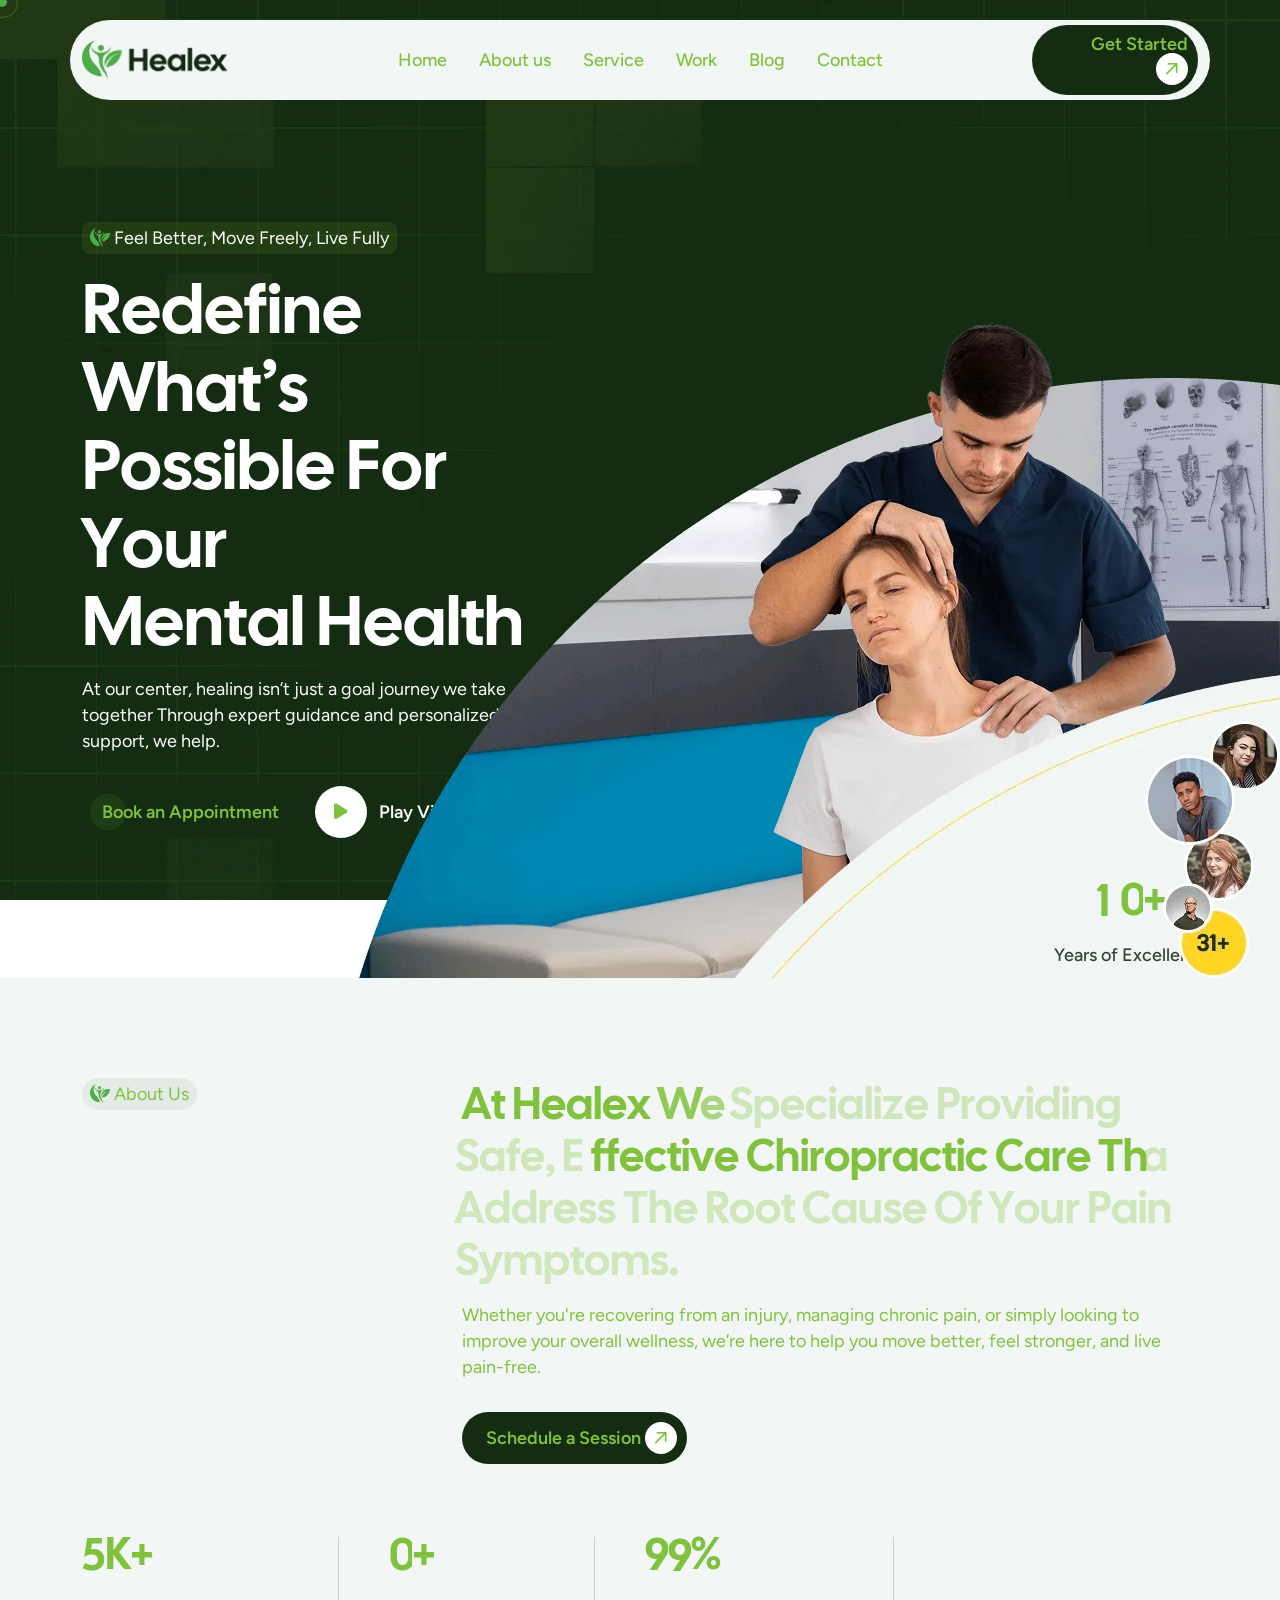
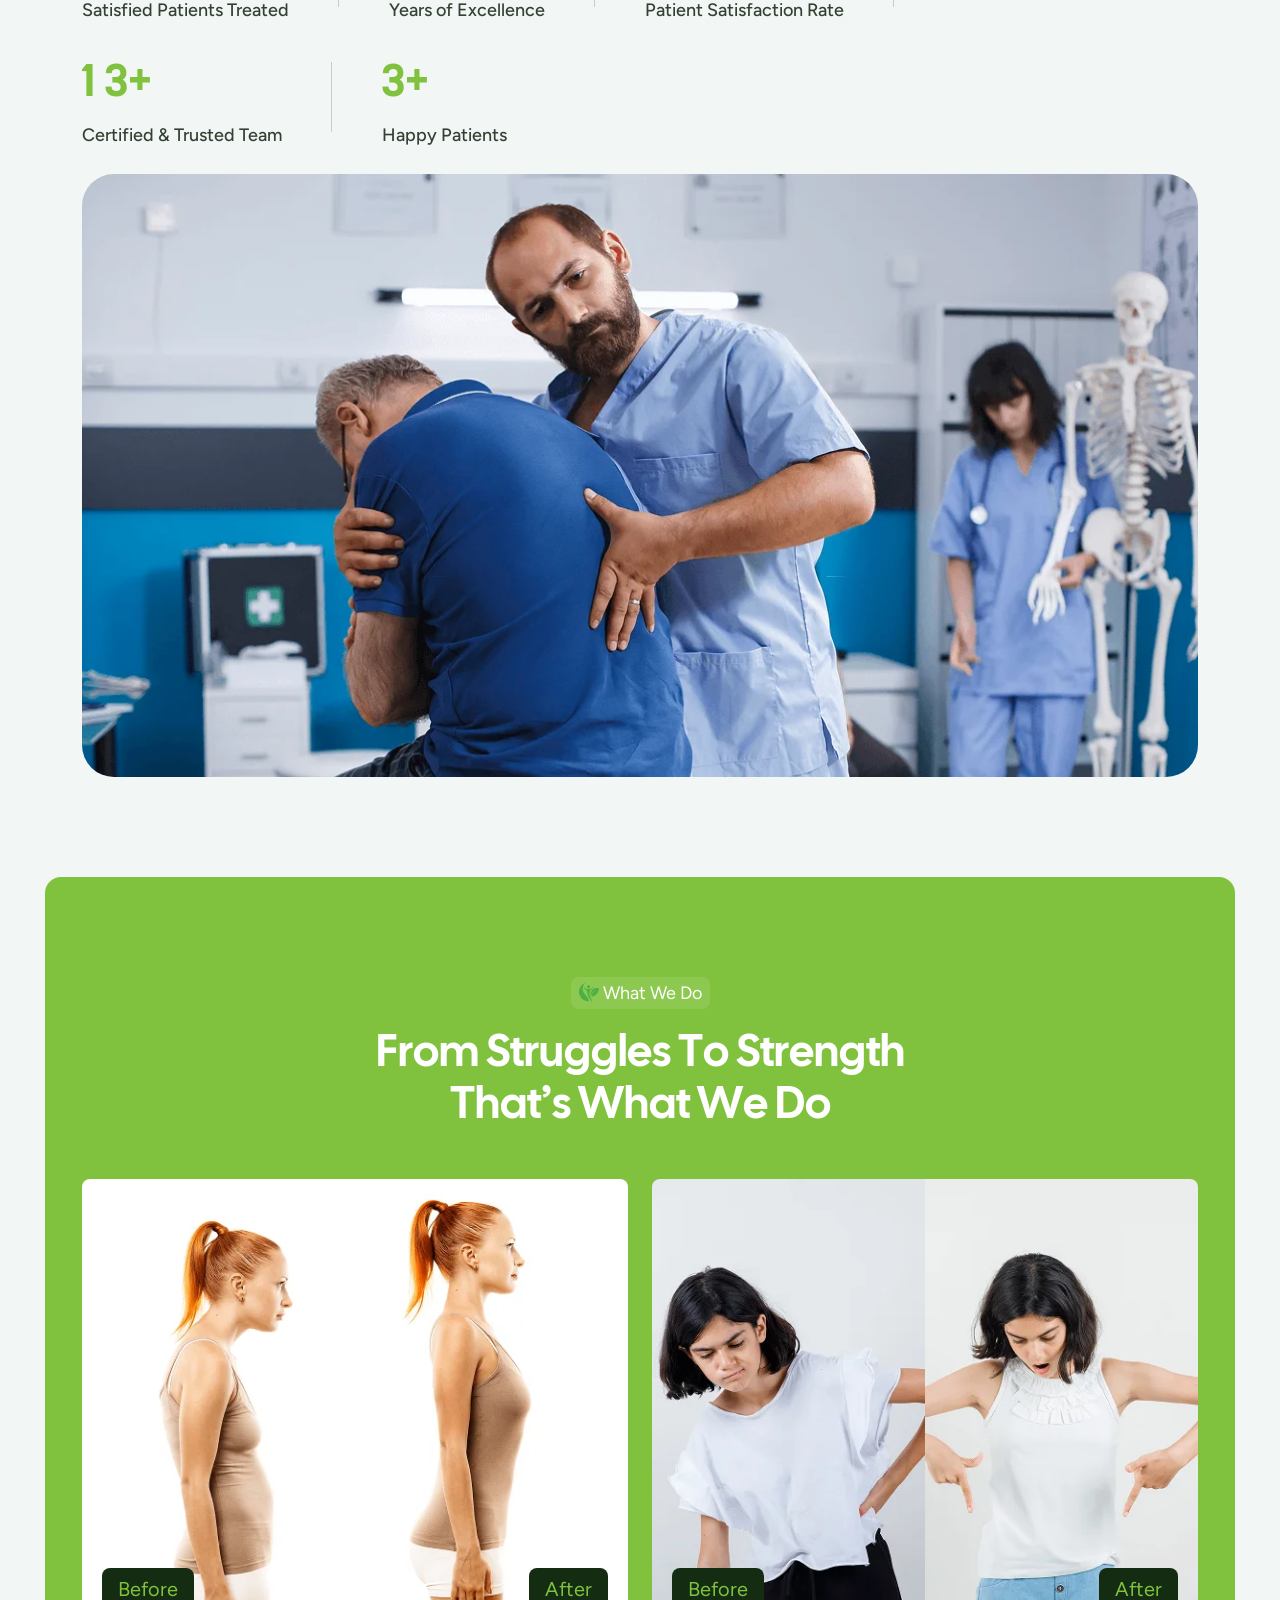
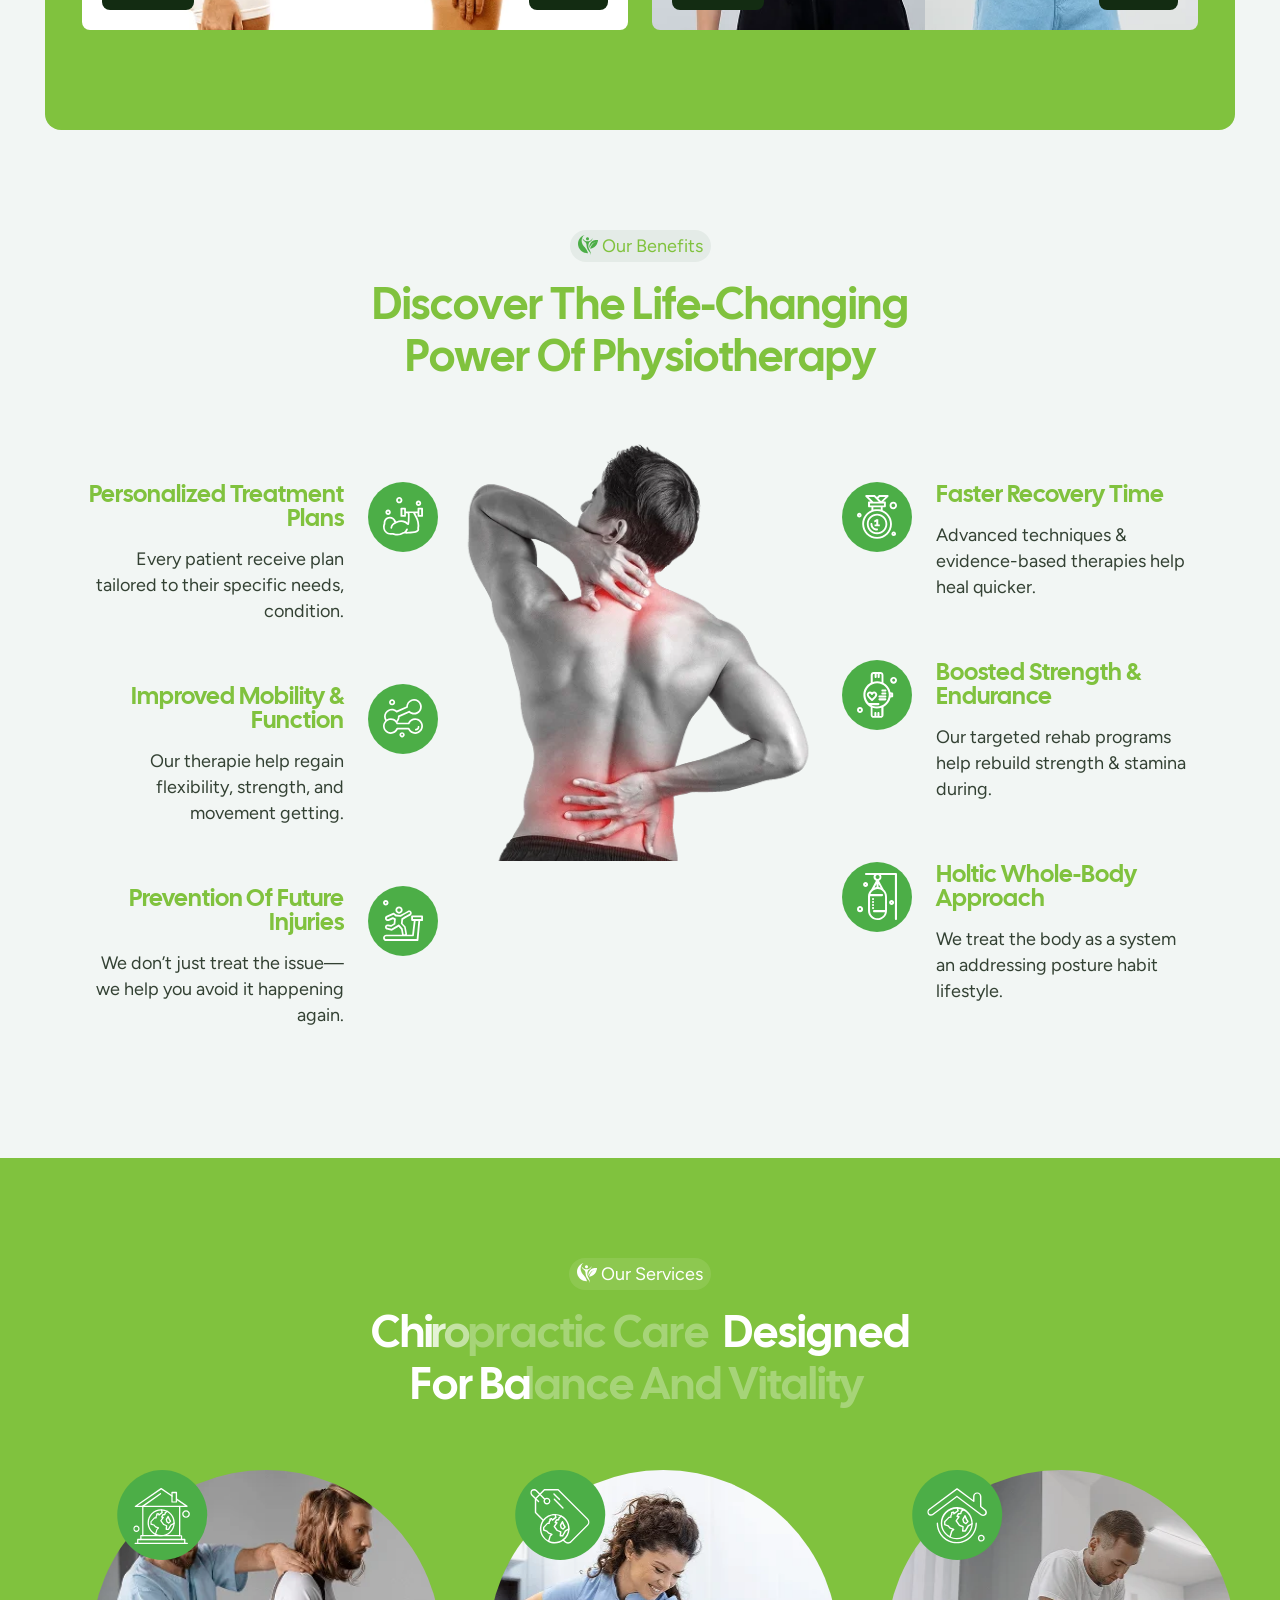
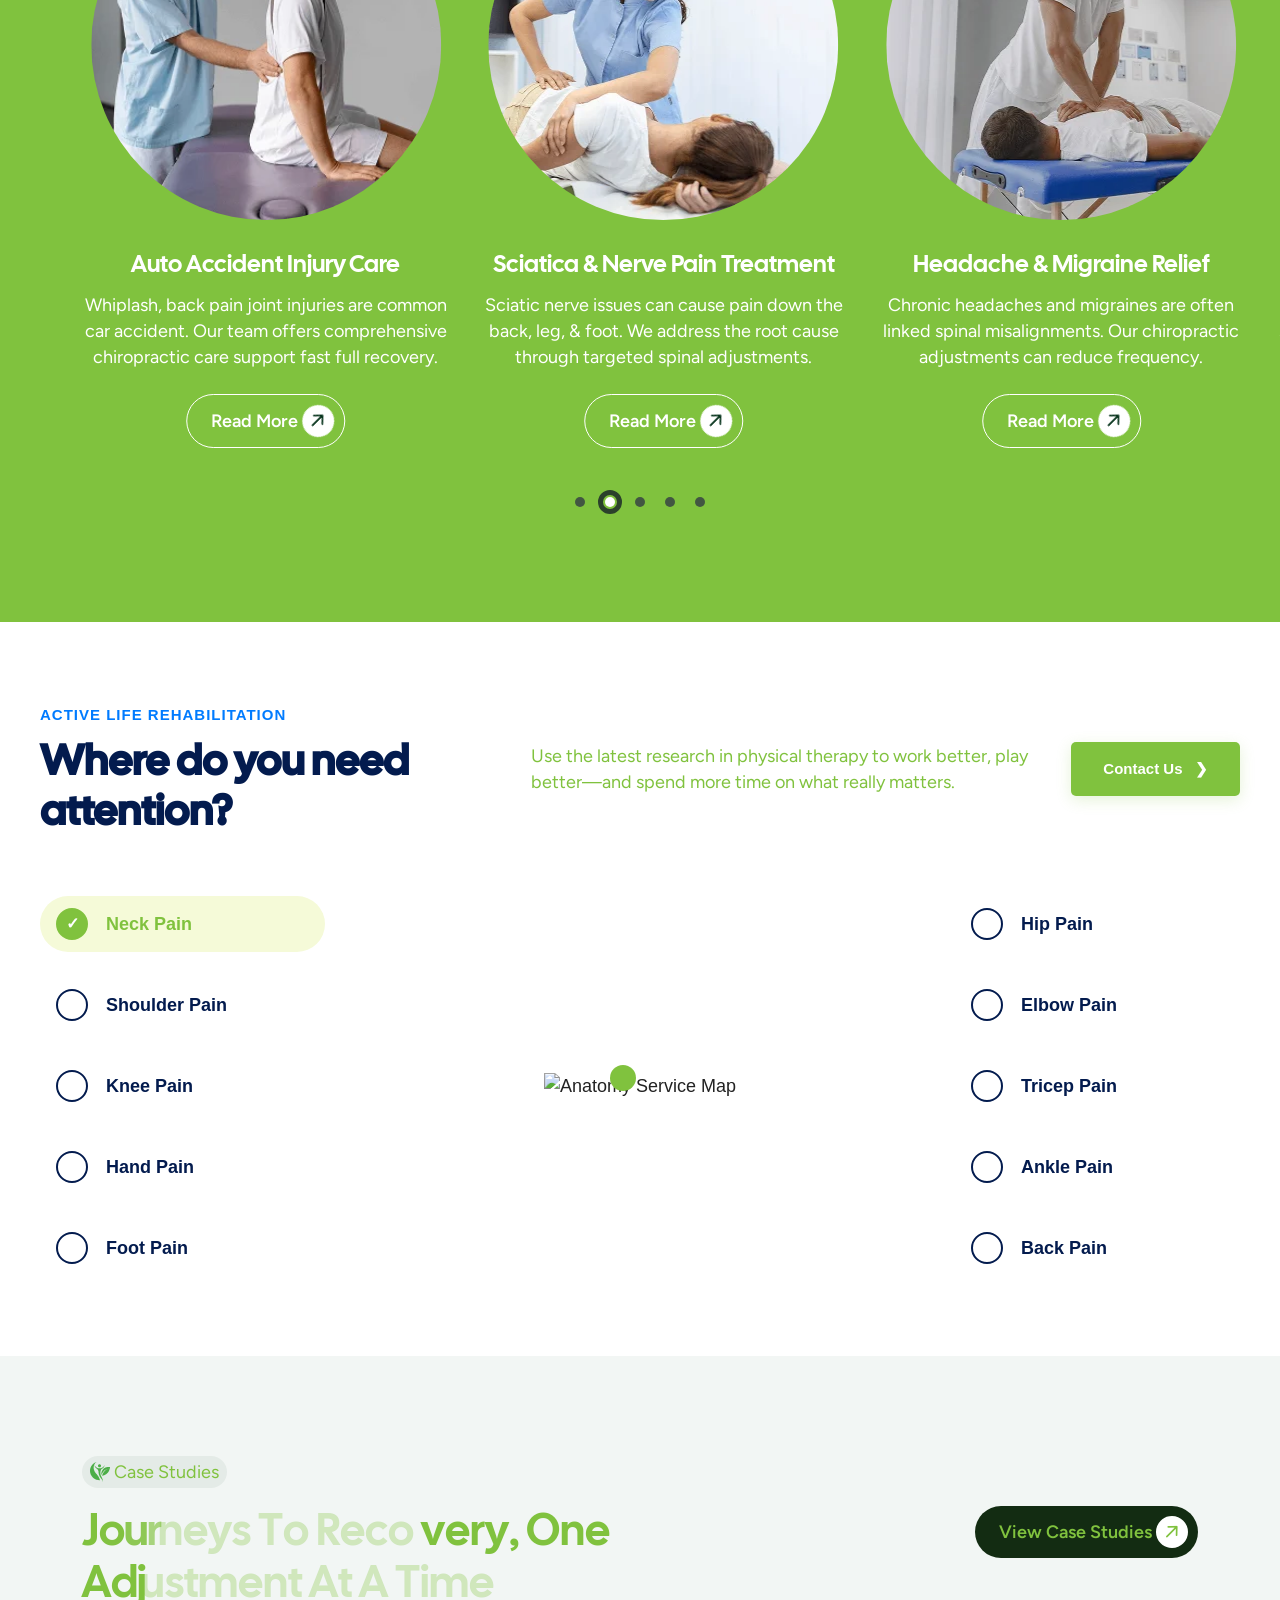
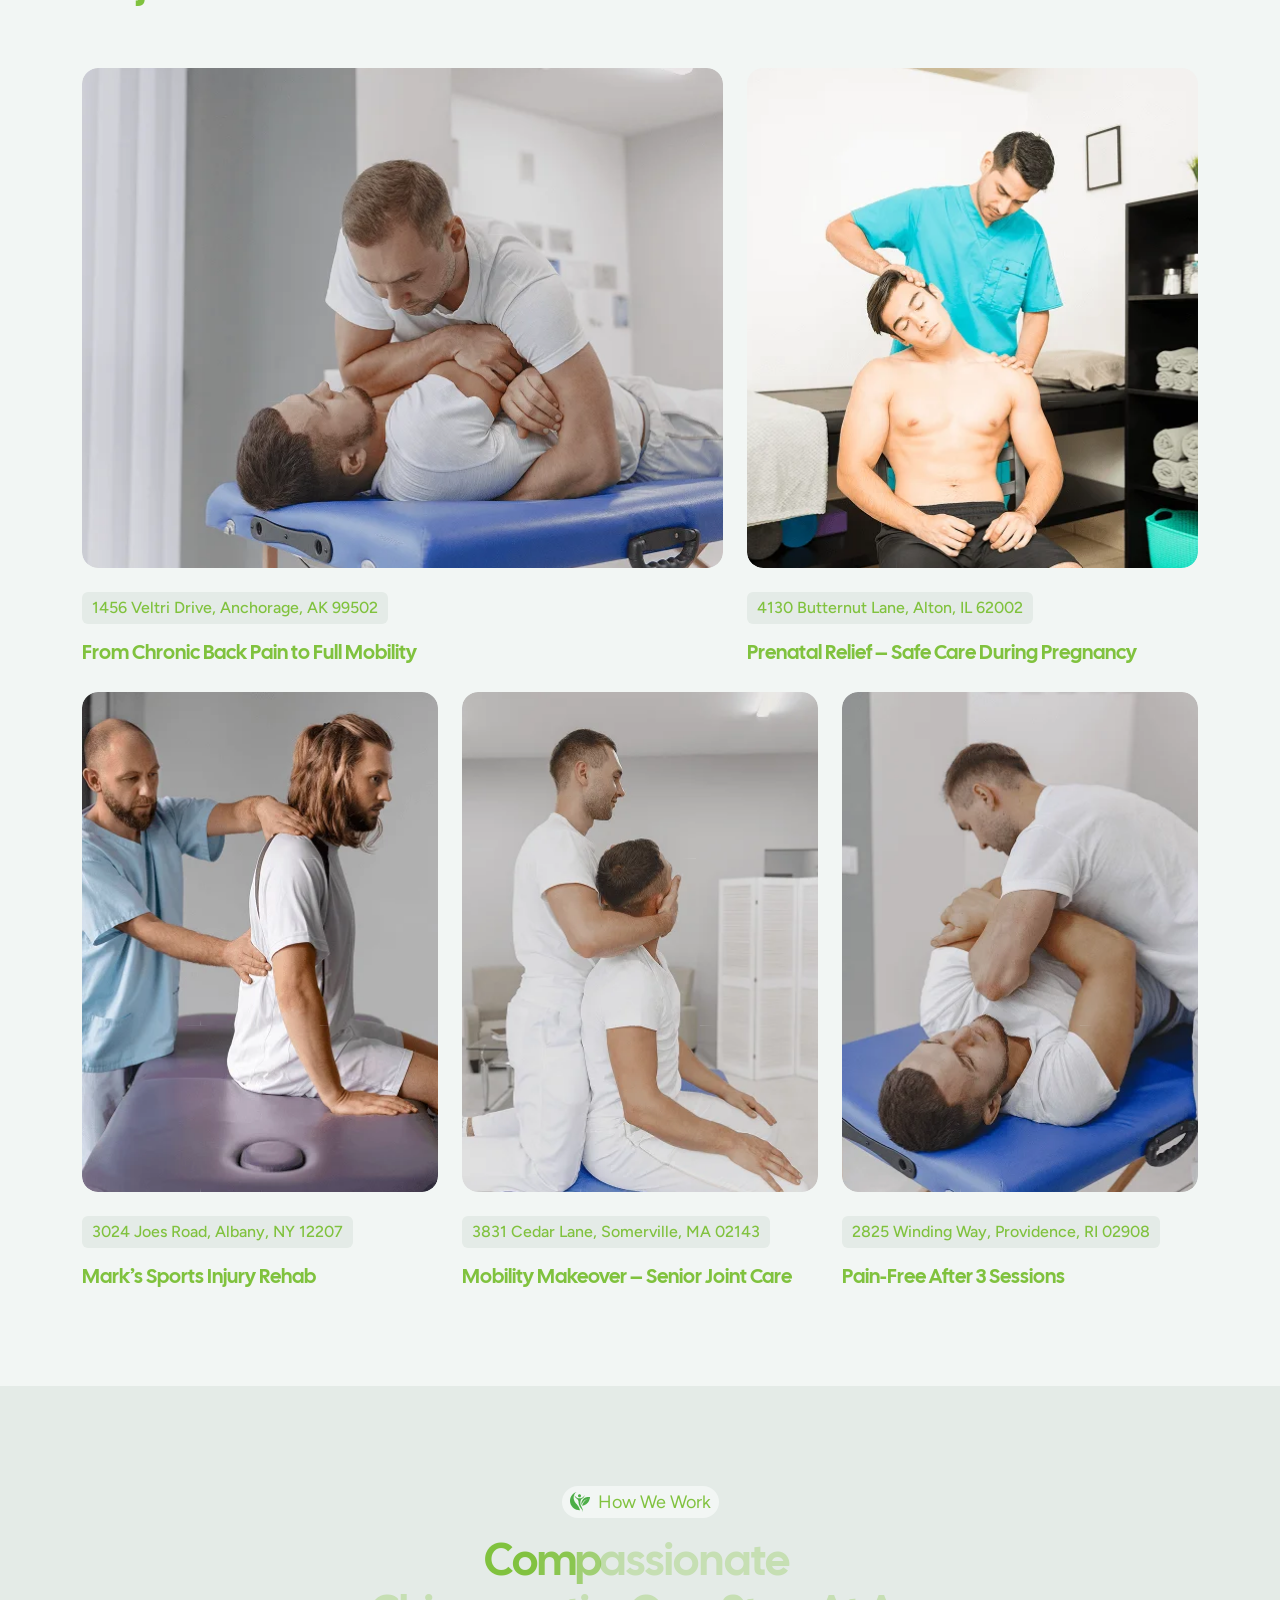
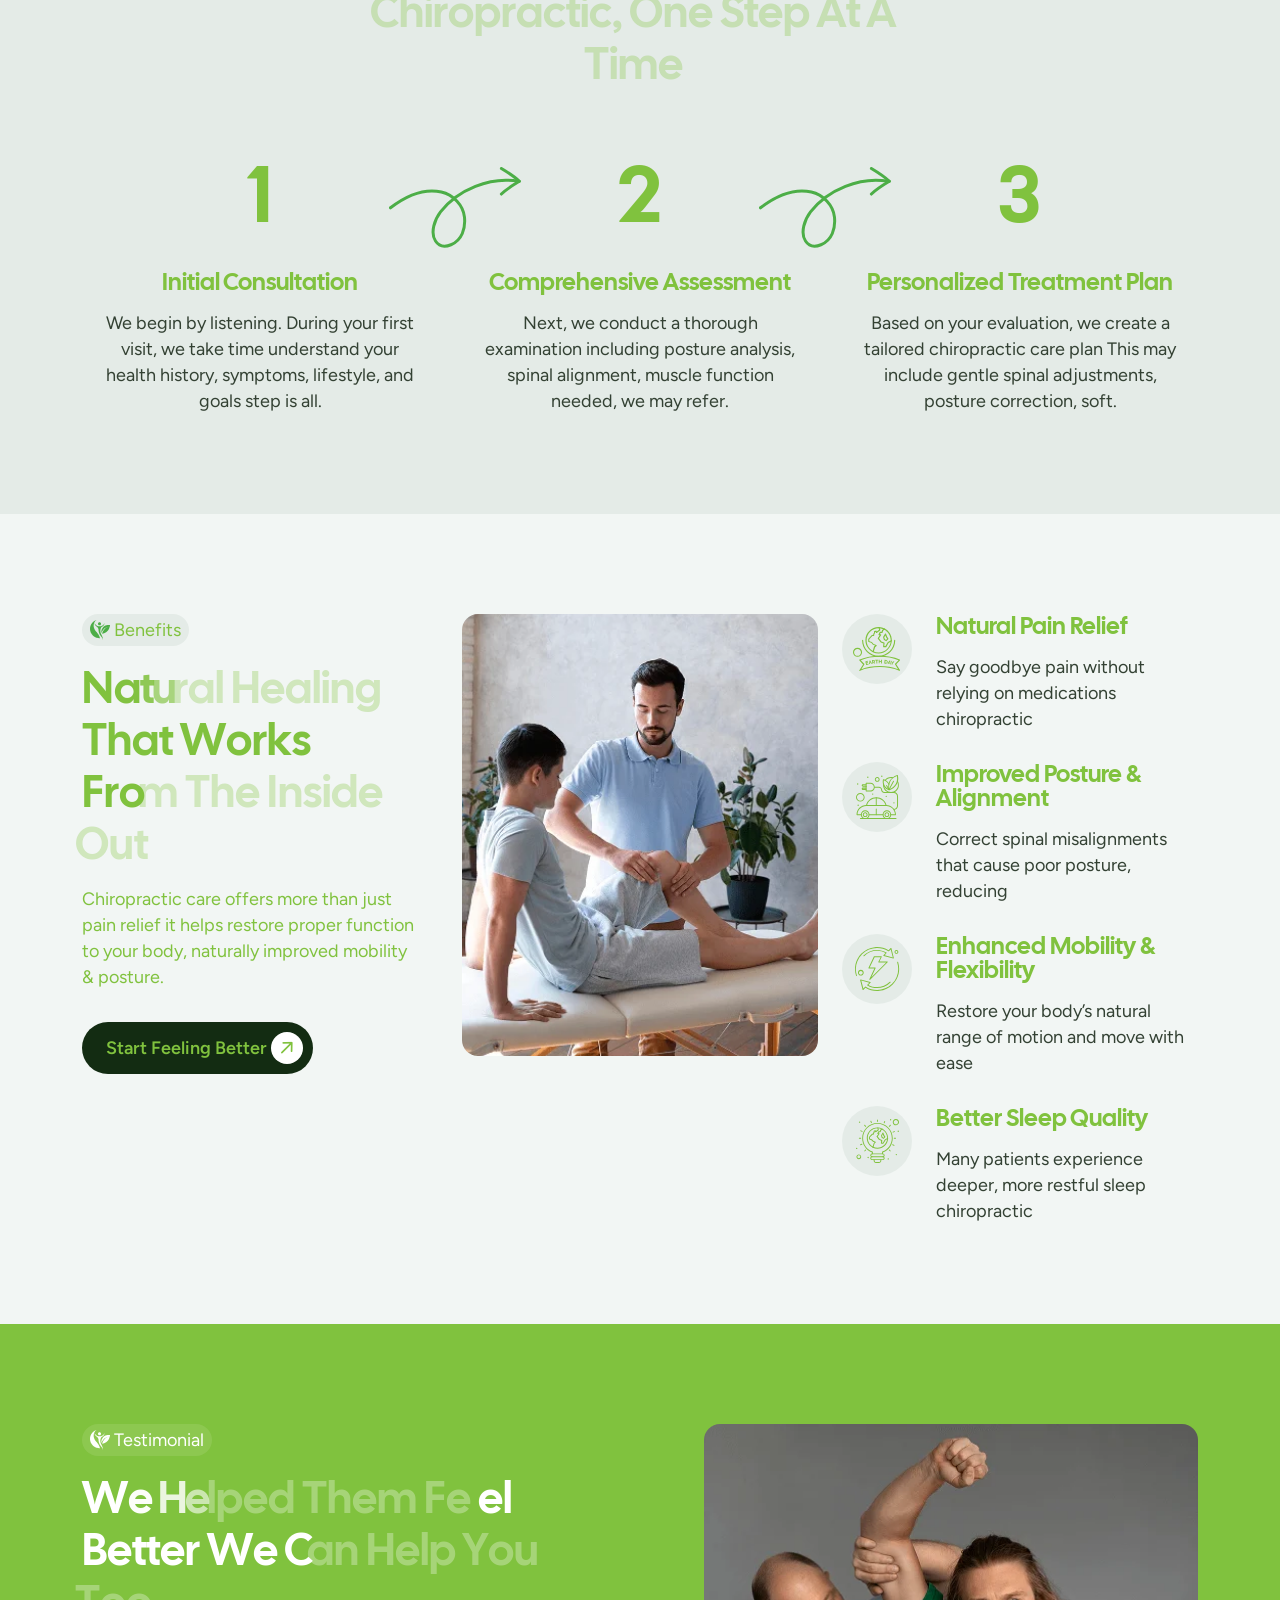
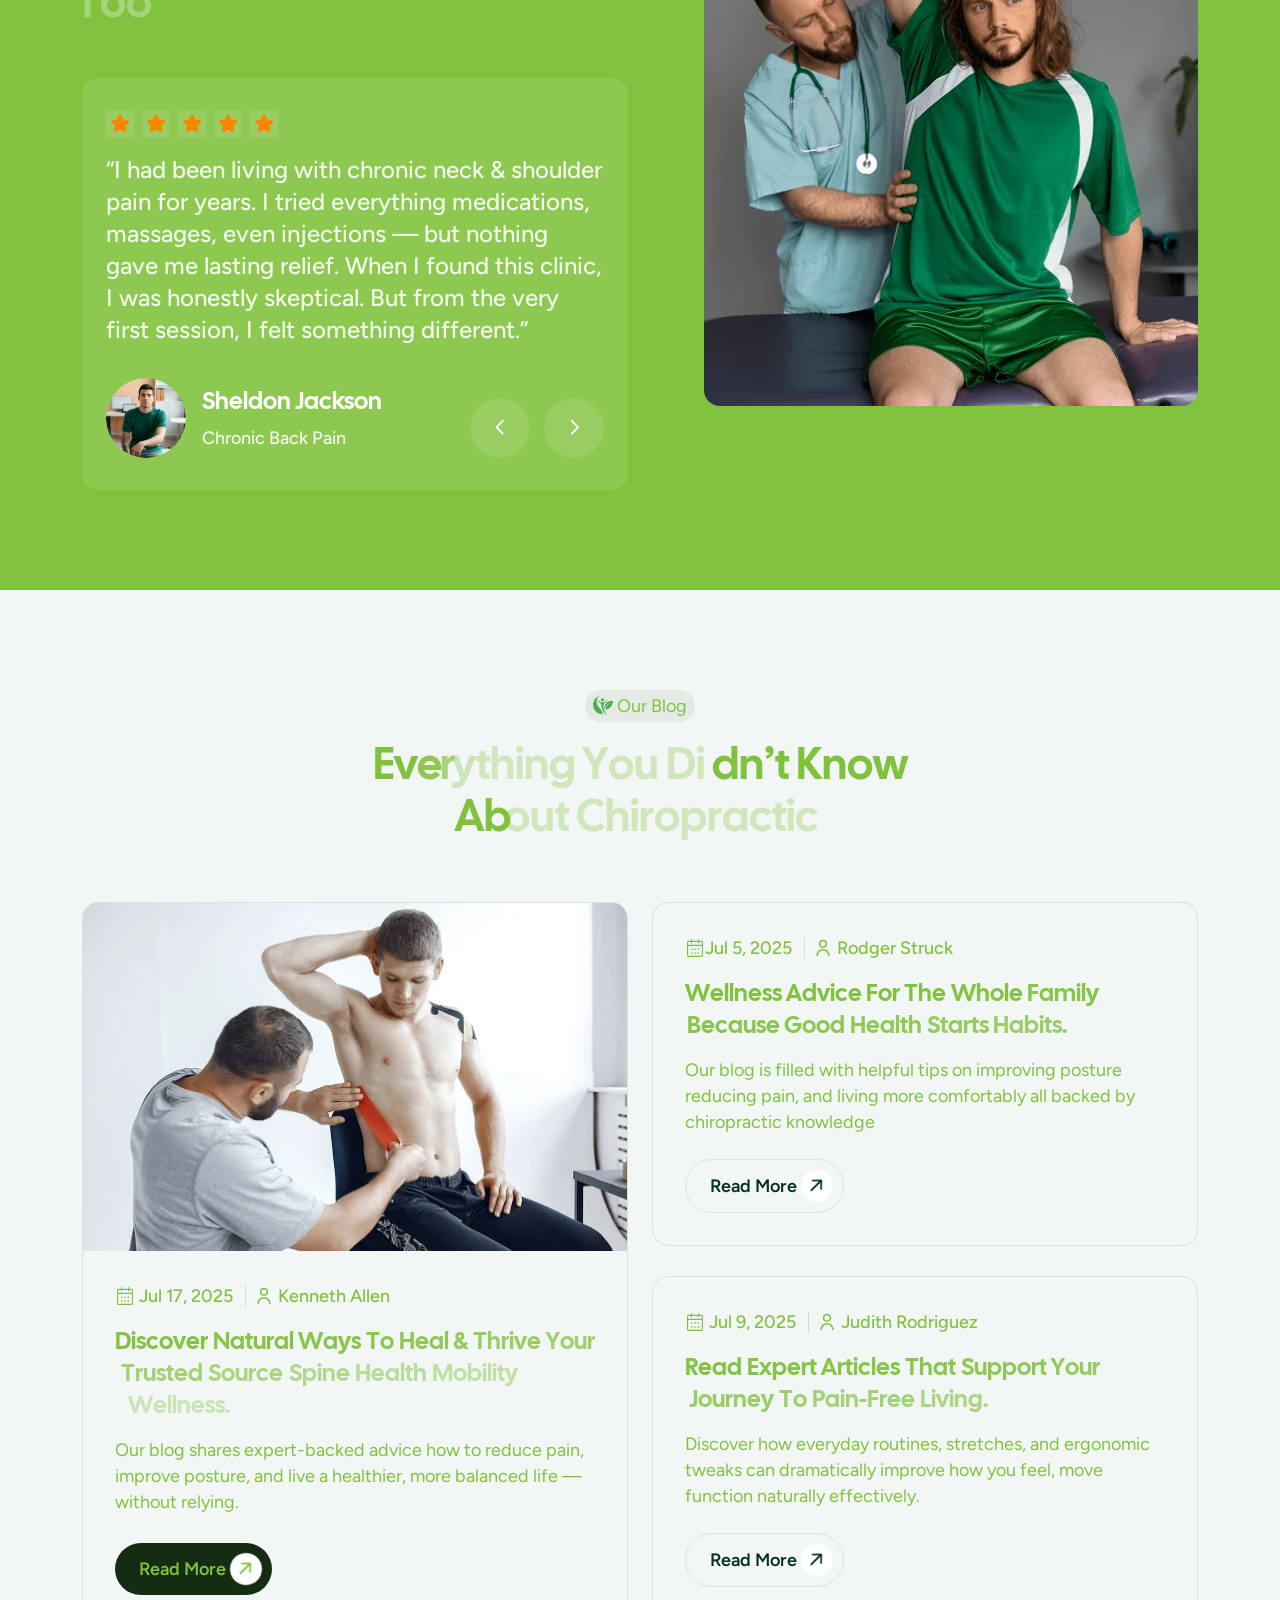
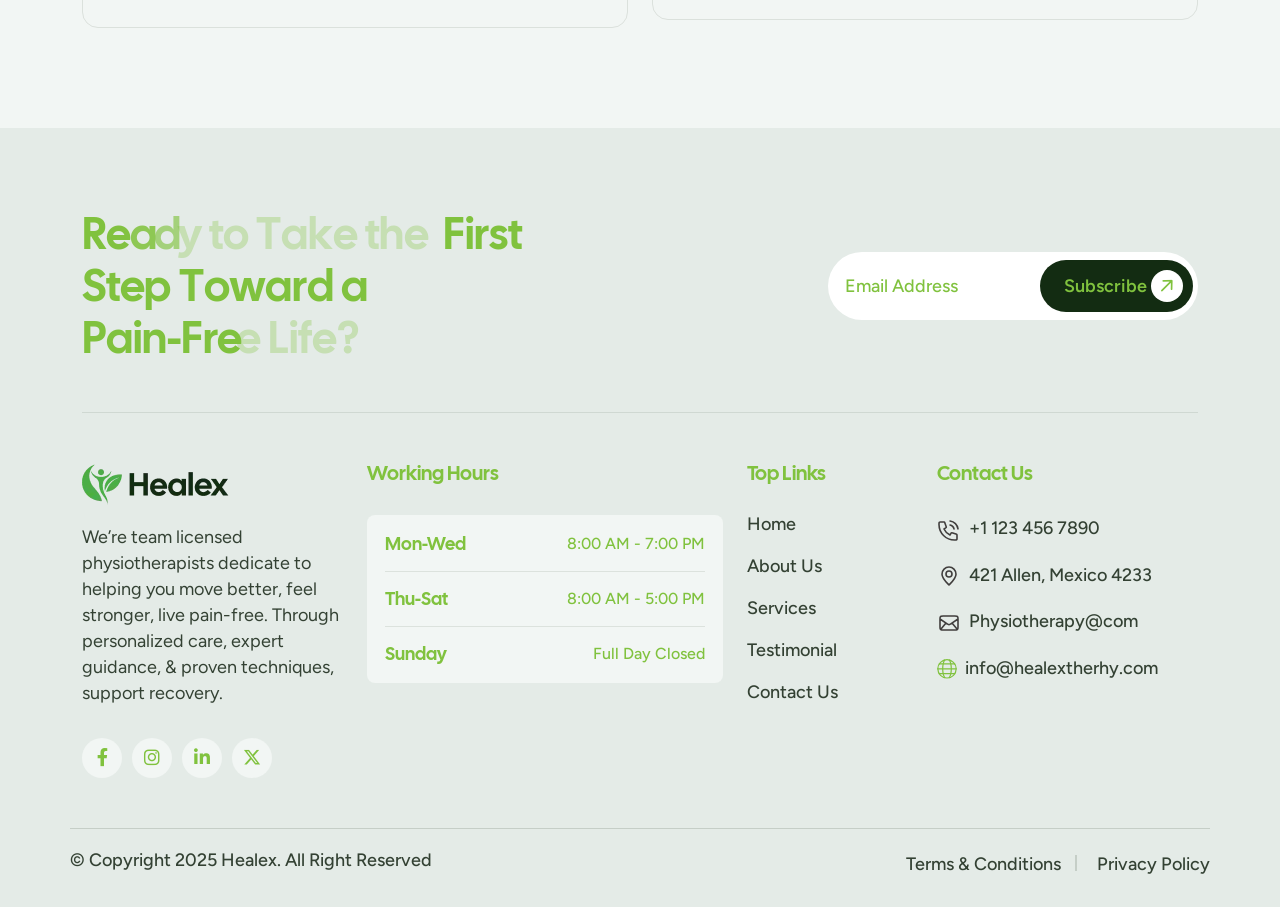
==== index.html @ 0b71abec "New" ====
<!DOCTYPE html>
<html lang="en">

<head>
    <meta charset="UTF-8">
    <meta name="viewport" content="width=device-width, initial-scale=1.0">
    <title>Chiropractor</title>

    <!-- fav logo -->
    <link rel="shortcut icon" href="assets/img/logo/fav-icon.png" type="image/x-icon">

    <!-- css files -->
    <!-- bootstrap css -->
    <link rel="stylesheet" href="assets/css/plugins/bootstrap.min.css">
    <!-- swiper css -->
    <link rel="stylesheet" href="assets/css/plugins/swiper-bundle.min.css">
    <!-- nice-select css -->
    <link rel="stylesheet" href="assets/css/plugins/nice-select.css">
    <!-- fontawesome css -->
    <link rel="stylesheet" href="assets/css/plugins/all.css">
    <!-- magnific-popup css -->
    <link rel="stylesheet" href="assets/css/plugins/magnific-popup.css">
    <!-- aos css -->
    <link rel="stylesheet" href="assets/css/plugins/aos.css">
    <!-- odometer css -->
    <link rel="stylesheet" href="assets/css/plugins/odometer-theme-default.min.css">
    <!-- custom css -->
    <link rel="stylesheet" href="assets/css/style.css">
</head>

<body>

    <!-- preloader -->
    <div class="preloader">
        <div class="loading-container">
            <div class="loading"></div>
            <div id="loading-icon"><img src="assets/img/preloader/vl-preloader-1.1.png" alt=""></div>
        </div>
    </div>

    <!--================= vkl header section start =================-->
    <header>
        <div id="vl-header-sticky" class="vl-header-area vl-header-area-2 vl-transparent-header">
            <div class="container vkl-header-padding vkl-bg-2 br-99">
                <div class="row align-items-center">
                    <div class="col-xl-2 col-md-6 col-6">
                        <div class="vl-logo">
                             <a href="index.html"><img class="w-100" src="assets/img/logo/logo-black.png"
                                    alt=""></a>
                                  
                        </div>
                    </div>
                    <div class="col-xl-8 d-none d-xl-block">
                        <div class="vl-main-menu vl-main-menu-black text-center">
                            <nav class="vl-mobile-menu-active">
                                <ul>
                                    <li><a href="index.html">Home</a></li>
                                    <li><a href="about.html">About us</a></li>
                                    <li><a href="service.html">Service</a></li>
                                    <li><a href="work.html">Work</a></li>
                                    <li><a href="blog.html">Blog</a></li>
                                    <li><a href="contact.html">Contact</a></li>
                                </ul>
                            </nav>
                        </div>
                    </div>
                    <div class="col-xl-2 col-md-6 col-6">
                        <!-- header btn -->
                        <div class="vl-header-btn d-none d-xl-block">
                            <!-- btn -->
                            <a href="contact.html" class="vkl-btn-primary-2">Get Started <span class="arrow-icon"><i
                                        class="fa-regular fa-arrow-right"></i></span></a>
                        </div>
                        <!-- action btn -->
                        <div class="vl-header-action-item vl-header-action-item-2 d-block d-xl-none">
                            <button type="button" class="vl-offcanvas-toggle">
                                <svg xmlns="http://www.w3.org/2000/svg" width="30" height="16" viewBox="0 0 30 16">
                                    <rect x="10" width="20" height="2" fill="currentColor"></rect>
                                    <rect x="5" y="7" width="25" height="2" fill="currentColor"></rect>
                                    <rect x="10" y="14" width="20" height="2" fill="currentColor"></rect>
                                </svg>
                            </button>
                        </div>
                    </div>
                </div>
            </div>
        </div>
    </header>

    <!-- MouseCursor Start -->
    <div class="mouseCursor cursor-outer"></div>
    <div class="mouseCursor cursor-inner"></div>


    <!-- offcanvas menu start -->
    <div class="vl-offcanvas">
        <div class="vl-offcanvas-wrapper">
            <div class="vl-offcanvas-header d-flex justify-content-between align-items-center mb-50">
                <div class="vl-offcanvas-logo">
                    <a href="index.html"><img src="assets/img/logo/logo-black.png" alt=""></a>
                </div>
                <div class="vl-offcanvas-close">
                    <button class="vl-offcanvas-close-toggle"><i class="fal fa-times"></i></button>
                </div>
            </div>

            <div class="vl-offcanvas-menu d-lg-block mb-40">
                <nav></nav>
            </div>


            <div class="vl-offcanvas-info mb-30">
                <h3 class="vl-offcanvas-sm-title mb-20">Contact Us</h3>
                <a href="#"><span><img src="assets/img/icon/footer-ph-1.1.svg" alt=""></span> +57 9954 6476</a>
                <a href="#"><span><img src="assets/img/icon/footer-mail-1.1.svg" alt=""></span> hello@healex.com</a>
                <a href="#"><span><img src="assets/img/icon/vl-location-1.1.svg" alt=""></span>Los Angles,California</a>
            </div>

            <div class="vkl-offcanvas-btn mb-30">
                <!-- btn -->
                <a href="contact.html" class="vkl-btn-primary-2 text-center w-100">Get Started <span
                        class="arrow-icon"><i class="fa-regular fa-arrow-right"></i></span></a>

            </div>

            <div class="vl-offcanvas-social mb-30">
                <h3 class="vl-offcanvas-sm-title mb-20">Follow Us</h3>
                <a href="#"><i class="fab fa-facebook-f"></i></a>
                <a href="#"><i class="fab fa-twitter"></i></a>
                <a href="#"><i class="fab fa-linkedin-in"></i></a>
                <a href="#"><i class="fab fa-instagram"></i></a>
            </div>
        </div>
    </div>
    <div class="vl-offcanvas-overlay"></div>

    <!-- offcanvas menu end -->

    <!--================= vkl header section End =================-->
    <main>
        <!--================= vkl banner section start =================-->
       <section class="vkl-banner-area vkl-banner-area-10 vkl-cmn-bg fix p-relative parallaxie" style="background-image: url(&quot;./assets/img/physiotherapy/banner/vkl-hero-bg5.webp&quot;); background-size: cover; background-repeat: no-repeat; background-attachment: fixed; background-position: center 0px;">
            <div class="container">
                <div class="row">
                    <div class="col-xl-6">
                        <div class="vkl-hero-content vkl-hero-content-6">
                            <!-- vkl section title start -->
                            <div class="vkl-section-title">
                                <p class="sub-title vkl-bg-1 br-8 aos-init aos-animate" data-aos="fade-up"> <span><img src="assets/img/icon/sub-title-icon-1.1.svg" alt=""></span>Feel
                                    Better, Move Freely, Live Fully</p>
                                <h1 class="title text-anime-style-3 pt-16" style="perspective: 400px;"><div class="split-line" style="display: block; text-align: start; position: relative;"><div style="position:relative;display:inline-block;"><div style="position: relative; display: inline-block; translate: none; rotate: none; scale: none; transform: translate(0px, 0px); opacity: 1;">R</div><div style="position: relative; display: inline-block; translate: none; rotate: none; scale: none; transform: translate(0px, 0px); opacity: 1;">e</div><div style="position: relative; display: inline-block; translate: none; rotate: none; scale: none; transform: translate(0px, 0px); opacity: 1;">d</div><div style="position: relative; display: inline-block; translate: none; rotate: none; scale: none; transform: translate(0px, 0px); opacity: 1;">e</div><div style="position: relative; display: inline-block; translate: none; rotate: none; scale: none; transform: translate(0px, 0px); opacity: 1;">f</div><div style="position: relative; display: inline-block; translate: none; rotate: none; scale: none; transform: translate(0px, 0px); opacity: 1;">i</div><div style="position: relative; display: inline-block; translate: none; rotate: none; scale: none; transform: translate(0px, 0px); opacity: 1;">n</div><div style="position: relative; display: inline-block; translate: none; rotate: none; scale: none; transform: translate(0px, 0px); opacity: 1;">e</div></div> <div style="position:relative;display:inline-block;"><div style="position: relative; display: inline-block; translate: none; rotate: none; scale: none; transform: translate(0px, 0px); opacity: 1;">W</div><div style="position: relative; display: inline-block; translate: none; rotate: none; scale: none; transform: translate(0px, 0px); opacity: 1;">h</div><div style="position: relative; display: inline-block; translate: none; rotate: none; scale: none; transform: translate(0px, 0px); opacity: 1;">a</div><div style="position: relative; display: inline-block; translate: none; rotate: none; scale: none; transform: translate(0px, 0px); opacity: 1;">t</div><div style="position: relative; display: inline-block; translate: none; rotate: none; scale: none; transform: translate(0px, 0px); opacity: 1;">’</div><div style="position: relative; display: inline-block; translate: none; rotate: none; scale: none; transform: translate(0px, 0px); opacity: 1;">s</div></div> </div><div class="split-line" style="display: block; text-align: start; position: relative;"><div style="position:relative;display:inline-block;"><div style="position: relative; display: inline-block; translate: none; rotate: none; scale: none; transform: translate(0px, 0px); opacity: 1;">P</div><div style="position: relative; display: inline-block; translate: none; rotate: none; scale: none; transform: translate(0px, 0px); opacity: 1;">o</div><div style="position: relative; display: inline-block; translate: none; rotate: none; scale: none; transform: translate(0px, 0px); opacity: 1;">s</div><div style="position: relative; display: inline-block; translate: none; rotate: none; scale: none; transform: translate(0px, 0px); opacity: 1;">s</div><div style="position: relative; display: inline-block; translate: none; rotate: none; scale: none; transform: translate(0px, 0px); opacity: 1;">i</div><div style="position: relative; display: inline-block; translate: none; rotate: none; scale: none; transform: translate(0px, 0px); opacity: 1;">b</div><div style="position: relative; display: inline-block; translate: none; rotate: none; scale: none; transform: translate(0px, 0px); opacity: 1;">l</div><div style="position: relative; display: inline-block; translate: none; rotate: none; scale: none; transform: translate(0px, 0px); opacity: 1;">e</div></div> <div style="position:relative;display:inline-block;"><div style="position: relative; display: inline-block; translate: none; rotate: none; scale: none; transform: translate(0px, 0px); opacity: 1;">F</div><div style="position: relative; display: inline-block; translate: none; rotate: none; scale: none; transform: translate(0px, 0px); opacity: 1;">o</div><div style="position: relative; display: inline-block; translate: none; rotate: none; scale: none; transform: translate(0px, 0px); opacity: 1;">r</div></div> <div style="position:relative;display:inline-block;"><div style="position: relative; display: inline-block; translate: none; rotate: none; scale: none; transform: translate(0px, 0px); opacity: 1;">Y</div><div style="position: relative; display: inline-block; translate: none; rotate: none; scale: none; transform: translate(0px, 0px); opacity: 1;">o</div><div style="position: relative; display: inline-block; translate: none; rotate: none; scale: none; transform: translate(0px, 0px); opacity: 1;">u</div><div style="position: relative; display: inline-block; translate: none; rotate: none; scale: none; transform: translate(0px, 0px); opacity: 1;">r</div></div> </div><div class="split-line" style="display: block; text-align: start; position: relative;"><div style="position:relative;display:inline-block;"><div style="position: relative; display: inline-block; translate: none; rotate: none; scale: none; transform: translate(0px, 0px); opacity: 1;">M</div><div style="position: relative; display: inline-block; translate: none; rotate: none; scale: none; transform: translate(0px, 0px); opacity: 1;">e</div><div style="position: relative; display: inline-block; translate: none; rotate: none; scale: none; transform: translate(0px, 0px); opacity: 1;">n</div><div style="position: relative; display: inline-block; translate: none; rotate: none; scale: none; transform: translate(0px, 0px); opacity: 1;">t</div><div style="position: relative; display: inline-block; translate: none; rotate: none; scale: none; transform: translate(0px, 0px); opacity: 1;">a</div><div style="position: relative; display: inline-block; translate: none; rotate: none; scale: none; transform: translate(0px, 0px); opacity: 1;">l</div></div> <div style="position:relative;display:inline-block;"><div style="position: relative; display: inline-block; translate: none; rotate: none; scale: none; transform: translate(0px, 0px); opacity: 1;">H</div><div style="position: relative; display: inline-block; translate: none; rotate: none; scale: none; transform: translate(0px, 0px); opacity: 1;">e</div><div style="position: relative; display: inline-block; translate: none; rotate: none; scale: none; transform: translate(0px, 0px); opacity: 1;">a</div><div style="position: relative; display: inline-block; translate: none; rotate: none; scale: none; transform: translate(0px, 0px); opacity: 1;">l</div><div style="position: relative; display: inline-block; translate: none; rotate: none; scale: none; transform: translate(0px, 0px); opacity: 1;">t</div><div style="position: relative; display: inline-block; translate: none; rotate: none; scale: none; transform: translate(0px, 0px); opacity: 1;">h</div></div></div></h1>
                                <p class="desc pt-16 vkl-wh-text aos-init aos-animate" data-aos="fade-up">At our center, healing isn’t just a
                                    goal
                                    journey we take together Through expert guidance and personalized support,
                                    we help.</p>
                            </div> <!-- vkl section title end -->
                            <div class="vkl-hero-wrap vkl-hero-wrap-5 mt-32 aos-init" data-aos="fade-up">
                                <a href="contact.html" class="vkl-primary-btn-6 mr-16">Book an Appointment</a>

                                <div class="vkl-ply-btn-flex">
                                    <div class="vkl-pay-icon">
                                        <a class="popup-video" href="https://www.youtube.com/watch?v=HkYGxh1XUGQ"><i class="fa-solid fa-play"></i></a>
                                    </div>
                                    <p class="play-content">Play Video</p>
                                </div>
                            </div>
                        </div>
                    </div>
                    <div class="col-xl-1"></div>
                    <div class="col-xl-5 d-none p-relative d-xl-block">
                        <div class="vkl-banner-main-thumb10">
                            <img src="assets/img/physiotherapy/banner/vkl-bannr-man10.1.webp" alt="">
                        </div>

                        <div class="vkl-banner-counterr10">
                            <!-- single counter -->
                            <div class="vkl-counter mb-30">
                                <h4 class="vkl-counter-title odometer odometer-auto-theme" id="myOdometer1"><div class="odometer-inside"><span class="odometer-digit"><span class="odometer-digit-spacer">8</span><span class="odometer-digit-inner"><span class="odometer-ribbon"><span class="odometer-ribbon-inner"><span class="odometer-value">1</span></span></span></span></span><span class="odometer-digit"><span class="odometer-digit-spacer">8</span><span class="odometer-digit-inner"><span class="odometer-ribbon"><span class="odometer-ribbon-inner"><span class="odometer-value">0</span></span></span></span></span></div></h4><span class="symbol">+</span>
                                <p class="vkl-counter-desc">Years of Excellence</p>
                            </div>
                        </div>
                    </div>
                </div>
            </div>
            <!-- banner thumb -->
            <div class="vkl-banner-thumb-10 d-none d-xl-block">
                <img src="assets/img/physiotherapy/banner/vkl-bg-thmb10.webp" alt="">
            </div>

            <div class="vkl-banner-shape-right-bottom d-none d-xl-block">
                <img src="assets/img/physiotherapy/banner/vkl-bannr-bottom-shape10.1.webp" alt="">
            </div>

            <div class="vkl-client-grop-thumb d-none d-xl-block">
                <img src="assets/img/physiotherapy/banner/vkl-client-group10.1.webp" alt="">
            </div>
        </section>
        <!--================= vkl banner section End =================-->

        <!--================= About section start =================-->
        <section id="about" class="vkl-bg-2 fix pt-100 pb-70">
            <div class="container">
                <div class="row">
                    <div class="col-xl-4">
                        <!-- vkl section title start -->
                        <div class="vkl-section-title mb-30">
                            <p class="sub-title vkl-bg-1 br-88" data-aos="fade-up"> <span><img
                                        src="assets/img/icon/sub-title-icon-1.1.svg" alt=""></span>About Us</p>
                        </div>
                        <!-- vkl section title end -->
                    </div>
                    <div class="col-xl-8">
                        <div class="vl-about-content-wrap mb-60">
                            <!-- vkl section title start -->
                            <div class="vkl-section-title">
                                <h2 class="title text-effect">At Healex We Specialize Providing Safe, Effective Chiropractic Care Tha Address The Root Cause Of Your Pain Symptoms.</h2>
                                <p class="para pt-16 pb-32" data-aos="fade-up">Whether you're recovering from an injury, managing chronic pain, or simply looking to improve your overall wellness, we’re here to help you move better, feel stronger, and live pain-free.</p>
                            </div>
                            <!-- vkl section title end -->
                            <!-- btn -->
                            <div class="vl-about-btn" data-aos="fade-up">
                                <!-- btn -->
                                <a href="about.html" class="vkl-btn-primary-2">Schedule a Session <span
                                        class="arrow-icon"><i class="fa-regular fa-arrow-right"></i></span></a>
                            </div>
                        </div>
                    </div>
                </div>
                <div class="vkl-counter-boxmain-flex">
                    <!-- single counter -->
                    <div class="vkl-counter mb-30" data-aos="fade-up">
                        <h4 class="vkl-counter-title odometer" id="myOdometer">0</h4><span class="symbol">K+</span>
                        <p class="vkl-counter-desc">Satisfied Patients Treated</p>
                    </div>
                    <!-- single counter -->
                    <div class="vkl-counter mb-30" data-aos="fade-up">
                        <h4 class="vkl-counter-title odometer" id="myOdometer1">0</h4><span class="symbol">+</span>
                        <p class="vkl-counter-desc">Years of Excellence</p>
                    </div>
                    <!-- single counter -->
                    <div class="vkl-counter mb-30" data-aos="fade-up">
                        <h4 class="vkl-counter-title odometer" id="myOdometer2">0</h4><span class="symbol">%</span>
                        <p class="vkl-counter-desc">Patient Satisfaction Rate</p>
                    </div>
                    <!-- single counter -->
                    <div class="vkl-counter mb-30" data-aos="fade-up">
                        <h4 class="vkl-counter-title odometer" id="myOdometer3">0</h4><span class="symbol">+</span>
                        <p class="vkl-counter-desc">Certified & Trusted Team</p>
                    </div>
                    <!-- single counter -->
                    <div class="vkl-counter mb-30" data-aos="fade-up">
                        <h4 class="vkl-counter-title odometer" id="myOdometer4">0</h4><span class="symbol">+</span>
                        <p class="vkl-counter-desc">Happy Patients</p>
                    </div>
                </div>
                <div class="row">
                    <!-- single thumb -->
                    <div class="col-xl-12 mb-30" data-aos="fade-up">
                        <div class="vl-about-item-thumb vl-about-item-thumb-2">
                            <a class="vl-clip-anim br-32 image-anime" href="#">
                                <img class="vl-anim-img w-100" data-animate="true"
                                    src="assets/img/chiropractor/about/vkl-about-thmb-2.1.png" alt="">
                            </a>
                        </div>
                    </div>
                </div>
            </div>
        </section>
        <!--================= About section End =================-->
        <section id="work" class="vkl-bg-2 fix">
            <div class="vkl-contact-bg-wrap vkl-margin-wrap vkl-text-black br-16 pt-100 pb-70">
                <div class="container">
                    <div class="row">
                        <div class="col-xl-6 mx-auto text-center">
                            <!-- vkl section title start -->
                            <div class="vkl-section-title vkl-section-title-white mb-50">
                                <p class="sub-title vkl-bg-1 br-8 aos-init aos-animate" data-aos="fade-up"> <span><img src="assets/img/icon/sub-title-icon-1.1.svg" alt=""></span>What We
                                    Do</p>
                                <h2 class="title text-anime-style-2 pt-16"><div style="position:relative;display:inline-block;"><div style="position: relative; display: inline-block; translate: none; rotate: none; scale: none; opacity: 1; visibility: inherit; transform: translate(0px, 0px);">F</div><div style="position: relative; display: inline-block; translate: none; rotate: none; scale: none; opacity: 1; visibility: inherit; transform: translate(0px, 0px);">r</div><div style="position: relative; display: inline-block; translate: none; rotate: none; scale: none; opacity: 1; visibility: inherit; transform: translate(0px, 0px);">o</div><div style="position: relative; display: inline-block; translate: none; rotate: none; scale: none; opacity: 1; visibility: inherit; transform: translate(0px, 0px);">m</div></div> <div style="position:relative;display:inline-block;"><div style="position: relative; display: inline-block; translate: none; rotate: none; scale: none; opacity: 1; visibility: inherit; transform: translate(0px, 0px);">S</div><div style="position: relative; display: inline-block; translate: none; rotate: none; scale: none; opacity: 1; visibility: inherit; transform: translate(0px, 0px);">t</div><div style="position: relative; display: inline-block; translate: none; rotate: none; scale: none; opacity: 1; visibility: inherit; transform: translate(0px, 0px);">r</div><div style="position: relative; display: inline-block; translate: none; rotate: none; scale: none; opacity: 1; visibility: inherit; transform: translate(0px, 0px);">u</div><div style="position: relative; display: inline-block; translate: none; rotate: none; scale: none; opacity: 1; visibility: inherit; transform: translate(0px, 0px);">g</div><div style="position: relative; display: inline-block; translate: none; rotate: none; scale: none; opacity: 1; visibility: inherit; transform: translate(0px, 0px);">g</div><div style="position: relative; display: inline-block; translate: none; rotate: none; scale: none; opacity: 1; visibility: inherit; transform: translate(0px, 0px);">l</div><div style="position: relative; display: inline-block; translate: none; rotate: none; scale: none; opacity: 1; visibility: inherit; transform: translate(0px, 0px);">e</div><div style="position: relative; display: inline-block; translate: none; rotate: none; scale: none; opacity: 1; visibility: inherit; transform: translate(0px, 0px);">s</div></div> <div style="position:relative;display:inline-block;"><div style="position: relative; display: inline-block; translate: none; rotate: none; scale: none; opacity: 1; visibility: inherit; transform: translate(0px, 0px);">T</div><div style="position: relative; display: inline-block; translate: none; rotate: none; scale: none; opacity: 1; visibility: inherit; transform: translate(0px, 0px);">o</div></div> <div style="position:relative;display:inline-block;"><div style="position: relative; display: inline-block; translate: none; rotate: none; scale: none; opacity: 1; visibility: inherit; transform: translate(0px, 0px);">S</div><div style="position: relative; display: inline-block; translate: none; rotate: none; scale: none; opacity: 1; visibility: inherit; transform: translate(0px, 0px);">t</div><div style="position: relative; display: inline-block; translate: none; rotate: none; scale: none; opacity: 1; visibility: inherit; transform: translate(0px, 0px);">r</div><div style="position: relative; display: inline-block; translate: none; rotate: none; scale: none; opacity: 1; visibility: inherit; transform: translate(0px, 0px);">e</div><div style="position: relative; display: inline-block; translate: none; rotate: none; scale: none; opacity: 1; visibility: inherit; transform: translate(0px, 0px);">n</div><div style="position: relative; display: inline-block; translate: none; rotate: none; scale: none; opacity: 1; visibility: inherit; transform: translate(0px, 0px);">g</div><div style="position: relative; display: inline-block; translate: none; rotate: none; scale: none; opacity: 1; visibility: inherit; transform: translate(0px, 0px);">t</div><div style="position: relative; display: inline-block; translate: none; rotate: none; scale: none; opacity: 1; visibility: inherit; transform: translate(0px, 0px);">h</div></div> <div style="position:relative;display:inline-block;"><div style="position: relative; display: inline-block; translate: none; rotate: none; scale: none; opacity: 1; visibility: inherit; transform: translate(0px, 0px);">T</div><div style="position: relative; display: inline-block; translate: none; rotate: none; scale: none; opacity: 1; visibility: inherit; transform: translate(0px, 0px);">h</div><div style="position: relative; display: inline-block; translate: none; rotate: none; scale: none; opacity: 1; visibility: inherit; transform: translate(0px, 0px);">a</div><div style="position: relative; display: inline-block; translate: none; rotate: none; scale: none; opacity: 1; visibility: inherit; transform: translate(0px, 0px);">t</div><div style="position: relative; display: inline-block; translate: none; rotate: none; scale: none; opacity: 1; visibility: inherit; transform: translate(0px, 0px);">’</div><div style="position: relative; display: inline-block; translate: none; rotate: none; scale: none; opacity: 1; visibility: inherit; transform: translate(0px, 0px);">s</div></div> <div style="position:relative;display:inline-block;"><div style="position: relative; display: inline-block; translate: none; rotate: none; scale: none; opacity: 1; visibility: inherit; transform: translate(0px, 0px);">W</div><div style="position: relative; display: inline-block; translate: none; rotate: none; scale: none; opacity: 1; visibility: inherit; transform: translate(0px, 0px);">h</div><div style="position: relative; display: inline-block; translate: none; rotate: none; scale: none; opacity: 1; visibility: inherit; transform: translate(0px, 0px);">a</div><div style="position: relative; display: inline-block; translate: none; rotate: none; scale: none; opacity: 1; visibility: inherit; transform: translate(0px, 0px);">t</div></div> <div style="position:relative;display:inline-block;"><div style="position: relative; display: inline-block; translate: none; rotate: none; scale: none; opacity: 1; visibility: inherit; transform: translate(0px, 0px);">W</div><div style="position: relative; display: inline-block; translate: none; rotate: none; scale: none; opacity: 1; visibility: inherit; transform: translate(0px, 0px);">e</div></div> <div style="position:relative;display:inline-block;"><div style="position: relative; display: inline-block; translate: none; rotate: none; scale: none; opacity: 1; visibility: inherit; transform: translate(0px, 0px);">D</div><div style="position: relative; display: inline-block; translate: none; rotate: none; scale: none; opacity: 1; visibility: inherit; transform: translate(0px, 0px);">o</div></div> </h2>
                            </div> <!-- vkl section title end -->
                        </div>
                    </div>


                    <div class="row">
                        <div class="col-xl-6 col-md-6 mb-30">
                            <div class="vkl-before-thumb-flex p-relative">
                                <div class="vkl-flex-thumb-1 p-relative">
                                    <img class="w-100" src="assets/img/rehabilitation/after/vl-before-thumb4.1.webp" alt="">
                                    <p class="before-text">Before</p>
                                </div>
                                <div class="vkl-flex-thumb-2 p-relative">
                                    <img class="w-100" src="assets/img/rehabilitation/after/vl-after-thumb4.1.webp" alt="">
                                    <p class="before-text before-text-2">After</p>
                                </div>
                            </div>
                        </div>

                        <div class="col-xl-6 col-md-6 mb-30">
                            <div class="vkl-before-thumb-flex p-relative">
                                <div class="vkl-flex-thumb-1 p-relative">
                                    <img class="w-100" src="assets/img/rehabilitation/after/vl-before-thumb4.2.webp" alt="">
                                    <p class="before-text">Before</p>
                                </div>
                                <div class="vkl-flex-thumb-2 p-relative">
                                    <img class="w-100" src="assets/img/rehabilitation/after/vl-before-thumb4.11.webp" alt="">
                                    <p class="before-text before-text-2">After</p>
                                </div>
                            </div>
                        </div>
                    </div>
                </div>
            </div>
        </section>
        <section class="vkl-bg-2 fix pt-100 pb-100">
            <div class="container">
                <div class="row">
                    <div class="col-xl-6 mx-auto text-center">
                        <!-- vkl section title start -->
                        <div class="vkl-section-title mb-60">
                            <p class="sub-title vkl-bg-1 br-88 aos-init aos-animate" data-aos="fade-up"> <span><img src="assets/img/icon/sub-title-icon-1.1.svg" alt=""></span>Our Benefits
                            </p>
                            <h2 class="title text-anime-style-2 pt-16"><div style="position:relative;display:inline-block;"><div style="position: relative; display: inline-block; translate: none; rotate: none; scale: none; opacity: 1; visibility: inherit; transform: translate(0px, 0px);">D</div><div style="position: relative; display: inline-block; translate: none; rotate: none; scale: none; opacity: 1; visibility: inherit; transform: translate(0px, 0px);">i</div><div style="position: relative; display: inline-block; translate: none; rotate: none; scale: none; opacity: 1; visibility: inherit; transform: translate(0px, 0px);">s</div><div style="position: relative; display: inline-block; translate: none; rotate: none; scale: none; opacity: 1; visibility: inherit; transform: translate(0px, 0px);">c</div><div style="position: relative; display: inline-block; translate: none; rotate: none; scale: none; opacity: 1; visibility: inherit; transform: translate(0px, 0px);">o</div><div style="position: relative; display: inline-block; translate: none; rotate: none; scale: none; opacity: 1; visibility: inherit; transform: translate(0px, 0px);">v</div><div style="position: relative; display: inline-block; translate: none; rotate: none; scale: none; opacity: 1; visibility: inherit; transform: translate(0px, 0px);">e</div><div style="position: relative; display: inline-block; translate: none; rotate: none; scale: none; opacity: 1; visibility: inherit; transform: translate(0px, 0px);">r</div></div> <div style="position:relative;display:inline-block;"><div style="position: relative; display: inline-block; translate: none; rotate: none; scale: none; opacity: 1; visibility: inherit; transform: translate(0px, 0px);">T</div><div style="position: relative; display: inline-block; translate: none; rotate: none; scale: none; opacity: 1; visibility: inherit; transform: translate(0px, 0px);">h</div><div style="position: relative; display: inline-block; translate: none; rotate: none; scale: none; opacity: 1; visibility: inherit; transform: translate(0px, 0px);">e</div></div> <div style="position:relative;display:inline-block;"><div style="position: relative; display: inline-block; translate: none; rotate: none; scale: none; opacity: 1; visibility: inherit; transform: translate(0px, 0px);">L</div><div style="position: relative; display: inline-block; translate: none; rotate: none; scale: none; opacity: 1; visibility: inherit; transform: translate(0px, 0px);">i</div><div style="position: relative; display: inline-block; translate: none; rotate: none; scale: none; opacity: 1; visibility: inherit; transform: translate(0px, 0px);">f</div><div style="position: relative; display: inline-block; translate: none; rotate: none; scale: none; opacity: 1; visibility: inherit; transform: translate(0px, 0px);">e</div><div style="position: relative; display: inline-block; translate: none; rotate: none; scale: none; opacity: 1; visibility: inherit; transform: translate(0px, 0px);">-</div><div style="position: relative; display: inline-block; translate: none; rotate: none; scale: none; opacity: 1; visibility: inherit; transform: translate(0px, 0px);">C</div><div style="position: relative; display: inline-block; translate: none; rotate: none; scale: none; opacity: 1; visibility: inherit; transform: translate(0px, 0px);">h</div><div style="position: relative; display: inline-block; translate: none; rotate: none; scale: none; opacity: 1; visibility: inherit; transform: translate(0px, 0px);">a</div><div style="position: relative; display: inline-block; translate: none; rotate: none; scale: none; opacity: 1; visibility: inherit; transform: translate(0px, 0px);">n</div><div style="position: relative; display: inline-block; translate: none; rotate: none; scale: none; opacity: 1; visibility: inherit; transform: translate(0px, 0px);">g</div><div style="position: relative; display: inline-block; translate: none; rotate: none; scale: none; opacity: 1; visibility: inherit; transform: translate(0px, 0px);">i</div><div style="position: relative; display: inline-block; translate: none; rotate: none; scale: none; opacity: 1; visibility: inherit; transform: translate(0px, 0px);">n</div><div style="position: relative; display: inline-block; translate: none; rotate: none; scale: none; opacity: 1; visibility: inherit; transform: translate(0px, 0px);">g</div></div> <div style="position:relative;display:inline-block;"><div style="position: relative; display: inline-block; translate: none; rotate: none; scale: none; opacity: 1; visibility: inherit; transform: translate(0px, 0px);">P</div><div style="position: relative; display: inline-block; translate: none; rotate: none; scale: none; opacity: 1; visibility: inherit; transform: translate(0px, 0px);">o</div><div style="position: relative; display: inline-block; translate: none; rotate: none; scale: none; opacity: 1; visibility: inherit; transform: translate(0px, 0px);">w</div><div style="position: relative; display: inline-block; translate: none; rotate: none; scale: none; opacity: 1; visibility: inherit; transform: translate(0px, 0px);">e</div><div style="position: relative; display: inline-block; translate: none; rotate: none; scale: none; opacity: 1; visibility: inherit; transform: translate(0px, 0px);">r</div></div> <div style="position:relative;display:inline-block;"><div style="position: relative; display: inline-block; translate: none; rotate: none; scale: none; opacity: 1; visibility: inherit; transform: translate(0px, 0px);">O</div><div style="position: relative; display: inline-block; translate: none; rotate: none; scale: none; opacity: 1; visibility: inherit; transform: translate(0px, 0px);">f</div></div> <div style="position:relative;display:inline-block;"><div style="position: relative; display: inline-block; translate: none; rotate: none; scale: none; opacity: 1; visibility: inherit; transform: translate(0px, 0px);">P</div><div style="position: relative; display: inline-block; translate: none; rotate: none; scale: none; opacity: 1; visibility: inherit; transform: translate(0px, 0px);">h</div><div style="position: relative; display: inline-block; translate: none; rotate: none; scale: none; opacity: 1; visibility: inherit; transform: translate(0px, 0px);">y</div><div style="position: relative; display: inline-block; translate: none; rotate: none; scale: none; opacity: 1; visibility: inherit; transform: translate(0px, 0px);">s</div><div style="position: relative; display: inline-block; translate: none; rotate: none; scale: none; opacity: 1; visibility: inherit; transform: translate(0px, 0px);">i</div><div style="position: relative; display: inline-block; translate: none; rotate: none; scale: none; opacity: 1; visibility: inherit; transform: translate(0px, 0px);">o</div><div style="position: relative; display: inline-block; translate: none; rotate: none; scale: none; opacity: 1; visibility: inherit; transform: translate(0px, 0px);">t</div><div style="position: relative; display: inline-block; translate: none; rotate: none; scale: none; opacity: 1; visibility: inherit; transform: translate(0px, 0px);">h</div><div style="position: relative; display: inline-block; translate: none; rotate: none; scale: none; opacity: 1; visibility: inherit; transform: translate(0px, 0px);">e</div><div style="position: relative; display: inline-block; translate: none; rotate: none; scale: none; opacity: 1; visibility: inherit; transform: translate(0px, 0px);">r</div><div style="position: relative; display: inline-block; translate: none; rotate: none; scale: none; opacity: 1; visibility: inherit; transform: translate(0px, 0px);">a</div><div style="position: relative; display: inline-block; translate: none; rotate: none; scale: none; opacity: 1; visibility: inherit; transform: translate(0px, 0px);">p</div><div style="position: relative; display: inline-block; translate: none; rotate: none; scale: none; opacity: 1; visibility: inherit; transform: translate(0px, 0px);">y</div></div></h2>
                        </div> <!-- vkl section title end -->
                    </div>
                </div>
                <div class="row">
                    <div class="col-xl-4 col-md-6 mt-40 mb-30">
                        <!-- single work start -->
                        <div class="vkl-work-item vkl-work-item-style-4 aos-init aos-animate" data-aos="fade-right">
                            <!-- content -->
                            <div class="vkl-work-item-content">
                                <!-- title -->
                                <h4 class="vkl-work-item-title"><a href="case-single.html">Personalized
                                        Treatment Plans</a></h4>
                                <!-- desc -->
                                <p class="vkl-work-item-desc">Every patient receive plan tailored to their
                                    specific needs, condition.</p>
                            </div>
                            <!-- icon -->
                            <div class="vkl-work-item-icon">
                                <span><img src="assets/img/icon/vkl-benifate-icon-3.1.svg" alt=""></span>
                            </div>
                        </div> <!-- single work end -->

                        <!-- single work start -->
                        <div class="vkl-work-item vkl-work-item-style-4 aos-init aos-animate" data-aos="fade-right">
                            <!-- content -->
                            <div class="vkl-work-item-content">
                                <!-- title -->
                                <h4 class="vkl-work-item-title"><a href="case-single.html">Improved Mobility &amp;
                                        Function</a></h4>
                                <!-- desc -->
                                <p class="vkl-work-item-desc">Our therapie help regain flexibility, strength,
                                    and movement getting.</p>
                            </div>
                            <!-- icon -->
                            <div class="vkl-work-item-icon">
                                <span><img src="assets/img/icon/vkl-benifate-icon-3.2.svg" alt=""></span>
                            </div>
                        </div> <!-- single work end -->
                        <!-- single work start -->
                        <div class="vkl-work-item vkl-work-item-style-4 aos-init aos-animate" data-aos="fade-right">
                            <!-- content -->
                            <div class="vkl-work-item-content">
                                <!-- title -->
                                <h4 class="vkl-work-item-title"><a href="case-single.html">Prevention Of Future
                                        Injuries</a></h4>
                                <!-- desc -->
                                <p class="vkl-work-item-desc">We don’t just treat the issue—we help you avoid it
                                    happening again.</p>
                            </div>
                            <!-- icon -->
                            <div class="vkl-work-item-icon">
                                <span><img src="assets/img/icon/vkl-benifate-icon-3.3.svg" alt=""></span>
                            </div>
                        </div> <!-- single work end -->
                    </div>
                    <div class="col-xl-4 order-xl-2 order-md-3 mb-30">
                        <!-- vkl thumb -->
                        <div class="vkl-benifate-thumb4 aos-init aos-animate" data-aos="fade-up">
                            <img class="w-100" src="assets/img/physiotherapist/benifate/vkl-benifate-thumb-3.1.webp" alt="">
                        </div>
                    </div>
                    <div class="col-xl-4 col-md-6 order-xl-2 order-md-1 mt-40 mb-30">
                        <!-- single work start -->
                        <div class="vkl-work-item vkl-work-item-style-5 aos-init aos-animate" data-aos="fade-left">
                            <!-- content -->
                            <div class="vkl-work-item-content">
                                <!-- title -->
                                <h4 class="vkl-work-item-title"><a href="case-single.html">Faster Recovery
                                        Time</a></h4>
                                <!-- desc -->
                                <p class="vkl-work-item-desc">Advanced techniques &amp; evidence-based therapies
                                    help heal quicker.</p>
                            </div>
                            <!-- icon -->
                            <div class="vkl-work-item-icon">
                                <span><img src="assets/img/icon/vkl-benifate-icon-3.4.svg" alt=""></span>
                            </div>
                        </div> <!-- single work end -->

                        <!-- single work start -->
                        <div class="vkl-work-item vkl-work-item-style-5 aos-init aos-animate" data-aos="fade-left">
                            <!-- content -->
                            <div class="vkl-work-item-content">
                                <!-- title -->
                                <h4 class="vkl-work-item-title"><a href="case-single.html">Boosted Strength &amp;
                                        Endurance</a></h4>
                                <!-- desc -->
                                <p class="vkl-work-item-desc">Our targeted rehab programs help rebuild strength
                                    &amp; stamina during.</p>
                            </div>
                            <!-- icon -->
                            <div class="vkl-work-item-icon">
                                <span><img src="assets/img/icon/vkl-benifate-icon-3.5.svg" alt=""></span>
                            </div>
                        </div> <!-- single work end -->
                        <!-- single work start -->
                        <div class="vkl-work-item vkl-work-item-style-5 aos-init aos-animate" data-aos="fade-left">
                            <!-- content -->
                            <div class="vkl-work-item-content">
                                <!-- title -->
                                <h4 class="vkl-work-item-title"><a href="case-single.html">Holtic Whole-Body
                                        Approach</a></h4>
                                <!-- desc -->
                                <p class="vkl-work-item-desc">We treat the body as a system an addressing
                                    posture habit lifestyle.</p>
                            </div>
                            <!-- icon -->
                            <div class="vkl-work-item-icon">
                                <span><img src="assets/img/icon/vkl-benifate-icon-3.6.svg" alt=""></span>
                            </div>
                        </div> <!-- single work end -->
                    </div>
                </div>
            </div>
        </section>
        

        <!--================= vkl service section start =================-->
        <section id="service" class="vkl-text-black fix pt-100 pb-100">
            <div class="container">
                <div class="row">
                    <div class="col-xl-6 mx-auto mb-60">
                        <!-- vkl section title start -->
                        <div class="vkl-section-title vkl-section-title-white text-center">
                            <p class="sub-title vkl-bg-1 br-88" data-aos="fade-up"> <span><img
                                        src="assets/img/icon/sub-title-icon-wh-1.1.svg" alt=""></span>Our Services
                            </p>
                            <h2 class="title text-effect pt-16">Chiropractic Care Designed For Balance And Vitality
                            </h2>
                        </div>
                        <!-- vkl section title end -->
                    </div>
                </div>

                <div class="test-box-wrap p-relative" data-aos="fade-up">
                    <div class="swiper vlServicetActive2 vl-test-slider-space">
                        <div class="swiper-wrapper">
                            <div class="swiper-slide">
                                <!-- service item -->
                                <div class="vkl-service-item-2">
                                    <!-- service thumb -->
                                    <div class="vkl-service-item-2-thumb image-anime">
                                        <img class="w-100" src="assets/img/chiropractor/service/vl-service-thumb-2.1.png" alt="">
                                    </div>
                                    <!-- icon -->
                                    <div class="vkl-service-item-2-icon">
                                        <span><img src="assets/img/icon/vl-service-icon-2.1.svg" alt=""></span>
                                    </div>
                                    <!-- service content -->
                                    <div class="vkl-service-item-2-content">
                                        <h3 class="vkl-service-item-2-title pt-32"><a href="service-single.html">Chiropractic Wellness Plans</a></h3>
                                        <p class="vkl-service-item-2-desc pt-16">Ongoing care plans designed to keep your spine healthy and prevent future issues. Ideal for maintaining balance, performance.</p>
                                    </div>
                                    <!-- btn -->
                                    <div class="vkl-service-btn2 mt-24">
                                        <a href="service-single.html" class="vkl-btn-primary-2 vkl-btn-primary-2-3">Read
                                            More <span class="arrow-icon"><i
                                                    class="fa-regular fa-arrow-right"></i></span></a>
                                    </div>
                                </div>
                            </div>
                            <div class="swiper-slide">
                                <!-- service item -->
                                <div class="vkl-service-item-2">
                                    <!-- service thumb -->
                                    <div class="vkl-service-item-2-thumb image-anime">
                                        <img class="w-100" src="assets/img/chiropractor/service/vl-service-thumb-2.2.png" alt="">
                                    </div>
                                    <!-- icon -->
                                    <div class="vkl-service-item-2-icon">
                                        <span><img src="assets/img/icon/vl-service-icon-2.2.svg" alt=""></span>
                                    </div>
                                    <!-- service content -->
                                    <div class="vkl-service-item-2-content">
                                        <h3 class="vkl-service-item-2-title pt-32"><a href="service-single.html">Auto
                                                Accident Injury Care</a></h3>
                                        <p class="vkl-service-item-2-desc pt-16">Whiplash, back pain joint injuries are common car accident. Our team offers comprehensive chiropractic care support fast full recovery.</p>
                                    </div>
                                    <!-- btn -->
                                    <div class="vkl-service-btn2 mt-24">
                                        <a href="service-single.html" class="vkl-btn-primary-2 vkl-btn-primary-2-3">Read
                                            More <span class="arrow-icon"><i
                                                    class="fa-regular fa-arrow-right"></i></span></a>
                                    </div>
                                </div>
                            </div>
                            <div class="swiper-slide">
                                <!-- service item -->
                                <div class="vkl-service-item-2">
                                    <!-- service thumb -->
                                    <div class="vkl-service-item-2-thumb image-anime">
                                        <img class="w-100" src="assets/img/chiropractor/service/vl-service-thumb-2.3.png" alt="">
                                    </div>
                                    <!-- icon -->
                                    <div class="vkl-service-item-2-icon">
                                        <span><img src="assets/img/icon/vl-service-icon-2.3.svg" alt=""></span>
                                    </div>
                                    <!-- service content -->
                                    <div class="vkl-service-item-2-content">
                                        <h3 class="vkl-service-item-2-title pt-32"><a href="service-single.html">Sciatica & Nerve Pain Treatment</a>
                                        </h3>
                                        <p class="vkl-service-item-2-desc pt-16">Sciatic nerve issues can cause pain down the back, leg, & foot. We address the root cause through targeted spinal adjustments.</p>
                                    </div>
                                    <!-- btn -->
                                    <div class="vkl-service-btn2 mt-24">
                                        <a href="service-single.html" class="vkl-btn-primary-2 vkl-btn-primary-2-3">Read
                                            More <span class="arrow-icon"><i
                                                    class="fa-regular fa-arrow-right"></i></span></a>
                                    </div>
                                </div>
                            </div>
                            <div class="swiper-slide">
                                <!-- service item -->
                                <div class="vkl-service-item-2">
                                    <!-- service thumb -->
                                    <div class="vkl-service-item-2-thumb image-anime">
                                        <img class="w-100" src="assets/img/chiropractor/service/vl-service-thumb-2.4.png" alt="">
                                    </div>
                                    <!-- icon -->
                                    <div class="vkl-service-item-2-icon">
                                        <span><img src="assets/img/icon/vl-service-icon-2.4.svg" alt=""></span>
                                    </div>
                                    <!-- service content -->
                                    <div class="vkl-service-item-2-content">
                                        <h3 class="vkl-service-item-2-title pt-32"><a href="service-single.html">Headache &
                                                Migraine Relief</a></h3>
                                        <p class="vkl-service-item-2-desc pt-16">Chronic headaches and migraines are often linked spinal misalignments. Our chiropractic adjustments can reduce frequency.</p>
                                    </div>
                                    <!-- btn -->
                                    <div class="vkl-service-btn2 mt-24">
                                        <a href="service-single.html" class="vkl-btn-primary-2 vkl-btn-primary-2-3">Read
                                            More <span class="arrow-icon"><i
                                                    class="fa-regular fa-arrow-right"></i></span></a>
                                    </div>
                                </div>
                            </div>
                            <div class="swiper-slide">
                                <!-- service item -->
                                <div class="vkl-service-item-2">
                                    <!-- service thumb -->
                                    <div class="vkl-service-item-2-thumb image-anime">
                                        <img class="w-100" src="assets/img/chiropractor/service/vl-service-thumb-2.1.png" alt="">
                                    </div>
                                    <!-- icon -->
                                    <div class="vkl-service-item-2-icon">
                                        <span><img src="assets/img/icon/vl-service-icon-2.1.svg" alt=""></span>
                                    </div>
                                    <!-- service content -->
                                    <div class="vkl-service-item-2-content">
                                        <h3 class="vkl-service-item-2-title pt-32"><a href="service-single.html">Chiropractic
                                                Wellness Plans</a></h3>
                                        <p class="vkl-service-item-2-desc pt-16">Ongoing care plans designed to keep your spine healthy and prevent future issues. Ideal for maintaining balance, performance.</p>
                                    </div>
                                    <!-- btn -->
                                    <div class="vkl-service-btn2 mt-24">
                                        <a href="service-single.html" class="vkl-btn-primary-2 vkl-btn-primary-2-3">Read
                                            More <span class="arrow-icon"><i
                                                    class="fa-regular fa-arrow-right"></i></span></a>
                                    </div>
                                </div>
                            </div>
                        </div>
                    </div>
                    <!-- dot pagination -->
                    <div class="vkl-dot-pagination mt-48">
                        <div class="swiper-pagination"></div>
                    </div>
                </div>
            </div>
        </section>
        <!--================= vkl service section End =================-->




        
  <section class="pbm-physio-anatomy-section">
    <div class="pbm-physio-anatomy-container">
      
      <div class="pbm-physio-anatomy-header-row">
        <div class="pbm-physio-anatomy-title-block">
          <span class="pbm-physio-anatomy-subtitle">Active Life Rehabilitation</span>
          <h2 class="pbm-physio-anatomy-main-title">Where do you need attention?</h2>
        </div>
        <div class="pbm-physio-anatomy-desc-block">
          <p>Use the latest research in physical therapy to work better, play better—and spend more time on what really matters.</p>
        </div>
        <div class="pbm-physio-anatomy-btn-block">
          <a href="#" class="pbm-physio-anatomy-cta-btn">Contact Us &nbsp; ❯</a>
        </div>
      </div>

      <div class="pbm-physio-anatomy-showcase-grid">
        
        <ul class="pbm-physio-anatomy-items-list">
          <li class="pbm-physio-anatomy-interactive-item" data-x="41.2%" data-y="15.8%">
            <span class="pbm-physio-anatomy-check-circle"></span> Neck Pain
          </li>
          <li class="pbm-physio-anatomy-interactive-item" data-x="34.8%" data-y="21.5%">
            <span class="pbm-physio-anatomy-check-circle"></span> Shoulder Pain
          </li>
          <li class="pbm-physio-anatomy-interactive-item" data-x="39.6%" data-y="65.2%">
            <span class="pbm-physio-anatomy-check-circle"></span> Knee Pain
          </li>
          <li class="pbm-physio-anatomy-interactive-item" data-x="28.2%" data-y="51.8%">
            <span class="pbm-physio-anatomy-check-circle"></span> Hand Pain
          </li>
          <li class="pbm-physio-anatomy-interactive-item" data-x="38.5%" data-y="91.5%">
            <span class="pbm-physio-anatomy-check-circle"></span> Foot Pain
          </li>
        </ul>

        <div class="pbm-physio-anatomy-image-wrapper">
          <div class="pbm-physio-anatomy-image-inner-holder">
            
            <img src="https://physiofy-demo.pbminfotech.com/html-demo/images/homepage-2/service/service-neck.png" alt="Anatomy Service Map" class="pbm-physio-anatomy-img-fluid">
            
            <div class="pbm-physio-anatomy-master-tracker-dot" id="pbmAnatomyMasterDot"></div>
            
          </div>
        </div>

        <ul class="pbm-physio-anatomy-items-list">
          <li class="pbm-physio-anatomy-interactive-item" data-x="59.2%" data-y="53.5%">
            <span class="pbm-physio-anatomy-check-circle"></span> Hip Pain
          </li>
          <li class="pbm-physio-anatomy-interactive-item" data-x="68.8%" data-y="44.2%">
            <span class="pbm-physio-anatomy-check-circle"></span> Elbow Pain
          </li>
          <li class="pbm-physio-anatomy-interactive-item" data-x="67.2%" data-y="31.8%">
            <span class="pbm-physio-anatomy-check-circle"></span> Tricep Pain
          </li>
          <li class="pbm-physio-anatomy-interactive-item" data-x="63.5%" data-y="88.2%">
            <span class="pbm-physio-anatomy-check-circle"></span> Ankle Pain
          </li>
          <li class="pbm-physio-anatomy-interactive-item" data-x="62.4%" data-y="46.5%">
            <span class="pbm-physio-anatomy-check-circle"></span> Back Pain
          </li>
        </ul>

      </div>
    </div>
  </section>


        <!--================= vkl case studies section start =================-->
        <section id="case" class="vkl-bg-2 fix pt-100 pb-70">
            <div class="container">
                <div class="row align-items-center mb-30">
                    <div class="col-xl-6">
                        <!-- vkl section title start -->
                        <div class="vkl-section-title mb-30">
                            <p class="sub-title vkl-bg-1 br-88" data-aos="fade-up"> <span><img
                                        src="assets/img/icon/sub-title-icon-1.1.svg" alt=""></span>Case Studies
                            </p>
                            <h2 class="title text-effect pt-16">Journeys To Recovery, One Adjustment At A Time
                            </h2>
                        </div>
                        <!-- vkl section title end -->
                    </div>
                    <div class="col-xl-6 mb-30">
                        <div class="vkl-case-btn6 text-xl-end" data-aos="fade-up">
                            <a href="case.html" class="vkl-btn-primary-2">View Case Studies <span class="arrow-icon"><i
                                        class="fa-regular fa-arrow-right"></i></span></a>
                        </div>
                    </div>
                </div>
                <div class="row">
                    <!-- single case start -->
                    <div class="col-xl-7 col-md-6 mb-30">
                        <div class="vkl-case-item-2 p-relative">
                            <div class="vkl-case-wrap-relative p-relative fix br-16">
                                <!-- thumb -->
                                <div class="vl-about-item-thumb p-relative vl-about-item-thumb-5">
                                    <a class="vl-clip-anim br-16" href="#">
                                        <img class="vl-anim-img w-100" data-animate="true"
                                            src="assets/img/chiropractor/case/vkl-case-thumb-2.1.png" alt="">
                                    </a>
                                </div>
                                <div class="overlay-bg"></div>
                                <!-- arrow -->
                                <div class="vkl-up-arrow">
                                    <a href="case-single.html"><span><img src="assets/img/icon/ArrowUpRight.svg"
                                                alt=""></span></a>
                                </div>
                            </div>

                            <!-- content -->
                            <p class="vkl-case-item-2-desc br-6 mt-24">1456 Veltri Drive, Anchorage, AK 99502
                            </p>
                            <h4 class="vkl-case-item-2-title pt-18"><a href="case-single.html">From Chronic Back
                                    Pain to Full Mobility</a></h4>
                        </div>
                    </div>
                    <!-- single case end -->
                    <!-- single case start -->
                    <div class="col-xl-5 col-md-6 mb-30">
                        <div class="vkl-case-item-2 p-relative">
                            <div class="vkl-case-wrap-relative p-relative fix br-16">
                                <!-- thumb -->
                                <div class="vl-about-item-thumb p-relative vl-about-item-thumb-5">
                                    <a class="vl-clip-anim br-16" href="#">
                                        <img class="vl-anim-img w-100" data-animate="true"
                                            src="assets/img/chiropractor/case/vkl-case-thumb-2.2.png" alt="">
                                    </a>
                                </div>
                                <div class="overlay-bg"></div>
                                <!-- arrow -->
                                <div class="vkl-up-arrow">
                                    <a href="case-single.html"><span><img src="assets/img/icon/ArrowUpRight.svg"
                                                alt=""></span></a>
                                </div>
                            </div>

                            <!-- content -->
                            <p class="vkl-case-item-2-desc br-6 mt-24">4130 Butternut Lane, Alton, IL 62002</p>
                            <h4 class="vkl-case-item-2-title pt-18"><a href="case-single.html">Prenatal Relief –
                                    Safe Care During Pregnancy</a></h4>
                        </div>
                    </div>
                    <!-- single case end -->
                    <!-- single case start -->
                    <div class="col-xl-4 col-md-6 mb-30">
                        <div class="vkl-case-item-2 p-relative">
                            <div class="vkl-case-wrap-relative p-relative fix br-16">
                                <!-- thumb -->
                                <div class="vl-about-item-thumb p-relative vl-about-item-thumb-5">
                                    <a class="vl-clip-anim br-16" href="#">
                                        <img class="vl-anim-img w-100" data-animate="true"
                                            src="assets/img/chiropractor/case/vkl-case-thumb-2.3.png" alt="">
                                    </a>
                                </div>
                                <div class="overlay-bg"></div>
                                <!-- arrow -->
                                <div class="vkl-up-arrow">
                                    <a href="case-single.html"><span><img src="assets/img/icon/ArrowUpRight.svg"
                                                alt=""></span></a>
                                </div>
                            </div>

                            <!-- content -->
                            <p class="vkl-case-item-2-desc br-6 mt-24">3024 Joes Road, Albany, NY 12207</p>
                            <h4 class="vkl-case-item-2-title pt-18"><a href="case-single.html">Mark’s Sports
                                    Injury Rehab</a></h4>
                        </div>
                    </div>
                    <!-- single case end -->
                    <!-- single case start -->
                    <div class="col-xl-4 col-md-6 mb-30">
                        <div class="vkl-case-item-2 p-relative">
                            <div class="vkl-case-wrap-relative p-relative fix br-16">
                                <!-- thumb -->
                                <div class="vl-about-item-thumb p-relative vl-about-item-thumb-5">
                                    <a class="vl-clip-anim br-16" href="#">
                                        <img class="vl-anim-img w-100" data-animate="true"
                                            src="assets/img/chiropractor/case/vkl-case-thumb-2.4.png" alt="">
                                    </a>
                                </div>
                                <div class="overlay-bg"></div>
                                <!-- arrow -->
                                <div class="vkl-up-arrow">
                                    <a href="case-single.html"><span><img src="assets/img/icon/ArrowUpRight.svg"
                                                alt=""></span></a>
                                </div>
                            </div>

                            <!-- content -->
                            <p class="vkl-case-item-2-desc br-6 mt-24">3831 Cedar Lane, Somerville, MA 02143</p>
                            <h4 class="vkl-case-item-2-title pt-18"><a href="case-single.html">Mobility Makeover
                                    – Senior Joint Care</a></h4>
                        </div>
                    </div>
                    <!-- single case end -->
                    <!-- single case start -->
                    <div class="col-xl-4 col-md-6 mb-30">
                        <div class="vkl-case-item-2 p-relative">
                            <div class="vkl-case-wrap-relative p-relative fix br-16">
                                <!-- thumb -->
                                <div class="vl-about-item-thumb p-relative vl-about-item-thumb-5">
                                    <a class="vl-clip-anim br-16" href="#">
                                        <img class="vl-anim-img w-100" data-animate="true"
                                            src="assets/img/chiropractor/case/vkl-case-thumb-2.5.png" alt="">
                                    </a>
                                </div>
                                <div class="overlay-bg"></div>
                                <!-- arrow -->
                                <div class="vkl-up-arrow">
                                    <a href="case-single.html"><span><img src="assets/img/icon/ArrowUpRight.svg"
                                                alt=""></span></a>
                                </div>
                            </div>

                            <!-- content -->
                            <p class="vkl-case-item-2-desc br-6 mt-24">2825 Winding Way, Providence, RI 02908
                            </p>
                            <h4 class="vkl-case-item-2-title pt-18"><a href="case-single.html">Pain-Free After 3
                                    Sessions</a></h4>
                        </div>
                    </div>
                    <!-- single case end -->
                </div>
            </div>
        </section>
        <!--================= vkl case studies section End =================-->

        <!--================= vkl work section start =================-->
        <section id="work" class="vkl-bg-1 fix pt-100 pb-70">
            <div class="container">
                <div class="row">
                    <div class="col-xl-6 mx-auto text-center">
                        <!-- vkl section title start -->
                        <div class="vkl-section-title mb-60">
                            <p class="sub-title vkl-bg-2 br-88" data-aos="fade-up"> <span><img
                                        src="assets/img/icon/sub-title-icon-1.1.svg" alt=""></span> How We Work
                            </p>
                            <h2 class="title text-effect pt-16">Compassionate Chiropractic, One Step At A Time
                            </h2>
                        </div>
                        <!-- vkl section title end -->
                    </div>
                </div>
                <div class="row advance-wrap">
                    <div class="p-relative">
                        <div class="vkl-work-shape2 d-none d-xl-block"><img src="assets/img/icon/vkl-work-shape2.1.svg" alt=""></div>
                        <div class="vkl-work-shape3 d-none d-xl-block"><img src="assets/img/icon/vkl-work-shape2.1.svg" alt=""></div>
                    </div>
                    <div class="col-xl-4 col-md-6 advance-item mb-30" data-aos="fade-right">
                        <div class="vkl-work-item-2">
                            <h2 class="vkl-work-item-2-number">1</h2>
                            <h3 class="vkl-work-item-2-title">Initial Consultation</h3>
                            <p class="vkl-work-item-2-desc">We begin by listening. During your first visit, we take time understand your health history, symptoms, lifestyle, and goals step is all.
                            </p>
                        </div>
                    </div>
                    <div class="col-xl-4 col-md-6 advance-item mb-30" data-aos="fade-up">
                        <div class="vkl-work-item-2">
                            <h2 class="vkl-work-item-2-number">2</h2>
                            <h3 class="vkl-work-item-2-title">Comprehensive Assessment</h3>
                            <p class="vkl-work-item-2-desc">Next, we conduct a thorough examination including posture analysis, spinal alignment, muscle function needed, we may refer.</p>
                        </div>
                    </div>
                    <div class="col-xl-4 col-md-6 advance-item mb-30" data-aos="fade-left">
                        <div class="vkl-work-item-2">
                            <h2 class="vkl-work-item-2-number">3</h2>
                            <h3 class="vkl-work-item-2-title">Personalized Treatment Plan</h3>
                            <p class="vkl-work-item-2-desc">Based on your evaluation, we create a tailored chiropractic care plan This may include gentle spinal adjustments, posture correction, soft.</p>
                        </div>
                    </div>
                </div>
            </div>
        </section>
        <!--================= vkl work section End =================-->

        <!--================= vkl benifate section start =================-->
        <section class="vkl-bg-2 fix pt-100 pb-70">
            <div class="container">
                <div class="row">
                    <div class="col-xl-4 col-lg-6 mb-30">
                        <div class="vkl-benifate-wrap">
                            <!-- vkl section title start -->
                            <div class="vkl-section-title">
                                <p class="sub-title vkl-bg-1 br-88" data-aos="fade-up"> <span><img
                                            src="assets/img/icon/sub-title-icon-1.1.svg" alt=""></span>Benefits
                                </p>
                                <h2 class="title text-effect pt-16">Natural Healing That Works From The Inside Out
                                </h2>
                                <p class="para pt-16 pb-32" data-aos="fade-up">Chiropractic care offers more than just pain relief it helps restore proper function to your body, naturally improved mobility & posture.
                                </p>
                            </div>
                            <!-- vkl section title end -->
                            <!-- btn -->
                            <div class="vl-testimonial-btn2" data-aos="fade-up">
                                <!-- btn -->
                                <a href="case.html" class="vkl-btn-primary-2">Start Feeling Better <span class="arrow-icon"><i class="fa-regular fa-arrow-right"></i></span></a>
                            </div>
                        </div>
                    </div>
                    <div class="col-xl-4 col-lg-6 mb-30">
                        <!-- thumb -->
                        <div class="vl-about-item-thumb vl-about-item-thumb-3">
                            <a class="vl-clip-anim br-16 image-anime" href="#">
                                <img class="vl-anim-img w-100" data-animate="true"
                                    src="assets/img/chiropractor/about/vkl-benifate-thumb-2.1.png" alt="">
                            </a>
                        </div>
                    </div>
                    <div class="col-xl-4 col-lg-6">
                        <!-- single work start -->
                        <div class="vkl-work-item vkl-work-item-style-2 mb-30" data-aos="fade-left">
                            <!-- icon -->
                            <div class="vkl-work-item-icon vkl-work-item-icon-2">
                                <span><img src="assets/img/icon/vkl-work-icon2.1.svg" alt=""></span>
                            </div>
                            <!-- content -->
                            <div class="vkl-work-item-content">
                                <!-- title -->
                                <h4 class="vkl-work-item-title vkl-work-item-title-2"><a href="case-single.html">Natural
                                        Pain Relief</a></h4>
                                <!-- desc -->
                                <p class="vkl-work-item-desc vkl-work-item-desc-2">Say goodbye pain without relying on medications chiropractic</p>
                            </div>
                        </div>
                        <!-- single work end -->

                        <!-- single work start -->
                        <div class="vkl-work-item vkl-work-item-style-2 mb-30" data-aos="fade-left">
                            <!-- icon -->
                            <div class="vkl-work-item-icon vkl-work-item-icon-2">
                                <span><img src="assets/img/icon/vkl-work-icon2.2.svg" alt=""></span>
                            </div>
                            <!-- content -->
                            <div class="vkl-work-item-content">
                                <!-- title -->
                                <h4 class="vkl-work-item-title vkl-work-item-title-2"><a href="case-single.html">Improved Posture & Alignment</a></h4>
                                <!-- desc -->
                                <p class="vkl-work-item-desc vkl-work-item-desc-2">Correct spinal misalignments that cause poor posture, reducing</p>
                            </div>
                        </div>
                        <!-- single work end -->

                        <!-- single work start -->
                        <div class="vkl-work-item vkl-work-item-style-2 mb-30" data-aos="fade-left">
                            <!-- icon -->
                            <div class="vkl-work-item-icon vkl-work-item-icon-2">
                                <span><img src="assets/img/icon/vkl-work-icon2.3.svg" alt=""></span>
                            </div>
                            <!-- content -->
                            <div class="vkl-work-item-content">
                                <!-- title -->
                                <h4 class="vkl-work-item-title vkl-work-item-title-2"><a href="case-single.html">Enhanced Mobility & Flexibility</a></h4>
                                <!-- desc -->
                                <p class="vkl-work-item-desc vkl-work-item-desc-2">Restore your body’s natural range of motion and move with ease</p>
                            </div>
                        </div>
                        <!-- single work end -->

                        <!-- single work start -->
                        <div class="vkl-work-item vkl-work-item-style-2 mb-30" data-aos="fade-left">
                            <!-- icon -->
                            <div class="vkl-work-item-icon vkl-work-item-icon-2">
                                <span><img src="assets/img/icon/vkl-work-icon2.4.svg" alt=""></span>
                            </div>
                            <!-- content -->
                            <div class="vkl-work-item-content">
                                <!-- title -->
                                <h4 class="vkl-work-item-title vkl-work-item-title-2"><a href="case-single.html">Better
                                        Sleep Quality</a></h4>
                                <!-- desc -->
                                <p class="vkl-work-item-desc vkl-work-item-desc-2">Many patients experience deeper, more restful sleep chiropractic</p>
                            </div>
                        </div>
                        <!-- single work end -->
                    </div>
                </div>
            </div>
        </section>
        <!--================= vkl benifate section End =================-->

        <!--================= vkl testimonial section start =================-->
        <section id="testimonial" class="vkl-text-black fix pt-100 pb-70">
            <div class="container">
                <div class="row">
                    <div class="col-xl-6 mb-30">
                        <div class="vkl-testimonial-wrap2">
                            <!-- vkl section title start -->
                            <div class="vkl-section-title vkl-section-title-white mb-50">
                                <p class="sub-title vkl-bg-1 br-88" data-aos="fade-up"> <span><img
                                            src="assets/img/icon/sub-title-icon-wh-1.1.svg" alt=""></span>Testimonial
                                </p>
                                <h2 class="title text-effect pt-16">We Helped Them Feel Better We Can Help You Too
                                </h2>
                            </div>
                            <!-- vkl section title end -->
                            <div class="vkl-testimonial-box-wrap p-relative">
                                <div class="swiper vlTestiomonialActive" data-aos="fade-up">
                                    <div class="swiper-wrapper">
                                        <div class="swiper-slide">
                                            <!-- single testimonial item start-->
                                            <div class="vkl-white-bg-10 fix br-16">
                                                <div class="vkl-testimonial-item vkl-testimonial-item-2 p-relative">
                                                    <!-- vkl icon start  -->
                                                    <div class="vkl-testimonial-item-starrevieew">
                                                        <ul>
                                                            <li><i class="fa-solid fa-star"></i></li>
                                                            <li><i class="fa-solid fa-star"></i></li>
                                                            <li><i class="fa-solid fa-star"></i></li>
                                                            <li><i class="fa-solid fa-star"></i></li>
                                                            <li><i class="fa-solid fa-star"></i></li>
                                                        </ul>
                                                    </div>
                                                    <!-- vkl icon end  -->
                                                    <!-- vkl desc start  -->
                                                    <p class="vkl-testimonial-item-desc">“I had been living with chronic neck & shoulder pain for years. I tried everything medications, massages, even injections — but nothing gave me lasting relief. When I found this clinic, I was honestly
                                                        skeptical. But from the very first session, I felt something different.”</p>
                                                    <!-- vkl desc end  -->

                                                    <!-- vkl authbox start  -->
                                                    <div class="vkl-testimonial-item-authbox">
                                                        <!-- vkl authbox thumb  -->
                                                        <div class="vkl-testimonial-item-authbox-thumb image-anime">
                                                            <img src="assets/img/physiotherapy/testimonial/vkl-sm-testimonial1.1.png" alt="">
                                                        </div>
                                                        <!-- vkl authbox thumb end -->
                                                        <!-- vkl authbox content start -->
                                                        <div class="vkl-testimonial-item-authbox-content">
                                                            <h6 class="vkl-testimonial-item-authbox-title"><a href="testimonial.html">Sheldon Jackson</a>
                                                            </h6>
                                                            <p class="vkl-testimonial-item-authbox-position">
                                                                Chronic Back Pain</p>
                                                        </div>
                                                        <!-- vkl authbox content end -->
                                                    </div>
                                                    <!-- vkl authbox end  -->
                                                </div>
                                            </div>
                                            <!-- single testimonial item end-->
                                        </div>
                                        <div class="swiper-slide">
                                            <!-- single testimonial item start-->
                                            <div class="vkl-white-bg-10 fix br-16">
                                                <div class="vkl-testimonial-item vkl-testimonial-item-2 p-relative">
                                                    <!-- vkl icon start  -->
                                                    <div class="vkl-testimonial-item-starrevieew">
                                                        <ul>
                                                            <li><i class="fa-solid fa-star"></i></li>
                                                            <li><i class="fa-solid fa-star"></i></li>
                                                            <li><i class="fa-solid fa-star"></i></li>
                                                            <li><i class="fa-solid fa-star"></i></li>
                                                            <li><i class="fa-solid fa-star"></i></li>
                                                        </ul>
                                                    </div>
                                                    <!-- vkl icon end  -->
                                                    <!-- vkl desc start  -->
                                                    <p class="vkl-testimonial-item-desc">“I had been living with chronic neck & shoulder pain for years. I tried everything medications, massages, even injections — but nothing gave me lasting relief. When I found this clinic, I was honestly
                                                        skeptical. But from the very first session, I felt something different.”</p>
                                                    <!-- vkl desc end  -->

                                                    <!-- vkl authbox start  -->
                                                    <div class="vkl-testimonial-item-authbox">
                                                        <!-- vkl authbox thumb  -->
                                                        <div class="vkl-testimonial-item-authbox-thumb image-anime">
                                                            <img src="assets/img/physiotherapy/testimonial/vkl-sm-testimonial1.1.png" alt="">
                                                        </div>
                                                        <!-- vkl authbox thumb end -->
                                                        <!-- vkl authbox content start -->
                                                        <div class="vkl-testimonial-item-authbox-content">
                                                            <h6 class="vkl-testimonial-item-authbox-title"><a href="testimonial.html">Sheldon Jackson</a>
                                                            </h6>
                                                            <p class="vkl-testimonial-item-authbox-position">
                                                                Chronic Back Pain</p>
                                                        </div>
                                                        <!-- vkl authbox content end -->
                                                    </div>
                                                    <!-- vkl authbox end  -->
                                                </div>
                                            </div>
                                            <!-- single testimonial item end-->
                                        </div>
                                    </div>
                                </div>
                                <!-- navigation -->
                                <div class="vl-review-buttons vl-review-buttons-3">
                                    <div class="vl-review-button-prev vl-review-button vl-review-button-3"><i class="fa-regular fa-angle-left"></i></div>
                                    <div class="vl-review-button-next vl-review-button vl-review-button-3"><i class="fa-regular fa-angle-right"></i></div>
                                </div>
                            </div>
                        </div>

                    </div>
                    <div class="col-xl-6 mb-30">
                        <div class="vkl-testimonial-thumb-2">
                            <!-- thumb -->
                            <div class="vl-about-item-thumb vl-about-item-thumb-4">
                                <a class="vl-clip-anim br-16 image-anime" href="#">
                                    <img class="vl-anim-img w-100" data-animate="true"
                                        src="assets/img/chiropractor/about/vkl-testimonial-thumb-2.1.png" alt="">
                                </a>
                            </div>
                        </div>
                    </div>
                </div>
            </div>
        </section>
        <!--================= vkl testimonial section End =================-->

        <!--================= vkl blog section start =================-->
        <section id="blog" class="vkl-bg-2 fix pt-100 pb-70">
            <div class="container">
                <div class="row">
                    <div class="col-xl-6 mx-auto">
                        <!-- vkl section title start -->
                        <div class="vkl-section-title text-center mb-60">
                            <p class="sub-title vkl-bg-1 br-88" data-aos="fade-up"> <span><img
                                        src="assets/img/icon/sub-title-icon-1.1.svg" alt=""></span>Our Blog</p>
                            <h2 class="title text-effect pt-16">Everything You Didn’t Know About Chiropractic
                            </h2>
                        </div>
                        <!-- vkl section title end -->
                    </div>
                </div>

                <div class="row">
                    <div class="col-xl-6 mb-30">
                        <!-- single blog thumb -->
                        <div class="vkl-blog-item vkl-blog-item-2 fix br-16" data-aos="fade-up">
                            <!-- blog thumb -->
                            <div class="vkl-blog-item-thumb vkl-blog-item-thumb-2 image-anime">
                                <a class="vl-clip-anim" href="#">
                                    <img class="vl-anim-img w-100" data-animate="true"
                                        src="assets/img/chiropractor/about/vkl-blog-thumb-2.1.png" alt="">
                                </a>
                            </div>
                            <!-- blog content -->
                            <div class="vkl-blog-item-content">
                                <!-- blog meta -->
                                <div class="vkl-blog-item-tags mb-16">
                                    <a href="#"><img src="assets/img/icon/vkl-calender-ic-1.1.svg" alt=""> Jul
                                        17, 2025 </a>
                                    <a href="#"><img src="assets/img/icon/vkl-user-1.1.svg" alt=""> Kenneth
                                        Allen</a>
                                </div>
                                <!-- title -->
                                <h4 class="vkl-blog-item-title text-anime-style-1"><a href="blog-single.html">Discover
                                        Natural Ways To Heal & Thrive Your
                                        Trusted Source Spine Health Mobility Wellness.</a></h4>
                                <p class="vkl-blog-item-desc pt-16">Our blog shares expert-backed advice how to reduce pain, improve posture, and live a healthier, more balanced life — without relying.</p>
                                <!-- learn more -->
                                <div class="vkl-blog-btn2 mt-28">
                                    <!-- btn -->
                                    <a href="blog-single.html" class="vkl-btn-primary-2">Read More <span
                                            class="arrow-icon"><i class="fa-regular fa-arrow-right"></i></span></a>
                                </div>
                            </div>
                        </div>
                    </div>

                    <div class="col-xl-6">
                        <div class="row">
                            <div class="col-xl-12 col-md-6 mb-30">
                                <!-- single blog thumb -->
                                <div class="vkl-blog-item vkl-blog-item-2 fix br-16" data-aos="fade-left">
                                    <!-- blog content -->
                                    <div class="vkl-blog-item-content">
                                        <!-- blog meta -->
                                        <div class="vkl-blog-item-tags mb-16">
                                            <a href="#"><img src="assets/img/icon/vkl-calender-ic-1.1.svg" alt="">Jul 5,
                                                2025 </a>
                                            <a href="#"><img src="assets/img/icon/vkl-user-1.1.svg" alt="">
                                                Rodger Struck</a>
                                        </div>
                                        <!-- title -->
                                        <h4 class="vkl-blog-item-title text-anime-style-1"><a href="blog-single.html">Wellness Advice For The Whole Family
                                                Because Good Health Starts Habits.</a></h4>
                                        <p class="vkl-blog-item-desc pt-16">Our blog is filled with helpful tips on improving posture reducing pain, and living more comfortably all backed by chiropractic knowledge</p>
                                        <!-- learn more -->
                                        <div class="vkl-blog-btn2 mt-24">
                                            <!-- btn -->
                                            <a href="blog-single.html" class="vkl-btn-primary-2 vkl-btn-primary-2-4">Read More <span
                                                    class="arrow-icon"><i
                                                        class="fa-regular fa-arrow-right"></i></span></a>
                                        </div>
                                    </div>
                                </div>
                            </div>
                            <div class="col-xl-12 col-md-6 mb-30">
                                <!-- single blog thumb -->
                                <div class="vkl-blog-item vkl-blog-item-2 fix br-16" data-aos="fade-left">
                                    <!-- blog content -->
                                    <div class="vkl-blog-item-content">
                                        <!-- blog meta -->
                                        <div class="vkl-blog-item-tags mb-16">
                                            <a href="#"><img src="assets/img/icon/vkl-calender-ic-1.1.svg" alt=""> Jul
                                                9, 2025 </a>
                                            <a href="#"><img src="assets/img/icon/vkl-user-1.1.svg" alt="">
                                                Judith Rodriguez</a>
                                        </div>
                                        <!-- title -->
                                        <h4 class="vkl-blog-item-title text-anime-style-1"><a href="blog-single.html">Read Expert Articles That Support Your
                                                Journey To Pain-Free Living.</a></h4>
                                        <p class="vkl-blog-item-desc pt-16">Discover how everyday routines, stretches, and ergonomic tweaks can dramatically improve how you feel, move function naturally effectively.</p>
                                        <!-- learn more -->
                                        <div class="vkl-blog-btn2 mt-24">
                                            <!-- btn -->
                                            <a href="blog-single.html" class="vkl-btn-primary-2 vkl-btn-primary-2-4">Read More <span
                                                    class="arrow-icon"><i
                                                        class="fa-regular fa-arrow-right"></i></span></a>
                                        </div>
                                    </div>
                                </div>
                            </div>
                        </div>
                    </div>
                </div>
            </div>
        </section>
        <!--================= vkl blog section End =================-->
        <!-- progress -->
        <div class="paginacontainer">
            <div class="progress-wrap">
                <svg class="progress-circle svg-content" width="100%" height="100%" viewBox="-1 -1 102 102">
                    <path d="M50,1 a49,49 0 0,1 0,98 a49,49 0 0,1 0,-98" />
                </svg>
            </div>
        </div>

    </main>


    <!--================= Footer section start =================-->
    <footer class="vl-footer fix vkl-bg-1 pt-80">
        <div class="container">
            <div class="row align-items-center">
                <div class="col-xl-6 mb-30">
                    <!-- cta content -->
                    <div class="vkl-cta-content">
                        <!-- vkl section title start -->
                        <div class="vkl-section-title">
                            <h2 class="title text-effect">Ready to Take the First Step Toward a Pain-Free Life?
                            </h2>
                        </div>
                        <!-- vkl section title end -->
                    </div>
                </div>
                <div class="col-xl-6 mb-30">
                    <div class="vkl-cta-from-area vkl-cta-from-area-2" data-aos="fade-up">
                        <form action="#">
                            <input type="email" placeholder="Email Address">
                            <div class="vkl-cta-form-btn vkl-cta-form-btn-2">
                                <!-- btn -->
                                <button class="vkl-btn-primary-2">Subscribe <span class="arrow-icon"><i
                                            class="fa-regular fa-arrow-right"></i></span></button>
                            </div>
                        </form>
                    </div>
                </div>
            </div>

            <div class="row">
                <div class="col-xl-12">
                    <div class="border-top-area"></div>
                </div>
            </div>


            <div class="row">
                <div class="col-xl-3 col-md-6">
                    <!-- footer widget 1 -->
                    <div class="vl-footer-widget-1 mb-50">
                        <div class="vl-footer-logo">
                            <a href="index.html"><img src="assets/img/logo/logo-black.png" alt=""></a>
                        </div>
                        <div class="vl-footer-content">
                            <p class="para pt-16 pb-32">We’re team licensed physiotherapists dedicate to helping you move better, feel stronger, live pain-free. Through personalized care, expert guidance, & proven techniques, support recovery.</p>
                        </div>
                        <!-- social -->
                        <div class="social-area p-relative">
                            <a href="#"><i class="fa-brands fa-facebook-f"></i></a>
                            <a href="#"><i class="fa-brands fa-instagram"></i></a>
                            <a href="#"><i class="fa-brands fa-linkedin-in"></i></a>
                            <a href="#"><i class="fa-brands fa-x-twitter"></i></a>
                        </div>
                    </div>
                </div>
                <div class="col-xl-4 col-md-6">
                    <div class="vl-footer-widget-3 mb-50">
                        <h3 class="vl-footer-widget-title mb-30">Working Hours</h3>
                        <div class="vkl-work-hour-wrap vkl-bg-2 br-8">
                            <!-- single working hour -->
                            <div class="vkl-content-flex">
                                <h5 class="day-title">Mon-Wed</h5>
                                <p class="para">8:00 AM - 7:00 PM</p>
                            </div>
                            <!-- single working hour -->
                            <div class="vkl-content-flex">
                                <h5 class="day-title">Thu-Sat</h5>
                                <p class="para">8:00 AM - 5:00 PM</p>
                            </div>
                            <!-- single working hour -->
                            <div class="vkl-content-flex">
                                <h5 class="day-title">Sunday</h5>
                                <p class="para">Full Day Closed</p>
                            </div>
                        </div>
                    </div>
                </div>
                <div class="col-xl-2 col-md-6">
                    <div class="vl-footer-widget-2 mb-50">
                        <h3 class="vl-footer-widget-title mb-30">Top Links</h3>
                        <div class="vl-footer-menu">
                            <ul>
                                <li><a href="#">Home</a></li>
                                <li><a href="#">About Us</a></li>
                                <li><a href="#">Services</a></li>
                                <li><a href="#">Testimonial</a></li>
                                <li><a href="#">Contact Us</a></li>
                            </ul>
                        </div>
                    </div>
                </div>

                <div class="col-xl-3 col-md-6">
                    <!-- footer widget 4 -->
                    <div class="vl-footer-widget-4 mb-50">
                        <h3 class="vl-footer-widget-title mb-30">Contact Us</h3>
                        <!-- icon list -->
                        <div class="vl-icon-list">
                            <ul>
                                <li><a href="#"><span class="mr-8"><img src="assets/img/icon/footer-ph-1.1.svg"
                                                alt=""></span>+1 123 456 7890</a></li>
                                <li><a href="#"><span class="mr-8"><img src="assets/img/icon/vl-location-1.1.svg"
                                                alt=""></span>421
                                        Allen, Mexico 4233</a></li>
                                <li><a href="#"><span class="mr-8"><img src="assets/img/icon/footer-mail-1.1.svg"
                                                alt=""></span>Physiotherapy@com</a></li>
                                <li><a href="#"><span class="mr-8"><img src="assets/img/icon/footer-web-1.1.svg"
                                                alt=""></span>info@healextherhy.com</a></li>
                            </ul>
                        </div>
                    </div>
                </div>
            </div>
            
        </div>

        <div class="container">
            <div class="row">
                <div class="vl-copy-righ1t">
                    <div class="row">
                        <div class="col-md-6 mb-30">
                            <div class="vl-footer-copy-right-widget">
                                <p class="para">© Copyright 2025 Healex. All Right Reserved</p>
                            </div>
                        </div>
                        <div class="col-md-6 mb-30">
                            <div class="vl-copy-right-menu">
                                <ul>
                                    <li><a href="#">Terms & Conditions</a></li>
                                    <li><a href="#">Privacy Policy</a></li>
                                </ul>
                            </div>
                        </div>
                    </div>
                </div>
            </div>
        </div>
    </footer>
    <!--================= Footer section End =================-->

    <!-- js file -->
    <script src="assets/js/plugins/jquery-3.7.1.min.js"></script>
    <!-- bootstrap js -->
    <script src="assets/js/plugins/bootstrap.min.js" defer></script>
    <!-- swiper js -->
    <script src="assets/js/plugins/swiper-bundle.min.js" defer></script>
    <!-- nice-select js -->
    <script src="assets/js/plugins/nice-select.js" defer></script>
    <!-- fontawesome js -->
    <script src="assets/js/plugins/fontawesome.min.js" defer></script>
    <!-- magnific-popup js -->
    <script src="assets/js/plugins/magnific-popup.js" defer></script>
    <!-- waypoints js -->
    <script src="assets/js/plugins/waypoints.js" defer></script>
    <!-- aos js -->
    <script src="assets/js/plugins/aos.js" defer></script>
    <!-- odometer js -->
    <script src="assets/js/plugins/odometer.min.js" defer></script>
    <!-- parallaxie js -->
    <script src="assets/js/plugins/parallaxie.js"></script>
    <!-- ScrollSmoother js -->
    <script src="assets/js/plugins/SmoothScroll.js"></script>
    <script src="assets/js/plugins/plugin.js" defer></script>
    <!-- custom js -->
    <script src="assets/js/main.js" defer></script>
    <script src="assets/js/slider.js" defer></script>
</body>

</html>
---- assets/css/style.css ----
/*-----------------------------------------------------------------------------------

    Template Name: Healex - Physiotherapy & Chiropractor Wellness HTML Template
    Author: VikingLab
    Support: 
    Description: Example HTML Template
    Version: 1.0.0

-----------------------------------------------------------------------------------

/************ TABLE OF CONTENTS ***************

	-----------------
    01. THEME CSS
	-----------------
		1.1 Theme Default
		1.2 Common Classes
		1.3 Default Spacing

	-----------------
    02. COMPONENTS css
	-----------------
		2.1 Back to top
		2.2 Theme Settings
		2.3 Buttons
		2.4 Animations
		2.5 Preloader
		2.6 Background 
		2.7 Carousel
		2.8 Nice Select
		2.9 Pagination
		2.10 Offcanvas
		2.11 Breadcrumb
		2.12 Accordion
		2.13 Tab
		2.14 Mouse
		2.15 Section Title
		2.16 Counter
		2.17 Pagination
		2.18 Ragne Slider
		2.19 IconBox
	-----------------
    03. HEADER CSS
	-----------------
		3.1 Header Style 1
		3.2 Header Style 2
		3.3 Header Style 3
		3.4 Header Style 5

    ---------------------------------
	04. MENU CSS
	---------------------------------
		4.1 Main menu css
		4.2 Meanmenu css
		4.3 Mobile css
		4.4 Category menu css

	---------------------------------
	05. BLOG CSS
	---------------------------------
		5.1 Blog css
		5.2 Recent Post css
		5.3 Sidebar css
		5.4 Blog css
		5.5 Blog Grid css

	---------------------------------
	06. FOOTER CSS
	---------------------------------
		6.1 Footer Style 1
		6.2 Footer Style 2
		6.3 Footer Style 3
		6.4 Footer Style 4
		6.5 Footer Style 5

	---------------------------------
	07. PAGES CSS
	---------------------------------
		7.1 Banner css
		7.2 About css
		7.3 Service css
		7.4 Team css
		7.5 Fact css
		7.6 Testimonial css
		7.7 Brand css
		7.8 CTA css
		7.9 Pricing css
		7.10 Contact css
		7.11 Error css
		7.12 Profile css

	---------------------------------
	08. ECOMMERCE CSS
	---------------------------------
		8.1 Ecommerce Common CSS
		8.2 Cartmini CSS
		8.3 Cart Modal CSS
		8.4 Category CSS
		8.5 Banner CSS
		8.6 Tooltip CSS
		8.7 Featured Product CSS
		8.8 Trending CSS
		8.9 Product Card CSS
		8.10 Product Card Style 2 CSS
		8.11 Product Card Style 3 CSS
		8.12 Product Card Style 4 CSS
		8.13 Product Card Style 5 CSS
		8.14 Product Details CSS
		8.15 Product Widget CSS
		8.16 Shop CSS
		8.17 Filter Offcanvas CSS
		8.18 Product Quantity CSS
		8.19 Cart CSS
		8.20 Order CSS
		8.21 Checkout CSS
		8.22 compare CSS
		8.23 Collection CSS
		8.24 Deal CSS
		8.25 Side Banner CSS
		8.26 Coupon CSS


**********************************************/

/*----------------------------------------*/

/*  1.1 Theme Default
/*----------------------------------------*/

@import url("https://fonts.googleapis.com/css2?family=Cal+Sans&family=Figtree:ital,wght@0,300..900;1,300..900&display=swap");
:root {
    --vkl-text-text-black: #80c23e;
    --vkl-text-text-white: #fff;
    --vkl-text-text-1: #132C12;
    --vkl-text-text-2: #4CAE47;
    --vkl-text-text-3: #334133;
    --vkl-text-text-4: #FB8500;
    --vkl-text-text-5: #023118;
    --vkl-text-text-6: #FACA15;
    --vkl-text-text-7: #FF7B22;
    --vkl-text-text-8: #043119;
    --vkl-bg-bg-1: #E4EBE7;
    --vkl-bg-bg-2: #F2F6F4;
    --vkl-bg-bg-3: #1F684E;
    --vkl-bg-bg-4: #F1F5F3;
    --vkl-border-border-1: #E5E7EB;
    --vkl-border-border-2: #D0D5D0;
    --vkl-border-border-3: #DCE2DD;
    --vkl-border-border-4: #CFD8D2;
    --vkl-font-size-font-s10: 10px;
    --vkl-font-size-font-s12: 12px;
    --vkl-font-size-font-s14: 14px;
    --vkl-font-size-font-s16: 16px;
    --vkl-font-size-font-s18: 18px;
    --vkl-font-size-font-s20: 20px;
    --vkl-font-size-font-s22: 22px;
    --vkl-font-size-font-s24: 24px;
    --vkl-font-size-font-s26: 26px;
    --vkl-font-size-font-s28: 28px;
    --vkl-font-size-font-s30: 30px;
    --vkl-font-size-font-s32: 32px;
    --vkl-font-size-font-s34: 34px;
    --vkl-font-size-font-s36: 36px;
    --vkl-font-size-font-s38: 38px;
    --vkl-font-size-font-s40: 40px;
    --vkl-font-size-font-s42: 42px;
    --vkl-font-size-font-s44: 44px;
    --vkl-font-size-font-s46: 46px;
    --vkl-font-size-font-s48: 48px;
    --vkl-font-size-font-s50: 50px;
    --vkl-font-size-font-s52: 52px;
    --vkl-font-size-font-s54: 54px;
    --vkl-font-size-font-s55: 55px;
    --vkl-font-size-font-s56: 56px;
    --vkl-font-size-font-s58: 58px;
    --vkl-font-size-font-s60: 60px;
    --vkl-font-size-font-s62: 62px;
    --vkl-font-size-font-s64: 64px;
    --vkl-font-size-font-s66: 66px;
    --vkl-font-size-font-s68: 68px;
    --vkl-font-size-font-s70: 70px;
    --vkl-font-size-font-s80: 80px;
    --vkl-font-size-font-s90: 90px;
    --vkl-font-size-font-s10: 10px;
    --vkl-font-size-font-s12: 12px;
    --vkl-font-size-font-s14: 14px;
    --vkl-font-size-font-s16: 16px;
    --vkl-font-size-font-s18: 18px;
    --vkl-font-size-font-s20: 20px;
    --vkl-font-size-font-s22: 22px;
    --vkl-font-size-font-s24: 24px;
    --vkl-font-size-font-s26: 26px;
    --vkl-font-size-font-s28: 28px;
    --vkl-font-size-font-s30: 30px;
    --vkl-font-size-font-s32: 32px;
    --vkl-font-size-font-s34: 34px;
    --vkl-font-size-font-s36: 36px;
    --vkl-font-size-font-s38: 38px;
    --vkl-font-size-font-s40: 40px;
    --vkl-font-size-font-s42: 42px;
    --vkl-font-size-font-s44: 44px;
    --vkl-font-size-font-s46: 46px;
    --vkl-font-size-font-s48: 48px;
    --vkl-font-size-font-s50: 50px;
    --vkl-font-size-font-s52: 52px;
    --vkl-font-size-font-s54: 54px;
    --vkl-font-size-font-s55: 55px;
    --vkl-font-size-font-s56: 56px;
    --vkl-font-size-font-s58: 58px;
    --vkl-font-size-font-s60: 60px;
    --vkl-font-size-font-s62: 62px;
    --vkl-font-size-font-s64: 64px;
    --vkl-font-size-font-s66: 66px;
    --vkl-font-size-font-s68: 68px;
    --vkl-font-size-font-s70: 70px;
    --vkl-font-size-font-s80: 80px;
    --vkl-font-size-font-s90: 90px;
    --vkl-specing-height6: 6px;
    --vkl-specing-height8: 8px;
    --vkl-specing-height10: 10px;
    --vkl-specing-height12: 12px;
    --vkl-specing-height14: 114px;
    --vkl-specing-height16: 16px;
    --vkl-specing-height18: 18px;
    --vkl-specing-height20: 20px;
    --vkl-specing-height22: 22px;
    --vkl-specing-height24: 24px;
    --vkl-specing-height26: 26px;
    --vkl-specing-height28: 28px;
    --vkl-specing-height30: 30px;
    --vkl-specing-height32: 32px;
    --vkl-specing-height34: 34px;
    --vkl-specing-height36: 36px;
    --vkl-specing-height38: 38px;
    --vkl-specing-height40: 40px;
    --vkl-specing-height42: 42px;
    --vkl-specing-height44: 44px;
    --vkl-specing-height46: 46px;
    --vkl-specing-height48: 48px;
    --vkl-specing-height50: 50px;
    --vkl-specing-height52: 52px;
    --vkl-specing-height54: 54px;
    --vkl-specing-height55: 55px;
    --vkl-specing-height56: 56px;
    --vkl-specing-height58: 58px;
    --vkl-specing-height60: 60px;
    --vkl-specing-height64: 64px;
    --vkl-specing-height70: 70px;
    --vkl-specing-height72: 72px;
    --vkl-specing-height80: 80px;
    --vkl-specing-height82: 82px;
    --vkl-specing-height90: 90px;
    --vkl-specing-height92: 92px;
    --vkl-specing-height100: 100px;
    --vkl-specing-height110: 110px;
    --vkl-specing-height120: 120px;
    --vkl-specing-height130: 130px;
    --vkl-weight-regular: 400;
    --vkl-weight-medium: 500;
    --vkl-weight-semibold: 600;
    --vkl-weight-bold: 700;
    --vkl-weight-ex-bold: 800;
    --vkl-family-font1: 'Cal Sans', sans-serif;
    --vkl-family-font2: 'Figtree', sans-serif;
}

/*----------------------------------------*/

/*  2.12 Accordion
/*----------------------------------------*/

.vl-faqs2 {
    margin-left: 20px;
}

@media only screen and (min-width: 992px) and (max-width: 1199px),
only screen and (min-width: 768px) and (max-width: 991px),
(max-width: 575px) {
    .vl-faqs2 {
        margin-left: 0;
    }
}

.vl-faqs2 .vl-accordion-item {
    position: relative;
    z-index: 1;
    margin-bottom: 32px;
    border-radius: 8px;
    border: 1px solid #C5CEC7;
    background: var(--vkl-text-text-2);
}

.vl-faqs2 .vl-accordion-item .vl-accordion-button {
    color: var(--vkl-text-text-white);
    font-size: var(--vkl-font-size-font-s20);
    line-height: var(--vkl-specing-height20);
    font-weight: var(--vkl-weight-regular);
    width: 100%;
    text-align: left;
    padding: 22px 20px;
    padding-bottom: 0;
}

@media only screen and (min-width: 768px) and (max-width: 991px) {
    .vl-faqs2 .vl-accordion-item .vl-accordion-button {
        font-size: var(--vkl-font-size-font-s20);
        line-height: var(--vkl-specing-height28);
    }
}

@media (max-width: 575px) {
    .vl-faqs2 .vl-accordion-item .vl-accordion-button {
        font-size: var(--vkl-font-size-font-s20);
        line-height: var(--vkl-specing-height28);
    }
}

.vl-faqs2 .vl-accordion-item .vl-accordion-button.collapsed {
    background: var(--vkl-bg-bg-1);
    padding: 20px 22px;
    border-radius: 8px;
    height: 64px;
    color: var(--vkl-text-text-black);
}

@media (max-width: 575px) {
    .vl-faqs2 .vl-accordion-item .vl-accordion-button.collapsed {
        height: 100%;
    }
}

.vl-faqs2 .vl-accordion-item .vl-accordion-button.collapsed span.vl-faqarrow {
    position: absolute;
    right: 32px;
    top: 24px;
    color: var(--vkl-text-text-black);
    text-align: center;
    border-radius: 50px;
    font-size: 24px;
    transition: 0.3s;
    transform: rotate(0);
}

@media (max-width: 575px) {
    .vl-faqs2 .vl-accordion-item .vl-accordion-button.collapsed span.vl-faqarrow {
        right: 6px;
    }
}

.vl-faqs2 .vl-accordion-item .vl-accordion-button span.vl-faqarrow {
    position: absolute;
    right: 32px;
    top: 24px;
    color: var(--vkl-text-text-white);
    text-align: center;
    border-radius: 50px;
    font-size: 24px;
    transition: 0.3s;
    transform: rotate(-180deg);
}

@media (max-width: 575px) {
    .vl-faqs2 .vl-accordion-item .vl-accordion-button span.vl-faqarrow {
        right: 6px;
    }
}

.vl-faqs2 .vl-accordion-item .vl-accordion-body .para {
    padding-left: 20px;
    padding-right: 20px;
    padding-bottom: 20px;
    color: var(--vkl-text-text-white);
    font-size: var(--vkl-font-size-font-s18);
    line-height: var(--vkl-specing-height28);
    font-weight: var(--vkl-weight-medium);
}

.vl-faqs2-inner {
    margin-left: 0;
}

.vl-faqs2-inner .vl-accordion-item {
    background: var(--vkl-bg-bg-1);
}

.vl-faqs2-inner .vl-accordion-item .vl-accordion-button {
    color: var(--vkl-text-text-black);
}

.vl-faqs2-inner .vl-accordion-item .vl-accordion-body .para {
    color: var(--vkl-text-text-3);
}

.vl-faqs2-inner .vl-accordion-item .vl-accordion-button span.vl-faqarrow {
    position: absolute;
    right: 32px;
    top: 24px;
    color: var(--vkl-text-text-black);
    text-align: center;
    border-radius: 50px;
    transition: 0.3s;
    transform: rotate(-180deg);
    background: var(--vkl-text-text-1);
    height: 28px;
    width: 28px;
    line-height: 32px;
    font-size: 17px;
}

.vl-faqs2-inner .vl-accordion-item .vl-accordion-button.collapsed span.vl-faqarrow {
    position: absolute;
    right: 32px;
    top: 24px;
    color: var(--vkl-text-text-black);
    text-align: center;
    border-radius: 50px;
    font-size: 17px;
    transition: 0.3s;
    transform: rotate(0);
}

.vkl-faq-service-wrap-title {
    font-size: var(--vkl-font-size-font-s24);
    line-height: var(--vkl-specing-height24);
    color: var(--vkl-text-text-black);
}

.vl-faq-tab-iner {
    display: flex;
    justify-content: center;
    margin-bottom: 48px;
    background: var(--vkl-bg-bg-1);
    padding: 16px 14px;
    border: 1px solid rgba(14, 55, 74, 0.1);
    border-radius: 8px;
}

@media (max-width: 575px) {
    .vl-faq-tab-iner ul#pills-tab {
        display: grid;
        grid-template-columns: 1fr 1fr;
    }
}

.vl-faq-tab-iner li.nav-item {
    font-size: var(--vkl-font-size-font-s20);
    line-height: var(--vkl-specing-height18);
    font-weight: var(--vkl-weight-semibold);
    margin-right: 16px;
    margin-bottom: 10px;
}

.vl-faq-tab-iner li.nav-item:last-child {
    margin-right: 0;
}

.vl-faq-tab-iner li.nav-item .nav-link {
    color: var(--vkl-text-text-black);
    background: var(--vkl-bg-bg-2);
    padding: 12px 24px;
}

.vl-faq-tab-iner li.nav-item .nav-link.active {
    background: var(--vkl-text-text-1);
    color: var(--vkl-text-text-black);
}

.vl-faq-inerpa .vl-accordion-item {
    position: relative;
    z-index: 1;
    background: var(--vkl-text-text-2);
    border-radius: 8px;
    margin-bottom: 32px;
    transition: 0.3s;
}

.vl-faq-inerpa .vl-accordion-item .vl-accordion-button {
    color: var(--vkl-text-text-white);
    font-size: var(--vkl-font-size-font-s20);
    line-height: var(--vkl-specing-height20);
    width: 100%;
    text-align: left;
    padding: 24px 32px;
    padding-bottom: 16px;
    transition: 0.3s;
}

@media only screen and (min-width: 768px) and (max-width: 991px) {
    .vl-faq-inerpa .vl-accordion-item .vl-accordion-button {
        font-size: var(--vkl-font-size-font-s20);
        line-height: var(--vkl-specing-height28);
    }
}

@media (max-width: 575px) {
    .vl-faq-inerpa .vl-accordion-item .vl-accordion-button {
        font-size: var(--vkl-font-size-font-s20);
        line-height: var(--vkl-specing-height28);
    }
}

.vl-faq-inerpa .vl-accordion-item .vl-accordion-button.collapsed {
    background: var(--vkl-bg-bg-2);
    padding: 24px 32px;
    border-radius: 8px;
    height: 68px;
    color: var(--vkl-text-text-black);
    border: 1px solid #D1D8D2;
    transition: 0.3s;
}

@media only screen and (min-width: 768px) and (max-width: 991px),
(max-width: 575px) {
    .vl-faq-inerpa .vl-accordion-item .vl-accordion-button.collapsed {
        height: 100%;
    }
}

.vl-faq-inerpa .vl-accordion-item .vl-accordion-button.collapsed span.vl-faqarrow {
    position: absolute;
    right: 32px;
    top: 24px;
    color: var(--vkl-text-text-black);
    text-align: center;
    font-size: 24px;
    transition: 0.3s;
    transform: rotate(0);
}

.vl-faq-inerpa .vl-accordion-item .vl-accordion-button span.vl-faqarrow {
    position: absolute;
    right: 32px;
    top: 24px;
    text-align: center;
    border-radius: 50px;
    font-size: 24px;
    transition: 0.3s;
    transform: rotate(-180deg);
}

.vl-faq-inerpa .vl-accordion-item .vl-accordion-body .para {
    padding-left: 32px;
    padding-right: 32px;
    padding-bottom: 24px;
    color: rgba(255, 255, 255, 0.9);
    font-size: var(--vkl-font-size-font-s18);
    line-height: var(--vkl-specing-height28);
    font-weight: var(--vkl-weight-medium);
    transition: 0.3s;
}

/*----------------------------------------*/

/*  2.3 Buttons
/*----------------------------------------*/

.vkl-primary-btn {
    background: var(--vkl-text-text-1);
    display: inline-block;
    border-radius: 8px;
    padding: 17px 20px !important;
    color: var(--vkl-text-text-black);
    font-size: var(--vkl-font-size-font-s18);
    line-height: var(--vkl-specing-height18);
    font-weight: var(--vkl-weight-semibold);
    transition: 0.3s;
    position: relative;
    z-index: 1;
}

@media only screen and (min-width: 1200px) and (max-width: 1399px) {
    .vkl-primary-btn {
        padding: 19px 23px;
    }
}

.vkl-primary-btn:after {
    position: absolute;
    content: "";
    left: 0;
    top: 0;
    height: 100%;
    width: 100%;
    background: var(--vkl-text-text-black);
    border-radius: 8px;
    z-index: -1;
    transition: 0.3s;
    transform: scaleX(0);
}

@media (max-width: 575px) {
    .vkl-primary-btn.mr-24 {
        margin-right: 0;
    }
}

.vkl-primary-btn:hover {
    color: var(--vkl-text-text-white);
    transition: 0.3s;
    transform: translateY(-3px);
}

.vkl-primary-btn:hover::after {
    transform: scaleX(1);
    transition: 0.3s;
}

.vkl-primary-btn-3 {
    padding: 17px 24px !important;
    border-radius: 52px;
}

.vkl-primary-btn-3 span {
    display: inline-block;
    transform: rotate(-45deg);
    transition: 0.3s;
}

.vkl-primary-btn-3::after {
    border-radius: 52px;
}

.vkl-primary-btn-3:hover span {
    transform: rotate(0);
    transition: 0.3s;
}

.vkl-primary-btn-3-1 {
    background: transparent;
    border: 1px solid #DCE2DD;
}

.vkl-primary-btn-3-1::after {
    background: var(--vkl-text-text-1);
}

.vkl-primary-btn-3-1:hover {
    color: var(--vkl-text-text-black);
}

.vkl-primary-btn-5 {
    border-radius: 52px;
}

.vkl-primary-btn-5 span {
    transform: rotate(-45deg);
    transition: 0.3s;
    display: inline-block;
    margin-left: 5px;
}

.vkl-primary-btn-5:hover::after {
    border-radius: 52px;
}

.vkl-primary-btn-5:hover span {
    transform: rotate(0);
    transition: 0.3s;
}

.vkl-primary-btn-6 {
    background: var(--vkl-text-text-1);
    display: inline-block;
    border-radius: 8px;
    padding: 17px 20px !important;
    color: var(--vkl-text-text-black);
    font-size: var(--vkl-font-size-font-s18);
    line-height: var(--vkl-specing-height18);
    font-weight: var(--vkl-weight-semibold);
    transition: 0.3s;
    position: relative;
    z-index: 1;
    position: relative;
    z-index: 1;
}

.vkl-primary-btn-6::after {
    position: absolute;
    content: "";
    left: 8px;
    top: 8px;
    height: 36px;
    width: 36px;
    border-radius: 50px;
    opacity: 0.1;
    transition: 0.3s;
    background: var(--text-colour-h-1, #80c23e);
}

.vkl-primary-btn-6:hover::after {
    height: 100%;
    width: 100%;
    left: 0;
    top: 0;
    border-radius: 8px;
}

.vl-header-btn {
    text-align: right;
}

@media (max-width: 575px) {
    .vkl-hero-wrap .vkl-primary-btn {
        margin-bottom: 20px;
    }
}

.vkl-hero-wrap .vkl-primary-btn:hover {
    color: var(--vkl-text-text-2);
}

.vkl-hero-wrap .vkl-primary-btn::after {
    background: var(--vkl-text-text-white);
}

.vkl-hero-wrap .vkl-primary-btn.vkl-secondary-btn {
    background: var(--vkl-text-text-2);
    color: var(--vkl-text-text-white);
}

.vkl-hero-wrap .vkl-primary-btn.vkl-secondary-btn:hover {
    color: var(--vkl-text-text-black);
}

.vl-thumb-btn .vkl-primary-btn {
    color: var(--vkl-text-text-black) !important;
}

.vl-thumb-btn .vkl-primary-btn:hover {
    color: var(--vkl-text-text-white) !important;
}

.vl-thumb-btn .vkl-primary-btn:hover {
    color: #fff !important;
}

.theme-btn {
    display: inline-flex;
    align-items: center;
    justify-content: center;
    font-size: var(--vkl-font-size-font-s18);
    line-height: 1;
    color: var(--vkl-text-text-black);
    background: var(--vkl-text-text-1);
    padding: 5.5px;
    border-radius: 50px;
    position: relative;
    z-index: 1;
    font-weight: var(--vkl-weight-semibold);
}

.theme-btn .btn_inner {
    position: relative;
    z-index: 1;
    padding: 15px 60px 15px 24px;
    width: 100%;
    text-align: center;
}

.theme-btn .btn_inner::before {
    content: "";
    position: absolute;
    z-index: 0;
    top: 0;
    inset-inline-start: 0;
    width: 48px;
    height: 100%;
    background-color: var(--vkl-text-text-white);
    border-radius: 50px;
    transition: all 0.3s ease-in-out;
    left: auto;
    right: 0;
}

.theme-btn .btn_inner .btn_icon {
    display: inline-flex;
    align-items: center;
    justify-content: center;
    position: absolute;
    inset-inline-start: 0;
    top: 0;
    min-width: 48px;
    height: 100%;
    z-index: 2;
    font-size: 16px;
    line-height: 1;
    color: var(--vkl-text-text-black);
    left: auto;
    right: 0;
}

.theme-btn .btn_inner .btn_icon>span {
    overflow: hidden;
    position: relative;
    display: inline-flex;
}

.theme-btn .btn_inner .btn_icon>span i:first-child,
.theme-btn .btn_inner .btn_icon>span i:last-child {
    transition: transform 0.4s ease-in-out;
}

.theme-btn .btn_inner .btn_icon>span i:last-child {
    position: absolute;
    transform: translateX(-150%);
}

.theme-btn .btn_inner .btn_text {
    display: inline-flex;
    overflow: hidden;
    color: var(--vkl-text-text-black) !important;
    text-shadow: 0 23px 0 currentColor;
    white-space: nowrap;
}

.theme-btn .btn_inner .btn_text>span {
    display: flex;
    align-items: center;
    backface-visibility: hidden;
    transform: translateY(0);
    transition: 0.5s;
}

.theme-btn:hover .btn_inner::before {
    width: 100%;
}

.theme-btn:hover .btn_inner .btn_icon i:first-child {
    transform: translateX(150%);
}

.theme-btn:hover .btn_inner .btn_icon i:last-child {
    transform: translateX(0);
}

.theme-btn:hover .btn_inner .btn_text {
    color: var(--vkl-text-text-black) !important;
}

.theme-btn:hover .btn_inner .btn_text>span {
    transform: translateY(-24px);
}

.theme-btn-2 {
    color: var(--vkl-text-text-white);
    background: var(--vkl-text-text-5);
}

@media (max-width: 575px) {
    .theme-btn-2 {
        margin-top: 20px;
    }
}

.theme-btn-2 .btn_inner .btn_text {
    color: var(--vkl-text-text-white) !important;
}

.vkl-primary-btn-4 {
    background: var(--vkl-text-text-1);
    font-size: var(--vkl-font-size-font-s18);
    line-height: var(--vkl-specing-height18);
    font-weight: var(--vkl-weight-semibold);
    padding: 18px !important;
    display: inline-block;
    border-radius: 8px;
    position: relative;
    overflow: hidden;
    z-index: 1;
    transition: 0.3s;
    text-align: center;
}

.vkl-primary-btn-4::after {
    position: absolute;
    content: "";
    left: 0;
    bottom: 0;
    height: 10%;
    width: 100%;
    background: var(--vkl-text-text-black);
    z-index: -1;
    transition: 0.3s;
}

.vkl-primary-btn-4:hover {
    color: var(--vkl-text-text-white);
    transition: 0.3s;
    transform: translateY(-3px);
}

.vkl-primary-btn-4:hover::after {
    height: 100%;
    transition: 0.3s;
}

.vkl-primary-btn-4-2 {
    background: var(--vkl-text-text-2);
    color: var(--vkl-text-text-white);
}

.vkl-primary-btn-4-2 span img {
    margin-top: -4px;
    filter: brightness(0) invert(1);
    transition: 0.3s;
}

.vkl-primary-btn-4-2::after {
    background: var(--vkl-text-text-1);
}

.vkl-primary-btn-4-2:hover {
    color: var(--vkl-text-text-black);
}

.vkl-primary-btn-4-2:hover span img {
    filter: inherit;
    transition: 0.3s;
}

.vkl-primary-btn-4-3::after {
    background: var(--vkl-text-text-white);
}

.vkl-primary-btn-4-3:hover {
    color: var(--vkl-text-text-black);
}

.vkl-newslater-form-btn4 {
    position: absolute;
    right: 8px;
    top: 8px;
}

.vkl-primary-btn-7 {
    background: var(--vkl-text-text-2);
    border-radius: 8px;
    padding: 17px 24px !important;
    color: var(--vkl-text-text-white);
    font-size: var(--vkl-font-size-font-s18);
    line-height: var(--vkl-specing-height18);
    font-weight: var(--vkl-weight-semibold);
    transition: 0.3s;
    display: inline-block;
    position: relative;
    z-index: 1;
}

.vkl-primary-btn-7 span {
    transform: rotate(-45deg);
    transition: 0.3s;
    display: inline-block;
}

.vkl-primary-btn-7::after {
    position: absolute;
    content: "";
    left: 0;
    top: 0;
    height: 100%;
    width: 100%;
    background: var(--vkl-text-text-black);
    z-index: -1;
    border-radius: 8px;
    transform: scaleX(0);
    transition: 0.3s;
}

.vkl-primary-btn-7:hover {
    color: var(--vkl-text-text-white);
    transition: 0.3s;
}

.vkl-primary-btn-7:hover span {
    transform: rotate(0);
    transition: 0.3s;
}

.vkl-primary-btn-7:hover::after {
    transform: scaleX(1);
    transition: 0.3s;
}

.vkl-primary-btn-7-1 {
    background: transparent;
    color: var(--vkl-text-text-black);
    border: 1px solid #DCE2DD;
}

.vkl-primary-btn-8 {
    background: var(--vkl-text-text-2);
    font-size: var(--vkl-font-size-font-s18);
    line-height: var(--vkl-specing-height18);
    font-weight: var(--vkl-weight-semibold);
    padding: 18px;
    display: inline-block;
    border-radius: 8px;
    position: relative;
    overflow: hidden;
    z-index: 1;
    transition: 0.3s;
    text-align: center;
    color: var(--vkl-text-text-white);
}

.vkl-primary-btn-8::after {
    position: absolute;
    content: "";
    left: 0;
    bottom: 0;
    height: 10%;
    width: 100%;
    background: var(--vkl-text-text-black);
    z-index: -1;
    transition: 0.3s;
}

.vkl-primary-btn-8:hover {
    color: var(--vkl-text-text-white);
    transition: 0.3s;
    transform: translateY(-3px);
}

.vkl-primary-btn-8:hover::after {
    height: 100%;
    transition: 0.3s;
}

.vkl-btn-primary-2 {
    background: var(--vkl-text-text-1);
    font-size: var(--vkl-font-size-font-s18);
    line-height: var(--vkl-specing-height18);
    font-weight: var(--vkl-weight-semibold);
    display: inline-block;
    padding: 10px !important;
    padding-left: 24px !important;
    border-radius: 88px;
    transition: 0.3s;
}

.vkl-btn-primary-2 span.arrow-icon {
    height: 32px;
    width: 32px;
    border-radius: 50px;
    background: var(--vkl-text-text-white);
    transition: 0.3s;
    display: inline-block;
    line-height: 32px;
    text-align: center;
    transform: rotate(-45deg);
}

.vkl-btn-primary-2:hover {
    background: var(--vkl-text-text-black);
    color: var(--vkl-text-text-white);
    transition: 0.3s;
}

.vkl-btn-primary-2:hover span {
    background: var(--vkl-text-text-2);
    transform: rotate(0);
    transition: 0.3s;
}

.vkl-btn-primary-2-2 {
    background: var(--vkl-text-text-8);
    color: var(--vkl-text-text-white);
}

.vkl-btn-primary-2-2 span.arrow-icon {
    background: var(--vkl-text-text-white);
    color: var(--vkl-text-text-8);
}

.vkl-btn-primary-2-2:hover {
    background: var(--vkl-text-text-1);
    color: var(--vkl-text-text-8);
}

.vkl-btn-primary-2-2:hover span {
    background: var(--vkl-text-text-8);
    color: var(--vkl-text-text-white);
}

.vkl-btn-primary-2-3 {
    background: transparent;
    border: 1px solid var(--vkl-text-text-white);
    color: var(--vkl-text-text-white);
    transition: 0.3s;
}

.vkl-btn-primary-2-3 span {
    color: var(--vkl-text-text-8);
    transition: 0.3s;
}

.vkl-btn-primary-2-3:hover {
    background: var(--vkl-text-text-1);
    color: var(--vkl-text-text-8);
    border: 1px solid var(--vkl-text-text-1);
    transition: 0.3s;
}

.vkl-btn-primary-2-3:hover span {
    background: var(--vkl-text-text-white);
    color: var(--vkl-text-text-8);
    transition: 0.3s;
}

.vkl-btn-primary-2-4 {
    background: transparent;
    color: var(--vkl-text-text-8);
    border: 1px solid #DCE2DD;
}

.vl-thumb-btn .vkl-btn-primary-2 {
    background: var(--vkl-text-text-1);
    color: var(--vkl-text-text-8) !important;
}

.vl-thumb-btn .vkl-btn-primary-2:hover {
    background: var(--vkl-text-text-white);
}

@media (max-width: 575px) {
    .vkl-hero-btn-wrap .vkl-btn-primary-2.vkl-btn-primary-2-2 {
        margin-top: 25px;
    }
}

.vl-btn {
    background: var(--vkl-text-text-1);
    padding: 16px 45px;
    font-size: 18px;
    border-radius: 8px;
    display: inline-block;
    color: var(--vkl-text-text-white);
    position: relative;
    overflow: hidden;
}

.vl-btn:hover {
    color: var(--vkl-text-text-white);
}

.vl-btn:hover .vl-btn-y-1 {
    transform: translateY(-100%);
}

.vl-btn:hover .vl-btn-y-2 {
    transform: translateY(0);
}

.vl-btn-sec {
    background: var(--vkl-text-text-1);
    padding: 16px 24px;
    font-size: 18px;
    border-radius: 8px;
    display: inline-block;
    position: relative;
}

.vl-btn-sec:hover .vl-btn-y-1 {
    transform: translateY(-100%);
}

.vl-btn-sec:hover .vl-btn-y-2 {
    transform: translateY(0);
}

.vl-btn:hover {
    background: var(--vl-theme-color);
    color: var(--vkl-text-text-white);
    border-color: var(--vl-theme-color);
    opacity: 1;
}

.vl-btn-wrap {
    position: relative;
    overflow: hidden;
    display: block;
    color: var(--vkl-text-text-white);
    font-weight: var(--vkl-weight-ex-bold);
    text-transform: uppercase;
}

.vl-btn-wrap span {
    transition: 0.3s;
    display: block;
}

.vl-btn-y-2 {
    position: absolute;
    left: 0;
    top: 0;
    width: 100%;
    transform: translateY(100%);
}

.vl-thumb-btn .vkl-primary-btn-4 {
    color: var(--vkl-text-text-black) !important;
}

.vl-thumb-btn .vkl-primary-btn-4:hover {
    color: var(--vkl-text-text-white) !important;
}

.vl-thumb-btn .vkl-primary-btn-6 {
    color: var(--vkl-text-text-black) !important;
}

.vl-thumb-btn .vkl-primary-btn-7 {
    color: var(--vkl-text-text-white) !important;
}

.vl-thumb-btn .vkl-primary-btn-7:hover {
    color: var(--vkl-text-text-white) !important;
}

@media only screen and (min-width: 992px) and (max-width: 1199px) {
    .vl-thumb-btn .vkl-primary-btn-6::after {
        left: 73px;
    }
}

@media only screen and (min-width: 768px) and (max-width: 991px) {
    .vl-thumb-btn .vkl-primary-btn-6::after {
        left: 73px;
    }
}

@media (max-width: 575px) {
    .vl-thumb-btn .vkl-primary-btn-6::after {
        left: 48px;
    }
}

@media only screen and (min-width: 992px) and (max-width: 1199px) {
    .vl-thumb-btn .vkl-primary-btn-6:hover::after {
        left: 0;
    }
}

@media only screen and (min-width: 768px) and (max-width: 991px) {
    .vl-thumb-btn .vkl-primary-btn-6:hover::after {
        left: 0;
    }
}

@media (max-width: 575px) {
    .vl-thumb-btn .vkl-primary-btn-6:hover::after {
        left: 0;
    }
}

.vl-thumb-btn .vkl-primary-btn-8 {
    color: var(--vkl-text-text-white) !important;
}

.vl-header-btn .vkl-primary-btn::after {
    background: var(--vkl-text-text-white);
}

.vl-header-btn .vkl-primary-btn:hover {
    color: var(--vkl-text-text-black);
}

.header-sticky .vkl-primary-btn-44:hover {
    color: var(--vkl-text-text-black);
}

.header-sticky .vkl-primary-btn-44::after {
    background: var(--vkl-text-text-white);
}

/*----------------------------------------*/

/*  2.15 Section Title
/*----------------------------------------*/

.vkl-section-title .sub-title {
    display: inline-block;
    padding: 6px 8px;
    line-height: var(--vkl-specing-height20);
}

.vkl-section-title .sub-title span img {
    margin-top: -4px;
    margin-right: 4px;
}

.vkl-section-title .title {
    font-size: var(--vkl-font-size-font-s44);
    line-height: var(--vkl-specing-height52);
}

@media only screen and (min-width: 768px) and (max-width: 991px) {
    .vkl-section-title .title {
        font-size: var(--vkl-font-size-font-s32);
        line-height: var(--vkl-specing-height40);
    }
}

@media (max-width: 575px) {
    .vkl-section-title .title {
        font-size: var(--vkl-font-size-font-s30);
        line-height: var(--vkl-specing-height40);
    }
}

.vkl-section-title-white .sub-title {
    background: rgba(255, 253, 245, 0.1);
    color: var(--vkl-text-text-white);
}

.vkl-section-title-white .title {
    color: var(--vkl-text-text-white);
}

.vkl-hero-content .sub-title {
    color: var(--vkl-text-text-white);
    background: rgba(170, 204, 37, 0.1);
}

.vkl-hero-content .title {
    color: var(--vkl-text-text-white);
    font-size: var(--vkl-font-size-font-s70);
    line-height: 78px;
}

@media only screen and (min-width: 768px) and (max-width: 991px) {
    .vkl-hero-content .title {
        font-size: var(--vkl-font-size-font-s50);
        line-height: var(--vkl-specing-height60);
    }
}

@media (max-width: 575px) {
    .vkl-hero-content .title {
        font-size: var(--vkl-font-size-font-s40);
        line-height: var(--vkl-specing-height50);
    }
}

.vkl-hero-content .title-2 {
    line-height: 70px;
}

.vkl-hero-content-2 .sub-title {
    background: var(--vkl-bg-bg-2);
    color: var(--vkl-text-text-black);
}

.vkl-hero-content-2 .title {
    color: var(--vkl-text-text-black);
}

.vkl-hero-content-2 .desc {
    font-size: var(--vkl-font-size-font-s18);
    line-height: var(--vkl-specing-height26);
}

.vkl-hero-content-3 {
    margin-right: 105px;
}

@media only screen and (min-width: 992px) and (max-width: 1199px),
only screen and (min-width: 768px) and (max-width: 991px),
(max-width: 575px) {
    .vkl-hero-content-3 {
        margin-right: 0;
    }
}

/*----------------------------------------*/

/*  Back to Top
/*----------------------------------------*/

.progress-wrap {
    position: fixed;
    right: 30px;
    bottom: 30px;
    height: 56px;
    width: 56px;
    cursor: pointer;
    display: block;
    border-radius: 50px;
    box-shadow: inset 0 0 0 2px rgba(0, 0, 0, 0.1);
    z-index: 1;
    opacity: 0;
    visibility: hidden;
    transform: translateY(15px);
    transition: all 200ms linear;
}

.progress-wrap.active-progress {
    opacity: 1;
    visibility: visible;
    transform: translateY(0);
    z-index: 999;
}

.progress-wrap::after {
    position: absolute;
    font-family: "FontAwesome";
    content: "\f062";
    text-align: center;
    line-height: 56px;
    font-size: 18px;
    color: var(--vkl-text-text-2);
    left: 0;
    top: 0;
    height: 56px;
    width: 56px;
    cursor: pointer;
    display: block;
    z-index: 1;
    transition: all 200ms linear;
}

.progress-wrap::before {
    position: absolute;
    font-family: "FontAwesome";
    content: "\f062";
    text-align: center;
    line-height: 56px;
    font-size: 18px;
    opacity: 0;
    left: 0;
    top: 0;
    height: 56px;
    width: 56px;
    cursor: pointer;
    display: block;
    z-index: 2;
    transition: all 200ms linear;
}

.progress-wrap:hover::before {
    opacity: 1;
}

.progress-wrap svg path {
    fill: none;
}

.progress-wrap svg.progress-circle path {
    stroke: var(--vkl-text-text-2);
    stroke-width: 4;
    box-sizing: border-box;
    transition: all 200ms linear;
}

.vl-header-action-item {
    float: right;
    border: 1px solid var(--vkl-text-text-white);
    padding: 7px 11px;
    border-radius: 8px;
    color: var(--vkl-text-text-white);
}

.vl-header-action-item-2 {
    border: 1px solid var(--vkl-text-text-black);
    color: var(--vkl-text-text-black);
}

.vl-offcanvas {
    position: fixed;
    background: #fff;
    width: 450px;
    z-index: 999;
    right: 0;
    top: 0;
    padding: 50px 40px;
    height: 100%;
    opacity: 0;
    visibility: hidden;
    transform: translateX(100%);
    transition: 0.3s;
    overflow-y: scroll;
    overscroll-behavior-y: contain;
    scrollbar-width: none;
}

@media only screen and (max-width: 450px) {
    .vl-offcanvas {
        width: 100%;
    }
}

.vl-offcanvas-open {
    opacity: 1;
    visibility: visible;
    transform: translateX(0);
}

.vl-offcanvas-close-toggle {
    font-size: 30px;
    color: var(--vl-heading-color);
}

@media only screen and (min-width: 992px) and (max-width: 1199px),
only screen and (min-width: 768px) and (max-width: 991px),
(max-width: 575px) {
    .vl-offcanvas-header {
        margin-bottom: 40px;
    }
}

.vl-offcanvas-title {
    font-size: 35px;
}

.vl-offcanvas-info span {
    display: block;
    color: #222;
    margin-bottom: 5px;
}

.vl-offcanvas-sm-title {
    font-size: 25px;
}

.vl-offcanvas-social a {
    display: inline-block;
    text-align: center;
    width: 40px;
    height: 40px;
    line-height: 40px;
    border-radius: 40px;
    color: var(--vl-heading-color);
    border: 1px solid rgba(2, 11, 24, 0.1);
    font-size: 14px;
    transition: 0.3s;
}

.vl-offcanvas-social a:hover {
    background: var(--vkl-text-text-2);
    transition: 0.3s;
    color: var(--vkl-text-text-white);
}

.vl-offcanvas-overlay {
    position: fixed;
    top: 0;
    left: 0;
    z-index: 50;
    width: 100%;
    height: 100%;
    visibility: hidden;
    opacity: 0;
    transition: 0.45 easc-in-out;
    background: rgba(24, 24, 24, 0.4);
}

.vl-offcanvas-overlay-open {
    opacity: 0.7;
    visibility: visible;
}

.vl-offcanvas-info a {
    display: block;
    margin-bottom: 10px;
}

.vl-offcanvas-info a:last-child {
    margin-bottom: 0;
}

.vl-offcanvas-info a span {
    border: 1px solid var(--vkl-border-border-3);
    height: 40px;
    width: 40px;
    display: inline-block;
    line-height: 40px;
    text-align: center;
    border-radius: 50px;
    margin-right: 4px;
    transition: 0.3s;
}

.vl-offcanvas-info a span img {
    margin-top: -4px;
    transition: 0.3s;
}

.vl-offcanvas-info a:hover {
    color: var(--vkl-text-text-2);
}

.vl-offcanvas-info a:hover span {
    background: var(--vkl-text-text-2);
    transition: 0.3s;
}

.vl-offcanvas-info a:hover span img {
    filter: brightness(0) invert(1);
    transition: 0.3s;
}

.preloader {
    position: fixed;
    top: 0;
    left: 0;
    right: 0;
    bottom: 0;
    z-index: 9999999999;
    background-color: var(--vkl-text-text-black);
    display: flex;
    align-items: center;
    justify-content: center;
}

.loading-container,
.loading {
    height: 140px;
    position: relative;
    width: 140px;
    border-radius: 100%;
}

.loading-container {
    margin: 40px auto;
}

.loading {
    border: 1px solid transparent;
    border-color: transparent var(--vkl-text-text-2) transparent var(--vkl-text-text-2);
    animation: rotate-loading 1.5s linear 0s infinite normal;
    transform-origin: 50% 50%;
}

.loading-container:hover .loading,
.loading-container .loading {
    transition: all 0.5s ease-in-out;
}

#loading-icon {
    position: absolute;
    top: 48%;
    left: 50%;
    transform: translate(-50%, -50%);
    height: 80px;
    width: 70px;
}

@keyframes rotate-loading {
    0% {
        transform: rotate(0deg);
    }
    100% {
        transform: rotate(360deg);
    }
}

@keyframes animation-5 {
    0% {
        transform: scale(1);
    }
    100% {
        transform: scale(1.1);
    }
}

.aniamtion-key-5 {
    position: relative;
    animation-name: animation-5;
    animation-duration: 1.5s;
    animation-iteration-count: infinite;
    animation-direction: alternate;
}

@keyframes animation-7 {
    0% {
        transform: rotate(0);
    }
    100% {
        transform: rotate(-1000deg);
    }
}

.keyframe5 {
    position: relative;
    animation-name: animation-7;
    animation-duration: 90s;
    animation-iteration-count: infinite;
    animation-direction: alternate;
    animation-timing-function: cubic-bezier(0.59, 0.59, 1, 1);
}

@keyframes animation-1 {
    0% {
        transform: translateY(0);
    }
    100% {
        transform: translateY(30px);
    }
}

.aniamtion-key-1 {
    position: relative;
    animation-name: animation-1;
    animation-duration: 3s;
    animation-iteration-count: infinite;
    animation-direction: alternate;
}

@keyframes animation-2 {
    0% {
        transform: translateX(0);
    }
    100% {
        transform: translateX(50px);
    }
}

.aniamtion-key-2 {
    position: relative;
    animation-name: animation-2;
    animation-duration: 2.5s;
    animation-iteration-count: infinite;
    animation-direction: alternate;
}

@keyframes animation-3 {
    0% {
        transform: translateY(0);
    }
    100% {
        transform: translateY(60px);
    }
}

.aniamtion-key-3 {
    position: relative;
    animation-name: animation-3;
    animation-duration: 1.3s;
    animation-iteration-count: infinite;
    animation-direction: alternate;
}

@keyframes animation-4 {
    0% {
        transform: translateY(0);
    }
    100% {
        transform: translateY(40px);
    }
}

.aniamtion-key-4 {
    position: relative;
    animation-name: animation-4;
    animation-duration: 1.6s;
    animation-iteration-count: infinite;
    animation-direction: alternate;
}

@keyframes animation-6 {
    0% {
        transform: translateY(0);
    }
    100% {
        transform: translateY(50px);
    }
}

.aniamtion-key-6 {
    position: relative;
    animation-name: animation-6;
    animation-duration: 1.9s;
    animation-iteration-count: infinite;
    animation-direction: alternate;
}

@keyframes animation-8 {
    0% {
        padding-left: 0px;
    }
    100% {
        padding-left: 50px;
    }
}

.aniamtion-key-7 {
    position: relative;
    animation-name: animation-8;
    animation-duration: 1.3s;
    animation-iteration-count: infinite;
    animation-direction: alternate;
}

@-webkit-keyframes fade-in-down {
    0% {
        opacity: 0;
        -webkit-transform: translate3d(0, -50px, 0);
        transform: translate3d(0, -50px, 0);
    }
    100% {
        opacity: 1;
        -webkit-transform: none;
        transform: none;
    }
}

@keyframes fade-in-down {
    0% {
        -webkit-transform: translate3d(0, -50px, 0);
        transform: translate3d(0, -50px, 0);
    }
    100% {
        opacity: 1;
        -webkit-transform: none;
        transform: none;
    }
}

@keyframes pulse-border {
    0% {
        transform: translateX(0) translateY(0) translateZ(0) scale(1);
        opacity: 1;
    }
    100% {
        transform: translateX(0) translateY(0) translateZ(0) scale(1.5);
        opacity: 1;
    }
}

.pulse-border {
    position: relative;
    animation-name: pulse-border;
    animation-duration: 1500ms;
    animation-iteration-count: infinite;
    animation-direction: alternate;
}

@keyframes infiniteAnimation {
    0% {
        transform: rotate(0deg);
    }
    50% {
        transform: rotate(180deg);
    }
    100% {
        transform: rotate(360deg);
    }
}

.element {
    width: 100px;
    height: 100px;
    background-color: #3498db;
    animation: infiniteAnimation 2s linear infinite;
}

.circle {
    animation: rotateCircle 9s linear infinite;
}

@keyframes rotateCircle {
    0% {
        transform: rotate(0deg);
    }
    100% {
        transform: rotate(360deg);
    }
}

@keyframes vlfadeInDown {
    0% {
        opacity: 0;
        transform: translateY(-100%);
    }
    100% {
        opacity: 1;
        transform: translateY(0);
    }
}

.vlfadeInDown {
    animation: vlfadeInDown 1s ease-out forwards;
}

@keyframes marquee {
    0% {
        transform: translateX(0);
    }
    100% {
        transform: translatex(-100%);
    }
}

@keyframes marquee-2 {
    0% {
        transform: translateX(-100%);
    }
    100% {
        transform: translatex(0);
    }
}

.reveal {
    position: relative;
    display: -ms-inline-flexbox;
    visibility: hidden;
    overflow: hidden;
}

.reveal img {
    height: 100%;
    width: 100%;
    display: inline-block;
    -o-object-fit: cover;
    object-fit: cover;
    transform-origin: left;
}

.image-anime {
    position: relative;
    overflow: hidden;
}

.image-anime:after {
    content: "";
    position: absolute;
    width: 200%;
    height: 0%;
    left: 50%;
    top: 50%;
    background-color: rgba(255, 255, 255, 0.3);
    transform: translate(-50%, -50%) rotate(-45deg);
    z-index: 1;
}

.image-anime:hover:after {
    height: 250%;
    transition: all 600ms linear;
    background-color: transparent;
}

/*----------------------------------------*/

/*  2.19 IconBox
/*----------------------------------------*/

.social-area a {
    display: inline-block;
    background: var(--vkl-bg-bg-2);
    height: 40px;
    width: 40px;
    line-height: 40px;
    text-align: center;
    border-radius: 50px;
    color: var(--vkl-text-text-black);
    transition: 0.3s;
    margin-right: 6px;
}

.social-area a:hover {
    background: var(--vkl-text-text-1);
    transition: 0.3s;
}

.social-area-4 a {
    color: var(--vkl-text-text-white);
    background: rgba(255, 255, 255, 0.1);
}

.social-area-3 a {
    background: var(--vkl-bg-bg-1);
}

.vkl-check-iconbox ul li {
    font-size: var(--vkl-font-size-font-s18);
    line-height: var(--vkl-specing-height18);
    font-weight: var(--vkl-weight-semibold);
    display: inline-block;
    margin-right: 30px;
}

@media only screen and (min-width: 768px) and (max-width: 991px),
(max-width: 575px) {
    .vkl-check-iconbox ul li:last-child {
        margin-bottom: 0px;
    }
}

@media only screen and (min-width: 768px) and (max-width: 991px),
(max-width: 575px) {
    .vkl-check-iconbox ul li {
        margin-bottom: 10px;
        display: block;
    }
}

.vkl-check-iconbox ul li span {
    height: 22px;
    width: 22px;
    display: inline-block;
    margin-right: 6px;
    background: var(--vkl-text-text-2);
    border-radius: 50px;
    line-height: 22px;
    text-align: center;
}

.vkl-check-iconbox ul li span img {
    margin-top: -4px;
}

.vl-icon-list ul li {
    margin-bottom: 20px;
}

.vl-icon-list ul li a {
    color: var(--vkl-text-text-3);
    font-size: var(--vkl-font-size-font-s18);
    font-weight: var(--vkl-weight-medium);
    line-height: var(--vkl-specing-height18);
    transition: 0.3s;
}

.vl-icon-list ul li a:hover {
    color: var(--vkl-text-text-2);
    transition: 0.3s;
    margin-left: 4px;
}

.vl-icon-list ul li:last-child {
    margin-bottom: 0;
}

.vl-icon-list-4 {
    border-top: 1px solid rgba(255, 255, 255, 0.1);
    border-bottom: 1px solid rgba(255, 255, 255, 0.1);
    margin-top: 20px;
    padding-bottom: 20px;
    padding-top: 20px;
}

.vl-icon-list-4 ul li a {
    color: rgba(255, 255, 255, 0.9);
}

.vkl-about-icon-box5 {
    display: flex;
    align-items: center;
}

@media (max-width: 575px) {
    .vkl-about-icon-box5 {
        margin-top: 16px;
    }
}

.vkl-about-icon-box5 .icon span {
    height: 54px;
    width: 54px;
    border-radius: 50px;
    background: var(--vkl-text-text-2);
    display: inline-block;
    line-height: 54px;
    text-align: center;
    margin-right: 10px;
}

.vkl-about-icon-box5 .num-heading {
    font-size: var(--vkl-font-size-font-s18);
    line-height: var(--vkl-specing-height18);
    color: var(--vkl-text-text-3);
    font-weight: var(--vkl-weight-medium);
}

.vkl-about-icon-box5 .number {
    padding-top: 18px;
    color: var(--vkl-text-text-black);
    font-size: var(--vkl-font-size-font-s18);
    line-height: var(--vkl-specing-height18);
    font-weight: var(--vkl-weight-regular);
    font-family: var(--vkl-family-font1);
    display: block;
}

.vkl-about-btn-box-flex-5 {
    display: flex;
}

@media (max-width: 575px) {
    .vkl-about-btn-box-flex-5 {
        display: block;
    }
}

.vkl-single-iconbox {
    border: 1px solid #DCE2DD;
    border-radius: 8px;
    padding: 20px 24px;
    display: flex;
    align-items: center;
    transition: 0.3s;
    position: relative;
    z-index: 1;
    overflow: hidden;
}

.vkl-single-iconbox::after {
    position: absolute;
    content: "";
    left: 0;
    height: 33%;
    width: 100%;
    background: var(--vkl-text-text-1);
    transition: all 500ms ease;
    z-index: -1;
    transform: scaleX(0.5);
    right: 0;
    opacity: 0;
}

.vkl-single-iconbox .icon span {
    height: 80px;
    width: 80px;
    line-height: 80px;
    text-align: center;
    border-radius: 50px;
    display: inline-block;
    transition: 0.3s;
    background: var(--vkl-text-text-2);
    margin-right: 16px;
}

.vkl-single-iconbox .content .title {
    font-size: var(--vkl-font-size-font-s24);
    line-height: var(--vkl-specing-height24);
}

.vkl-single-iconbox .content .para {
    display: inline-block;
    font-size: var(--vkl-font-size-font-s16);
    transition: 0.3s;
}

.vkl-single-iconbox .content .para:hover {
    color: var(--vkl-text-text-2);
    transition: 0.3s;
}

.vkl-single-iconbox:hover::after {
    height: 100%;
    transform: scaleX(1);
    opacity: 1;
}

.vkl-single-iconbox:hover .icon span {
    transition: 0.3s;
    transform: rotateY(-180deg);
}

.vkl-single-iconbox-2 .content .title {
    transition: 0.3s;
    color: var(--vkl-text-text-black);
}

.vkl-single-iconbox-2 .content .para {
    transition: 0.3s;
    color: var(--vkl-text-text-black);
}

.vkl-single-iconbox-2::after {
    background: var(--vkl-text-text-2);
}

.vkl-single-iconbox-2:hover .content .title {
    transition: 0.3s;
    color: var(--vkl-text-text-white);
}

.vkl-single-iconbox-2:hover .content .para {
    transition: 0.3s;
    color: var(--vkl-text-text-white);
}

.vkl-single-iconbox-2:hover .content .para:hover {
    color: var(--vkl-text-text-1);
    transition: 0.3s;
}

.vkl-single-iconbox-2:hover .icon span {
    background: rgba(255, 255, 255, 0.1);
}

.time-section {
    padding: 40px 0;
    background: #f5fdf7;
    display: flex;
    justify-content: center;
}

.vkl-shedul-table {
    border: 1px solid #DCE2DD;
    border-radius: 8px;
    width: 550px;
    border-collapse: collapse;
}

@media only screen and (min-width: 992px) and (max-width: 1199px),
only screen and (min-width: 768px) and (max-width: 991px),
(max-width: 575px) {
    .vkl-shedul-table {
        width: 100%;
    }
}

.vkl-shedul-table thead th {
    background: #e7f1e8;
    padding: 20px;
    text-align: left;
    font-family: var(--vkl-family-font1);
    font-weight: var(--vkl-weight-regular);
    color: var(--vkl-text-text-black);
    font-size: var(--vkl-font-size-font-s24);
    line-height: var(--vkl-specing-height24);
    border-right: 1px solid #DCE2DD;
}

.vkl-shedul-table td {
    padding: 20px;
    border-bottom: 1px solid #DCE2DD;
    color: var(--vkl-text-text-black);
    font-size: var(--vkl-font-size-font-s18);
    line-height: var(--vkl-specing-height18);
    font-weight: var(--vkl-weight-medium);
    border-right: 1px solid #DCE2DD;
}

.vkl-shedul-table tbody tr:last-child td {
    border-bottom: none;
}

.vkl-about-icn-bx-six {
    background: var(--vkl-bg-bg-1);
    padding: 20px 16px;
    border-radius: 8px;
    display: flex;
    align-items: center;
    border: 1px solid transparent;
    transition: 0.3s;
}

.vkl-about-icn-bx-six-icon span {
    background: var(--vkl-text-text-white);
    height: 60px;
    width: 60px;
    border-radius: 8px;
    line-height: 60px;
    text-align: center;
    display: inline-block;
    margin-right: 16px;
}

.vkl-about-icn-bx-six-title {
    font-size: var(--vkl-font-size-font-s18);
    line-height: var(--vkl-specing-height18);
    color: var(--vkl-text-text-black);
    transition: 0.3s;
}

.vkl-about-icn-bx-six-title:hover {
    color: var(--vkl-text-text-2);
    transition: 0.3s;
}

.vkl-about-icn-bx-six-desc {
    padding-top: 12px;
    color: var(--vkl-text-text-3);
    font-size: var(--vkl-font-size-font-s16);
    line-height: var(--vkl-specing-height24);
}

.vkl-about-icn-bx-six:hover {
    border: 1px solid var(--vkl-text-text-2);
    transition: 0.3s;
}

/*----------------------------------------*/

/*  2.14 Mouse
/*----------------------------------------*/

.cursor-outer {
    margin-inline-start: -12px;
    margin-top: -12px;
    width: 30px;
    height: 30px;
    border: 1px solid var(--vkl-text-text-black);
    background-color: transparent;
    box-sizing: border-box;
    z-index: 10000000;
    opacity: 0.34;
    transition: all 0.4s ease-out 0s;
}

.cursor-outer.color-4 {
    border: 1px solid red;
    background-color: red;
}

.cursor-outer.cursor-hover {
    opacity: 0.14;
}

.cursor-outer.cursor-big {
    opacity: 0;
}

.mouseCursor {
    position: fixed;
    top: 0;
    inset-inline-start: 0;
    inset-inline-end: 0;
    bottom: 0;
    pointer-events: none;
    border-radius: 50%;
    transform: translateZ(0);
    visibility: hidden;
    text-align: center;
}

.mouseCursor.cursor-big {
    width: 20px;
    height: 20px;
    margin-inline-start: -12px;
    margin-top: -12px;
}

.cursor-inner {
    margin-inline-start: -3px;
    margin-top: -3px;
    width: 10px;
    height: 10px;
    z-index: 10000001;
    background-color: var(--vkl-text-text-2);
    opacity: 1;
    transition: all 0.24s ease-out 0s;
}

.cursor-inner.color-4 {
    background-color: var(--vkl-text-text-11);
}

.cursor-inner.cursor-big span {
    opacity: 1;
}

.cursor-inner.cursor-hover {
    margin-inline-start: -10px;
    margin-top: -10px;
    width: 30px;
    height: 30px;
    background-color: var(--vkl-text-text-2);
    /* $theme-color */
    border: 1px solid #686363;
    opacity: 0;
}

/*----------------------------------------*/

/*  2.11 Breadcrumb
/*----------------------------------------*/

.vkl-breacrumb-menu ul li {
    display: inline-block;
    color: var(--vkl-text-text-white);
}

.vkl-breacrumb-menu ul li .active {
    font-weight: 700;
}

/*----------------------------------------*/

/*  2.16 Counter
/*----------------------------------------*/

.vkl-counter-boxmain-flex {
    display: flex;
    flex-wrap: wrap;
}

.vkl-counter-boxmain-flex-2 {
    justify-content: space-between;
}

@media only screen and (min-width: 992px) and (max-width: 1199px),
only screen and (min-width: 768px) and (max-width: 991px),
(max-width: 575px) {
    .vkl-counter-boxmain-flex-2 {
        justify-content: inherit;
    }
}

.vkl-counter {
    position: relative;
    z-index: 1;
    margin-right: 50px;
    padding-right: 50px;
}

@media only screen and (min-width: 768px) and (max-width: 991px) {
    .vkl-counter {
        margin-right: 25px;
        padding-right: 25px;
    }
}

.vkl-counter:last-child {
    margin-right: 0;
    padding-right: 0;
}

.vkl-counter:last-child::after {
    background: transparent;
}

.vkl-counter-title {
    font-family: var(--vkl-family-font1) !important;
    font-size: var(--vkl-font-size-font-s44);
    line-height: var(--vkl-specing-height52);
    font-weight: var(--vkl-weight-regular);
}

.vkl-counter-desc {
    padding-top: 18px;
    font-size: var(--vkl-font-size-font-s18);
    line-height: var(--vkl-specing-height18);
    font-weight: var(--vkl-weight-medium);
    color: var(--vkl-text-text-3);
}

.vkl-counter .symbol {
    font-family: var(--vkl-family-font1) !important;
    color: var(--vkl-text-text-black);
    font-size: 44px;
    line-height: 1;
    position: relative;
    top: 8px;
}

.vkl-counter::after {
    position: absolute;
    content: "";
    right: 0;
    top: 50%;
    height: 70px;
    background: #C5CEC7;
    width: 1px;
    transform: translateY(-50%);
}

@media (max-width: 575px) {
    .vkl-counter::after {
        background: transparent;
    }
}

.vkl-counter-2 {
    margin-right: 45px;
    padding-right: 45px;
}

.vkl-counter-3 {
    margin-right: 74px;
    padding-right: 74px;
}

@media only screen and (min-width: 992px) and (max-width: 1199px),
only screen and (min-width: 768px) and (max-width: 991px),
(max-width: 575px) {
    .vkl-counter-3 {
        margin-right: 30px;
        padding-right: 30px;
    }
}

.vkl-counter-white .vkl-counter-title {
    color: var(--vkl-text-text-white);
}

.vkl-counter-white .symbol {
    color: var(--vkl-text-text-white);
}

.vkl-counter-white .vkl-counter-desc {
    color: rgba(255, 255, 255, 0.9);
}

.vkl-counter-area-3 .vkl-counter {
    margin-bottom: 50px;
    margin-right: 0;
    padding-right: 0;
}

.vkl-counter-area-3 .vkl-counter:last-child {
    margin-bottom: 0;
}

.vkl-counter-area-3 .vkl-counter:after {
    background: transparent;
}

@media only screen and (min-width: 992px) and (max-width: 1199px) {
    .vkl-counter-area-3 {
        display: grid;
        grid-template-columns: repeat(3, 1fr);
    }
}

@media only screen and (min-width: 768px) and (max-width: 991px) {
    .vkl-counter-area-3 {
        display: grid;
        grid-template-columns: repeat(2, 1fr);
    }
}

/*----------------------------------------*/

/*  2.17 Pagination
/*----------------------------------------*/

.theme-pagination ul li {
    display: inline-block;
}

.theme-pagination ul li a {
    height: 50px;
    width: 50px;
    border-radius: 50px;
    display: inline-block;
    line-height: 50px;
    border-radius: 8px;
    background: var(--vkl-bg-bg-1);
    transition: 0.3s;
    margin: 0 6px;
    color: var(--vkl-text-text-black);
}

.theme-pagination ul li a:hover {
    background: var(--vkl-text-text-1);
    transition: 0.3s;
}

* {
    margin: 0;
    padding: 0;
    box-sizing: border-box;
}

/*---------------------------------
	typography css start 
---------------------------------*/

body {
    font-family: var(--vkl-family-font2);
    font-size: var(--vkl-font-size-font-s18);
    font-weight: var(--vkl-weight-medium);
    color: var(--vkl-text-text-black);
    line-height: var(--vkl-specing-height26);
}

a {
    text-decoration: none;
}

h1,
h2,
h3,
h4,
h5,
h6 {
    font-family: var(--vkl-family-font1);
    color: var(--vkl-text-text-black);
    margin-top: 0px;
    font-weight: var(--vkl-weight-regular);
    line-height: 1.2;
    margin-bottom: 0;
}

h1 {
    font-size: 48px;
}

h2 {
    font-size: 38px;
}

h3 {
    font-size: 28px;
}

h4 {
    font-size: 24px;
}

h5 {
    font-size: 18px;
}

h6 {
    font-size: 16px;
}

ul {
    margin: 0px;
    padding: 0px;
}

ul li {
    list-style: none;
}

p {
    font-family: var(--vkl-family-font2);
    font-size: 18px;
    font-weight: 400;
    color: var(--vkl-text-text-black);
    margin-bottom: 0px;
    line-height: 26px;
}

a:not([href]):not([class]),
a:not([href]):not([class]):hover {
    color: inherit;
    text-decoration: none;
}

a:focus,
.button:focus {
    text-decoration: none;
    outline: none;
}

a:focus,
a:hover {
    color: inherit;
    text-decoration: none;
}

a,
button {
    color: inherit;
    outline: none;
    border: none;
    background: transparent;
}

button:hover {
    cursor: pointer;
}

button:focus {
    outline: 0;
}

.uppercase {
    text-transform: uppercase;
}

.capitalize {
    text-transform: capitalize;
}

input[type=text],
input[type=email],
input[type=tel],
input[type=number],
input[type=password],
input[type=url],
textarea {
    outline: none;
    background-color: #fff;
    height: 56px;
    width: 100%;
    line-height: 56px;
    font-size: var(--vkl-font-size-font-s18);
    font-weight: var(--vkl-weight-medium);
    color: var(--vkl-text-text-2);
    padding-left: 16px;
    padding-right: 16px;
    border: 1px solid #CFD8D2;
}

input[type=text]:focus,
input[type=email]:focus,
input[type=tel]:focus,
input[type=number]:focus,
input[type=password]:focus,
input[type=url]:focus,
textarea:focus {
    border: 1px solid #CFD8D2;
}

input[type=text]:focus::placeholder,
input[type=email]:focus::placeholder,
input[type=tel]:focus::placeholder,
input[type=number]:focus::placeholder,
input[type=password]:focus::placeholder,
input[type=url]:focus::placeholder,
textarea:focus::placeholder {
    opacity: 0;
    font-size: var(--vkl-font-size-font-s18);
    font-weight: var(--vkl-weight-medium);
    color: var(--vkl-text-text-2);
}

textarea {
    line-height: 1.4;
    padding-top: 17px;
    padding-bottom: 17px;
}

*::-moz-selection {
    background: var(--vkl-text-text-black);
    color: var(--vkl-text-text-white);
    text-shadow: none;
}

*::selection {
    background: var(--vkl-text-text-black);
    color: var(--vkl-text-text-white);
    text-shadow: none;
}

*::-moz-placeholder {
    color: var(--vkl-text-text-black);
    font-size: 14px;
    opacity: 1;
}

*::placeholder {
    color: var(--vkl-text-text-black);
    font-size: 14px;
    opacity: 1;
}

ul li {
    list-style: none;
}

.w-img img {
    width: 100%;
}

.m-img img {
    max-width: 100%;
}

.br-6 {
    border-radius: 6px;
}

.br-8 {
    border-radius: 8px;
}

.br-16 {
    border-radius: 16px;
}

.br-32 {
    border-radius: 32px;
}

.br-88 {
    border-radius: 88px;
}

.br-99 {
    border-radius: 99px;
}

p {
    margin: 0;
}

.fix {
    overflow: hidden;
}

.clear {
    clear: both;
}

.z-index-1 {
    z-index: 1;
}

.z-index-11 {
    z-index: 11;
}

.overflow-y-visible {
    overflow-x: hidden;
    overflow-y: visible;
}

.overflow-x-visible {
    overflow-x: visible;
    overflow-y: hidden;
}

.p-relative {
    position: relative;
}

.p-absolute {
    position: absolute;
}

.vkl-cmn-bg {
    background-size: cover;
    background-position: center;
    background-repeat: no-repeat;
}

.vl-slide-transtion {
    -webkit-transition-timing-function: linear;
    transition-timing-function: linear;
}

.vl-brand-slide-element {
    width: auto;
    display: inline-block;
}

.vkl-wh-text {
    color: var(--vkl-text-text-white) !important;
}

.vkl-white-9 {
    color: rgba(255, 255, 255, 0.9) !important;
}

.vkl-text-black {
    background: var(--vkl-text-text-black);
}

.vkl-white-bg {
    background: var(--vkl-text-text-white);
}

.vkl-bg-1 {
    background: var(--vkl-bg-bg-1);
}

.vkl-bg-2 {
    background: var(--vkl-bg-bg-2);
}

.vkl-bg-3 {
    background: var(--vkl-bg-bg-3);
}

.vkl-bg-4 {
    background: var(--vkl-bg-bg-4);
}

.vkl-green-bg {
    background: var(--vkl-text-text-2);
}

.vkl-blur-bg-1 {
    background: rgba(255, 255, 255, 0.1);
    backdrop-filter: blur(5px);
}

.vkl-white-bg-10 {
    background: rgba(255, 255, 255, 0.1);
}

.w-100 {
    width: 100%;
}

.vl-clip-anim {
    width: 100%;
    display: grid;
    align-items: center;
    justify-items: center;
    overflow: hidden;
    position: relative;
}

.vl-clip-anim .vl-anim-img {
    opacity: 0;
    width: 100%;
    height: 100%;
}

.vl-clip-anim .mask {
    background-size: cover;
    background-position: center;
    transform: scale(1.005);
}

.vl-clip-anim>* {
    grid-area: 1/1/2/2;
    width: 100%;
    height: 100%;
    max-height: 100%;
}

/*--
    - Margin & Padding
-----------------------------------------*/

/*-- Margin Top --*/

.mt-1 {
    margin-top: 1px;
}

.mt-2 {
    margin-top: 2px;
}

.mt-3 {
    margin-top: 3px;
}

.mt-4 {
    margin-top: 4px;
}

.mt-5 {
    margin-top: 5px;
}

.mt-6 {
    margin-top: 6px;
}

.mt-7 {
    margin-top: 7px;
}

.mt-8 {
    margin-top: 8px;
}

.mt-9 {
    margin-top: 9px;
}

.mt-10 {
    margin-top: 10px;
}

.mt-11 {
    margin-top: 11px;
}

.mt-12 {
    margin-top: 12px;
}

.mt-13 {
    margin-top: 13px;
}

.mt-14 {
    margin-top: 14px;
}

.mt-15 {
    margin-top: 15px;
}

.mt-16 {
    margin-top: 16px;
}

.mt-17 {
    margin-top: 17px;
}

.mt-18 {
    margin-top: 18px;
}

.mt-19 {
    margin-top: 19px;
}

.mt-20 {
    margin-top: 20px;
}

.mt-21 {
    margin-top: 21px;
}

.mt-22 {
    margin-top: 22px;
}

.mt-23 {
    margin-top: 23px;
}

.mt-24 {
    margin-top: 24px;
}

.mt-25 {
    margin-top: 25px;
}

.mt-26 {
    margin-top: 26px;
}

.mt-27 {
    margin-top: 27px;
}

.mt-28 {
    margin-top: 28px;
}

.mt-29 {
    margin-top: 29px;
}

.mt-30 {
    margin-top: 30px;
}

.mt-31 {
    margin-top: 31px;
}

.mt-32 {
    margin-top: 32px;
}

.mt-33 {
    margin-top: 33px;
}

.mt-34 {
    margin-top: 34px;
}

.mt-35 {
    margin-top: 35px;
}

.mt-36 {
    margin-top: 36px;
}

.mt-37 {
    margin-top: 37px;
}

.mt-38 {
    margin-top: 38px;
}

.mt-39 {
    margin-top: 39px;
}

.mt-40 {
    margin-top: 40px;
}

.mt-41 {
    margin-top: 41px;
}

.mt-42 {
    margin-top: 42px;
}

.mt-43 {
    margin-top: 43px;
}

.mt-44 {
    margin-top: 44px;
}

.mt-45 {
    margin-top: 45px;
}

.mt-46 {
    margin-top: 46px;
}

.mt-47 {
    margin-top: 47px;
}

.mt-48 {
    margin-top: 48px;
}

.mt-49 {
    margin-top: 49px;
}

.mt-50 {
    margin-top: 50px;
}

.mt-51 {
    margin-top: 51px;
}

.mt-52 {
    margin-top: 52px;
}

.mt-53 {
    margin-top: 53px;
}

.mt-54 {
    margin-top: 54px;
}

.mt-55 {
    margin-top: 55px;
}

.mt-56 {
    margin-top: 56px;
}

.mt-57 {
    margin-top: 57px;
}

.mt-58 {
    margin-top: 58px;
}

.mt-59 {
    margin-top: 59px;
}

.mt-60 {
    margin-top: 60px;
}

.mt-61 {
    margin-top: 61px;
}

.mt-62 {
    margin-top: 62px;
}

.mt-63 {
    margin-top: 63px;
}

.mt-64 {
    margin-top: 64px;
}

.mt-65 {
    margin-top: 65px;
}

.mt-66 {
    margin-top: 66px;
}

.mt-67 {
    margin-top: 67px;
}

.mt-68 {
    margin-top: 68px;
}

.mt-69 {
    margin-top: 69px;
}

.mt-70 {
    margin-top: 70px;
}

.mt-71 {
    margin-top: 71px;
}

.mt-72 {
    margin-top: 72px;
}

.mt-73 {
    margin-top: 73px;
}

.mt-74 {
    margin-top: 74px;
}

.mt-75 {
    margin-top: 75px;
}

.mt-76 {
    margin-top: 76px;
}

.mt-77 {
    margin-top: 77px;
}

.mt-78 {
    margin-top: 78px;
}

.mt-79 {
    margin-top: 79px;
}

.mt-80 {
    margin-top: 80px;
}

.mt-81 {
    margin-top: 81px;
}

.mt-82 {
    margin-top: 82px;
}

.mt-83 {
    margin-top: 83px;
}

.mt-84 {
    margin-top: 84px;
}

.mt-85 {
    margin-top: 85px;
}

.mt-86 {
    margin-top: 86px;
}

.mt-87 {
    margin-top: 87px;
}

.mt-88 {
    margin-top: 88px;
}

.mt-89 {
    margin-top: 89px;
}

.mt-90 {
    margin-top: 90px;
}

.mt-91 {
    margin-top: 91px;
}

.mt-92 {
    margin-top: 92px;
}

.mt-93 {
    margin-top: 93px;
}

.mt-94 {
    margin-top: 94px;
}

.mt-95 {
    margin-top: 95px;
}

.mt-96 {
    margin-top: 96px;
}

.mt-97 {
    margin-top: 97px;
}

.mt-98 {
    margin-top: 98px;
}

.mt-99 {
    margin-top: 99px;
}

.mt-100 {
    margin-top: 100px;
}

/*-- Margin Bottom --*/

.mb-1 {
    margin-bottom: 1px;
}

.mb-2 {
    margin-bottom: 2px;
}

.mb-3 {
    margin-bottom: 3px;
}

.mb-4 {
    margin-bottom: 4px;
}

.mb-5 {
    margin-bottom: 5px;
}

.mb-6 {
    margin-bottom: 6px;
}

.mb-7 {
    margin-bottom: 7px;
}

.mb-8 {
    margin-bottom: 8px;
}

.mb-9 {
    margin-bottom: 9px;
}

.mb-10 {
    margin-bottom: 10px;
}

.mb-11 {
    margin-bottom: 11px;
}

.mb-12 {
    margin-bottom: 12px;
}

.mb-13 {
    margin-bottom: 13px;
}

.mb-14 {
    margin-bottom: 14px;
}

.mb-15 {
    margin-bottom: 15px;
}

.mb-16 {
    margin-bottom: 16px;
}

.mb-17 {
    margin-bottom: 17px;
}

.mb-18 {
    margin-bottom: 18px;
}

.mb-19 {
    margin-bottom: 19px;
}

.mb-20 {
    margin-bottom: 20px;
}

.mb-21 {
    margin-bottom: 21px;
}

.mb-22 {
    margin-bottom: 22px;
}

.mb-23 {
    margin-bottom: 23px;
}

.mb-24 {
    margin-bottom: 24px;
}

.mb-25 {
    margin-bottom: 25px;
}

.mb-26 {
    margin-bottom: 26px;
}

.mb-27 {
    margin-bottom: 27px;
}

.mb-28 {
    margin-bottom: 28px;
}

.mb-29 {
    margin-bottom: 29px;
}

.mb-30 {
    margin-bottom: 30px;
}

.mb-31 {
    margin-bottom: 31px;
}

.mb-32 {
    margin-bottom: 32px;
}

.mb-33 {
    margin-bottom: 33px;
}

.mb-34 {
    margin-bottom: 34px;
}

.mb-35 {
    margin-bottom: 35px;
}

.mb-36 {
    margin-bottom: 36px;
}

.mb-37 {
    margin-bottom: 37px;
}

.mb-38 {
    margin-bottom: 38px;
}

.mb-39 {
    margin-bottom: 39px;
}

.mb-40 {
    margin-bottom: 40px;
}

.mb-41 {
    margin-bottom: 41px;
}

.mb-42 {
    margin-bottom: 42px;
}

.mb-43 {
    margin-bottom: 43px;
}

.mb-44 {
    margin-bottom: 44px;
}

.mb-45 {
    margin-bottom: 45px;
}

.mb-46 {
    margin-bottom: 46px;
}

.mb-47 {
    margin-bottom: 47px;
}

.mb-48 {
    margin-bottom: 48px;
}

.mb-49 {
    margin-bottom: 49px;
}

.mb-50 {
    margin-bottom: 50px;
}

.mb-51 {
    margin-bottom: 51px;
}

.mb-52 {
    margin-bottom: 52px;
}

.mb-53 {
    margin-bottom: 53px;
}

.mb-54 {
    margin-bottom: 54px;
}

.mb-55 {
    margin-bottom: 55px;
}

.mb-56 {
    margin-bottom: 56px;
}

.mb-57 {
    margin-bottom: 57px;
}

.mb-58 {
    margin-bottom: 58px;
}

.mb-59 {
    margin-bottom: 59px;
}

.mb-60 {
    margin-bottom: 60px;
}

.mb-61 {
    margin-bottom: 61px;
}

.mb-62 {
    margin-bottom: 62px;
}

.mb-63 {
    margin-bottom: 63px;
}

.mb-64 {
    margin-bottom: 64px;
}

.mb-65 {
    margin-bottom: 65px;
}

.mb-66 {
    margin-bottom: 66px;
}

.mb-67 {
    margin-bottom: 67px;
}

.mb-68 {
    margin-bottom: 68px;
}

.mb-69 {
    margin-bottom: 69px;
}

.mb-70 {
    margin-bottom: 70px;
}

.mb-71 {
    margin-bottom: 71px;
}

.mb-72 {
    margin-bottom: 72px;
}

.mb-73 {
    margin-bottom: 73px;
}

.mb-74 {
    margin-bottom: 74px;
}

.mb-75 {
    margin-bottom: 75px;
}

.mb-76 {
    margin-bottom: 76px;
}

.mb-77 {
    margin-bottom: 77px;
}

.mb-78 {
    margin-bottom: 78px;
}

.mb-79 {
    margin-bottom: 79px;
}

.mb-80 {
    margin-bottom: 80px;
}

.mb-81 {
    margin-bottom: 81px;
}

.mb-82 {
    margin-bottom: 82px;
}

.mb-83 {
    margin-bottom: 83px;
}

.mb-84 {
    margin-bottom: 84px;
}

.mb-85 {
    margin-bottom: 85px;
}

.mb-86 {
    margin-bottom: 86px;
}

.mb-87 {
    margin-bottom: 87px;
}

.mb-88 {
    margin-bottom: 88px;
}

.mb-89 {
    margin-bottom: 89px;
}

.mb-90 {
    margin-bottom: 90px;
}

.mb-91 {
    margin-bottom: 91px;
}

.mb-92 {
    margin-bottom: 92px;
}

.mb-93 {
    margin-bottom: 93px;
}

.mb-94 {
    margin-bottom: 94px;
}

.mb-95 {
    margin-bottom: 95px;
}

.mb-96 {
    margin-bottom: 96px;
}

.mb-97 {
    margin-bottom: 97px;
}

.mb-98 {
    margin-bottom: 98px;
}

.mb-99 {
    margin-bottom: 99px;
}

.mb-100 {
    margin-bottom: 100px;
}

/*-- Margin Left --*/

.ml-1 {
    margin-left: 1px;
}

.ml-2 {
    margin-left: 2px;
}

.ml-3 {
    margin-left: 3px;
}

.ml-4 {
    margin-left: 4px;
}

.ml-5 {
    margin-left: 5px;
}

.ml-6 {
    margin-left: 6px;
}

.ml-7 {
    margin-left: 7px;
}

.ml-8 {
    margin-left: 8px;
}

.ml-9 {
    margin-left: 9px;
}

.ml-10 {
    margin-left: 10px;
}

.ml-11 {
    margin-left: 11px;
}

.ml-12 {
    margin-left: 12px;
}

.ml-13 {
    margin-left: 13px;
}

.ml-14 {
    margin-left: 14px;
}

.ml-15 {
    margin-left: 15px;
}

.ml-16 {
    margin-left: 16px;
}

.ml-17 {
    margin-left: 17px;
}

.ml-18 {
    margin-left: 18px;
}

.ml-19 {
    margin-left: 19px;
}

.ml-20 {
    margin-left: 20px;
}

.ml-21 {
    margin-left: 21px;
}

.ml-22 {
    margin-left: 22px;
}

.ml-23 {
    margin-left: 23px;
}

.ml-24 {
    margin-left: 24px;
}

.ml-25 {
    margin-left: 25px;
}

.ml-26 {
    margin-left: 26px;
}

.ml-27 {
    margin-left: 27px;
}

.ml-28 {
    margin-left: 28px;
}

.ml-29 {
    margin-left: 29px;
}

.ml-30 {
    margin-left: 30px;
}

.ml-31 {
    margin-left: 31px;
}

.ml-32 {
    margin-left: 32px;
}

.ml-33 {
    margin-left: 33px;
}

.ml-34 {
    margin-left: 34px;
}

.ml-35 {
    margin-left: 35px;
}

.ml-36 {
    margin-left: 36px;
}

.ml-37 {
    margin-left: 37px;
}

.ml-38 {
    margin-left: 38px;
}

.ml-39 {
    margin-left: 39px;
}

.ml-40 {
    margin-left: 40px;
}

.ml-41 {
    margin-left: 41px;
}

.ml-42 {
    margin-left: 42px;
}

.ml-43 {
    margin-left: 43px;
}

.ml-44 {
    margin-left: 44px;
}

.ml-45 {
    margin-left: 45px;
}

.ml-46 {
    margin-left: 46px;
}

.ml-47 {
    margin-left: 47px;
}

.ml-48 {
    margin-left: 48px;
}

.ml-49 {
    margin-left: 49px;
}

.ml-50 {
    margin-left: 50px;
}

.ml-51 {
    margin-left: 51px;
}

.ml-52 {
    margin-left: 52px;
}

.ml-53 {
    margin-left: 53px;
}

.ml-54 {
    margin-left: 54px;
}

.ml-55 {
    margin-left: 55px;
}

.ml-56 {
    margin-left: 56px;
}

.ml-57 {
    margin-left: 57px;
}

.ml-58 {
    margin-left: 58px;
}

.ml-59 {
    margin-left: 59px;
}

.ml-60 {
    margin-left: 60px;
}

.ml-61 {
    margin-left: 61px;
}

.ml-62 {
    margin-left: 62px;
}

.ml-63 {
    margin-left: 63px;
}

.ml-64 {
    margin-left: 64px;
}

.ml-65 {
    margin-left: 65px;
}

.ml-66 {
    margin-left: 66px;
}

.ml-67 {
    margin-left: 67px;
}

.ml-68 {
    margin-left: 68px;
}

.ml-69 {
    margin-left: 69px;
}

.ml-70 {
    margin-left: 70px;
}

.ml-71 {
    margin-left: 71px;
}

.ml-72 {
    margin-left: 72px;
}

.ml-73 {
    margin-left: 73px;
}

.ml-74 {
    margin-left: 74px;
}

.ml-75 {
    margin-left: 75px;
}

.ml-76 {
    margin-left: 76px;
}

.ml-77 {
    margin-left: 77px;
}

.ml-78 {
    margin-left: 78px;
}

.ml-79 {
    margin-left: 79px;
}

.ml-80 {
    margin-left: 80px;
}

.ml-81 {
    margin-left: 81px;
}

.ml-82 {
    margin-left: 82px;
}

.ml-83 {
    margin-left: 83px;
}

.ml-84 {
    margin-left: 84px;
}

.ml-85 {
    margin-left: 85px;
}

.ml-86 {
    margin-left: 86px;
}

.ml-87 {
    margin-left: 87px;
}

.ml-88 {
    margin-left: 88px;
}

.ml-89 {
    margin-left: 89px;
}

.ml-90 {
    margin-left: 90px;
}

.ml-91 {
    margin-left: 91px;
}

.ml-92 {
    margin-left: 92px;
}

.ml-93 {
    margin-left: 93px;
}

.ml-94 {
    margin-left: 94px;
}

.ml-95 {
    margin-left: 95px;
}

.ml-96 {
    margin-left: 96px;
}

.ml-97 {
    margin-left: 97px;
}

.ml-98 {
    margin-left: 98px;
}

.ml-99 {
    margin-left: 99px;
}

.ml-100 {
    margin-left: 100px;
}

/*-- Margin Right --*/

.mr-1 {
    margin-right: 1px;
}

.mr-2 {
    margin-right: 2px;
}

.mr-3 {
    margin-right: 3px;
}

.mr-4 {
    margin-right: 4px;
}

.mr-5 {
    margin-right: 5px;
}

.mr-6 {
    margin-right: 6px;
}

.mr-7 {
    margin-right: 7px;
}

.mr-8 {
    margin-right: 8px;
}

.mr-9 {
    margin-right: 9px;
}

.mr-10 {
    margin-right: 10px;
}

.mr-11 {
    margin-right: 11px;
}

.mr-12 {
    margin-right: 12px;
}

.mr-13 {
    margin-right: 13px;
}

.mr-14 {
    margin-right: 14px;
}

.mr-15 {
    margin-right: 15px;
}

.mr-16 {
    margin-right: 16px;
}

.mr-17 {
    margin-right: 17px;
}

.mr-18 {
    margin-right: 18px;
}

.mr-19 {
    margin-right: 19px;
}

.mr-20 {
    margin-right: 20px;
}

.mr-21 {
    margin-right: 21px;
}

.mr-22 {
    margin-right: 22px;
}

.mr-23 {
    margin-right: 23px;
}

.mr-24 {
    margin-right: 24px;
}

.mr-25 {
    margin-right: 25px;
}

.mr-26 {
    margin-right: 26px;
}

.mr-27 {
    margin-right: 27px;
}

.mr-28 {
    margin-right: 28px;
}

.mr-29 {
    margin-right: 29px;
}

.mr-30 {
    margin-right: 30px;
}

.mr-31 {
    margin-right: 31px;
}

.mr-32 {
    margin-right: 32px;
}

.mr-33 {
    margin-right: 33px;
}

.mr-34 {
    margin-right: 34px;
}

.mr-35 {
    margin-right: 35px;
}

.mr-36 {
    margin-right: 36px;
}

.mr-37 {
    margin-right: 37px;
}

.mr-38 {
    margin-right: 38px;
}

.mr-39 {
    margin-right: 39px;
}

.mr-40 {
    margin-right: 40px;
}

.mr-41 {
    margin-right: 41px;
}

.mr-42 {
    margin-right: 42px;
}

.mr-43 {
    margin-right: 43px;
}

.mr-44 {
    margin-right: 44px;
}

.mr-45 {
    margin-right: 45px;
}

.mr-46 {
    margin-right: 46px;
}

.mr-47 {
    margin-right: 47px;
}

.mr-48 {
    margin-right: 48px;
}

.mr-49 {
    margin-right: 49px;
}

.mr-50 {
    margin-right: 50px;
}

.mr-51 {
    margin-right: 51px;
}

.mr-52 {
    margin-right: 52px;
}

.mr-53 {
    margin-right: 53px;
}

.mr-54 {
    margin-right: 54px;
}

.mr-55 {
    margin-right: 55px;
}

.mr-56 {
    margin-right: 56px;
}

.mr-57 {
    margin-right: 57px;
}

.mr-58 {
    margin-right: 58px;
}

.mr-59 {
    margin-right: 59px;
}

.mr-60 {
    margin-right: 60px;
}

.mr-61 {
    margin-right: 61px;
}

.mr-62 {
    margin-right: 62px;
}

.mr-63 {
    margin-right: 63px;
}

.mr-64 {
    margin-right: 64px;
}

.mr-65 {
    margin-right: 65px;
}

.mr-66 {
    margin-right: 66px;
}

.mr-67 {
    margin-right: 67px;
}

.mr-68 {
    margin-right: 68px;
}

.mr-69 {
    margin-right: 69px;
}

.mr-70 {
    margin-right: 70px;
}

.mr-71 {
    margin-right: 71px;
}

.mr-72 {
    margin-right: 72px;
}

.mr-73 {
    margin-right: 73px;
}

.mr-74 {
    margin-right: 74px;
}

.mr-75 {
    margin-right: 75px;
}

.mr-76 {
    margin-right: 76px;
}

.mr-77 {
    margin-right: 77px;
}

.mr-78 {
    margin-right: 78px;
}

.mr-79 {
    margin-right: 79px;
}

.mr-80 {
    margin-right: 80px;
}

.mr-81 {
    margin-right: 81px;
}

.mr-82 {
    margin-right: 82px;
}

.mr-83 {
    margin-right: 83px;
}

.mr-84 {
    margin-right: 84px;
}

.mr-85 {
    margin-right: 85px;
}

.mr-86 {
    margin-right: 86px;
}

.mr-87 {
    margin-right: 87px;
}

.mr-88 {
    margin-right: 88px;
}

.mr-89 {
    margin-right: 89px;
}

.mr-90 {
    margin-right: 90px;
}

.mr-91 {
    margin-right: 91px;
}

.mr-92 {
    margin-right: 92px;
}

.mr-93 {
    margin-right: 93px;
}

.mr-94 {
    margin-right: 94px;
}

.mr-95 {
    margin-right: 95px;
}

.mr-96 {
    margin-right: 96px;
}

.mr-97 {
    margin-right: 97px;
}

.mr-98 {
    margin-right: 98px;
}

.mr-99 {
    margin-right: 99px;
}

.mr-100 {
    margin-right: 100px;
}

/*-- Padding Top --*/

.pt-1 {
    padding-top: 1px;
}

.pt-2 {
    padding-top: 2px;
}

.pt-3 {
    padding-top: 3px;
}

.pt-4 {
    padding-top: 4px;
}

.pt-5 {
    padding-top: 5px;
}

.pt-6 {
    padding-top: 6px;
}

.pt-7 {
    padding-top: 7px;
}

.pt-8 {
    padding-top: 8px;
}

.pt-9 {
    padding-top: 9px;
}

.pt-10 {
    padding-top: 10px;
}

.pt-11 {
    padding-top: 11px;
}

.pt-12 {
    padding-top: 12px;
}

.pt-13 {
    padding-top: 13px;
}

.pt-14 {
    padding-top: 14px;
}

.pt-15 {
    padding-top: 15px;
}

.pt-16 {
    padding-top: 16px;
}

.pt-17 {
    padding-top: 17px;
}

.pt-18 {
    padding-top: 18px;
}

.pt-19 {
    padding-top: 19px;
}

.pt-20 {
    padding-top: 20px;
}

.pt-21 {
    padding-top: 21px;
}

.pt-22 {
    padding-top: 22px;
}

.pt-23 {
    padding-top: 23px;
}

.pt-24 {
    padding-top: 24px;
}

.pt-25 {
    padding-top: 25px;
}

.pt-26 {
    padding-top: 26px;
}

.pt-27 {
    padding-top: 27px;
}

.pt-28 {
    padding-top: 28px;
}

.pt-29 {
    padding-top: 29px;
}

.pt-30 {
    padding-top: 30px;
}

.pt-31 {
    padding-top: 31px;
}

.pt-32 {
    padding-top: 32px;
}

.pt-33 {
    padding-top: 33px;
}

.pt-34 {
    padding-top: 34px;
}

.pt-35 {
    padding-top: 35px;
}

.pt-36 {
    padding-top: 36px;
}

.pt-37 {
    padding-top: 37px;
}

.pt-38 {
    padding-top: 38px;
}

.pt-39 {
    padding-top: 39px;
}

.pt-40 {
    padding-top: 40px;
}

.pt-41 {
    padding-top: 41px;
}

.pt-42 {
    padding-top: 42px;
}

.pt-43 {
    padding-top: 43px;
}

.pt-44 {
    padding-top: 44px;
}

.pt-45 {
    padding-top: 45px;
}

.pt-46 {
    padding-top: 46px;
}

.pt-47 {
    padding-top: 47px;
}

.pt-48 {
    padding-top: 48px;
}

.pt-49 {
    padding-top: 49px;
}

.pt-50 {
    padding-top: 50px;
}

.pt-51 {
    padding-top: 51px;
}

.pt-52 {
    padding-top: 52px;
}

.pt-53 {
    padding-top: 53px;
}

.pt-54 {
    padding-top: 54px;
}

.pt-55 {
    padding-top: 55px;
}

.pt-56 {
    padding-top: 56px;
}

.pt-57 {
    padding-top: 57px;
}

.pt-58 {
    padding-top: 58px;
}

.pt-59 {
    padding-top: 59px;
}

.pt-60 {
    padding-top: 60px;
}

.pt-61 {
    padding-top: 61px;
}

.pt-62 {
    padding-top: 62px;
}

.pt-63 {
    padding-top: 63px;
}

.pt-64 {
    padding-top: 64px;
}

.pt-65 {
    padding-top: 65px;
}

.pt-66 {
    padding-top: 66px;
}

.pt-67 {
    padding-top: 67px;
}

.pt-68 {
    padding-top: 68px;
}

.pt-69 {
    padding-top: 69px;
}

.pt-70 {
    padding-top: 70px;
}

.pt-71 {
    padding-top: 71px;
}

.pt-72 {
    padding-top: 72px;
}

.pt-73 {
    padding-top: 73px;
}

.pt-74 {
    padding-top: 74px;
}

.pt-75 {
    padding-top: 75px;
}

.pt-76 {
    padding-top: 76px;
}

.pt-77 {
    padding-top: 77px;
}

.pt-78 {
    padding-top: 78px;
}

.pt-79 {
    padding-top: 79px;
}

.pt-80 {
    padding-top: 80px;
}

.pt-81 {
    padding-top: 81px;
}

.pt-82 {
    padding-top: 82px;
}

.pt-83 {
    padding-top: 83px;
}

.pt-84 {
    padding-top: 84px;
}

.pt-85 {
    padding-top: 85px;
}

.pt-86 {
    padding-top: 86px;
}

.pt-87 {
    padding-top: 87px;
}

.pt-88 {
    padding-top: 88px;
}

.pt-89 {
    padding-top: 89px;
}

.pt-90 {
    padding-top: 90px;
}

.pt-91 {
    padding-top: 91px;
}

.pt-92 {
    padding-top: 92px;
}

.pt-93 {
    padding-top: 93px;
}

.pt-94 {
    padding-top: 94px;
}

.pt-95 {
    padding-top: 95px;
}

.pt-96 {
    padding-top: 96px;
}

.pt-97 {
    padding-top: 97px;
}

.pt-98 {
    padding-top: 98px;
}

.pt-99 {
    padding-top: 99px;
}

.pt-100 {
    padding-top: 100px;
}

/*-- Padding Bottom --*/

.pb-1 {
    padding-bottom: 1px;
}

.pb-2 {
    padding-bottom: 2px;
}

.pb-3 {
    padding-bottom: 3px;
}

.pb-4 {
    padding-bottom: 4px;
}

.pb-5 {
    padding-bottom: 5px;
}

.pb-6 {
    padding-bottom: 6px;
}

.pb-7 {
    padding-bottom: 7px;
}

.pb-8 {
    padding-bottom: 8px;
}

.pb-9 {
    padding-bottom: 9px;
}

.pb-10 {
    padding-bottom: 10px;
}

.pb-11 {
    padding-bottom: 11px;
}

.pb-12 {
    padding-bottom: 12px;
}

.pb-13 {
    padding-bottom: 13px;
}

.pb-14 {
    padding-bottom: 14px;
}

.pb-15 {
    padding-bottom: 15px;
}

.pb-16 {
    padding-bottom: 16px;
}

.pb-17 {
    padding-bottom: 17px;
}

.pb-18 {
    padding-bottom: 18px;
}

.pb-19 {
    padding-bottom: 19px;
}

.pb-20 {
    padding-bottom: 20px;
}

.pb-21 {
    padding-bottom: 21px;
}

.pb-22 {
    padding-bottom: 22px;
}

.pb-23 {
    padding-bottom: 23px;
}

.pb-24 {
    padding-bottom: 24px;
}

.pb-25 {
    padding-bottom: 25px;
}

.pb-26 {
    padding-bottom: 26px;
}

.pb-27 {
    padding-bottom: 27px;
}

.pb-28 {
    padding-bottom: 28px;
}

.pb-29 {
    padding-bottom: 29px;
}

.pb-30 {
    padding-bottom: 30px;
}

.pb-31 {
    padding-bottom: 31px;
}

.pb-32 {
    padding-bottom: 32px;
}

.pb-33 {
    padding-bottom: 33px;
}

.pb-34 {
    padding-bottom: 34px;
}

.pb-35 {
    padding-bottom: 35px;
}

.pb-36 {
    padding-bottom: 36px;
}

.pb-37 {
    padding-bottom: 37px;
}

.pb-38 {
    padding-bottom: 38px;
}

.pb-39 {
    padding-bottom: 39px;
}

.pb-40 {
    padding-bottom: 40px;
}

.pb-41 {
    padding-bottom: 41px;
}

.pb-42 {
    padding-bottom: 42px;
}

.pb-43 {
    padding-bottom: 43px;
}

.pb-44 {
    padding-bottom: 44px;
}

.pb-45 {
    padding-bottom: 45px;
}

.pb-46 {
    padding-bottom: 46px;
}

.pb-47 {
    padding-bottom: 47px;
}

.pb-48 {
    padding-bottom: 48px;
}

.pb-49 {
    padding-bottom: 49px;
}

.pb-50 {
    padding-bottom: 50px;
}

.pb-51 {
    padding-bottom: 51px;
}

.pb-52 {
    padding-bottom: 52px;
}

.pb-53 {
    padding-bottom: 53px;
}

.pb-54 {
    padding-bottom: 54px;
}

.pb-55 {
    padding-bottom: 55px;
}

.pb-56 {
    padding-bottom: 56px;
}

.pb-57 {
    padding-bottom: 57px;
}

.pb-58 {
    padding-bottom: 58px;
}

.pb-59 {
    padding-bottom: 59px;
}

.pb-60 {
    padding-bottom: 60px;
}

.pb-61 {
    padding-bottom: 61px;
}

.pb-62 {
    padding-bottom: 62px;
}

.pb-63 {
    padding-bottom: 63px;
}

.pb-64 {
    padding-bottom: 64px;
}

.pb-65 {
    padding-bottom: 65px;
}

.pb-66 {
    padding-bottom: 66px;
}

.pb-67 {
    padding-bottom: 67px;
}

.pb-68 {
    padding-bottom: 68px;
}

.pb-69 {
    padding-bottom: 69px;
}

.pb-70 {
    padding-bottom: 70px;
}

.pb-71 {
    padding-bottom: 71px;
}

.pb-72 {
    padding-bottom: 72px;
}

.pb-73 {
    padding-bottom: 73px;
}

.pb-74 {
    padding-bottom: 74px;
}

.pb-75 {
    padding-bottom: 75px;
}

.pb-76 {
    padding-bottom: 76px;
}

.pb-77 {
    padding-bottom: 77px;
}

.pb-78 {
    padding-bottom: 78px;
}

.pb-79 {
    padding-bottom: 79px;
}

.pb-80 {
    padding-bottom: 80px;
}

.pb-81 {
    padding-bottom: 81px;
}

.pb-82 {
    padding-bottom: 82px;
}

.pb-83 {
    padding-bottom: 83px;
}

.pb-84 {
    padding-bottom: 84px;
}

.pb-85 {
    padding-bottom: 85px;
}

.pb-86 {
    padding-bottom: 86px;
}

.pb-87 {
    padding-bottom: 87px;
}

.pb-88 {
    padding-bottom: 88px;
}

.pb-89 {
    padding-bottom: 89px;
}

.pb-90 {
    padding-bottom: 90px;
}

.pb-91 {
    padding-bottom: 91px;
}

.pb-92 {
    padding-bottom: 92px;
}

.pb-93 {
    padding-bottom: 93px;
}

.pb-94 {
    padding-bottom: 94px;
}

.pb-95 {
    padding-bottom: 95px;
}

.pb-96 {
    padding-bottom: 96px;
}

.pb-97 {
    padding-bottom: 97px;
}

.pb-98 {
    padding-bottom: 98px;
}

.pb-99 {
    padding-bottom: 99px;
}

.pb-100 {
    padding-bottom: 100px;
}

/*-- Padding Left --*/

.pl-1 {
    padding-left: 1px;
}

.pl-2 {
    padding-left: 2px;
}

.pl-3 {
    padding-left: 3px;
}

.pl-4 {
    padding-left: 4px;
}

.pl-5 {
    padding-left: 5px;
}

.pl-6 {
    padding-left: 6px;
}

.pl-7 {
    padding-left: 7px;
}

.pl-8 {
    padding-left: 8px;
}

.pl-9 {
    padding-left: 9px;
}

.pl-10 {
    padding-left: 10px;
}

.pl-11 {
    padding-left: 11px;
}

.pl-12 {
    padding-left: 12px;
}

.pl-13 {
    padding-left: 13px;
}

.pl-14 {
    padding-left: 14px;
}

.pl-15 {
    padding-left: 15px;
}

.pl-16 {
    padding-left: 16px;
}

.pl-17 {
    padding-left: 17px;
}

.pl-18 {
    padding-left: 18px;
}

.pl-19 {
    padding-left: 19px;
}

.pl-20 {
    padding-left: 20px;
}

.pl-21 {
    padding-left: 21px;
}

.pl-22 {
    padding-left: 22px;
}

.pl-23 {
    padding-left: 23px;
}

.pl-24 {
    padding-left: 24px;
}

.pl-25 {
    padding-left: 25px;
}

.pl-26 {
    padding-left: 26px;
}

.pl-27 {
    padding-left: 27px;
}

.pl-28 {
    padding-left: 28px;
}

.pl-29 {
    padding-left: 29px;
}

.pl-30 {
    padding-left: 30px;
}

.pl-31 {
    padding-left: 31px;
}

.pl-32 {
    padding-left: 32px;
}

.pl-33 {
    padding-left: 33px;
}

.pl-34 {
    padding-left: 34px;
}

.pl-35 {
    padding-left: 35px;
}

.pl-36 {
    padding-left: 36px;
}

.pl-37 {
    padding-left: 37px;
}

.pl-38 {
    padding-left: 38px;
}

.pl-39 {
    padding-left: 39px;
}

.pl-40 {
    padding-left: 40px;
}

.pl-41 {
    padding-left: 41px;
}

.pl-42 {
    padding-left: 42px;
}

.pl-43 {
    padding-left: 43px;
}

.pl-44 {
    padding-left: 44px;
}

.pl-45 {
    padding-left: 45px;
}

.pl-46 {
    padding-left: 46px;
}

.pl-47 {
    padding-left: 47px;
}

.pl-48 {
    padding-left: 48px;
}

.pl-49 {
    padding-left: 49px;
}

.pl-50 {
    padding-left: 50px;
}

.pl-51 {
    padding-left: 51px;
}

.pl-52 {
    padding-left: 52px;
}

.pl-53 {
    padding-left: 53px;
}

.pl-54 {
    padding-left: 54px;
}

.pl-55 {
    padding-left: 55px;
}

.pl-56 {
    padding-left: 56px;
}

.pl-57 {
    padding-left: 57px;
}

.pl-58 {
    padding-left: 58px;
}

.pl-59 {
    padding-left: 59px;
}

.pl-60 {
    padding-left: 60px;
}

.pl-61 {
    padding-left: 61px;
}

.pl-62 {
    padding-left: 62px;
}

.pl-63 {
    padding-left: 63px;
}

.pl-64 {
    padding-left: 64px;
}

.pl-65 {
    padding-left: 65px;
}

.pl-66 {
    padding-left: 66px;
}

.pl-67 {
    padding-left: 67px;
}

.pl-68 {
    padding-left: 68px;
}

.pl-69 {
    padding-left: 69px;
}

.pl-70 {
    padding-left: 70px;
}

.pl-71 {
    padding-left: 71px;
}

.pl-72 {
    padding-left: 72px;
}

.pl-73 {
    padding-left: 73px;
}

.pl-74 {
    padding-left: 74px;
}

.pl-75 {
    padding-left: 75px;
}

.pl-76 {
    padding-left: 76px;
}

.pl-77 {
    padding-left: 77px;
}

.pl-78 {
    padding-left: 78px;
}

.pl-79 {
    padding-left: 79px;
}

.pl-80 {
    padding-left: 80px;
}

.pl-81 {
    padding-left: 81px;
}

.pl-82 {
    padding-left: 82px;
}

.pl-83 {
    padding-left: 83px;
}

.pl-84 {
    padding-left: 84px;
}

.pl-85 {
    padding-left: 85px;
}

.pl-86 {
    padding-left: 86px;
}

.pl-87 {
    padding-left: 87px;
}

.pl-88 {
    padding-left: 88px;
}

.pl-89 {
    padding-left: 89px;
}

.pl-90 {
    padding-left: 90px;
}

.pl-91 {
    padding-left: 91px;
}

.pl-92 {
    padding-left: 92px;
}

.pl-93 {
    padding-left: 93px;
}

.pl-94 {
    padding-left: 94px;
}

.pl-95 {
    padding-left: 95px;
}

.pl-96 {
    padding-left: 96px;
}

.pl-97 {
    padding-left: 97px;
}

.pl-98 {
    padding-left: 98px;
}

.pl-99 {
    padding-left: 99px;
}

.pl-100 {
    padding-left: 100px;
}

/*-- Padding Right --*/

.pr-1 {
    padding-right: 1px;
}

.pr-2 {
    padding-right: 2px;
}

.pr-3 {
    padding-right: 3px;
}

.pr-4 {
    padding-right: 4px;
}

.pr-5 {
    padding-right: 5px;
}

.pr-6 {
    padding-right: 6px;
}

.pr-7 {
    padding-right: 7px;
}

.pr-8 {
    padding-right: 8px;
}

.pr-9 {
    padding-right: 9px;
}

.pr-10 {
    padding-right: 10px;
}

.pr-11 {
    padding-right: 11px;
}

.pr-12 {
    padding-right: 12px;
}

.pr-13 {
    padding-right: 13px;
}

.pr-14 {
    padding-right: 14px;
}

.pr-15 {
    padding-right: 15px;
}

.pr-16 {
    padding-right: 16px;
}

.pr-17 {
    padding-right: 17px;
}

.pr-18 {
    padding-right: 18px;
}

.pr-19 {
    padding-right: 19px;
}

.pr-20 {
    padding-right: 20px;
}

.pr-21 {
    padding-right: 21px;
}

.pr-22 {
    padding-right: 22px;
}

.pr-23 {
    padding-right: 23px;
}

.pr-24 {
    padding-right: 24px;
}

.pr-25 {
    padding-right: 25px;
}

.pr-26 {
    padding-right: 26px;
}

.pr-27 {
    padding-right: 27px;
}

.pr-28 {
    padding-right: 28px;
}

.pr-29 {
    padding-right: 29px;
}

.pr-30 {
    padding-right: 30px;
}

.pr-31 {
    padding-right: 31px;
}

.pr-32 {
    padding-right: 32px;
}

.pr-33 {
    padding-right: 33px;
}

.pr-34 {
    padding-right: 34px;
}

.pr-35 {
    padding-right: 35px;
}

.pr-36 {
    padding-right: 36px;
}

.pr-37 {
    padding-right: 37px;
}

.pr-38 {
    padding-right: 38px;
}

.pr-39 {
    padding-right: 39px;
}

.pr-40 {
    padding-right: 40px;
}

.pr-41 {
    padding-right: 41px;
}

.pr-42 {
    padding-right: 42px;
}

.pr-43 {
    padding-right: 43px;
}

.pr-44 {
    padding-right: 44px;
}

.pr-45 {
    padding-right: 45px;
}

.pr-46 {
    padding-right: 46px;
}

.pr-47 {
    padding-right: 47px;
}

.pr-48 {
    padding-right: 48px;
}

.pr-49 {
    padding-right: 49px;
}

.pr-50 {
    padding-right: 50px;
}

.pr-51 {
    padding-right: 51px;
}

.pr-52 {
    padding-right: 52px;
}

.pr-53 {
    padding-right: 53px;
}

.pr-54 {
    padding-right: 54px;
}

.pr-55 {
    padding-right: 55px;
}

.pr-56 {
    padding-right: 56px;
}

.pr-57 {
    padding-right: 57px;
}

.pr-58 {
    padding-right: 58px;
}

.pr-59 {
    padding-right: 59px;
}

.pr-60 {
    padding-right: 60px;
}

.pr-61 {
    padding-right: 61px;
}

.pr-62 {
    padding-right: 62px;
}

.pr-63 {
    padding-right: 63px;
}

.pr-64 {
    padding-right: 64px;
}

.pr-65 {
    padding-right: 65px;
}

.pr-66 {
    padding-right: 66px;
}

.pr-67 {
    padding-right: 67px;
}

.pr-68 {
    padding-right: 68px;
}

.pr-69 {
    padding-right: 69px;
}

.pr-70 {
    padding-right: 70px;
}

.pr-71 {
    padding-right: 71px;
}

.pr-72 {
    padding-right: 72px;
}

.pr-73 {
    padding-right: 73px;
}

.pr-74 {
    padding-right: 74px;
}

.pr-75 {
    padding-right: 75px;
}

.pr-76 {
    padding-right: 76px;
}

.pr-77 {
    padding-right: 77px;
}

.pr-78 {
    padding-right: 78px;
}

.pr-79 {
    padding-right: 79px;
}

.pr-80 {
    padding-right: 80px;
}

.pr-81 {
    padding-right: 81px;
}

.pr-82 {
    padding-right: 82px;
}

.pr-83 {
    padding-right: 83px;
}

.pr-84 {
    padding-right: 84px;
}

.pr-85 {
    padding-right: 85px;
}

.pr-86 {
    padding-right: 86px;
}

.pr-87 {
    padding-right: 87px;
}

.pr-88 {
    padding-right: 88px;
}

.pr-89 {
    padding-right: 89px;
}

.pr-90 {
    padding-right: 90px;
}

.pr-91 {
    padding-right: 91px;
}

.pr-92 {
    padding-right: 92px;
}

.pr-93 {
    padding-right: 93px;
}

.pr-94 {
    padding-right: 94px;
}

.pr-95 {
    padding-right: 95px;
}

.pr-96 {
    padding-right: 96px;
}

.pr-97 {
    padding-right: 97px;
}

.pr-98 {
    padding-right: 98px;
}

.pr-99 {
    padding-right: 99px;
}

.pr-100 {
    padding-right: 100px;
}

.space-80 {
    margin-top: 80px;
}

.vl-test-slider-space {
    margin-right: -445px;
}

@media only screen and (min-width: 768px) and (max-width: 991px),
(max-width: 575px) {
    .vl-test-slider-space {
        margin-right: 0;
    }
}

@media only screen and (min-width: 768px) and (max-width: 991px),
(max-width: 575px) {
    .mb-60 {
        margin-bottom: 30px;
    }
}

@media only screen and (min-width: 768px) and (max-width: 991px),
(max-width: 575px) {
    .mt-40 {
        margin-top: 0;
    }
}

@media only screen and (min-width: 992px) and (max-width: 1199px),
only screen and (min-width: 768px) and (max-width: 991px),
(max-width: 575px) {
    .mr-26 {
        margin-right: 0;
    }
}

@media only screen and (min-width: 992px) and (max-width: 1199px),
only screen and (min-width: 768px) and (max-width: 991px),
(max-width: 575px) {
    .ml-50 {
        margin-left: 0;
    }
}

@media only screen and (min-width: 992px) and (max-width: 1199px),
only screen and (min-width: 768px) and (max-width: 991px),
(max-width: 575px) {
    .mr-50 {
        margin-right: 0;
    }
}

@media only screen and (min-width: 768px) and (max-width: 991px),
(max-width: 575px) {
    .pt-100 {
        padding-top: 50px;
    }
}

@media only screen and (min-width: 768px) and (max-width: 991px),
(max-width: 575px) {
    .pb-70 {
        padding-bottom: 20px;
    }
}

@media only screen and (min-width: 768px) and (max-width: 991px),
(max-width: 575px) {
    .pb-100 {
        padding-bottom: 50px;
    }
}

/*----------------------------------------*/

/*  5.1 Blog css
/*----------------------------------------*/

.vkl-blog-item {
    transition: 0.3s;
}

.vkl-blog-item-tags a {
    margin-right: 8px;
    padding-right: 8px;
    border-right: 1px solid #E0E6E2;
    font-size: var(--vkl-font-size-font-s18);
    line-height: var(--vkl-specing-height18);
    color: var(--vkl-text-text-black);
    font-weight: var(--vkl-weight-medium);
    transition: 0.3s;
}

.vkl-blog-item-tags a:last-child {
    border-right: none;
    padding-right: 0;
    margin-right: 0;
}

.vkl-blog-item-tags a img {
    margin-top: -4px;
    transition: 0.3s;
}

.vkl-blog-item-tags a:hover {
    color: var(--vkl-text-text-2);
    transition: 0.3s;
}

.vkl-blog-item-title {
    line-height: var(--vkl-specing-height32);
    transition: 0.3s;
}

.vkl-blog-item-title:hover {
    color: var(--vkl-text-text-2);
    transition: 0.3s;
}

.vkl-blog-item .vkl-lern-more {
    font-size: var(--vkl-font-size-font-s18);
    line-height: var(--vkl-specing-height18);
    font-weight: var(--vkl-weight-semibold);
    display: inline-block;
    transition: 0.3s;
}

.vkl-blog-item .vkl-lern-more span {
    display: inline-block;
    transform: rotate(-45deg);
    transition: 0.3s;
}

.vkl-blog-item .vkl-lern-more:hover {
    color: var(--vkl-text-text-2);
    transition: 0.3s;
}

.vkl-blog-item .vkl-lern-more:hover span {
    transform: rotate(0deg);
    transition: 0.3s;
}

.vkl-blog-item-2 {
    border: 1px solid rgba(19, 44, 18, 0.1);
    transition: 0.3s;
}

.vkl-blog-item-2 .vkl-blog-item-content {
    padding: 32px;
}

@media (max-width: 575px) {
    .vkl-blog-item-2 .vkl-blog-item-content {
        padding: 25px;
    }
}

.vkl-blog-item-2 .vkl-blog-item-tags a {
    border-right: 1px solid #D3DCD6;
}

.vkl-blog-item-2 .vkl-blog-item-tags a:last-child {
    border-right: transparent;
}

.vkl-blog-item-2:hover {
    background: var(--vkl-bg-bg-1);
    transition: 0.3s;
    border: 1px solid transparent;
}

.vkl-blog-item-3 {
    border: 1px solid rgba(19, 44, 18, 0.1);
    padding: 22px 20px;
    transition: 0.3s;
}

.vkl-blog-item-3:hover {
    background: var(--vkl-bg-bg-1);
    transition: 0.3s;
    border: 1px solid transparent;
}

.vkl-blog-item-content-4 {
    background: var(--vkl-bg-bg-1);
    border-radius: 8px;
    margin-left: 16px;
    margin-right: 16px;
    padding: 24px;
    margin-top: -50px;
    position: relative;
    z-index: 1;
    transition: 0.3s;
}

.vkl-blog-item-content-4 .vkl-blog-item-tags a {
    border-right: 1px solid #D1DAD4;
}

.vkl-blog-item-content-4 .vkl-blog-item-tags a:last-child {
    border-right: 1px solid transparent;
}

.vkl-blog-item:hover {
    transition: 0.3s;
}

.vkl-blog-item:hover .vkl-blog-item {
    transition: 0.3s;
}

.vkl-blog-item:hover .vkl-blog-item-content-4 {
    background: var(--vkl-text-text-2);
    transition: 0.3s;
}

.vkl-blog-item:hover .vkl-blog-item-content-4 .vkl-blog-item-tags a {
    color: var(--vkl-text-text-white);
    transition: 0.3s;
}

.vkl-blog-item:hover .vkl-blog-item-content-4 .vkl-blog-item-tags a img {
    filter: brightness(0) invert(1);
    transition: 0.3s;
}

.vkl-blog-item:hover .vkl-blog-item-content-4 .vkl-blog-item-title {
    color: var(--vkl-text-text-white);
    transition: 0.3s;
}

.vkl-blog-item:hover .vkl-blog-item-content-4 .vkl-blog-item-title:hover {
    color: var(--vkl-text-text-1);
    transition: 0.3s;
}

.vkl-blog-item:hover .vkl-blog-item-content-4 .vkl-lern-more {
    color: var(--vkl-text-text-white);
    transition: 0.3s;
}

.vkl-blog-item:hover .vkl-blog-item-content-4 .vkl-lern-more:hover {
    color: var(--vkl-text-text-1);
    transition: 0.3s;
}

.vkl-blog-item-5 {
    background: var(--vkl-bg-bg-1);
    padding: 32px 24px;
    border-radius: 16px;
    position: relative;
    z-index: 1;
    overflow: hidden;
    transition: 0.3s;
}

.vkl-blog-item-5 .vkl-blog-bg-thumb {
    opacity: 0;
    transition: 0.3s;
}

.vkl-blog-item-5 .vkl-blog-bg-thumb img {
    position: absolute;
    left: 0;
    top: 0;
    height: 100%;
    width: 100%;
    z-index: -1;
    transition: 0.3s;
}

.vkl-blog-item-5 .vkl-blog-bg-thumb:after {
    position: absolute;
    content: "";
    left: 0;
    top: 0;
    height: 100%;
    width: 100%;
    z-index: -1;
    opacity: 0.8;
    background: #80c23e;
}

.vkl-blog-item-5:hover {
    color: var(--vkl-text-text-white) !important;
}

.vkl-blog-item-5:hover .vkl-blog-item-tags a {
    color: var(--vkl-text-text-white);
    transition: 0.3s;
}

.vkl-blog-item-5:hover .vkl-blog-item-title {
    color: var(--vkl-text-text-white);
    transition: 0.3s;
}

.vkl-blog-item-5:hover .vkl-blog-item-desc {
    color: var(--vkl-text-text-white);
    transition: 0.3s;
}

.vkl-blog-item-5:hover .vkl-blog-bg-thumb {
    opacity: 1;
    transition: 0.3s;
}

.vkl-blog-item-6 {
    transition: 0.3s;
}

.vkl-blog-item-6 .vkl-blog-item-content {
    padding: 24px;
}

.vkl-blog-item-6 .vkl-lern-more {
    display: flex;
    flex-direction: row;
    justify-content: end;
    position: relative;
}

.vkl-blog-item-6 .vkl-lern-more::after {
    position: absolute;
    content: "";
    left: 0;
    top: 50%;
    height: 1px;
    width: 66%;
    background: #CFD8D2;
    transform: translateY(-50%);
    transition: 0.3s;
}

.vkl-blog-item-6 .vkl-lern-more span {
    margin-left: 4px;
}

.vkl-blog-item-6:hover .vkl-lern-more::after {
    background: var(--vkl-text-text-2);
    transition: 0.3s;
}

.vkl-blog-item-6:hover .blog-tags6 a:hover {
    background: var(--vkl-text-text-1);
    transition: 0.3s;
}

.vkl-blog-item-10 {
    transition: 0.3s;
    padding: 32px 24px;
    border: 1px solid #DCE2DD;
}

.vkl-blog-item-9 {
    transition: 0.3s;
}

.vkl-blog-item-9 .blog-tags6 a {
    bottom: 16px;
    top: auto;
    left: auto;
    right: 16px;
}

.vkl-blog-item-9 .blog-tags6 a:hover {
    background: var(--vkl-text-text-1);
    transition: 0.3s;
}

.vkl-blog-item-9 .vkl-blog-item-tags a:hover {
    color: var(--vkl-text-text-1);
}

.vkl-blog-item-9 .vkl-blog-item-title:hover {
    color: var(--vkl-text-text-1);
}

.vkl-blog-item-9 .vkl-lern-more:hover {
    color: var(--vkl-text-text-1);
}

.vkl-blog-item-8 {
    transition: 0.3s;
    border: 1px solid #CFD8D2;
}

.vkl-blog-item-8 .vkl-blog-item-title {
    color: var(--vkl-text-text-black);
    transition: 0.3s;
}

.vkl-blog-item-8 .vkl-blog-item-title:hover {
    color: var(--vkl-text-text-2);
    transition: 0.3s;
}

.vkl-blog-item-8 .vkl-blog-item-content {
    margin: 0;
    padding: 0;
}

.vkl-blog-item-8 .vkl-content-padding {
    padding: 28px 24px;
    padding-bottom: 20px;
}

.vkl-blog-item-8 .vkl-tag-border-top {
    border-top: 1px solid #CFD8D2;
}

.vkl-blog-item-8 .vkl-tag-border-top a {
    padding: 24px;
    display: inline-block;
    padding-right: 35px;
    margin-right: 35px;
    border-right: 1px solid #CFD8D2;
}

.vkl-blog-item-8 .vkl-tag-border-top a:last-child {
    padding-right: 0;
    margin-right: 0;
    border-right: none;
    padding: 0;
}

@media only screen and (min-width: 768px) and (max-width: 991px),
(max-width: 575px) {
    .vkl-blog-item-8 .vkl-tag-border-top a {
        padding: 15px;
        padding-right: 22px;
        margin-right: 24px;
    }
}

.vkl-blog-item-inner-2 {
    transition: 0.3s;
    background: var(--vkl-bg-bg-1);
}

.vkl-blog-item-inner-2 .vkl-blog-item-content {
    padding: 32px;
}

@media only screen and (min-width: 768px) and (max-width: 991px),
(max-width: 575px) {
    .vkl-blog-item-inner-2 .vkl-blog-item-content {
        padding: 22px;
    }
}

.vkl-blog-item-inner-2 .vkl-blog-item-tags a {
    border-right: 1px solid #D3DCD6;
}

.vkl-blog-item-inner-2 .vkl-blog-item-tags a:last-child {
    border-right: transparent;
}

.vkl-blog-item .vkl-blog-item-thumb .vl-clip-anim img {
    height: 370px !important;
    object-fit: cover;
}

.vkl-blog-item .vkl-blog-item-thumb-2 .vl-clip-anim img {
    height: 348px !important;
    object-fit: cover;
}

.vkl-blog-item .vkl-blog-item-thumb-3 .vl-clip-anim img {
    height: 300px !important;
    object-fit: cover;
}

.vkl-blog-item .vkl-blog-item-thumb-4 .vl-clip-anim img {
    height: 362px !important;
    object-fit: cover;
}

.vkl-blog-item .vkl-blog-item-thumb-9 .vl-clip-anim img {
    height: 310px !important;
    object-fit: cover;
}

.vkl-blog-item .vkl-blog-item-thumb-8 .vl-clip-anim img {
    height: 260px !important;
    object-fit: cover;
}

.blog-tags6 a {
    background: var(--vkl-bg-bg-1);
    display: inline-block;
    border-radius: 4px;
    padding: 8px 12px;
    font-size: var(--vkl-font-size-font-s18);
    line-height: var(--vkl-specing-height18);
    font-weight: var(--vkl-weight-semibold);
    color: var(--vkl-text-text-black);
    transition: 0.3s;
    position: absolute;
    left: 20px;
    top: 20px;
}

.vkl-blog-item-content-8 {
    padding: 32px 48px;
    padding-right: 60px;
}

.vkl-blog-item-content-8 .vkl-blog-item-title {
    font-size: var(--vkl-font-size-font-s32);
    line-height: var(--vkl-specing-height38);
}

@media (max-width: 575px) {
    .vkl-blog-item-content-8 {
        padding: 30px;
    }
}

.vkl-blog-item10 {
    position: relative;
    z-index: 1;
}

.vkl-blog-item10-thumb {
    height: 450px;
    transition: 0.3s;
    border-radius: 16px;
    overflow: hidden;
    position: relative;
    z-index: 1;
}

.vkl-blog-item10-thumb img {
    transition: 0.3s;
}

.vkl-blog-item10-thumb::after {
    position: absolute;
    content: "";
    left: 0;
    top: 0;
    height: 100%;
    width: 100%;
    background: linear-gradient(179deg, rgba(31, 104, 78, 0) 27.8%, #1F684E 82.17%);
}

.vkl-blog-item10-content {
    position: absolute;
    bottom: 0;
    z-index: 11;
    padding: 24px;
    transform: translateY(54px);
    transition: 0.3s;
}

.vkl-blog-item10-title {
    color: var(--vkl-text-text-white);
    transition: 0.3s;
    font-size: var(--vkl-font-size-font-s20);
    line-height: var(--vkl-specing-height28);
}

.vkl-blog-item10-title:hover {
    color: var(--vkl-text-text-1);
    transition: 0.3s;
}

.vkl-blog-item10-tags {
    margin-bottom: 20px;
}

.vkl-blog-item10-tags a {
    color: var(--vkl-text-text-white);
    margin-right: 8px;
    padding-right: 8px;
    border-right: 1px solid #3E7B6D;
}

.vkl-blog-item10-tags a:last-child {
    margin-right: 0;
    padding-right: 0;
    border-right: none;
}

.vkl-blog-item10-tags a img {
    filter: brightness(0) invert(1);
    transition: 0.3s;
    margin-top: -4px;
    margin-right: 4px;
}

.vkl-blog-item10 .vkl-work-item-content {
    margin-bottom: 24px;
}

.vkl-blog-item10 .vkl-lern-more {
    color: var(--vkl-text-text-white);
    transition: 0.3s;
    font-size: var(--vkl-font-size-font-s18);
    line-height: var(--vkl-specing-height18);
    font-weight: var(--vkl-weight-semibold);
    display: inline-block;
}

.vkl-blog-item10 .vkl-lern-more span {
    margin-left: 4px;
    display: inline-block;
    transition: 0.3s;
    transform: rotate(-45deg);
}

.vkl-blog-item10 .vkl-lern-more:hover {
    color: var(--vkl-text-text-1);
    transition: 0.3s;
}

.vkl-blog-item10 .vkl-lern-more:hover span {
    transform: rotate(0);
    transition: 0.3s;
}

.vkl-blog-item10:hover .vkl-blog-item10-thumb img {
    transform: scale(1.1);
    transition: 0.3s;
}

.vkl-blog-item10:hover .vkl-blog-item10-content {
    transition: 0.3s;
    transform: translateY(0);
}

.vkl-blog-iner-auth-box {
    display: flex;
    align-items: center;
}

@media (max-width: 575px) {
    .vkl-blog-iner-auth-box {
        margin-bottom: 20px;
    }
}

@media (max-width: 575px) {
    .vkl-blog-iner-auth-box:last-child {
        margin-bottom: 0px;
    }
}

.vkl-blog-iner-auth-box-icon span {
    height: 60px;
    width: 60px;
    background: var(--vkl-bg-bg-1);
    display: inline-block;
    border-radius: 50px;
    line-height: 60px;
    text-align: center;
    margin-right: 12px;
}

.vkl-blog-iner-auth-box-descs {
    font-size: var(--vkl-font-size-font-s18);
    line-height: var(--vkl-specing-height18);
    color: var(--vkl-text-text-3);
    font-weight: var(--vkl-weight-medium);
    transition: 0.3s;
}

.vkl-blog-iner-auth-box-title {
    padding-top: 16px;
    font-size: var(--vkl-font-size-font-s18);
    line-height: var(--vkl-specing-height18);
    color: var(--vkl-text-text-black);
}

.vkl-blog-auth-box-grid {
    border: 1px solid #DCE2DD;
    border-radius: 8px;
    padding: 28px 24px;
    display: grid;
    grid-template-columns: repeat(3, 1fr);
}

@media (max-width: 575px) {
    .vkl-blog-auth-box-grid {
        display: block;
    }
}

.vkl-blog-quote-desc {
    background: var(--vkl-bg-bg-1);
    border-radius: 8px;
    padding: 24px 32px;
    position: relative;
    z-index: 1;
    overflow: hidden;
}

.vkl-blog-quote-desc::after {
    position: absolute;
    content: "";
    left: 0;
    top: 0;
    height: 100%;
    width: 10px;
    background: var(--vkl-text-text-1);
}

.vkl-blog-sm-thumb img {
    height: 250px;
    border-radius: 8px;
    object-fit: cover;
}

.vkl-error-title {
    font-size: var(--vkl-font-size-font-s44);
    line-height: var(--vkl-specing-height52);
    color: var(--vkl-text-text-black);
    transition: 0.3s;
}

.vkl-error-desc {
    padding-top: 18px;
    font-size: var(--vkl-font-size-font-s18);
    line-height: var(--vkl-specing-height26);
    color: var(--vkl-text-text-3);
}

.vkl-blog-item.vkl-blog-item-3:hover {
    transition: 0.3s;
    border: 1px solid var(--vkl-bg-bg-1);
}

.vkl-blog-item.vkl-blog-item-3 {
    transition: 0.3s;
}

/*----------------------------------------*/

/*  5.1 Sidebar css
/*----------------------------------------*/

.vl-sidebar .vl-widegt-1 {
    border-radius: 8px;
    padding: 28px 24px;
}

.vl-sidebar .vl-widegt-1 .title {
    color: var(--vkl-text-text-black);
    font-size: var(--vkl-font-size-font-s24);
    line-height: var(--vkl-specing-height24);
    transition: 0.3s;
}

.vl-sidebar .vl-widegt-1 .vl-searh-form-wid form {
    position: relative;
    z-index: 1;
}

.vl-sidebar .vl-widegt-1 .vl-searh-form-wid form input[type=text] {
    background: var(--vkl-bg-bg-2);
    border-radius: 8px;
    height: 54px;
    color: var(--vkl-text-text-black);
    transition: 0.3s;
    font-size: var(--vkl-font-size-font-s18);
    line-height: var(--vkl-specing-height16);
    font-weight: var(--vkl-weight-medium);
    border: 1px solid transparent;
}

.vl-sidebar .vl-widegt-1 .vl-searh-form-wid form input[type=text]::placeholder {
    color: var(--vkl-text-text-black);
    font-size: var(--vkl-font-size-font-s18);
    line-height: var(--vkl-specing-height16);
    font-weight: var(--vkl-weight-medium);
}

.vl-sidebar .vl-widegt-1 .vl-searh-form-wid form span {
    height: 48px;
    width: 48px;
    line-height: 48px;
    text-align: center;
    border-radius: 8px;
    display: inline-block;
    position: absolute;
    right: 0;
    top: 0;
    color: var(--vkl-text-text-black);
    cursor: pointer;
    font-size: var(--vkl-font-size-font-s20);
}

.vl-sidebar .vl-widegt-2 {
    border-radius: 8px;
    padding: 28px 24px;
}

.vl-sidebar .vl-widegt-2 .title {
    color: var(--vkl-text-text-black);
    font-size: var(--vkl-font-size-font-s24);
    line-height: var(--vkl-specing-height24);
}

.vl-sidebar .vl-widegt-2 .vl-service-list ul li {
    margin-bottom: 20px;
}

.vl-sidebar .vl-widegt-2 .vl-service-list ul li:last-child {
    margin-bottom: 0;
}

.vl-sidebar .vl-widegt-2 .vl-service-list ul li a {
    background: var(--vkl-bg-bg-2);
    border-radius: 8px;
    color: var(--vkl-text-text-black);
    padding: 21px 20px;
    font-size: var(--vkl-font-size-font-s18);
    line-height: var(--vkl-specing-height18);
    display: block;
    position: relative;
    transition: 0.3s;
}

@media (max-width: 575px) {
    .vl-sidebar .vl-widegt-2 .vl-service-list ul li a {
        padding: 20px 12px;
    }
}

.vl-sidebar .vl-widegt-2 .vl-service-list ul li a span {
    height: 32px;
    width: 32px;
    line-height: 34px;
    text-align: center;
    border-radius: 50px;
    background: transparent;
    display: inline-block;
    position: absolute;
    right: 20px;
    top: 14px;
    transition: 0.3s;
}

.vl-sidebar .vl-widegt-2 .vl-service-list ul li a:hover {
    background: var(--vkl-text-text-1);
    transition: 0.3s;
    color: var(--vkl-text-text-black);
}

.vl-sidebar .vl-widegt-2 .vl-service-list ul li a:hover span {
    background: transparent;
    color: var(--vkl-text-text-black);
    transform: rotate(90deg);
    transition: 0.3s;
}

.vl-sidebar .vl-widegt-2 .vl-service-list ul li a:hover span.blog-number {
    transform: rotate(0);
}

.vl-sidebar .vl-widegt-3 {
    border-radius: 8px;
    padding: 28px 24px;
}

.vl-sidebar .vl-widegt-3 .title {
    color: var(--vkl-text-text-black);
    font-size: var(--vkl-font-size-font-s24);
    line-height: var(--vkl-specing-height24);
}

.vl-sidebar .vl-widegt-3 input,
.vl-sidebar .vl-widegt-3 textarea {
    background: var(--vkl-bg-bg-2);
    border-radius: 8px;
    color: var(--vkl-text-text-3);
    font-size: var(--vkl-font-size-font-s18);
    line-height: var(--vkl-specing-height18);
    font-weight: var(--vkl-weight-medium);
    border: 1px solid transparent;
}

.vl-sidebar .vl-widegt-3 input::placeholder,
.vl-sidebar .vl-widegt-3 textarea::placeholder {
    color: var(--vkl-text-text-3);
    font-size: var(--vkl-font-size-font-s18);
    line-height: var(--vkl-specing-height18);
    font-weight: var(--vkl-weight-medium);
}

.vl-sidebar .vl-widegt-3 textarea {
    height: 120px;
}

.vl-sidebar .vl-widegt-4 {
    border-radius: 8px;
    padding: 28px 24px;
}

.vl-sidebar .vl-widegt-4 .title {
    color: var(--vkl-text-text-black);
    font-size: var(--vkl-font-size-font-s24);
    line-height: var(--vkl-specing-height24);
}

.vl-sidebar .vl-widegt-rec-post {
    border-radius: 8px;
    padding: 24px 20px;
    border: 1px solid rgba(14, 55, 74, 0.05);
}

.vl-sidebar .vl-widegt-rec-post .title {
    color: var(--vkl-text-text-2);
    font-size: var(--vkl-font-size-font-s20);
    line-height: var(--vkl-specing-height20);
    font-weight: var(--vkl-weight-semibold);
}

.vl-sidebar .vl-widegt-rec-post .vl-rec-post-flex {
    display: flex;
    align-items: end;
    margin-bottom: 21px;
}

.vl-sidebar .vl-widegt-rec-post .vl-rec-post-flex:last-child {
    margin-bottom: 0;
}

@media (max-width: 575px) {
    .vl-sidebar .vl-widegt-rec-post .vl-rec-post-flex {
        display: block;
    }
}

.vl-sidebar .vl-widegt-rec-post .vl-rec-post-flex .vl-thumb a img {
    height: 100px;
    width: 100px;
    border-radius: 8px;
    object-fit: cover;
    margin-right: 13px;
}

@media (max-width: 575px) {
    .vl-sidebar .vl-widegt-rec-post .vl-rec-post-flex .vl-content {
        margin-top: 20px;
    }
}

.vl-sidebar .vl-widegt-rec-post .vl-rec-post-flex .vl-content .meta ul li a {
    color: var(--vkl-text-text-3);
    transition: 0.3s;
    font-size: var(--vkl-font-size-font-s18);
    line-height: var(--vkl-specing-height18);
    font-weight: var(--vkl-weight-medium);
    display: block;
}

.vl-sidebar .vl-widegt-rec-post .vl-rec-post-flex .vl-content .meta ul li a:hover {
    color: var(--vkl-text-theme-color-1);
    transition: 0.3s;
}

.vl-sidebar .vl-widegt-rec-post .vl-rec-post-flex .vl-content .meta ul li a span img {
    margin-top: -4px;
    margin-right: 4px;
}

.vl-sidebar .vl-widegt-rec-post .vl-rec-post-flex .vl-content .title {
    color: var(--vkl-text-text-2);
    transition: 0.3s;
    font-size: var(--vkl-font-size-font-s20);
    line-height: var(--vkl-specing-height28);
    font-weight: var(--vkl-weight-semibold);
    margin-top: 10px;
}

.vl-sidebar .vl-widegt-rec-post .vl-rec-post-flex .vl-content .title:hover {
    color: var(--vkl-text-theme-color-1);
    transition: 0.3s;
}

.vl-sidebar .vl-tags-widget {
    border-radius: 8px;
    padding: 28px 24px;
}

.vl-sidebar .vl-tags-widget .title {
    color: var(--vkl-text-text-black);
    font-size: var(--vkl-font-size-font-s24);
    line-height: var(--vkl-specing-height24);
}

.vl-sidebar .vl-tags-widget .vl-tags-list ul li {
    display: inline-block;
}

.vl-sidebar .vl-tags-widget .vl-tags-list ul li a {
    background: var(--vkl-bg-bg-2);
    color: var(--vkl-text-text-black);
    border-radius: 8px;
    transition: 0.3s;
    display: inline-block;
    padding: 12px 16px;
    font-size: var(--vkl-font-size-font-s16);
    line-height: var(--vkl-specing-height16);
    font-weight: var(--vkl-weight-semibold);
    margin-right: 16px;
    margin-bottom: 16px;
}

.vl-sidebar .vl-tags-widget .vl-tags-list ul li a:hover {
    background: var(--vkl-text-text-1);
    color: var(--vkl-text-text-black);
    transition: 0.3s;
}

.vl-sidebar .vl-auth-widget {
    border-radius: 8px;
    padding: 28px 24px;
}

.vl-sidebar .vl-auth-widget .title {
    color: var(--vkl-text-text-black);
    font-size: var(--vkl-font-size-font-s24);
    line-height: var(--vkl-specing-height24);
}

.vl-sidebar .vl-auth-widget .vl-auth-box-grid {
    display: grid;
    grid-template-columns: repeat(4, 1fr);
}

.vl-sidebar .vl-auth-widget .vl-auth-box-grid .vl-auth-thumb img {
    height: 70px;
    width: 70px;
    border-radius: 50px;
    margin-right: 16px;
    margin-bottom: 15px;
}

.vkl-project-details ul li {
    border-bottom: 1px solid #CFD6D4;
    padding-bottom: 24px;
    margin-bottom: 24px;
}

.vkl-project-details ul li:last-child {
    border-bottom: none;
    padding-bottom: 0;
    margin-bottom: 0;
}

.vkl-project-details ul li label {
    width: 100px;
    font-size: var(--vkl-font-size-font-s18);
    line-height: var(--vkl-specing-height18);
    font-weight: var(--vkl-weight-semibold);
    color: var(--vkl-text-text-3);
    font-weight: var(--vkl-weight-semibold);
}

.vkl-project-details ul li span {
    font-size: var(--vkl-font-size-font-s20);
    line-height: var(--vkl-specing-height20);
    font-weight: var(--vkl-weight-regular);
    color: var(--vkl-text-text-black);
    font-family: var(--vkl-family-font1);
}

.vkl-project-details ul li a {
    background: var(--vkl-bg-bg-2);
    height: 28px;
    width: 28px;
    display: inline-block;
    border-radius: 50px;
    color: var(--vkl-text-text-black);
    transition: 0.3s;
    text-align: center;
    font-size: 13px;
    line-height: 28px;
    margin-right: 6px;
}

.vkl-project-details ul li a:hover {
    background: var(--vkl-text-text-1);
    transition: 0.3s;
}

.vl-sidebar-details .vl-thumb-larg img {
    height: 480px;
    object-fit: cover;
}

.vl-sidebar-details .vl-sidebar-content-1 .title {
    color: var(--vkl-text-text-black);
    font-size: var(--vkl-font-size-font-s32);
    line-height: var(--vkl-specing-height32);
}

@media only screen and (min-width: 768px) and (max-width: 991px),
(max-width: 575px) {
    .vl-sidebar-details .vl-sidebar-content-1 .title {
        line-height: var(--vkl-specing-height40);
    }
}

.vl-sidebar-details .vl-sidebar-content-1 .para {
    color: var(--vkl-text-text-3);
    font-size: var(--vkl-font-size-font-s18);
    line-height: var(--vkl-specing-height26);
}

.vl-sidebar-details .vl-sidebar-content-2 .title {
    color: var(--vkl-text-text-black);
    font-size: var(--vkl-font-size-font-s24);
    line-height: var(--vkl-specing-height24);
}

@media only screen and (min-width: 768px) and (max-width: 991px),
(max-width: 575px) {
    .vl-sidebar-details .vl-sidebar-content-2 .title {
        line-height: var(--vkl-specing-height30);
    }
}

.vl-sidebar-details .vl-sidebar-content-2 .para {
    color: var(--vkl-text-text-3);
    font-size: var(--vkl-font-size-font-s18);
    line-height: var(--vkl-specing-height26);
}

.vkl-single-case-item-title {
    font-size: var(--vkl-font-size-font-s18);
    line-height: var(--vkl-specing-height20);
    color: var(--vkl-text-text-black);
    transition: 0.3s;
}

.vkl-single-case-item-position {
    padding-top: 16px;
    font-size: var(--vkl-font-size-font-s18);
    line-height: var(--vkl-specing-height18);
    color: var(--vkl-text-text-3);
    transition: 0.3s;
    font-weight: var(--vkl-weight-medium);
}

.vkl-case-item-grid {
    display: flex;
    justify-content: space-between;
    border-top: 1px solid #DCE2DD;
    border-bottom: 1px solid #DCE2DD;
    padding-top: 24px;
    padding-bottom: 24px;
}

@media (max-width: 575px) {
    .vkl-case-item-grid {
        display: block;
    }
}

@media (max-width: 575px) {
    .vkl-single-case-item {
        margin-bottom: 20px;
    }
}

.vkl-single-case-item:last-child {
    margin-bottom: 0;
}

.vkl-border-tag-top {
    border-top: 1px solid #DCE2DD;
    padding-top: 30px;
}

.vl-single-tags {
    display: flex;
    align-items: center;
}

@media (max-width: 575px) {
    .vl-single-tags {
        display: block;
    }
}

.vl-single-tags .title {
    display: inline-block;
    color: var(--vkl-text-text-black);
    font-size: var(--vkl-font-size-font-s20);
    line-height: var(--vkl-specing-height20);
    margin-right: 8px;
}

@media (max-width: 575px) {
    .vl-single-tags .title {
        margin-bottom: 15px;
    }
}

.vl-single-tags ul li {
    display: inline-block;
}

.vl-single-tags ul li a {
    border-radius: 8px;
    background: var(--vkl-bg-bg-1);
    display: block;
    padding: 8px 12px;
    color: var(--vkl-text-text-black);
    font-size: var(--vkl-font-size-font-s16);
    line-height: var(--vkl-specing-height16);
    font-weight: var(--vkl-weight-semibold);
    margin-right: 8px;
    transition: 0.3s;
}

.vl-single-tags ul li a:hover {
    background: var(--vkl-text-text-1);
    transition: 0.3s;
}

.vl-blog-share {
    display: flex;
    align-items: center;
    justify-content: end;
}

@media only screen and (min-width: 768px) and (max-width: 991px),
(max-width: 575px) {
    .vl-blog-share {
        justify-content: start;
    }
}

.vl-blog-share .title {
    display: inline-block;
    color: var(--vkl-text-text-black);
    font-size: var(--vkl-font-size-font-s20);
    line-height: var(--vkl-specing-height20);
    margin-right: 8px;
}

.vl-blog-share ul li {
    display: inline-block;
}

.vl-blog-share ul li a {
    margin-left: 20px;
    display: block;
}

.vl-blog-share ul li a span {
    display: block;
    background: var(--vkl-bg-bg-1);
    height: 32px;
    width: 32px;
    line-height: 32px;
    text-align: center;
    color: var(--vkl-text-text-black);
    border-radius: 50px;
    font-size: 16px;
    transition: 0.3s;
}

.vl-blog-share ul li a span:hover {
    background: var(--vkl-text-text-1);
    transition: 0.3s;
}

.vl-blog-comemts .title {
    color: var(--vkl-text-text-black);
    font-size: var(--vkl-font-size-font-s24);
    line-height: var(--vkl-specing-height24);
}

.vl-single-coments-box {
    padding: 24px;
    background: var(--vkl-bg-bg-1);
    border-radius: 8px;
}

.vl-single-coments-box .vl-cmnts-flex {
    display: flex;
    align-items: center;
    justify-content: space-between;
}

.vl-single-coments-box .vl-cmnts-flex .vl-auth-flex {
    display: flex;
    align-items: center;
}

@media (max-width: 575px) {
    .vl-single-coments-box .vl-cmnts-flex .vl-auth-flex {
        display: block;
    }
}

.vl-single-coments-box .vl-cmnts-flex .vl-auth-flex .auth span img {
    height: 70px;
    width: 70px;
    border-radius: 50px;
    margin: 16px;
}

.vl-single-coments-box .vl-cmnts-flex .vl-auth-flex .content .title {
    color: var(--vkl-text-text-black);
    font-size: var(--vkl-font-size-font-s20);
    line-height: var(--vkl-specing-height20);
    transition: 0.3s;
}

.vl-single-coments-box .vl-cmnts-flex .vl-auth-flex .content .title:hover {
    color: var(--vkl-text-text-1);
    transition: 0.3s;
}

.vl-single-coments-box .vl-cmnts-flex .vl-auth-flex .content span {
    color: var(--vkl-text-text-3);
    font-size: var(--vkl-font-size-font-s18);
    line-height: var(--vkl-specing-height18);
    font-weight: var(--vkl-weight-medium);
    margin-top: 10px;
    display: block;
}

.vl-single-coments-box .vl-cmnts-flex .vl-replay .title {
    color: var(--vkl-text-text-black);
    font-size: var(--vkl-font-size-font-s16);
    line-height: var(--vkl-specing-height16);
    font-weight: var(--vkl-weight-medium);
    transition: 0.3s;
}

.vl-single-coments-box .vl-cmnts-flex .vl-replay .title:hover {
    color: var(--vkl-text-text-1);
    transition: 0.3s;
}

.vl-single-coments-box .para {
    color: var(--vkl-text-text-3);
    font-size: var(--vkl-font-size-font-s18);
    line-height: var(--vkl-specing-height28);
    font-weight: var(--vkl-weight-medium);
}

@media (max-width: 575px) {
    .vl-single-coments-box .para {
        margin-top: 30px;
    }
}

.vl-coments-form {
    background: var(--vkl-bg-bg-1);
    padding: 32px;
    border-radius: 8px;
}

@media (max-width: 575px) {
    .vl-coments-form {
        padding: 20px;
    }
}

.vl-coments-form .title {
    color: var(--vkl-text-text-black);
    font-size: var(--vkl-font-size-font-s24);
    line-height: var(--vkl-specing-height24);
}

.vl-coments-form .para {
    color: var(--vkl-text-text-3);
    font-size: var(--vkl-font-size-font-s16);
    line-height: var(--vkl-specing-height28);
    font-weight: var(--vkl-weight-medium);
    padding-top: 16px;
}

.vl-coments-form .vl-cmnts-form input[type=text],
.vl-coments-form .vl-cmnts-form input[type=email],
.vl-coments-form .vl-cmnts-form input[type=number] {
    border-radius: 8px;
    background: var(--vkl-bg-bg-2);
    color: var(--vkl-text-text-3);
    font-size: var(--vkl-font-size-font-s18);
    line-height: var(--vkl-specing-height18);
    font-weight: var(--vkl-weight-medium);
    border: 1px solid transparent;
}

.vl-coments-form .vl-cmnts-form input[type=text]::placeholder,
.vl-coments-form .vl-cmnts-form input[type=email]::placeholder,
.vl-coments-form .vl-cmnts-form input[type=number]::placeholder {
    color: var(--vkl-text-text-3);
    font-size: var(--vkl-font-size-font-s18);
    line-height: var(--vkl-specing-height18);
    font-weight: var(--vkl-weight-medium);
}

.vl-coments-form .vl-cmnts-form textarea {
    border-radius: 8px;
    background: var(--vkl-bg-bg-2);
    color: var(--vkl-text-text-3);
    font-size: var(--vkl-font-size-font-s18);
    line-height: var(--vkl-specing-height18);
    font-weight: var(--vkl-weight-medium);
    border: 1px solid transparent;
    height: 140px;
    width: 100%;
    padding-left: 16px;
    padding-right: 16px;
}

.vl-coments-form .vl-cmnts-form textarea::placeholder {
    color: var(--vkl-text-text-3);
    font-size: var(--vkl-font-size-font-s18);
    line-height: var(--vkl-specing-height18);
    font-weight: var(--vkl-weight-medium);
}

/*----------------------------------------*/

/*  6.1 Footer Style 1
/*----------------------------------------*/

.vl-footer-content .para {
    color: var(--vkl-text-text-3);
    margin: 0;
    font-size: var(--vkl-font-size-font-s18);
    line-height: var(--vkl-specing-height26);
}

.vl-footer-widget-title {
    color: var(--vkl-text-text-black);
    font-size: var(--vkl-font-size-font-s24);
    line-height: var(--vkl-specing-height24);
}

@media only screen and (min-width: 1200px) and (max-width: 1399px) {
    .vl-footer-widget-title {
        font-size: var(--vkl-font-size-font-s20);
    }
}

.vl-footer-widget-2 {
    margin-left: 50px;
}

@media only screen and (min-width: 1200px) and (max-width: 1399px) {
    .vl-footer-widget-2 {
        margin-left: 0px;
    }
}

@media only screen and (min-width: 992px) and (max-width: 1199px),
only screen and (min-width: 768px) and (max-width: 991px),
(max-width: 575px) {
    .vl-footer-widget-2 {
        margin-left: 0;
    }
}

.vl-footer-widget-3 {
    margin-left: 50px;
}

@media only screen and (min-width: 1200px) and (max-width: 1399px) {
    .vl-footer-widget-3 {
        margin-left: 0px;
    }
}

@media only screen and (min-width: 992px) and (max-width: 1199px),
only screen and (min-width: 768px) and (max-width: 991px),
(max-width: 575px) {
    .vl-footer-widget-3 {
        margin-left: 0;
    }
}

.vl-footer-widget-4 {
    margin-left: 63px;
}

@media only screen and (min-width: 1200px) and (max-width: 1399px) {
    .vl-footer-widget-4 {
        margin-left: 0px;
    }
}

@media only screen and (min-width: 992px) and (max-width: 1199px),
only screen and (min-width: 768px) and (max-width: 991px),
(max-width: 575px) {
    .vl-footer-widget-4 {
        margin-left: 0;
    }
}

.vl-footer-widget-4 p {
    color: #fff;
    opacity: 0.8;
    font-size: 18px;
    line-height: 26px;
}

.vl-footer-widget-1-4-1 {
    margin-right: 90px;
}

@media only screen and (min-width: 992px) and (max-width: 1199px),
only screen and (min-width: 768px) and (max-width: 991px),
(max-width: 575px) {
    .vl-footer-widget-1-4-1 {
        margin-right: 0;
    }
}

.vl-footer-widget-1-4-2 {
    margin-left: 0px;
}

@media only screen and (min-width: 992px) and (max-width: 1199px),
only screen and (min-width: 768px) and (max-width: 991px),
(max-width: 575px) {
    .vl-footer-widget-1-4-2 {
        margin-left: 0;
    }
}

.vl-footer-widget-1-4-4 {
    margin-left: 60px;
}

@media only screen and (min-width: 992px) and (max-width: 1199px),
only screen and (min-width: 768px) and (max-width: 991px),
(max-width: 575px) {
    .vl-footer-widget-1-4-4 {
        margin-left: 0;
    }
}

.vl-footer-menu ul li a {
    color: var(--vkl-text-text-3);
    transition: 0.3s;
    font-size: var(--vkl-font-size-font-s18);
    font-weight: var(--vkl-weight-medium);
    line-height: var(--vkl-specing-height18);
    margin-bottom: 24px;
    display: block;
}

.vl-footer-menu ul li a:hover {
    margin-left: 6px;
    color: var(--vkl-text-text-2);
    opacity: 1;
    transition: 0.3s;
}

.vl-footer-menu-4 ul li a {
    color: rgba(255, 255, 255, 0.9);
    transition: 0.3s;
    font-size: var(--vkl-font-size-font-s18);
    font-weight: var(--vkl-weight-medium);
    line-height: var(--vkl-specing-height18);
    margin-bottom: 24px;
    display: block;
}

.vl-footer-menu-4 ul li a:hover {
    margin-left: 6px;
    color: var(--vkl-text-text-2);
    opacity: 1;
    transition: 0.3s;
}

.vl-footer-newsletter input[type=email] {
    border-radius: 4px;
}

.vl-footer-newsletter-btn .vl-btn-sec {
    width: 100%;
    text-align: center;
}

.vl-footer-copyright-text {
    color: var(--vl-white-8);
    padding: 24px 0;
    margin: 0;
    border-top: 1px solid #585D79;
}

.footer-newsfrm input[type=email] {
    height: 60px;
    line-height: 60px;
    border-radius: 8px;
    border: 1px solid #F1F1F1;
    color: var(--vkl-text-text-2);
}

.footer-newsfrm input[type=email]::placeholder {
    font-size: var(--vkl-font-size-font-s18);
    font-weight: var(--vkl-weight-medium);
    color: var(--vkl-text-text-2);
}

.vl-copy-righ1t {
    padding: 22px 0;
    padding-bottom: 0;
    border-top: 1px solid #C5CEC7;
}

.vl-copy-righ1t .vl-footer-copy-right-widget .para {
    color: var(--vkl-text-text-3);
    font-size: var(--vkl-font-size-font-s18);
    line-height: var(--vkl-specing-height18);
    font-weight: var(--vkl-weight-medium);
}

@media (max-width: 575px) {
    .vl-copy-righ1t .vl-footer-copy-right-widget .para {
        text-align: center;
    }
}

.vl-copy-righ1t .vl-copy-right-menu {
    text-align: right;
}

@media (max-width: 575px) {
    .vl-copy-righ1t .vl-copy-right-menu {
        text-align: center;
    }
}

.vl-copy-righ1t .vl-copy-right-menu ul li {
    display: inline-block;
    margin-left: 16px;
    padding-left: 16px;
    position: relative;
    z-index: 1;
}

@media (max-width: 575px) {
    .vl-copy-righ1t .vl-copy-right-menu ul li {
        margin-left: 0;
        padding-left: 0;
        margin-right: 16px;
        padding-right: 16px;
    }
}

.vl-copy-righ1t .vl-copy-right-menu ul li::after {
    position: absolute;
    content: "";
    right: -16px;
    top: 0;
    width: 2px;
    height: 16px;
    background: #C5CEC7;
}

@media (max-width: 575px) {
    .vl-copy-righ1t .vl-copy-right-menu ul li::after {
        right: 0;
    }
}

@media (max-width: 575px) {
    .vl-copy-righ1t .vl-copy-right-menu ul li:last-child {
        margin-right: 0px;
        padding-right: 0px;
    }
}

.vl-copy-righ1t .vl-copy-right-menu ul li:last-child::after {
    display: none;
}

.vl-copy-righ1t .vl-copy-right-menu ul li a {
    color: var(--vkl-text-text-3);
    font-size: var(--vkl-font-size-font-s18);
    line-height: var(--vkl-specing-height18);
    font-weight: var(--vkl-weight-medium);
    display: block;
    transition: 0.3s;
}

.vl-copy-righ1t .vl-copy-right-menu ul li a:hover {
    color: var(--vkl-text-text-2);
    transition: 0.3s;
}

.vl-copy-righ1t-4 {
    border-top: 1px solid rgba(255, 255, 255, 0.1);
}

.vkl-work-hour-wrap {
    padding: 20px 18px;
}

.vkl-work-hour-wrap .vkl-content-flex {
    display: flex;
    justify-content: space-between;
    padding-bottom: 18px;
    margin-bottom: 18px;
    border-bottom: 1px solid #DCE2DD;
    align-items: center;
}

.vkl-work-hour-wrap .vkl-content-flex:last-child {
    border-bottom: none;
    margin-bottom: 0;
    padding-bottom: 0;
}

.vkl-work-hour-wrap .vkl-content-flex .day-title {
    color: var(--vkl-text-text-black);
    font-weight: var(--vkl-weight-regular);
    font-size: var(--vkl-font-size-font-s18);
    line-height: var(--vkl-specing-height18);
}

.vkl-work-hour-wrap .vkl-content-flex .para {
    font-size: var(--vkl-font-size-font-s16);
    line-height: var(--vkl-specing-height16);
    font-weight: var(--vkl-weight-medium);
    color: var(--vkl-text-text-black);
}

.vkl-footer-large-title {
    color: var(--vkl-text-text-black);
    font-size: 184px;
    line-height: 128px;
    transition: 0.3s;
}

@media only screen and (min-width: 992px) and (max-width: 1199px) {
    .vkl-footer-large-title {
        font-size: 130px;
    }
}

@media only screen and (min-width: 768px) and (max-width: 991px) {
    .vkl-footer-large-title {
        font-size: 96px;
        line-height: 96px;
    }
}

@media (max-width: 575px) {
    .vkl-footer-large-title {
        font-size: 50px;
        line-height: 50px;
    }
}

.vkl-footer-newslater-form4 {
    position: relative;
    z-index: 1;
}

.vkl-footer-newslater-form4 input {
    border-radius: 8px;
    background: rgba(255, 255, 255, 0.1);
    color: var(--vkl-text-text-white);
    height: 68px;
    font-size: var(--vkl-font-size-font-s18);
    border: transparent;
}

.vkl-footer-newslater-form4 input::placeholder {
    font-size: var(--vkl-font-size-font-s18);
    color: var(--vkl-text-text-white);
    border: transparent;
}

/*----------------------------------------*/

/*  3.1 Header Style 1 
/*----------------------------------------*/

.vl-transparent-header {
    position: absolute;
    top: 0;
    left: 0;
    right: 0;
    z-index: 99;
}

.vl-header-area {
    z-index: 99;
}

@media only screen and (min-width: 992px) and (max-width: 1199px),
only screen and (min-width: 768px) and (max-width: 991px),
(max-width: 575px) {
    .vkl-header-padding {
        padding: 20px;
    }
}

.vl-header-top-area-7 {
    background: var(--vkl-text-text-black);
}

.vkl-header-top-contact {
    display: flex;
}

.vkl-header-top-contact .para {
    font-size: var(--vkl-font-size-font-s16);
    line-height: var(--vkl-specing-height16);
    color: var(--vkl-text-text-white);
}

.vkl-header-top-contact .top-contact {
    color: var(--vkl-text-text-white);
    font-size: var(--vkl-font-size-font-s18);
    line-height: var(--vkl-specing-height18);
    font-weight: var(--vkl-weight-semibold);
    text-decoration: 1px solid #fff;
}

.header-top {
    padding-top: 19px;
    padding-bottom: 19px;
}

.header-top ul li {
    display: inline-block;
    margin-right: 17px;
    padding-right: 17px;
    position: relative;
    z-index: 1;
}

.header-top ul li::after {
    position: absolute;
    content: "";
    top: 3px;
    height: 19px;
    width: 2px;
    background: var(--vkl-text-text-white);
    right: 0px;
}

.header-top ul li:last-child {
    margin-right: 0;
    padding-right: 0;
}

.header-top ul li:last-child::after {
    display: none;
}

.header-top ul li a {
    color: var(--vkl-text-text-white);
    font-size: var(--vkl-font-size-font-s18);
    font-weight: var(--vkl-weight-medium);
    line-height: var(--vkl-specing-height18);
    transition: 0.3s;
}

.header-top ul li a:hover {
    color: var(--vkl-bg-bg-2);
    transition: 0.3s;
}

.header-top ul li a img {
    margin-top: -4px;
}

.vl-header-area {
    padding-top: 20px;
}

@media only screen and (min-width: 992px) and (max-width: 1199px),
only screen and (min-width: 768px) and (max-width: 991px),
(max-width: 575px) {
    .vl-header-area {
        padding-bottom: 20px;
        padding-top: 20px;
    }
}

.vl-header-area-7 {
    padding-top: 0;
}

.header-sticky.vl-header-area {
    padding-top: 0;
}

@media only screen and (min-width: 992px) and (max-width: 1199px),
only screen and (min-width: 768px) and (max-width: 991px),
(max-width: 575px) {
    .header-sticky.vl-header-area {
        padding-bottom: 20px;
        padding-top: 20px;
    }
}

@media (max-width: 575px) {
    .header-sticky.vl-header-area {
        padding: 20px 10px;
    }
}

@media only screen and (min-width: 992px) and (max-width: 1199px),
only screen and (min-width: 768px) and (max-width: 991px),
(max-width: 575px) {
    .header-sticky.vl-header-area-7 {
        padding-top: 0;
        padding-bottom: 0;
        padding: 0;
    }
}

@media only screen and (min-width: 992px) and (max-width: 1199px),
only screen and (min-width: 768px) and (max-width: 991px),
(max-width: 575px) {
    .vl-lg-header {
        padding: 20px;
    }
}

.vl-logo {
    width: 146px;
}

.vl-main-menu ul>li {
    display: inline-block;
    margin: 0 14px;
    position: relative;
}

@media only screen and (min-width: 992px) and (max-width: 1199px) {
    .vl-main-menu ul>li {
        margin-right: 20px;
    }
}

.vl-main-menu ul>li>a {
    color: rgba(255, 255, 255, 0.9);
    font-size: var(--vkl-font-size-font-s18);
    line-height: var(--vkl-specing-height18);
    display: inline-block;
    position: relative;
    transition: 0.3s;
    padding: 31px 0;
}

.vl-main-menu ul>li>a span.menu-dwn-arrow {
    font-size: 15px;
    line-height: 15px;
}

.vl-main-menu ul>li:hover a {
    color: var(--vkl-text-text-3);
}

.vl-main-menu ul>li:hover a:before {
    opacity: 1;
    top: 0;
}

.vl-main-menu ul>li .sub-menu {
    position: absolute;
    top: 105%;
    width: 180px;
    left: 0;
    background: var(--vkl-text-text-white);
    border-radius: 6px;
    padding: 16px 0;
    opacity: 0;
    visibility: hidden;
    box-shadow: 0px 20px 30px rgba(1, 15, 28, 0.1);
    transition: 0.3s;
    z-index: 9;
}

.vl-main-menu ul>li .sub-menu li {
    margin-right: 0;
    display: block;
    text-align: start;
    margin-left: 24px;
}

.vl-main-menu ul>li .sub-menu li a {
    color: var(--vkl-text-text-black);
    display: block;
    padding: 9px 0;
    font-size: 17px;
}

.vl-main-menu ul>li .sub-menu li a:before {
    display: none;
}

.vl-main-menu ul>li .sub-menu li .sub-menu {
    left: 100%;
    top: 105%;
    opacity: 0;
    visibility: hidden;
    transition: 0.3s;
}

.vl-main-menu ul>li .sub-menu li:hover>a {
    color: var(--vkl-text-text-1);
    transition: 0.3s;
}

.vl-main-menu ul>li .sub-menu li:hover>.sub-menu {
    opacity: 1;
    visibility: visible;
    top: 0;
}

.vl-main-menu ul>li .sub-menu .arrow-right {
    position: absolute;
    right: 15px;
    top: 50%;
    transform: translateY(-50%);
}

.vl-main-menu ul>li:hover a {
    color: var(--vkl-text-text-1);
    transition: 0.3s;
}

.vl-main-menu ul>li:hover .sub-menu {
    opacity: 1;
    visibility: visible;
    top: 100%;
}

.vl-main-menu-black ul li a {
    color: var(--vkl-text-text-black);
}

.vl-main-menu-black ul li:hover a {
    color: var(--vkl-text-text-1);
}

.vl-main-menu-black ul li .sub-menu li:hover>a {
    color: var(--vkl-text-text-1);
}

span.menu-dwn-arrow2 {
    position: absolute;
    right: 15px;
}

@media only screen and (min-width: 992px) and (max-width: 1199px),
only screen and (min-width: 768px) and (max-width: 991px),
(max-width: 575px) {
    span.menu-dwn-arrow2 {
        display: none;
    }
}

.vl-main-menu ul>li:hover .vl-mega-menu {
    opacity: 1;
    visibility: visible;
    transition: 0.3s;
    top: 100%;
}

.vl-mega-menu {
    position: absolute;
    left: -377px;
    top: 105%;
    width: 1318px;
    background: var(--vkl-text-text-white);
    padding: 25px;
    padding-bottom: 0;
    box-shadow: 0px 20px 30px rgba(1, 15, 28, 0.1);
    opacity: 0;
    visibility: hidden;
    transition: 0.3s;
    border-radius: 8px;
    height: 500px;
    overflow-y: scroll;
    z-index: 9999;
}

@media only screen and (min-width: 992px) and (max-width: 1199px),
only screen and (min-width: 768px) and (max-width: 991px),
(max-width: 575px) {
    .vl-mega-menu {
        width: auto;
        opacity: 1;
        visibility: visible;
        transition: none;
        position: static;
        display: none;
    }
}

.vl-home-thumb {
    text-align: center;
}

.vl-home-title {
    font-size: 20px;
    margin-bottom: 0;
    margin-top: 14px;
}

.vl-home-thumb img {
    box-shadow: 0px 2px 6px rgba(1, 15, 28, 0.2);
}

.vl-home-thumb {
    position: relative;
    z-index: 1;
}

.vl-home-thumb .vl-thumb {
    position: relative;
    z-index: 1;
    overflow: hidden;
}

.vl-home-thumb .vl-thumb:after {
    position: absolute;
    content: "";
    left: 0;
    top: 0;
    height: 100%;
    width: 100%;
    background: #333;
    transform: scale(0.5);
    transition: 0.3s;
    opacity: 0;
    visibility: hidden;
}

.vl-home-thumb:hover .vl-thumb:after {
    transform: scale(1);
    opacity: 0.4;
    visibility: visible;
}

.vl-thumb-btn {
    display: inline-block;
    position: absolute;
    top: 70%;
    left: 10%;
    z-index: 1;
    transform: translateY(-50%);
    margin: 0 auto;
    right: 10%;
    transition: 0.3s;
    opacity: 0;
    visibility: hidden;
}

.vl-home-thumb:hover .vl-thumb-btn {
    opacity: 1;
    visibility: visible;
    top: 45%;
    transition: 0.3s;
}

@media only screen and (min-width: 992px) and (max-width: 1199px),
only screen and (min-width: 768px) and (max-width: 991px),
(max-width: 575px) {
    .vkl-blur-bg-1 {
        padding: 24px;
    }
}

@media only screen and (min-width: 992px) and (max-width: 1199px),
only screen and (min-width: 768px) and (max-width: 991px),
(max-width: 575px) {
    .vvkl-bg-2 {
        padding: 24px;
    }
}

.vvkl-bg-2 .vl-header-action-item {
    color: var(--vkl-text-text-black);
    border: 1px solid var(--vkl-text-text-black);
}

@media only screen and (min-width: 992px) and (max-width: 1199px),
only screen and (min-width: 768px) and (max-width: 991px),
(max-width: 575px) {
    .vkl-header-padding8 {
        padding: 20px;
    }
}

.header-sticky {
    position: fixed;
    left: 0;
    right: 0;
    top: 0;
    background: var(--vkl-text-text-black);
    box-shadow: 0px 20px 30px rgba(167, 167, 167, 0.1);
    -webkit-animation: 0.7s ease-in-out 0s normal none 1 running vlfadeInDown;
    animation: 0.7s ease-in-out 0s normal none 1 running vlfadeInDown;
    z-index: 999;
}

.header-sticky .vkl-blur-bg-1 {
    background: transparent;
}

@media only screen and (min-width: 992px) and (max-width: 1199px),
only screen and (min-width: 768px) and (max-width: 991px),
(max-width: 575px) {
    .header-sticky .vkl-blur-bg-1 {
        padding: 0;
    }
}

@media only screen and (min-width: 992px) and (max-width: 1199px),
only screen and (min-width: 768px) and (max-width: 991px),
(max-width: 575px) {
    .header-sticky .vkl-bg-2 {
        padding: 0;
    }
}

@media only screen and (min-width: 1400px) and (max-width: 1599px) {
    .header-sticky.vl-header-area {
        padding: 0;
    }
}

.header-sticky.vl-header-area-2 {
    background: var(--vkl-bg-bg-2);
}

.header-sticky.vl-header-area-8 {
    background: var(--vkl-bg-bg-1);
}

@media only screen and (min-width: 992px) and (max-width: 1199px),
only screen and (min-width: 768px) and (max-width: 991px),
(max-width: 575px) {
    .header-sticky .vkl-header-padding8 {
        padding: 0px;
    }
}

.vkl-header-area-bg-7 {
    background: var(--vkl-text-text-white);
}

@media only screen and (min-width: 992px) and (max-width: 1199px),
only screen and (min-width: 768px) and (max-width: 991px),
(max-width: 575px) {
    .vkl-header-area-bg-7 {
        padding: 20px;
    }
}

@media only screen and (min-width: 992px) and (max-width: 1199px),
only screen and (min-width: 768px) and (max-width: 991px),
(max-width: 575px) {
    .header-sticky.vkl-header44 {
        padding: 20px;
    }
}

.header-sticky .header-top-9 {
    display: none !important;
    transition: 0.3s;
}

.header-sticky .vl-header-top-area-7 {
    display: none !important;
    transition: 0.3s;
}

/*----------------------------------------*/

/*  4.1 Main menu css
/*----------------------------------------*/

.vl-offcanvas-menu ul {
    list-style: none;
}

.vl-offcanvas-menu ul li {
    position: relative;
}

.vl-offcanvas-menu ul li a {
    padding: 8px 0;
    display: block;
    font-size: 16px;
    font-weight: 500;
}

.vl-offcanvas-menu ul li a span.menu-dwn-arrow {
    display: none;
}

.vl-offcanvas-menu ul li>a {
    border-bottom: 1px solid rgba(1, 15, 28, 0.1);
}

.vl-offcanvas-menu ul li.active>a {
    color: var(--vkl-text-text-2);
}

.vl-offcanvas-menu ul li.active>.vl-menu-close {
    border-bottom: var(--vl-theme-color);
    color: var(--vkl-text-text-white);
    background: var(--vkl-text-text-2);
}

.vl-offcanvas-menu ul li.active>.vl-menu-close i {
    transform: rotate(90deg);
}

.vl-offcanvas-menu ul li .sub-menu {
    display: none;
    padding-left: 20px;
}

.vl-menu-close {
    position: absolute;
    right: 0;
    top: 7px;
    border: 1px solid rgba(1, 15, 28, 0.12);
    height: 30px;
    width: 30px;
    text-align: center;
    font-size: 12px;
    line-height: 30px;
    border-radius: 4px;
}

.vl-menu-close i {
    transition: 0.3s;
}

/*----------------------------------------*/

/*  7.2 About css
/*----------------------------------------*/

.vl-about-item-thumb img {
    height: 370px !important;
}

.vl-about-item-thumb-2 img {
    height: 603px !important;
}

.vl-about-item-thumb-3 img {
    height: 442px !important;
}

.vl-about-item-thumb-4 img {
    height: 582px !important;
}

.vl-about-item-thumb-5 img {
    height: 500px !important;
}

.vl-about-item-thumb-6 img {
    height: 300px !important;
}

.vl-about-item-thumb-7 img {
    height: 478px !important;
}

@media only screen and (min-width: 768px) and (max-width: 991px),
(max-width: 575px) {
    .vl-about-item-thumb-7 img {
        height: 100% !important;
    }
}

.vl-about-item-thumb-8 img {
    height: 430px !important;
}

.vl-about-item-thumb-9 img {
    height: 570px !important;
}

.vl-about-item-thumb-10 img {
    height: 360px !important;
}

.vl-about-item-thumb-11 img {
    height: 612px !important;
}

.vl-about-item-thumb-12 img {
    height: 380px !important;
}

.vl-about-item-thumb-13 img {
    height: 500px !important;
}

.vl-about-item-thumb-14 img {
    height: 408px !important;
}

.vl-about-item-thumb-15 img {
    height: 510px !important;
}

.vl-about-item-thumb-16 img {
    height: 660px !important;
}

.vl-about-item-thumb-17 {
    margin-left: 44px;
}

@media only screen and (min-width: 992px) and (max-width: 1199px),
only screen and (min-width: 768px) and (max-width: 991px),
(max-width: 575px) {
    .vl-about-item-thumb-17 {
        margin-left: 0;
    }
}

.vl-about-item-thumb-17 img {
    height: 680px !important;
}

.vl-about-item-thumb-18 img {
    height: 306px !important;
}

.vl-about-item-thumb-19 img {
    height: 484px !important;
}

.vl-about-item-thumb-20 img {
    height: 400px !important;
}

.vkl-about-exp-box {
    text-align: center;
    padding: 27px;
    border-radius: 16px;
    text-align: center;
    background: var(--vkl-text-text-2);
}

.vkl-about-exp-box-title {
    font-size: var(--vkl-font-size-font-s44);
    line-height: var(--vkl-specing-height52);
    color: var(--vkl-text-text-white);
    font-family: var(--vkl-family-font1) !important;
}

.vkl-about-exp-box-desc {
    color: rgba(255, 255, 255, 0.9);
}

.vkl-about-exp-box .symbol {
    color: var(--vkl-text-text-white);
    font-size: var(--vkl-font-size-font-s44);
    top: 8px;
    position: relative;
}

.vkl-about-exp-box-2 {
    display: flex;
    align-items: center;
    background: var(--vkl-bg-bg-1);
    border-radius: 8px;
}

.vkl-about-exp-box-2 .vkl-about-exp-box-title {
    color: var(--vkl-text-text-black);
}

.vkl-about-exp-box-2 .vkl-about-exp-box-desc {
    color: var(--vkl-text-text-black);
    margin-left: 16px;
}

.vkl-about-exp-box-2 .symbol {
    color: var(--vkl-text-text-black);
    top: inherit;
}

.vkl-about-wrap-6 {
    margin-right: 22px;
}

@media only screen and (min-width: 992px) and (max-width: 1199px),
only screen and (min-width: 768px) and (max-width: 991px),
(max-width: 575px) {
    .vkl-about-wrap-6 {
        margin-right: 0;
    }
}

.vkl-about-thumb-6 {
    margin-right: 22px;
}

@media only screen and (min-width: 992px) and (max-width: 1199px),
only screen and (min-width: 768px) and (max-width: 991px),
(max-width: 575px) {
    .vkl-about-thumb-6 {
        margin-right: 0;
    }
}

.vl-about-content-wrap-7 {
    background: var(--vkl-bg-bg-1);
    border-radius: 8px;
    padding: 40px;
    position: relative;
    z-index: 1;
}

@media (max-width: 575px) {
    .vl-about-content-wrap-7 {
        padding: 24px;
    }
}

.vkl-about-wrap-7 {
    width: 600px;
}

@media only screen and (min-width: 992px) and (max-width: 1199px),
only screen and (min-width: 768px) and (max-width: 991px),
(max-width: 575px) {
    .vkl-about-wrap-7 {
        width: 100%;
    }
}

.vkl-about-wrap-7-10 {
    width: 750px;
}

@media only screen and (min-width: 992px) and (max-width: 1199px),
only screen and (min-width: 768px) and (max-width: 991px),
(max-width: 575px) {
    .vkl-about-wrap-7-10 {
        width: 100%;
    }
}

.vkl-about-7 {
    padding-top: 327px;
    margin-top: -255px;
}

.vl-about-content-wrap-10 {
    background: var(--vkl-text-text-white);
    border-radius: 8px;
    padding: 50px 32px;
    position: relative;
    z-index: 1;
}

.video-play-button {
    position: absolute;
    z-index: 10;
    top: 50%;
    left: 50%;
    transform: translateX(-50%) translateY(-50%);
    box-sizing: content-box;
    display: block;
    width: 32px;
    height: 44px;
    border-radius: 50%;
    padding: 18px 20px 18px 28px;
}

.video-play-button::before {
    content: "";
    position: absolute;
    z-index: 0;
    left: 0;
    top: 0;
    transform: translateX(-50%) translateY(-50%);
    display: block;
    width: 80px;
    height: 80px;
    background: rgba(255, 255, 255, 0.4);
    border-radius: 50%;
    animation: pulse-border 1100ms ease-out infinite;
}

.video-play-button::after {
    content: "";
    position: absolute;
    z-index: 1;
    left: 50%;
    top: 50%;
    transform: translateX(-50%) translateY(-50%);
    display: block;
    width: 60px;
    height: 60px;
    background: #fff;
    border-radius: 50%;
    transition: all 200ms;
}

.video-play-button span {
    display: block;
    position: relative;
    z-index: 3;
    width: 0;
    height: 0;
    border-left: 19px solid var(--vkl-text-text-black);
    border-top: 12px solid transparent;
    border-bottom: 12px solid transparent;
    top: 10px;
    left: 5px;
}

.video-play-button-2 {
    background: var(--vkl-text-text-1);
}

.video-play-button-2::before {
    background: #9F9E72;
}

.video-play-button-2::after {
    background: var(--vkl-text-text-1);
}

/*----------------------------------------*/

/*  7.10 Contact css
/*----------------------------------------*/

.vkl-contatc-wrap1 {
    margin-top: -80px;
}

.vkl-contact1 {
    position: relative;
}

.vkl-contact-bg-wrap {
    margin-left: 85px;
    margin-right: 85px;
}

@media only screen and (min-width: 1400px) and (max-width: 1599px) {
    .vkl-contact-bg-wrap {
        margin-left: 20px;
        margin-right: 20px;
    }
}

@media only screen and (min-width: 992px) and (max-width: 1199px),
only screen and (min-width: 768px) and (max-width: 991px),
(max-width: 575px) {
    .vkl-contact-bg-wrap {
        margin-left: 0;
        margin-right: 0;
    }
}

.vkl-contact-wrap {
    padding-right: 75px;
}

@media only screen and (min-width: 992px) and (max-width: 1199px),
only screen and (min-width: 768px) and (max-width: 991px),
(max-width: 575px) {
    .vkl-contact-wrap {
        padding-right: 0;
    }
}

.vkl-contact-wrap .vkl-section-title {
    padding-bottom: 32px;
    margin-bottom: 32px;
    border-bottom: 1px solid #DCE2DD;
}

.vkl-contact-form-wrap {
    padding: 32px;
}

.vkl-contact-form-wrap .vkl-contact-title {
    line-height: var(--vkl-specing-height24);
}

.vkl-contact-form-wrap .desc {
    color: var(--vkl-text-text-3);
    line-height: var(--vkl-specing-height26);
    font-weight: var(--vkl-weight-medium);
    padding-top: 16px;
    padding-bottom: 32px;
}

.vl-form-wrap input,
.vl-form-wrap textarea {
    border: 1px solid var(--vkl-border-border-4);
    border-radius: 8px;
    color: var(--vkl-text-text-3);
    font-size: var(--vkl-font-size-font-s18);
    line-height: var(--vkl-specing-height18);
    font-weight: var(--vkl-weight-medium);
    background: transparent;
    height: 54px;
    width: 100%;
    padding: 10px;
}

.vl-form-wrap input::placeholder,
.vl-form-wrap textarea::placeholder {
    color: var(--vkl-text-text-3);
    font-size: var(--vkl-font-size-font-s18);
    line-height: var(--vkl-specing-height18);
    font-weight: var(--vkl-weight-medium);
}

.vl-form-wrap input:focus,
.vl-form-wrap textarea:focus {
    border: 1px solid var(--vkl-border-border-4);
}

.vl-form-wrap textarea {
    height: 150px;
}

.vl-form-wrap:focus {
    border: 1px solid transparent;
}

.vl-form-wrap-2 input,
.vl-form-wrap-2 textarea {
    border: 1px solid rgba(255, 255, 255, 0.1);
    background: rgba(255, 255, 255, 0.1);
    color: rgba(255, 255, 255, 0.9);
}

.vl-form-wrap-2 input::placeholder,
.vl-form-wrap-2 textarea::placeholder {
    color: rgba(255, 255, 255, 0.9);
}

.vl-form-wrap-2 input:focus,
.vl-form-wrap-2 textarea:focus {
    border: 1px solid transparent;
}

.vl-form-wrap-2 input[type=date] {
    border: 1px solid rgba(255, 255, 255, 0.1);
    background: rgba(255, 255, 255, 0.1) !important;
    color: rgba(255, 255, 255, 0.9);
}

.vl-form-wrap-2 input[type=date]:focus {
    background: rgba(255, 255, 255, 0.1) !important;
}

.vl-form-wrap-inner input,
.vl-form-wrap-inner textarea {
    border: 1px solid #CFD8D2;
    border-radius: 8px;
    color: var(--vkl-text-text-3);
    font-size: var(--vkl-font-size-font-s18);
    line-height: var(--vkl-specing-height18);
    font-weight: var(--vkl-weight-medium);
    background: transparent;
    height: 54px;
    width: 100%;
    padding: 10px;
}

.vl-form-wrap-inner input::placeholder,
.vl-form-wrap-inner textarea::placeholder {
    color: var(--vkl-text-text-3);
    font-size: var(--vkl-font-size-font-s18);
    line-height: var(--vkl-specing-height18);
    font-weight: var(--vkl-weight-medium);
}

.vl-form-wrap-inner input:focus,
.vl-form-wrap-inner textarea:focus {
    border: 1px solid #CFD8D2;
}

.vl-form-wrap-inner:focus {
    border: 1px solid #CFD8D2;
}

.vl-form-wrap-appointment label {
    font-size: var(--vkl-font-size-font-s18);
    line-height: var(--vkl-specing-height18);
    color: var(--vkl-text-text-3);
    padding-bottom: 12px;
}

.form-clt .nice-select.single-select {
    background: transparent;
    border: 1px solid var(--vkl-border-border-4);
    border-radius: 8px;
    height: 54px;
    line-height: 54px;
    font-size: 18px;
}

.form-clt .nice-select.single-select-2 {
    border: 1px solid rgba(255, 255, 255, 0.1);
    background: rgba(255, 255, 255, 0.1);
    color: rgba(255, 255, 255, 0.9);
}

.form-clt .nice-select.single-select-2::placeholder {
    color: rgba(255, 255, 255, 0.9);
}

.form-clt .nice-select.single-select-2:focus {
    border: 1px solid transparent;
}

.form-clt .nice-select.single-select-2 .list {
    background: var(--vkl-bg-bg-1);
    color: var(--vkl-text-text-black);
}

.form-clt .nice-select.single-select-2 .nice-select:after {
    border-bottom: 2px solid #fff;
    border-right: 2px solid #fff;
    content: "";
    height: 8px;
    width: 8px;
}

.form-clt ul.list {
    width: 100%;
}

.form-clt .nice-select:after {
    border-bottom: 2px solid var(--vkl-text-text-3);
    border-right: 2px solid var(--vkl-text-text-3);
    content: "";
    height: 8px;
    width: 8px;
}

.form-clt .nice-select.single-select-2:after {
    border-bottom: 2px solid #fff;
    border-right: 2px solid #fff;
    content: "";
    height: 8px;
    width: 8px;
}

input[type=date]:focus-visible,
input[type=date]:focus {
    outline: none !important;
    background: transparent !important;
    box-shadow: none !important;
}

.vkl-maps {
    width: 100%;
    height: 600px;
    margin-bottom: -7px;
}

.vkl-appointment-wrapper {
    border: 1px solid #DCE2DD;
    border-top-left-radius: 8px;
    border-bottom-left-radius: 8px;
    padding: 60px 50px;
}

@media only screen and (min-width: 992px) and (max-width: 1199px),
only screen and (min-width: 768px) and (max-width: 991px),
(max-width: 575px) {
    .vkl-appointment-wrapper {
        border-radius: 8px;
    }
}

@media (max-width: 575px) {
    .vkl-appointment-wrapper {
        padding: 30px;
    }
}

.vkl-appointment-bg img {
    height: 628px;
    object-fit: cover;
    border-top-right-radius: 8px;
    border-bottom-right-radius: 8px;
}

@media only screen and (min-width: 992px) and (max-width: 1199px),
only screen and (min-width: 768px) and (max-width: 991px),
(max-width: 575px) {
    .vkl-appointment-bg img {
        border-radius: 8px;
        height: 100%;
    }
}

.vkl-appoint-text .title {
    color: var(--vkl-text-text-black);
    font-size: var(--vkl-font-size-font-s44);
    line-height: var(--vkl-specing-height52);
    transition: 0.3s;
}

.vkl-appoint-text .para {
    font-size: var(--vkl-font-size-font-s18);
    line-height: var(--vkl-specing-height18);
    color: var(--vkl-text-text-3);
    transition: 0.3s;
    padding-top: 16px;
}

@media only screen and (min-width: 992px) and (max-width: 1199px),
only screen and (min-width: 768px) and (max-width: 991px),
(max-width: 575px) {
    .vkl-appoint-text .para {
        line-height: var(--vkl-specing-height26);
    }
}

/*----------------------------------------*/

/*  7.8 CTA css
/*----------------------------------------*/

.vkl-cta-area {
    position: relative;
    z-index: 1;
    padding-top: 70px;
    padding-bottom: 70px;
}

.vkl-cta-area::after {
    position: absolute;
    content: "";
    left: 0;
    top: 0;
    height: 100%;
    width: 100%;
    background: linear-gradient(92deg, rgba(19, 44, 18, 0.9) -7.66%, rgba(19, 44, 18, 0) 100.88%);
}

.vkl-cta-content {
    position: relative;
    z-index: 1;
    margin-right: 70px;
}

@media only screen and (min-width: 992px) and (max-width: 1199px),
only screen and (min-width: 768px) and (max-width: 991px),
(max-width: 575px) {
    .vkl-cta-content {
        margin-right: 0;
    }
}

.vkl-cta-content .desc {
    color: rgba(255, 255, 255, 0.9);
    font-size: var(--vkl-font-size-font-s18);
    line-height: var(--vkl-specing-height26);
}

.vkl-cta-content-3 {
    background: var(--vkl-text-text-black);
    padding: 50px;
    margin-right: 104px;
}

@media only screen and (min-width: 992px) and (max-width: 1199px),
only screen and (min-width: 768px) and (max-width: 991px),
(max-width: 575px) {
    .vkl-cta-content-3 {
        margin-right: 0;
    }
}

.vkl-cta-from-area {
    position: relative;
    z-index: 1;
    width: 495px;
}

@media only screen and (min-width: 768px) and (max-width: 991px),
(max-width: 575px) {
    .vkl-cta-from-area {
        width: 100%;
    }
}

.vkl-cta-from-area input {
    background: var(--vkl-text-text-white);
    border-radius: 8px;
    color: var(--vkl-text-text-black);
    font-size: var(--vkl-font-size-font-s18);
    line-height: var(--vkl-specing-height18);
    font-weight: var(--vkl-weight-medium);
    height: 68px;
    padding-right: 135px;
}

.vkl-cta-from-area input::placeholder {
    color: var(--vkl-text-text-black);
    font-size: var(--vkl-font-size-font-s18);
    line-height: var(--vkl-specing-height18);
    font-weight: var(--vkl-weight-medium);
}

.vkl-cta-from-area .vkl-cta-form-btn {
    position: absolute;
    right: 8px;
    top: 8px;
}

.vkl-cta-from-area .vkl-cta-form-btn-2 {
    right: 5px;
    top: 8px;
}

.vkl-cta-from-area-2 {
    width: 370px;
    float: right;
}

@media only screen and (min-width: 992px) and (max-width: 1199px),
only screen and (min-width: 768px) and (max-width: 991px),
(max-width: 575px) {
    .vkl-cta-from-area-2 {
        float: inherit;
    }
}

@media (max-width: 575px) {
    .vkl-cta-from-area-2 {
        width: 100%;
    }
}

.vkl-cta-from-area-2 input {
    border-radius: 88px;
    border: 1px solid transparent;
}

.vkl-cta-from-area-3 input {
    border-radius: 88px;
}

.vkl-cta-from-area-6 input {
    border-radius: 8px;
}

.border-top-area {
    border-top: 1px solid var(--vkl-border-border-4);
    margin-top: 18px;
    margin-bottom: 48px;
}

.border-top-area-4 {
    border-top: 1px solid rgba(255, 255, 255, 0.1);
}

.vkl-cta-btn-wrap4 {
    text-align: end;
}

@media only screen and (min-width: 992px) and (max-width: 1199px),
only screen and (min-width: 768px) and (max-width: 991px),
(max-width: 575px) {
    .vkl-cta-btn-wrap4 {
        text-align: start;
    }
}

.vkl-cta-bg-6 {
    background: var(--vkl-text-text-2);
    padding-top: 48px;
    padding-left: 48px;
    padding-right: 48px;
    padding-bottom: 18px;
}

/*----------------------------------------*/

/*  7.5 Fact css
/*----------------------------------------*/

.vkl-case-item-2 {
    position: relative;
    z-index: 1;
}

.vkl-case-item-2-desc {
    color: var(--vkl-text-text-black);
    padding: 8px 10px;
    background: var(--vkl-bg-bg-1);
    transition: 0.3s;
    display: inline-block;
    font-size: var(--vkl-font-size-font-s16);
    line-height: var(--vkl-specing-height16);
    font-weight: var(--vkl-weight-medium);
}

.vkl-case-item-2-title {
    font-size: var(--vkl-font-size-font-s20);
    line-height: var(--vkl-specing-height20);
    transition: 0.3s;
}

@media only screen and (min-width: 768px) and (max-width: 991px),
(max-width: 575px) {
    .vkl-case-item-2-title {
        line-height: var(--vkl-specing-height30);
    }
}

.vkl-case-item-2-title:hover {
    color: var(--vkl-text-text-2);
    transition: 0.3s;
}

.vkl-case-item-2 .overlay-bg {
    position: absolute;
    content: "";
    left: 0;
    top: 0;
    height: 0%;
    width: 100%;
    background: var(--vkl-text-text-black);
    opacity: 0.5;
    transition: all 500ms ease;
}

.vkl-case-item-2 .vkl-up-arrow {
    background: var(--vkl-text-text-1);
    height: 80px;
    width: 80px;
    display: grid;
    place-content: center;
    border-radius: 50px;
    position: absolute;
    top: 10%;
    transform: translateY(-50%);
    left: 0;
    right: 0;
    margin: 0 auto;
    transition: all 0.3s;
    opacity: 0;
    visibility: hidden;
}

.vkl-case-item-2:hover .vkl-case-item-2-desc {
    background: var(--vkl-text-text-1);
    transition: 0.3s;
}

.vkl-case-item-2:hover .overlay-bg {
    height: 100%;
}

.vkl-case-item-2:hover .vkl-up-arrow {
    top: 50%;
    opacity: 1;
    visibility: visible;
    transition: 0.5s;
}

.vkl-card {
    padding: 50px;
    background: var(--vkl-bg-bg-2);
    border-radius: 8px;
    border: 1px solid transparent;
    transition: 0.3s;
    box-shadow: 0 10px 50px 0 rgba(0, 0, 0, 0.04);
}

@media only screen and (min-width: 992px) and (max-width: 1199px),
only screen and (min-width: 768px) and (max-width: 991px),
(max-width: 575px) {
    .vkl-card {
        padding: 20px;
    }
}

.vkl-card-title {
    font-size: var(--vkl-font-size-font-s28);
    line-height: var(--vkl-specing-height28);
    font-weight: var(--vkl-weight-regular);
    color: var(--vkl-text-text-black);
    transition: 0.3s;
}

.vkl-card-desc {
    color: var(--vkl-text-text-3);
    font-size: var(--vkl-font-size-font-s18);
    line-height: var(--vkl-specing-height26);
    font-weight: var(--vkl-weight-regular);
    padding-top: 16px;
}

.vkl-card-icon .icon {
    display: flex;
    align-items: center;
}

.vkl-card-icon .icon span {
    height: 60px;
    width: 60px;
    background: var(--vkl-bg-bg-1);
    display: inline-block;
    line-height: 60px;
    border-radius: 50px;
    text-align: center;
    margin-right: 10px;
}

.vkl-card-icon .icon span img {
    transition: 0.3s;
}

.vkl-card-icon .number a {
    font-size: var(--vkl-font-size-font-s20);
    line-height: var(--vkl-font-size-font-s20);
    color: var(--vkl-text-text-black);
    font-family: var(--vkl-family-font1);
    display: block;
    transition: 0.3s;
}

.vkl-card-icon .number a:hover {
    color: var(--vkl-text-text-2);
    transition: 0.3s;
}

.vkl-card-icon .title {
    font-size: var(--vkl-font-size-font-s24);
    line-height: var(--vkl-specing-height24);
    color: var(--vkl-text-text-black);
    font-weight: var(--vkl-weight-regular);
    transition: 0.3s;
}

.vkl-card-btn {
    font-size: var(--vkl-font-size-font-s18);
    line-height: var(--vkl-specing-height18);
    color: var(--vkl-text-text-black);
    transition: 0.3s;
    display: inline-block;
    font-weight: var(--vkl-weight-semibold);
    position: relative;
    z-index: 1;
    margin-top: 32px;
}

.vkl-card-btn::after {
    position: absolute;
    content: "";
    right: 0;
    bottom: 0;
    height: 1px;
    width: 0%;
    background: var(--vkl-text-text-2);
    transition: 0.3s;
}

.vkl-card-btn span {
    display: inline-block;
    transition: 0.3s;
    transform: rotate(-45deg);
}

.vkl-card-btn:hover {
    color: var(--vkl-text-text-2);
    transition: 0.3s;
}

.vkl-card-btn:hover::after {
    left: 0;
    right: auto;
    width: 100%;
}

.vkl-card-btn:hover span {
    transform: rotate(0);
    transition: 0.3s;
}

.vkl-card:hover {
    border: 1px solid var(--vkl-text-text-2);
    transition: 0.3s;
}

.vkl-card:hover .vkl-card-icon span {
    background: var(--vkl-text-text-2);
    transition: 0.3s;
}

.vkl-card:hover .vkl-card-icon span img {
    filter: brightness(0) invert(1);
    transition: 0.3s;
}

.vkl-card-date-flex {
    display: flex;
    align-items: center;
    justify-content: space-between;
    border-bottom: 1px solid #DCE2DD;
    margin-bottom: 18px;
    padding-bottom: 18px;
}

.vkl-card-date-flex .title {
    font-size: var(--vkl-font-size-font-s20);
    line-height: var(--vkl-specing-height20);
    color: var(--vkl-text-text-black);
}

.vkl-card-date-flex .time {
    font-size: var(--vkl-font-size-font-s16);
    line-height: var(--vkl-specing-height16);
    font-weight: var(--vkl-weight-regular);
    color: var(--vkl-text-text-black);
}

.vkl-card-wrap {
    margin-top: -220px;
    position: relative;
    z-index: 1;
}

.vkl-case-wrap-8 {
    position: relative;
    z-index: 1;
    overflow: hidden;
    border-radius: 8px;
}

.vkl-case-wrap-8-thumb {
    height: 320px;
    transition: 0.3s;
    overflow: hidden;
    border-radius: 8px;
    position: relative;
}

.vkl-case-wrap-8-thumb img {
    transition: 0.3s;
}

.vkl-case-wrap-8-content {
    position: absolute;
    top: 55%;
    padding: 32px 24px;
    transition: 0.3s;
    opacity: 0;
    visibility: hidden;
    z-index: 1;
}

.vkl-case-wrap-8-content .tag8 {
    background: var(--vkl-text-text-1);
    color: var(--vkl-text-text-black);
    display: inline-block;
    border-radius: 8px;
    padding: 10px;
    font-size: var(--vkl-font-size-font-s16);
    line-height: var(--vkl-specing-height16);
    margin-bottom: 134px;
}

.vkl-case-wrap-8-content .title {
    color: var(--vkl-text-text-white);
    transition: 0.3s;
    font-size: var(--vkl-font-size-font-s20);
    line-height: var(--vkl-specing-height28);
}

.vkl-case-wrap-8-content .title:hover {
    color: var(--vkl-text-text-1);
    transition: 0.3s;
}

.vkl-case-wrap-8-content .larnmore {
    color: var(--vkl-text-text-white);
    font-size: var(--vkl-font-size-font-s18);
    line-height: var(--vkl-specing-height18);
    font-weight: var(--vkl-weight-semibold);
    transition: 0.3s;
    display: inline-block;
}

.vkl-case-wrap-8-content .larnmore span {
    display: inline-block;
    transform: 0.3s;
    transform: rotate(-45deg);
}

.vkl-case-wrap-8-content .larnmore:hover {
    color: var(--vkl-text-text-1);
    transition: 0.3s;
}

.vkl-case-wrap-8-content .larnmore:hover span {
    transform: rotate(0);
    transition: 0.3s;
}

.vkl-case-wrap-8::after {
    position: absolute;
    content: "";
    left: 0;
    bottom: 0;
    height: 0;
    width: 100%;
    opacity: 0.7;
    background: #80c23e;
    transition: 0.3s;
}

.vkl-case-wrap-8:hover .vkl-case-wrap-8-content {
    top: 0;
    transition: 0.3s;
    opacity: 1;
    visibility: visible;
}

.vkl-case-wrap-8:hover::after {
    height: 100%;
    transition: 0.3s;
}

.vkl-case-wrapper-8 {
    padding-top: 182px;
}

@media only screen and (min-width: 992px) and (max-width: 1199px),
only screen and (min-width: 768px) and (max-width: 991px),
(max-width: 575px) {
    .vkl-case-wrapper-8 {
        padding-top: 0;
    }
}

/*----------------------------------------*/

/*  7.12 Profile css
/*----------------------------------------*/

.vkl-work-wrap {
    margin-left: 25px;
}

@media only screen and (min-width: 992px) and (max-width: 1199px),
only screen and (min-width: 768px) and (max-width: 991px),
(max-width: 575px) {
    .vkl-work-wrap {
        margin-left: 0;
    }
}

.vkl-work-item-thumb img.vl-anim-img {
    height: 832px;
    object-fit: cover;
}

@media (max-width: 575px) {
    .vkl-work-item-thumb img.vl-anim-img {
        height: 100%;
    }
}

.vkl-work-item-thumb {
    margin-right: 20px;
}

@media only screen and (min-width: 992px) and (max-width: 1199px),
only screen and (min-width: 768px) and (max-width: 991px),
(max-width: 575px) {
    .vkl-work-item-thumb {
        margin-right: 0;
    }
}

.vkl-work-item {
    border: 1px solid #2B412A;
    border-radius: 8px;
    padding: 24px;
    display: flex;
    transition: 0.3s;
    position: relative;
    z-index: 1;
    overflow: hidden;
}

@media (max-width: 575px) {
    .vkl-work-item {
        display: block;
    }
}

.vkl-work-item::after {
    position: absolute;
    content: "";
    left: 0;
    top: auto;
    bottom: 0;
    height: 0;
    width: 100%;
    background: var(--vkl-bg-bg-1);
    transition: 0.3s;
    z-index: -1;
}

.vkl-work-item-icon span {
    height: 70px;
    width: 70px;
    display: grid;
    place-content: center;
    background: var(--vkl-text-text-2);
    border-radius: 50px;
    transition: 0.3s;
    margin-right: 24px;
}

.vkl-work-item-icon span img {
    filter: brightness(0) invert(1);
    transition: 0.3s;
}

@media (max-width: 575px) {
    .vkl-work-item-icon span {
        margin-bottom: 16px;
    }
}

.vkl-work-item-icon-2 span {
    background: var(--vkl-bg-bg-1);
}

.vkl-work-item-icon-2 span img {
    filter: inherit;
    transition: 0.3s;
}

.vkl-work-item-title {
    color: var(--vkl-text-text-white);
    transition: 0.3s;
    font-size: var(--vkl-font-size-font-s24);
    line-height: var(--vkl-specing-height24);
}

.vkl-work-item-title-2 {
    color: var(--vkl-text-text-black);
}

@media (max-width: 575px) {
    .vkl-work-item-title {
        line-height: var(--vkl-specing-height32);
    }
}

.vkl-work-item-desc {
    color: rgba(255, 255, 255, 0.9);
    transition: 0.3s;
    font-size: var(--vkl-font-size-font-s18);
    line-height: var(--vkl-specing-height26);
    padding-top: 16px;
}

.vkl-work-item-desc-2 {
    color: var(--vkl-text-text-3);
}

.vkl-work-item:hover::after {
    height: 100%;
    transition: 0.3s;
    top: 0;
    bottom: auto;
}

.vkl-work-item:hover .vkl-work-item-icon span {
    transition: 0.3s;
    background: var(--vkl-text-text-1);
    transform: rotateY(-180deg);
}

.vkl-work-item:hover .vkl-work-item-icon span img {
    filter: inherit;
    transition: 0.3s;
}

.vkl-work-item:hover .vkl-work-item-title {
    color: var(--vkl-text-text-black);
    transition: 0.3s;
}

.vkl-work-item:hover .vkl-work-item-title:hover {
    color: var(--vkl-text-text-2);
    transition: 0.3s;
}

.vkl-work-item:hover .vkl-work-item-desc {
    color: var(--vkl-text-text-3);
    transition: 0.3s;
}

.vkl-work-item-style-2 {
    border: transparent;
    padding: 0;
}

.vkl-work-item-style-2::after {
    background: transparent;
}

.vkl-work-item-style-3 {
    border: 1px solid rgba(19, 44, 18, 0.1);
    padding: 32px 28px;
    display: block;
}

.vkl-work-item-style-3 .vkl-work-item-icon span {
    background: var(--vkl-bg-bg-2);
}

.vkl-work-item-style-3 .vkl-work-item-icon span img {
    filter: inherit;
}

.vkl-work-item-style-3 .vkl-work-item-icon span.inner-icon {
    background: var(--vkl-bg-bg-1);
}

.vkl-work-item-style-3 .vkl-work-item-title {
    color: var(--vkl-text-text-black);
    padding-top: 100px;
}

.vkl-work-item-style-3 .vkl-work-item-desc {
    color: var(--vkl-text-text-3);
}

.vkl-work-item-style-3::after {
    background: transparent;
}

.vkl-work-item-style-3:hover {
    background: var(--vkl-bg-bg-2);
}

.vkl-work-item-style-3:hover .vkl-work-item-icon span.inner-icon {
    background: var(--vkl-text-text-1);
}

.vkl-work-item-style-3-ab-iner:hover {
    background: var(--vkl-bg-bg-1);
}

.vkl-work-item-style-3-1 .vkl-work-item-icon span {
    background: var(--vkl-bg-bg-1);
}

.vkl-work-item-style-3-1 .vkl-work-item-title {
    padding-top: 30px;
}

@media only screen and (min-width: 768px) and (max-width: 991px) {
    .vkl-work-item-style-3-1 .vkl-work-item-title {
        line-height: var(--vkl-specing-height32);
    }
}

.vkl-work-item-style-4 {
    padding: 0;
    border: transparent;
    margin-bottom: 60px;
}

@media only screen and (min-width: 992px) and (max-width: 1199px),
only screen and (min-width: 768px) and (max-width: 991px),
(max-width: 575px) {
    .vkl-work-item-style-4 {
        display: flex;
        flex-direction: column-reverse;
    }
}

.vkl-work-item-style-4:last-child {
    margin-bottom: 0;
}

.vkl-work-item-style-4::after {
    background: transparent;
}

.vkl-work-item-style-4 .vkl-work-item-content {
    text-align: end;
}

@media only screen and (min-width: 992px) and (max-width: 1199px),
only screen and (min-width: 768px) and (max-width: 991px),
(max-width: 575px) {
    .vkl-work-item-style-4 .vkl-work-item-content {
        text-align: start;
    }
}

.vkl-work-item-style-4 .vkl-work-item-icon span {
    margin-left: 24px;
    margin-right: 0;
    background: var(--vkl-text-text-2);
}

.vkl-work-item-style-4 .vkl-work-item-icon span img {
    filter: inherit;
}

@media only screen and (min-width: 992px) and (max-width: 1199px),
only screen and (min-width: 768px) and (max-width: 991px),
(max-width: 575px) {
    .vkl-work-item-style-4 .vkl-work-item-icon span {
        margin-left: 0;
        margin-bottom: 20px;
    }
}

.vkl-work-item-style-4 .vkl-work-item-title {
    color: var(--vkl-text-text-black);
}

.vkl-work-item-style-4 .vkl-work-item-desc {
    color: var(--vkl-text-text-3);
}

.vkl-work-item-style-5 {
    padding: 0;
    border: transparent;
    margin-bottom: 60px;
    display: flex;
    flex-direction: row-reverse;
}

@media only screen and (min-width: 992px) and (max-width: 1199px),
only screen and (min-width: 768px) and (max-width: 991px),
(max-width: 575px) {
    .vkl-work-item-style-5 {
        display: flex;
        flex-direction: column-reverse;
    }
}

.vkl-work-item-style-5:last-child {
    margin-bottom: 0;
}

.vkl-work-item-style-5::after {
    background: transparent;
}

.vkl-work-item-style-5 .vkl-work-item-content {
    text-align: start;
}

@media only screen and (min-width: 992px) and (max-width: 1199px),
only screen and (min-width: 768px) and (max-width: 991px),
(max-width: 575px) {
    .vkl-work-item-style-5 .vkl-work-item-content {
        text-align: start;
    }
}

.vkl-work-item-style-5 .vkl-work-item-icon span {
    margin-left: 0;
    margin-right: 24px;
    background: var(--vkl-text-text-2);
}

.vkl-work-item-style-5 .vkl-work-item-icon span img {
    filter: inherit;
}

@media only screen and (min-width: 992px) and (max-width: 1199px),
only screen and (min-width: 768px) and (max-width: 991px),
(max-width: 575px) {
    .vkl-work-item-style-5 .vkl-work-item-icon span {
        margin-left: 0;
        margin-bottom: 20px;
    }
}

.vkl-work-item-style-5 .vkl-work-item-title {
    color: var(--vkl-text-text-black);
}

.vkl-work-item-style-5 .vkl-work-item-desc {
    color: var(--vkl-text-text-3);
}

.vkl-work-item-style-6 {
    border: 1px solid rgba(19, 44, 18, 0.1);
    padding: 32px;
    display: block;
    text-align: center;
    position: relative;
    z-index: 1;
}

@media only screen and (min-width: 768px) and (max-width: 991px),
(max-width: 575px) {
    .vkl-work-item-style-6 {
        padding: 15px;
    }
}

.vkl-work-item-style-6 .vkl-work-item-icon {
    text-align: center;
}

.vkl-work-item-style-6 .vkl-work-item-icon span {
    display: inline-block;
    margin-right: 0;
    background: var(--vkl-bg-bg-1);
}

.vkl-work-item-style-6 .vkl-work-item-icon span img {
    filter: inherit;
}

.vkl-work-item-style-6 .vkl-work-item-title {
    padding-top: 32px;
    color: var(--vkl-text-text-black);
}

.vkl-work-item-style-6 .vkl-work-item-desc {
    color: var(--vkl-text-text-3);
    padding-bottom: 24px;
}

.vkl-work-item-style-6 .vkl-lern-more {
    color: var(--vkl-text-text-black);
    font-weight: var(--vkl-weight-semibold);
    line-height: var(--vkl-specing-height18);
}

.vkl-work-item-style-6 .vkl-lern-more span {
    display: inline-block;
    transform: rotate(-45deg);
    transition: 0.3s;
    margin-left: 2px;
}

.vkl-work-item-style-6 .vkl-lern-more:hover {
    color: var(--vkl-text-text-1);
}

.vkl-work-item-style-6 .vkl-lern-more:hover span {
    transform: rotate(0);
    transition: 0.3s;
}

.vkl-work-item-style-6::after {
    border-radius: 8px;
    opacity: 0.85;
    background: #4CAE47;
}

.vkl-work-item-style-6 .vkl-ser-thumb-6 {
    position: absolute;
    left: 0;
    top: 0;
    height: 100%;
    width: 100%;
    z-index: -1;
    transform: scale(0.9);
    transition: 0.3s;
    opacity: 0;
}

.vkl-work-item-style-6 .vkl-ser-thumb-6 img {
    width: 100%;
}

.vkl-work-item-style-6:hover {
    background: var(--vkl-bg-bg-2);
}

.vkl-work-item-style-6:hover .vkl-work-item-title {
    color: var(--vkl-text-text-white);
}

.vkl-work-item-style-6:hover .vkl-work-item-title:hover {
    color: var(--vkl-text-text-1);
}

.vkl-work-item-style-6:hover .vkl-work-item-desc {
    color: rgba(255, 255, 255, 0.9);
}

.vkl-work-item-style-6:hover .vkl-lern-more {
    color: var(--vkl-text-text-white);
}

.vkl-work-item-style-6:hover .vkl-lern-more:hover {
    color: var(--vkl-text-text-1);
    transition: 0.3s;
}

.vkl-work-item-style-6:hover .vkl-ser-thumb-6 {
    transform: scale(1);
    transition: 0.3s;
    opacity: 1;
}

.vkl-work-item-style-7 {
    padding: 0;
    border: inherit;
    border-radius: 0;
    background: transparent;
    border-bottom: 1px solid #DCE2DD;
    padding-bottom: 24px;
    margin-bottom: 32px;
}

.vkl-work-item-style-7 .vkl-work-item-title {
    color: var(--vkl-text-text-black);
}

.vkl-work-item-style-7 .vkl-work-item-desc {
    color: var(--vkl-text-text-3);
    padding-top: 8px;
}

.vkl-work-item-style-7 .vkl-work-item-icon span {
    background: var(--vkl-text-text-1);
    height: 32px;
    width: 32px;
    line-height: 32px;
    text-align: center;
    border-radius: 50px;
    display: inline-block;
    color: var(--vkl-text-text-black);
}

.vkl-work-item-style-7:hover .vkl-work-item-icon span {
    transform: rotate(0);
}

.vkl-work-item-style-7::after {
    background: transparent;
}

.vkl-work-item-style-7:last-child {
    border-bottom: inherit;
    padding-bottom: 0;
    margin-bottom: 0;
}

.vkl-work-item-style-8 {
    border: transparent;
    padding: 0;
    display: block;
}

.vkl-work-item-style-8::after {
    background: transparent;
}

.vkl-work-item-style-9 {
    padding: 24px;
    border: inherit;
    border-radius: 8px;
    background: transparent;
    border: 1px solid #CFD8D2;
    margin-bottom: 20px;
}

.vkl-work-item-style-9 .vkl-work-item-title {
    color: var(--vkl-text-text-black);
}

.vkl-work-item-style-9 .vkl-work-item-desc {
    color: var(--vkl-text-text-3);
    padding-top: 16px;
}

.vkl-work-item-style-9 .vkl-work-item-icon span {
    background: var(--vkl-bg-bg-2);
    height: 32px;
    width: 32px;
    line-height: 32px;
    text-align: center;
    border-radius: 50px;
    display: inline-block;
    color: var(--vkl-text-text-black);
}

.vkl-work-item-style-9:hover .vkl-work-item-icon span {
    background: var(--vkl-text-text-2);
    color: var(--vkl-text-text-white);
    transform: rotate(0);
}

.vkl-work-item-style-9::after {
    background: var(--vkl-bg-bg-2);
}

.vkl-work-item-style-10 {
    border: 1px solid transparent;
    padding: 32px;
    display: block;
    position: relative;
    z-index: 1;
    background: var(--vkl-bg-bg-1);
    transition: 0.3s;
}

@media only screen and (min-width: 768px) and (max-width: 991px),
(max-width: 575px) {
    .vkl-work-item-style-10 {
        padding: 15px;
    }
}

.vkl-work-item-style-10 .vkl-work-item-icon {
    text-align: center;
}

.vkl-work-item-style-10 .vkl-work-item-icon span {
    display: inline-block;
    margin-right: 0;
    background: var(--vkl-bg-bg-1);
}

.vkl-work-item-style-10 .vkl-work-item-icon span img {
    filter: inherit;
}

.vkl-work-item-style-10 .vkl-work-item-title {
    padding-top: 16px;
    color: var(--vkl-text-text-black);
    font-size: var(--vkl-font-size-font-s24);
    line-height: var(--vkl-specing-height32);
}

.vkl-work-item-style-10 .vkl-work-item-desc {
    color: var(--vkl-text-text-3);
    padding-bottom: 24px;
}

.vkl-work-item-style-10 .vkl-lern-more {
    color: var(--vkl-text-text-black);
    font-weight: var(--vkl-weight-semibold);
    line-height: var(--vkl-specing-height18);
}

.vkl-work-item-style-10 .vkl-lern-more span {
    display: inline-block;
    transform: rotate(-45deg);
    transition: 0.3s;
    margin-left: 2px;
}

.vkl-work-item-style-10 .vkl-lern-more:hover {
    color: var(--vkl-text-text-1);
}

.vkl-work-item-style-10 .vkl-lern-more:hover span {
    transform: rotate(0);
    transition: 0.3s;
}

.vkl-work-item-style-10::after {
    border-radius: 8px;
    opacity: 0.85;
    background: #80c23e;
}

.vkl-work-item-style-10 .vkl-ser-thumb-6 {
    position: absolute;
    left: 0;
    top: 0;
    height: 100%;
    width: 100%;
    z-index: -1;
    transform: scale(0.9);
    transition: 0.3s;
    opacity: 0;
}

.vkl-work-item-style-10 .vkl-ser-thumb-6 img {
    width: 100%;
}

.vkl-work-item-style-10:hover {
    background: var(--vkl-bg-bg-2);
}

.vkl-work-item-style-10:hover .vkl-work-item-title {
    color: var(--vkl-text-text-white);
}

.vkl-work-item-style-10:hover .vkl-work-item-title:hover {
    color: var(--vkl-text-text-1);
}

.vkl-work-item-style-10:hover .vkl-work-item-desc {
    color: rgba(255, 255, 255, 0.9);
}

.vkl-work-item-style-10:hover .vkl-lern-more {
    color: var(--vkl-text-text-white);
}

.vkl-work-item-style-10:hover .vkl-lern-more:hover {
    color: var(--vkl-text-text-1);
    transition: 0.3s;
}

.vkl-work-item-style-10:hover .vkl-ser-thumb-6 {
    transform: scale(1);
    transition: 0.3s;
    opacity: 1;
}

.vkl-work-item-style-10:hover .vkl-blog-item-tags a {
    color: var(--vkl-text-text-white);
}

.vkl-work-item-style-10:hover .vkl-blog-item-tags a img {
    filter: brightness(0) invert(1);
    transition: 0.3s;
}

.vkl-work-item-style-11 {
    border: 1px solid #DCE2DD;
    margin-bottom: 20px;
}

.vkl-work-item-style-11 .vkl-work-item-icon span {
    font-size: var(--vkl-font-size-font-s44);
    line-height: var(--vkl-specing-height44);
    color: var(--vkl-text-text-black);
    background: transparent;
    height: inherit;
    width: inherit;
    font-family: var(--vkl-family-font1);
    display: inherit;
}

.vkl-work-item-style-11 .vkl-work-item-title {
    color: var(--vkl-text-text-black);
    font-size: var(--vkl-font-size-font-s32);
    line-height: var(--vkl-specing-height32);
}

@media (max-width: 575px) {
    .vkl-work-item-style-11 .vkl-work-item-title {
        font-size: var(--vkl-font-size-font-s20);
        line-height: var(--vkl-specing-height24);
    }
}

.vkl-work-item-style-11 .vkl-work-item-desc {
    padding-top: 14px;
    color: var(--vkl-text-text-3);
    font-size: var(--vkl-font-size-font-s18);
    line-height: var(--vkl-specing-height26);
}

.vkl-work-item-style-11:hover .vkl-work-item-icon span {
    background: transparent;
    transform: rotate(0);
}

.vkl-work-item-style-12 {
    padding: 0;
    border: none;
    border-radius: 0;
    border-bottom: 1px solid #CFD8D2;
    margin-bottom: 20px;
    padding-bottom: 20px;
}

.vkl-work-item-style-12:last-child {
    margin-bottom: 0;
    padding-bottom: 0;
    border-bottom: none;
}

.vkl-work-item-style-12 .vkl-work-item-icon span {
    background: var(--vkl-bg-bg-2);
    border-radius: 8px;
}

.vkl-work-item-style-12 .vkl-work-item-icon span img {
    filter: none;
}

.vkl-work-item-style-12 .vkl-work-item-title {
    font-size: var(--vkl-font-size-font-s20);
    line-height: var(--vkl-font-size-font-s20);
    color: var(--vkl-text-text-black);
    transition: 0.3s;
}

.vkl-work-item-style-12 .vkl-work-item-desc {
    font-size: var(--vkl-font-size-font-s18);
    line-height: var(--vkl-specing-height26);
    color: var(--vkl-text-text-3);
    transition: 0.3s;
}

.vkl-work-bg-shape {
    position: absolute;
    top: 0;
    bottom: 0;
}

.vkl-work-bg-shape img {
    height: 100%;
}

.vkl-work-item-2 {
    text-align: center;
    padding: 0 15px;
}

@media only screen and (min-width: 768px) and (max-width: 991px),
(max-width: 575px) {
    .vkl-work-item-2 {
        padding: 0;
    }
}

.vkl-work-item-2-number {
    font-size: 80px;
    line-height: 88px;
}

.vkl-work-item-2-title {
    font-size: var(--vkl-font-size-font-s24);
    line-height: var(--vkl-specing-height24);
    transition: 0.3s;
    padding-top: 32px;
}

.vkl-work-item-2-title:hover {
    color: var(--vkl-text-text-2);
    transition: 0.3s;
}

.vkl-work-item-2-desc {
    color: var(--vkl-text-text-3);
    font-size: var(--vkl-font-size-font-s18);
    line-height: var(--vkl-specing-height26);
    transition: 0.3s;
    padding-top: 16px;
}

.vkl-work-shape2 {
    position: absolute;
    left: 28%;
    top: 17px;
}

.vkl-work-shape3 {
    position: absolute;
    right: 28%;
    top: 17px;
}

.vkl-benifate-wrap {
    padding-right: 22px;
}

@media only screen and (min-width: 992px) and (max-width: 1199px),
only screen and (min-width: 768px) and (max-width: 991px),
(max-width: 575px) {
    .vkl-benifate-wrap {
        padding-right: 0;
    }
}

@media only screen and (min-width: 768px) and (max-width: 991px) {
    .vkl-benifate-thumb4 {
        text-align: center;
    }
}

.vkl-appointment-content-wrap {
    margin-left: 65px;
}

@media only screen and (min-width: 992px) and (max-width: 1199px),
only screen and (min-width: 768px) and (max-width: 991px),
(max-width: 575px) {
    .vkl-appointment-content-wrap {
        margin-left: 0;
    }
}

.vkl-appont-thumb-left {
    position: absolute;
    bottom: 0;
}

.vkl-work-thumb-wrap-6 {
    position: relative;
    z-index: 1;
    overflow: hidden;
    transition: 0.3s;
}

.vkl-work-thumb-wrap-6 .vkl-work-thumb {
    height: 470px;
    overflow: hidden;
    transition: 0.3s;
    border-radius: 8px;
}

.vkl-work-thumb-wrap-6 .vkl-work-thumb img {
    height: 470px;
    object-fit: cover;
    overflow: hidden;
    transition: 0.3s;
}

.vkl-work-thumb-wrap-6 .vkl-work-content {
    position: absolute;
    bottom: -60px;
    left: 32px;
    z-index: 1;
    transition: 0.3s;
    opacity: 0;
}

.vkl-work-thumb-wrap-6 .vkl-work-content .meta {
    background: var(--vkl-bg-bg-2);
    border-radius: 8px;
    padding: 8px 12px;
    display: inline-block;
    transition: 0.3s;
    color: var(--vkl-text-text-black);
    font-size: var(--vkl-font-size-font-s18);
    line-height: var(--vkl-specing-height18);
}

.vkl-work-thumb-wrap-6 .vkl-work-content .title {
    padding-top: 24px;
    color: var(--vkl-text-text-black);
    font-size: var(--vkl-font-size-font-s24);
    line-height: var(--vkl-specing-height24);
    color: var(--vkl-text-text-white);
    transition: 0.3s;
}

.vkl-work-thumb-wrap-6 .vkl-work-arrow a {
    height: 80px;
    width: 80px;
    line-height: 80px;
    display: inline-block;
    border-radius: 50px;
    transition: 0.3s;
    text-align: center;
    position: absolute;
    right: 32px;
    bottom: -60px;
    background: var(--vkl-text-text-1);
    z-index: 1;
    opacity: 0;
    visibility: hidden;
    transition: 0.3s;
}

.vkl-work-thumb-wrap-6::after {
    position: absolute;
    content: "";
    left: 0;
    bottom: 0;
    height: 35%;
    width: 100%;
    border-radius: 8px;
    background: linear-gradient(1deg, #4CAE47 0.96%, rgba(31, 72, 29, 0) 92.52%);
    opacity: 0;
    transition: 0.3s;
}

.vkl-work-thumb-wrap-6:hover .vkl-work-thumb img {
    transform: scale(1.1);
    transition: 0.3s;
}

.vkl-work-thumb-wrap-6:hover .vkl-work-content {
    bottom: 32px;
    transition: 0.3s;
    opacity: 1;
}

.vkl-work-thumb-wrap-6:hover .vkl-work-arrow a {
    bottom: 32px;
    opacity: 1;
    transition: 0.3s;
    visibility: visible;
}

.vkl-work-thumb-wrap-6:hover::after {
    opacity: 1;
    transition: 0.3s;
}

.vkl-work-thumb-wrap-6-10 .vkl-work-content .para {
    color: rgba(255, 255, 255, 0.8);
}

.vkl-work-thumb-wrap-6-10 .vkl-work-arrow a {
    height: 70px;
    width: 70px;
    line-height: 70px;
}

.vkl-work-thumb-wrap-6-10 .vkl-work-arrow a img {
    margin-top: -4px;
}

.vkl-work-thumb-wrap-6-10 .vkl-work-thumb {
    height: 400px;
}

.vkl-work-thumb-wrap-6-10::after {
    height: 100%;
    background: linear-gradient(180deg, rgba(31, 104, 78, 0.1) 0%, #1F684E 100%);
}

.vl-work-content-wrap-7 {
    margin-right: 20px;
}

@media only screen and (min-width: 992px) and (max-width: 1199px),
only screen and (min-width: 768px) and (max-width: 991px),
(max-width: 575px) {
    .vl-work-content-wrap-7 {
        margin-right: 0;
    }
}

.vkl-work-wrap-item {
    position: relative;
    z-index: 1;
}

@media only screen and (min-width: 992px) and (max-width: 1199px),
only screen and (min-width: 768px) and (max-width: 991px),
(max-width: 575px) {
    .vkl-work-wrap-item {
        margin-bottom: 30px;
    }
}

.vkl-work-wrap-item-number {
    font-size: var(--vkl-font-size-font-s44);
    line-height: var(--vkl-specing-height44);
    color: var(--vkl-text-text-black);
}

.vkl-work-wrap-item-title {
    font-size: var(--vkl-font-size-font-s20);
    line-height: var(--vkl-font-size-font-s20);
    color: var(--vkl-text-text-black);
    transition: 0.3s;
}

.vkl-work-wrap-item-title:hover {
    color: var(--vkl-text-text-2);
    transition: 0.3s;
}

.vkl-work-wrap-item-desc {
    font-size: var(--vkl-font-size-font-s18);
    line-height: var(--vkl-specing-height26);
    color: var(--vkl-text-text-3);
}

.vkl-work-wrapper-6 {
    position: relative;
    z-index: 1;
}

.vkl-work-wrapper-6::after {
    position: absolute;
    content: "";
    left: 0;
    top: 50%;
    height: 1px;
    width: 100%;
    background: var(--vkl-text-text-black);
}

@media only screen and (min-width: 992px) and (max-width: 1199px),
only screen and (min-width: 768px) and (max-width: 991px),
(max-width: 575px) {
    .vkl-work-wrapper-6::after {
        background: transparent;
    }
}

.vkl-timeline-shape {
    position: absolute;
    left: 0;
    right: 0;
    top: -10px;
}

.class-one {
    margin-top: 65px;
    padding-top: 65px;
}

@media only screen and (min-width: 992px) and (max-width: 1199px),
only screen and (min-width: 768px) and (max-width: 991px),
(max-width: 575px) {
    .class-one {
        margin-top: 0;
        padding-top: 0;
    }
}

.vkl-timeline-shape.vkl-timeline-shape-2 {
    bottom: -75px;
    top: inherit;
    transform: rotate(180deg);
}

.vkl-work-item8 {
    text-align: center;
    position: relative;
    z-index: 1;
}

.vkl-work-item8-icon span {
    background: var(--vkl-bg-bg-2);
    height: 70px;
    width: 70px;
    border-radius: 8px;
    display: inline-block;
    line-height: 70px;
    text-align: center;
}

.vkl-work-item8-number span {
    height: 40px;
    width: 40px;
    display: inline-block;
    border-radius: 50px;
    background: var(--vkl-text-text-2);
    transition: 0.3s;
    color: var(--vkl-text-text-white);
    line-height: 40px;
    font-size: var(--vkl-font-size-font-s24);
}

.vkl-work-item8-title {
    color: var(--vkl-text-text-black);
    font-size: var(--vkl-font-size-font-s24);
    line-height: var(--vkl-specing-height24);
    transition: 0.3s;
}

.vkl-work-item8-title:hover {
    color: var(--vkl-text-text-2);
    transition: 0.3s;
}

.vkl-work-item8-desc {
    color: var(--vkl-text-text-3);
    font-size: var(--vkl-font-size-font-s18);
    line-height: var(--vkl-specing-height26);
}

.vkl-work-border8 {
    border-top: 1px solid #BAC5BC;
    position: absolute;
    height: 100%;
    width: 100%;
    transform: translateY(123px);
}

.vkl-work-item10 {
    background: var(--vkl-bg-bg-1);
    border-radius: 8px;
    padding: 32px 20px;
    text-align: center;
    transition: 0.3s;
}

.vkl-work-item10-icon span {
    background: var(--vkl-bg-bg-2);
    height: 80px;
    width: 80px;
    line-height: 80px;
    border-radius: 50px;
    text-align: center;
    display: inline-block;
    transition: 0.3s;
    margin-bottom: 40px;
}

.vkl-work-item10-title {
    font-size: var(--vkl-font-size-font-s20);
    line-height: var(--vkl-specing-height20);
    color: var(--vkl-text-text-black);
    transition: 0.3s;
    margin-bottom: 16px;
}

.vkl-work-item10-title:hover {
    color: var(--vkl-text-text-2);
    transition: 0.3s;
}

.mt-300 {
    margin-top: 300px;
}

@media only screen and (min-width: 992px) and (max-width: 1199px),
only screen and (min-width: 768px) and (max-width: 991px),
(max-width: 575px) {
    .mt-300 {
        margin-top: 0;
    }
}

.margin-top-minus-80 {
    margin-top: -80px;
}

@media only screen and (min-width: 992px) and (max-width: 1199px),
only screen and (min-width: 768px) and (max-width: 991px),
(max-width: 575px) {
    .margin-top-minus-80 {
        margin-top: 0;
    }
}

.vkl-work-background-image {
    background-size: cover;
    background-position: center;
    background-repeat: no-repeat;
}

.vkl-before-wrap-thumb img {
    border-radius: 8px;
    height: 400px;
    object-fit: cover;
}

.vkl-before-wrap-title {
    color: var(--vkl-text-text-white);
    text-align: center;
    font-size: var(--vkl-font-size-font-s20);
    line-height: var(--vkl-specing-height20);
    margin-top: 16px;
}

.vkl-contact-bg-wrap.vkl-margin-wrap {
    margin-left: 45px;
    margin-right: 45px;
}

@media only screen and (min-width: 992px) and (max-width: 1199px),
only screen and (min-width: 768px) and (max-width: 991px),
(max-width: 575px) {
    .vkl-contact-bg-wrap.vkl-margin-wrap {
        margin-left: 0;
        margin-right: 0;
    }
}

.vkl-work-tag10 a {
    font-size: var(--vkl-font-size-font-s16);
    line-height: var(--vkl-specing-height16);
    color: var(--vkl-text-text-white);
    transition: 0.3s;
    border-radius: 8px;
    padding: 8px 12px;
    display: inline-block;
    margin-right: 8px;
    margin-bottom: 16px;
    border: 1px solid var(--vkl-text-text-white);
}

.vkl-work-tag10 a:hover {
    background: var(--vkl-text-text-1);
    color: var(--vkl-text-text-black);
    transition: 0.3s;
    border: 1px solid var(--vkl-text-text-1);
}

.vkl-work-tag10 {
    position: absolute;
    top: 32px;
    left: 48px;
    transition: 0.3s;
    opacity: 0;
    visibility: hidden;
    z-index: 9;
}

.vkl-work-thumb-wrap-6:hover .vkl-work-tag10 {
    opacity: 1;
    visibility: visible;
}

/*----------------------------------------*/

/*  7.3 Service css
/*----------------------------------------*/

.vkl-service-item {
    padding: 24px;
    border: 1px solid var(--vkl-border-border-3);
    transition: 0.3s;
}

.vkl-service-item-thumb {
    height: 330px;
    overflow: hidden;
    transition: 0.3s;
    border-radius: 8px;
}

.vkl-service-item-thumb img {
    height: 330px;
    object-fit: cover;
    transition: 0.3s;
    overflow: hidden;
}

.vkl-service-item-title {
    font-size: var(--vkl-font-size-font-s24);
    line-height: var(--vkl-specing-height24);
    transition: 0.3s;
}

.vkl-service-item-title:hover {
    color: var(--vkl-text-text-2);
    transition: 0.3s;
}

.vkl-service-item .para {
    font-size: var(--vkl-font-size-font-s18);
    line-height: var(--vkl-specing-height26);
}

.vkl-service-item .servic-readmore {
    display: inline-block;
    font-size: var(--vkl-font-size-font-s18);
    line-height: var(--vkl-specing-height18);
    font-weight: var(--vkl-weight-semibold);
    transition: 0.3s;
}

.vkl-service-item .servic-readmore span {
    display: inline-block;
    transition: 0.3s;
    transform: rotate(-45deg);
}

.vkl-service-item .servic-readmore:hover {
    color: var(--vkl-text-text-2);
    transition: 0.3s;
}

.vkl-service-item .servic-readmore:hover span {
    transform: rotate(0);
    transition: 0.3s;
}

.vkl-service-item:hover {
    background: var(--vkl-bg-bg-1);
    transition: 0.3s;
}

.vkl-service-item:hover .vkl-service-item-thumb img {
    transform: scale(1.1);
    transition: 0.3s;
}

.vkl-service-item-3 {
    padding: 0;
}

.vkl-service-item-3 .vkl-service-item-content {
    padding: 24px;
    padding-bottom: 51px;
}

@media only screen and (min-width: 768px) and (max-width: 991px),
(max-width: 575px) {
    .vkl-service-item-3 .vkl-service-item-title {
        font-size: var(--vkl-font-size-font-s20);
    }
}

.vkl-service-item-3 .vkl-service-item-icon {
    display: inline-block;
    background: var(--vkl-bg-bg-2);
    height: 70px;
    width: 70px;
    border-radius: 50px;
    display: inline-block;
    line-height: 70px;
    text-align: center;
    transition: 0.3s;
    position: absolute;
    right: 24px;
    top: 132px;
    z-index: 1;
}

@media only screen and (min-width: 768px) and (max-width: 991px) {
    .vkl-service-item-3 .vkl-service-item-icon {
        top: 156px;
    }
}

@media (max-width: 575px) {
    .vkl-service-item-3 .vkl-service-item-icon {
        top: 165px;
    }
}

.vkl-service-item-3 .vkl-service-item-arrow a {
    height: 56px;
    width: 56px;
    display: grid;
    place-content: center;
    background: var(--vkl-bg-bg-1);
    transition: 0.3s;
    border-radius: 50px;
    position: absolute;
    left: 20px;
    bottom: 20px;
    z-index: 3;
    transition: 0.3s;
}

.vkl-service-item-3 .vkl-service-item-arrow a:hover {
    background: var(--vkl-text-text-1);
    transition: 0.3s;
    transform: translateY(-4px);
}

.vkl-service-item-3 .vkl-service-item-thumb {
    border-radius: 0;
}

.vkl-service-item-3 .vkl-service-item-thumb img {
    height: 350px;
}

.vkl-service-item-3:hover .vkl-service-item-icon {
    transition: 0.3s;
    background: var(--vkl-text-text-1);
    transform: rotateY(-180deg);
}

.vkl-service-item-3-6 {
    background: var(--vkl-bg-bg-2);
    border: none;
}

.vkl-service-item-3-6 .vkl-service-item-icon {
    border-radius: 16px;
}

.vkl-service-item-3-6:hover {
    background: var(--vkl-text-text-2);
}

.vkl-service-item-3-6:hover .vkl-service-item-title {
    color: var(--vkl-text-text-white);
}

.vkl-service-item-3-6:hover .para {
    color: rgba(255, 255, 255, 0.9) !important;
}

.vkl-service-item-3-7 {
    padding: 24px;
}

.vkl-service-item-3-7 .vkl-service-item-content {
    padding: 0;
}

.vkl-service-item-3-7 .vkl-service-item-thumb {
    border-radius: 8px;
    height: 270px;
}

.vkl-service-item-3-7 .vkl-service-item-icon {
    top: 56%;
    right: 44px;
}

.vkl-service-item-3-7 .vkl-service-item-icon span img {
    transition: 0.3s;
}

.vkl-service-item-3-7:hover .vkl-service-item-icon {
    background: var(--vkl-text-text-2);
}

.vkl-service-item-3-7:hover .vkl-service-item-icon span img {
    filter: brightness(0) invert(1);
    transition: 0.3s;
}

.vkl-service-item-3-8 {
    padding: 24px;
    border-radius: 8px;
    background: rgba(255, 255, 255, 0.1);
    border: none;
}

.vkl-service-item-3-8 .vkl-service-item-title {
    color: var(--vkl-text-text-white);
    transition: 0.3s;
}

.vkl-service-item-3-8 .vkl-service-item-title:hover {
    color: var(--vkl-text-text-2);
    transition: 0.3s;
}

.vkl-service-item-3-8 .vkl-service-item-content {
    padding: 0;
}

.vkl-service-item-3-8 .vkl-service-item-thumb {
    border-radius: 8px;
    height: 270px;
}

.vkl-service-item-3-8 .vkl-service-item-icon {
    top: 50%;
    right: 44px;
}

.vkl-service-item-3-8 .vkl-service-item-icon span img {
    transition: 0.3s;
}

.vkl-service-item-3-8 .vkl-ser-readmore {
    padding-top: 24px;
    color: var(--vkl-text-text-white);
    transition: 0.3s;
    font-size: var(--vkl-font-size-font-s18);
    line-height: var(--vkl-specing-height18);
    font-weight: var(--vkl-weight-semibold);
    display: inline-block;
}

.vkl-service-item-3-8 .vkl-ser-readmore span {
    display: inline-block;
    transform: rotate(-45deg);
    display: inline-block;
    transition: 0.3s;
}

.vkl-service-item-3-8 .vkl-ser-readmore:hover {
    color: var(--vkl-text-text-2);
    transition: 0.3s;
}

.vkl-service-item-3-8 .vkl-ser-readmore:hover span {
    transform: rotate(0);
    transition: 0.3s;
}

.vkl-service-item-3-8:hover {
    background: rgba(255, 255, 255, 0.1);
}

.vkl-service-item-3-8:hover .vkl-service-item-icon {
    background: var(--vkl-text-text-2);
}

.vkl-service-item-3-8:hover .vkl-service-item-icon span img {
    filter: brightness(0) invert(1);
    transition: 0.3s;
}

.vkl-service-item-5 {
    padding: 0;
    transition: 0.3s;
}

.vkl-service-item-5 .vkl-service-item-content {
    padding: 24px 32px;
}

.vkl-service-item-5 .vkl-service-item-icon span {
    height: 70px;
    width: 70px;
    line-height: 70px;
    display: inline-block;
    border-radius: 50px;
    background: var(--vkl-bg-bg-2);
    text-align: center;
    transition: 0.3s;
}

.vkl-service-item-5 .vkl-service-item-title {
    font-size: var(--vkl-font-size-font-s20);
    line-height: var(--vkl-specing-height20);
    color: var(--vkl-text-text-black);
    transition: 0.3s;
}

.vkl-service-item-5 .vkl-service-item-title:hover {
    color: var(--vkl-text-text-1);
    transition: 0.3s;
}

.vkl-service-item-5 .vkl-service-item-thumb {
    border-radius: 0;
    height: 250px;
}

.vkl-service-item-5 .vkl-service-item-arow span {
    display: inline-block;
    height: 54px;
    width: 54px;
    line-height: 54px;
    background: var(--vkl-text-text-1);
    color: var(--vkl-text-text-black);
    text-align: center;
    border-radius: 50px;
    transition: 0.3s;
    position: absolute;
    right: 24px;
    top: -56px;
    transform: rotate(-45deg);
}

.vkl-service-item-5:hover {
    background: var(--vkl-bg-bg-2);
    transition: 0.3s;
}

.vkl-service-item-5:hover .vkl-service-item-icon span {
    background: var(--vkl-text-text-1);
    transition: 0.3s;
    transform: rotateY(180deg);
}

.vkl-service-item-5:hover .vkl-service-item-arow span {
    transition: 0.3s;
    top: 32px;
    transform: rotate(-45deg);
}

.vkl-service-item-ab-iner {
    background: var(--vkl-bg-bg-4);
    transition: 0.3s;
}

.vkl-service-item-ab-iner .vkl-service-item-content {
    background: var(--vkl-bg-bg-1);
    padding: 28px 24px;
    border-radius: 8px;
}

.vkl-service-item-ab-iner:hover {
    background: var(--vkl-bg-bg-4);
}

.vkl-service-item-2 {
    text-align: center;
    position: relative;
}

.vkl-service-item-2-thumb {
    height: 350px;
    width: 350px;
    object-fit: cover;
    margin: 0 auto;
    overflow: hidden;
    border-radius: 50%;
    position: relative;
    z-index: 1;
}

.vkl-service-item-2-thumb img {
    height: 350px;
    object-fit: cover;
    transition: 0.3s;
    overflow: hidden;
    transition: 0.3s;
}

.vkl-service-item-2-title {
    color: var(--vkl-text-text-white);
    font-size: var(--vkl-font-size-font-s24);
    line-height: var(--vkl-specing-height24);
    transition: 0.3s;
}

.vkl-service-item-2-title:hover {
    color: var(--vkl-text-text-1);
    transition: 0.3s;
}

.vkl-service-item-2-desc {
    color: #fff;
    font-size: var(--vkl-font-size-font-s18);
    line-height: var(--vkl-specing-height26);
}

.vkl-service-item-2-icon span {
    height: 90px;
    width: 90px;
    background: var(--vkl-text-text-2);
    border-radius: 50%;
    display: inline-block;
    line-height: 90px;
    transition: 0.3s;
    position: absolute;
    left: 35px;
    top: 0;
    z-index: 1;
}

.vkl-service-item-2-icon span img {
    filter: brightness(0) invert(1);
    transition: 0.3s;
}

.vkl-service-item-2:hover .vkl-service-item-2-thumb img {
    transform: scale(1.1);
    transition: 0.3s;
}

.vkl-service-item-2:hover .vkl-service-item-2-icon span {
    background: var(--vkl-text-text-1);
    transition: 0.3s;
}

.vkl-service-item-2:hover .vkl-service-item-2-icon span img {
    filter: inherit;
    transition: 0.3s;
}

.vkl-service-item-3 .vkl-service-item-arrow a img {
    height: 30px;
}

.vkl-service-item-2:hover .vkl-service-item-2-thumb img {
    transform: scale(1.1);
    transition: 0.3s;
}

.vkl-dot-pagination .swiper-pagination {
    position: relative;
}

.vkl-dot-pagination .swiper-pagination-bullet {
    opacity: 1;
    height: 10px;
    width: 10px;
    background: #425642;
    margin: 0 10px !important;
}

.vkl-dot-pagination .swiper-pagination-bullet-active {
    background: #fff;
    position: relative;
    z-index: 1;
}

.vkl-dot-pagination .swiper-pagination-bullet-active::after {
    position: absolute;
    content: "";
    height: 24px;
    width: 24px;
    left: -7px;
    top: -7px;
    z-index: -1;
    border: 5px solid #2B412B;
    border-radius: 50%;
}

.vkl-dot-pagination-2 .swiper-pagination-bullet {
    opacity: 1;
    height: 10px;
    width: 10px;
    background: #BAC5BC;
    margin: 0 10px !important;
}

.vkl-dot-pagination-2 .swiper-pagination-bullet-active {
    background: #142C13;
    position: relative;
    z-index: 1;
}

.vkl-dot-pagination-2 .swiper-pagination-bullet-active::after {
    position: absolute;
    content: "";
    height: 24px;
    width: 24px;
    left: -7px;
    top: -7px;
    z-index: -1;
    border: 5px solid #BAC5BC;
    border-radius: 50%;
}

.vkl-dot-pagination-3 .swiper-pagination-bullet {
    opacity: 1;
    height: 10px;
    width: 10px;
    background: #4FAE4B;
    margin: 0 10px !important;
}

.vkl-dot-pagination-3 .swiper-pagination-bullet-active {
    background: #4FAE4B;
    position: relative;
    z-index: 1;
}

.vkl-dot-pagination-3 .swiper-pagination-bullet-active::after {
    position: absolute;
    content: "";
    height: 24px;
    width: 24px;
    left: -7px;
    top: -7px;
    z-index: -1;
    border: 5px solid #C6DFC8;
    border-radius: 50%;
}

.vkl-dot-pagination-4 .swiper-pagination-bullet {
    opacity: 1;
    height: 10px;
    width: 10px;
    background: #425642;
    margin: 0 10px !important;
}

.vkl-dot-pagination-4 .swiper-pagination-bullet-active {
    background: #fff;
    position: relative;
    z-index: 1;
}

.vkl-dot-pagination-4 .swiper-pagination-bullet-active::after {
    position: absolute;
    content: "";
    height: 24px;
    width: 24px;
    left: -7px;
    top: -7px;
    z-index: -1;
    border: 5px solid #425642;
    border-radius: 50%;
}

.vkl-dot-pagination-10 .swiper-pagination-bullet {
    opacity: 1;
    height: 10px;
    width: 10px;
    background: #C5CEC7;
    margin: 0 10px !important;
}

.vkl-dot-pagination-10 .swiper-pagination-bullet-active {
    background: #142C13;
    position: relative;
    z-index: 1;
}

.vkl-dot-pagination-10 .swiper-pagination-bullet-active::after {
    position: absolute;
    content: "";
    height: 24px;
    width: 24px;
    left: -7px;
    top: -7px;
    z-index: -1;
    border: 5px solid #C5CEC7;
    border-radius: 50%;
}

.vkl-service-wrap-text {
    display: flex;
    align-items: center;
    justify-content: center;
    flex-wrap: wrap;
}

.vkl-service-wrap-text-desc {
    color: var(--vkl-text-text-3);
    font-size: var(--vkl-font-size-font-s18);
    line-height: var(--vkl-specing-height18);
    font-weight: var(--vkl-weight-medium);
}

.vkl-service-wrap-text-link {
    color: var(--vkl-text-text-2);
    text-decoration: underline;
    font-weight: var(--vkl-weight-semibold);
}

.vl-service-active-margin {
    margin: 0 -100px;
}

@media only screen and (min-width: 768px) and (max-width: 991px),
(max-width: 575px) {
    .vl-service-active-margin {
        margin: 0;
    }
}

.lh-28 {
    line-height: 28px !important;
}

.vl-service-box {
    background: var(--vkl-bg-bg-2);
    padding: 32px;
    border-radius: 8px;
}

@media only screen and (min-width: 992px) and (max-width: 1199px),
only screen and (min-width: 768px) and (max-width: 991px),
(max-width: 575px) {
    .vl-service-box {
        padding: 20px;
    }
}

.vl-service-box .icon span {
    background: var(--vkl-bg-bg-1);
    height: 70px;
    width: 70px;
    line-height: 70px;
    border-radius: 50px;
    text-align: center;
    display: inline-block;
    transition: 0.3s;
    margin-bottom: 32px;
}

.vl-service-box .title {
    color: var(--vkl-text-text-black);
    font-size: var(--vkl-font-size-font-s24);
    line-height: var(--vkl-specing-height24);
    transition: 0.3s;
}

@media only screen and (min-width: 992px) and (max-width: 1199px),
only screen and (min-width: 768px) and (max-width: 991px),
(max-width: 575px) {
    .vl-service-box .title {
        font-size: var(--vkl-font-size-font-s20);
    }
}

.vl-service-box .title:hover {
    color: var(--vkl-text-text-1);
    transition: 0.3s;
}

.vl-service-box .para {
    font-size: var(--vkl-font-size-font-s18);
    line-height: var(--vkl-specing-height26);
    color: var(--vkl-text-text-3);
    transition: 0.3s;
    padding-top: 16px;
}

.vl-service-box .vl-btn-link {
    margin-top: 27px;
    font-size: var(--vkl-font-size-font-s18);
    line-height: var(--vkl-specing-height18);
    font-weight: var(--vkl-weight-semibold);
    transition: 0.3s;
    display: inline-block;
    color: var(--vkl-text-text-black);
}

.vl-service-box .vl-btn-link span {
    display: inline-block;
    transition: 0.3s;
    transform: rotate(-45deg);
}

.vl-service-box .vl-btn-link:hover {
    color: var(--vkl-text-text-1);
    transition: 0.3s;
}

.vl-service-box .vl-btn-link:hover span {
    transform: rotate(0);
    transition: 0.3s;
}

.vl-service-box:hover .icon span {
    background: var(--vkl-text-text-1);
    transition: 0.3s;
    transform: rotateY(-180deg);
}

.vkl-service-thumb-9 {
    position: relative;
    z-index: 1;
    overflow: hidden;
    border-radius: 8px;
    margin-bottom: 44px;
}

.vkl-service-thumb-9 img {
    height: 420px;
    object-fit: cover;
}

.vkl-service-tags {
    position: absolute;
    bottom: 20px;
    left: 20px;
}

.vkl-service-tags ul li {
    margin-bottom: 16px;
}

.vkl-service-tags ul li:last-child {
    margin-bottom: 0;
}

.vkl-service-tags a {
    background: var(--vkl-bg-bg-2);
    border-radius: 8px;
    display: inline-block;
    padding: 8px 12px;
    font-size: var(--vkl-font-size-font-s18);
    line-height: var(--vkl-specing-height18);
    font-weight: var(--vkl-weight-semibold);
    color: var(--vkl-text-text-black);
    transition: 0.3s;
    margin-bottom: 16px;
}

.vkl-service-tags a:last-child {
    margin-bottom: 0;
}

.vkl-service-tags a:hover {
    background: var(--vkl-text-text-1);
    transition: 0.3s;
}

.vkl-service-margin-top {
    margin-top: 340px;
}

@media only screen and (min-width: 768px) and (max-width: 991px),
(max-width: 575px) {
    .vkl-service-margin-top {
        margin-top: 0px;
    }
}

.vkl-servie-item10 {
    background: var(--vkl-bg-bg-2);
    padding: 50px 60px;
    border-radius: 8px;
    position: relative;
    z-index: 1;
    overflow: hidden;
    transition: 0.3s;
    text-align: center;
    height: 550px;
}

@media only screen and (min-width: 768px) and (max-width: 991px),
(max-width: 575px) {
    .vkl-servie-item10 {
        padding: 20px;
    }
}

.vkl-servie-item10-title {
    font-size: var(--vkl-font-size-font-s32);
    line-height: var(--vkl-specing-height32);
    font-weight: var(--vkl-weight-regular);
    transition: 0.3s;
}

@media only screen and (min-width: 768px) and (max-width: 991px),
(max-width: 575px) {
    .vkl-servie-item10-title {
        font-size: var(--vkl-font-size-font-s24);
    }
}

.vkl-servie-item10-title:hover {
    color: var(--vkl-text-text-1);
    transition: 0.3s;
}

.vkl-servie-item10-desc {
    padding-top: 16px;
    font-size: var(--vkl-font-size-font-s18);
    line-height: var(--vkl-specing-height26);
}

.vkl-servie-item10-learnmore {
    font-size: var(--vkl-font-size-font-s18);
    line-height: var(--vkl-specing-height18);
    font-weight: var(--vkl-weight-semibold);
    transition: 0.3s;
    display: inline-block;
    margin-bottom: 20px;
    position: relative;
    z-index: 1;
}

.vkl-servie-item10-learnmore span {
    transform: rotate(-45deg);
    display: inline-block;
    transition: 0.3s;
}

.vkl-servie-item10-learnmore:hover {
    color: var(--vkl-text-text-1);
    transition: 0.3s;
}

.vkl-servie-item10-learnmore:hover span {
    transition: 0.3s;
    transform: rotate(0);
}

.vkl-servie-item10-thumb {
    position: absolute;
    left: 0;
    right: 0;
    bottom: 0;
}

.services-grid {
    display: grid;
    gap: 25px;
    grid-template-columns: repeat(3, 1fr);
    grid-template-areas: "box1 box2 box3" "box4 box2 box5";
}

/* Assign areas */

.box1 {
    grid-area: box1;
}

.box2 {
    grid-area: box2;
}

.box3 {
    grid-area: box3;
}

.box4 {
    grid-area: box4;
}

.box5 {
    grid-area: box5;
}

/* Card design */

.card {
    background: #fff;
    padding: 25px;
    border-radius: 16px;
    box-shadow: 0 0 10px rgba(0, 0, 0, 0.062745098);
}

/* Image card */

.image-card img {
    width: 100%;
    border-radius: 12px;
    margin-bottom: 15px;
}

/* Tags */

.tags span {
    display: inline-block;
    padding: 6px 10px;
    margin-right: 5px;
    background: #eee;
    border-radius: 6px;
    font-size: 12px;
    font-weight: 600;
}

.tags .yellow {
    background: #f4d03f;
}

/* RESPONSIVE */

@media (max-width: 768px) {
    .services-grid {
        grid-template-columns: 1fr;
        grid-template-areas: "box2" "box1" "box3" "box4" "box5";
    }
}

.vkl-service-10 {
    background-repeat: no-repeat;
    background-size: cover;
    background-position: center;
}

.vkl-service-item8 {
    background: var(--vkl-bg-bg-2);
    border-radius: 8px;
    padding: 35px 24px;
    display: flex;
}

@media only screen and (min-width: 768px) and (max-width: 991px),
(max-width: 575px) {
    .vkl-service-item8 {
        display: block;
    }
}

.vkl-service-item8-icon {
    margin-bottom: 70px;
}

.vkl-service-item8-icon span {
    background: var(--vkl-bg-bg-1);
    border-radius: 8px;
    height: 70px;
    width: 70px;
    line-height: 70px;
    border-radius: 8px;
    display: inline-block;
    text-align: center;
    transition: 0.3s;
}

.vkl-service-item8-title {
    color: var(--vkl-text-text-black);
    font-size: var(--vkl-font-size-font-s18);
    line-height: var(--vkl-specing-height18);
    transition: 0.3s;
}

.vkl-service-item8-title:hover {
    color: var(--vkl-text-text-2);
    transition: 0.3s;
}

.vkl-service-item8-desc {
    color: var(--vkl-text-text-3);
    font-size: var(--vkl-font-size-font-s18);
    line-height: var(--vkl-specing-height26);
    transition: 0.3s;
}

.vkl-service-item8-readmore {
    color: var(--vkl-text-text-black);
    font-size: var(--vkl-font-size-font-s18);
    line-height: var(--vkl-specing-height18);
    font-weight: var(--vkl-weight-semibold);
    transition: 0.3s;
    display: inline-block;
}

.vkl-service-item8-readmore span {
    display: inline-block;
    transform: rotate(-45deg);
    transition: 0.3s;
}

.vkl-service-item8-readmore:hover {
    color: var(--vkl-text-text-2);
    transition: 0.3s;
}

.vkl-service-item8-readmore:hover span {
    transform: rotate(0);
    transition: 0.3s;
}

.vkl-service-item8:hover .vkl-service-item8-icon span {
    background: var(--vkl-text-text-1);
    transition: 0.3s;
}

.vkl-service-thumb8 {
    width: 260px;
    height: 270px;
    border-radius: 8px;
    overflow: hidden;
}

@media only screen and (min-width: 768px) and (max-width: 991px),
(max-width: 575px) {
    .vkl-service-thumb8 {
        width: 100%;
        margin-top: 20px;
    }
}

.vkl-service-icon-grid ul {
    display: grid;
    grid-template-columns: 1fr 1fr;
    grid-gap: 14px;
}

@media only screen and (min-width: 768px) and (max-width: 991px),
(max-width: 575px) {
    .vkl-service-icon-grid ul {
        display: block;
    }
}

.vkl-service-icon-grid ul li {
    font-size: var(--vkl-font-size-font-s18);
    line-height: var(--vkl-specing-height26);
    font-weight: var(--vkl-weight-medium);
    display: flex;
}

.vkl-service-icon-grid ul li span img {
    margin-top: -4px;
    margin-right: 4px;
}

@media only screen and (min-width: 768px) and (max-width: 991px),
(max-width: 575px) {
    .vkl-service-icon-grid ul li {
        margin-bottom: 20px;
    }
}

.more-title {
    font-size: var(--vkl-font-size-font-s44);
    line-height: var(--vkl-specing-height52);
    color: var(--vkl-text-text-black);
    transition: 0.3s;
}

/*----------------------------------------*/

/*  7.4 Team css
/*----------------------------------------*/

.vkl-team-item {
    position: relative;
    z-index: 1;
}

.vkl-team-item-thumb {
    border-radius: 16px;
    object-fit: cover;
    transition: 0.3s;
    height: 420px;
    overflow: hidden;
}

.vkl-team-item-thumb img {
    transition: 0.3s;
}

.vkl-team-item-content {
    background: var(--vkl-text-text-white);
    padding: 24px 20px;
    border-radius: 16px;
    text-align: center;
    transition: 0.3s;
    position: absolute;
    left: 20px;
    right: 20px;
    bottom: 20px;
}

@media only screen and (min-width: 992px) and (max-width: 1199px) {
    .vkl-team-item-content {
        padding: 24px 18px;
    }
}

.vkl-team-item-title {
    transition: 0.3s;
    font-size: var(--vkl-font-size-font-s20);
    line-height: var(--vkl-specing-height20);
}

.vkl-team-item-desc {
    font-size: var(--vkl-font-size-font-s18);
    line-height: var(--vkl-specing-height18);
    font-weight: var(--vkl-weight-medium);
    transition: 0.3s;
}

.vkl-team-item-social ul li {
    display: inline-block;
}

.vkl-team-item-social ul li a {
    height: 40px;
    width: 40px;
    line-height: 40px;
    text-align: center;
    display: inline-block;
    border-radius: 50px;
    background: var(--vkl-bg-bg-2);
    transition: 0.3s;
    color: var(--vkl-text-text-black);
}

.vkl-team-item-social ul li a:hover {
    background: var(--vkl-text-text-1);
    transition: 0.3s;
}

.vkl-team-item-social ul li a.share-icon {
    transition: 0.3s;
    border: 1px solid var(--vkl-border-border-2);
    position: relative;
    z-index: 1;
}

.vkl-team-item-social ul li a img {
    margin-top: -4px;
}

.vkl-team-item:hover .vkl-team-item-thumb img {
    transform: scale(1.1);
    transition: 0.3s;
}

.vkl-team-item:hover .vkl-team-item-title {
    color: var(--vkl-text-text-white);
    transition: 0.3s;
}

.vkl-team-item:hover .vkl-team-item-title:hover {
    color: var(--vkl-text-text-1);
    transition: 0.3s;
}

.vkl-team-item:hover .vkl-team-item-desc {
    color: var(--vkl-text-text-white);
    transition: 0.3s;
}

.vkl-team-item:hover .vkl-team-item-content {
    background: var(--vkl-text-text-black);
    transition: 0.3s;
}

.vkl-team-item:hover .vkl-team-item-content-inner {
    background: var(--vkl-text-text-2);
}

.vkl-team-item:hover .vkl-team-item-social ul li a.share-icon {
    display: none;
    transition: 0.3s;
    transform: translateY(-10px);
    opacity: 0;
}

.vkl-team-item-3 {
    padding: 24px;
}

.vkl-team-item-3 .vkl-team-item-content {
    position: relative;
    background: transparent;
    padding: 0;
    border-radius: 16px;
    left: 0;
    right: 0;
    bottom: 0;
    text-align: inherit;
    display: flex;
    justify-content: space-between;
    margin-top: 24px;
    padding-top: 24px;
    border-top: 1px solid rgba(19, 44, 18, 0.1);
    border-radius: 0;
}

.vkl-team-item-3 .vkl-team-item-thumb {
    height: 222px;
    width: 222px;
    border-radius: 50%;
    margin: 0 auto;
}

.vkl-team-item-3:hover .vkl-team-item-content {
    background: transparent;
}

.vkl-team-item-3:hover .vkl-team-item-social-3 ul {
    transform: translateY(-186px) translateX(4px);
    transition: 0.3s;
    opacity: 1;
    visibility: visible;
}

.vkl-team-item-3:hover .vkl-team-item-title {
    color: var(--vkl-text-text-black);
}

.vkl-team-item-3:hover .vkl-team-item-desc {
    color: var(--vkl-text-text-3);
}

.vkl-team-item-5 {
    border-radius: 8px;
    overflow: hidden;
}

.vkl-team-item-5 .vkl-team-item-thumb {
    height: 290px;
    border-radius: 0px;
}

.vkl-team-item-5 .vkl-team-item-content {
    border-left: 1px solid #DCE2DD;
    border-right: 1px solid #DCE2DD;
    border-bottom: 1px solid #DCE2DD;
    position: relative;
    left: 0;
    right: 0;
    bottom: 0;
    border-radius: 0;
    background: transparent;
    border-bottom-left-radius: 8px;
    border-bottom-right-radius: 8px;
    text-align: start;
    padding-top: 40px;
}

.vkl-team-item-5 .vkl-team-item-social5 {
    position: absolute;
    bottom: 50px;
    left: 24px;
    z-index: 2;
}

.vkl-team-item-5 .vkl-team-item-social5 ul li a {
    height: 40px;
    width: 40px;
    line-height: 40px;
    text-align: center;
    border-radius: 50px;
    display: inline-block;
    background: var(--vkl-text-text-white);
    transition: 0.3s;
    margin-bottom: 8px;
    transform: translateX(-60px);
    opacity: 0;
    visibility: hidden;
}

.vkl-team-item-5 .vkl-team-item-social5 ul li a:hover {
    background: var(--vkl-text-text-1);
    transition: 0.3s;
}

.vkl-team-item-5 .vkl-team-item-social5 .share-icon {
    height: 40px;
    width: 40px;
    line-height: 40px;
    text-align: center;
    border-radius: 50px;
    display: inline-block;
    background: var(--vkl-text-text-white);
    transition: 0.3s;
    transform: translateY(-45px);
}

.vkl-team-item-5:hover .vkl-team-item-content {
    transition: 0.3s;
    background: var(--vkl-bg-bg-1);
    color: var(--vkl-text-text-black);
}

.vkl-team-item-5:hover .vkl-team-item-title {
    color: var(--vkl-text-text-black);
    transition: 0.3s;
}

.vkl-team-item-5:hover .vkl-team-item-desc {
    color: var(--vkl-text-text-black);
    transition: 0.3s;
}

.vkl-team-item-5:hover .vkl-team-item-social5 ul li a {
    transform: translateX(0);
    transition: 0.3s;
    opacity: 1;
    visibility: visible;
}

.vkl-team-item-5:hover .vkl-team-item-social5 .share-icon {
    opacity: 0;
    visibility: hidden;
}

.vkl-team-item-5-8 {
    background: var(--vkl-bg-bg-2);
}

.vkl-team-item-5-8 .vkl-team-item-thumb {
    height: 300px;
}

.vkl-team-item-5-8 .vkl-team-item-social5 ul li a {
    background: var(--vkl-bg-bg-1);
    transition: 0.3s;
}

.vkl-team-item-5-8 .vkl-team-item-social5 {
    left: auto;
    right: 24px;
}

.vkl-team-item-5-8 .vkl-team-item-social5 .share-icon {
    transform: translateY(0);
    opacity: 1;
    background: var(--vkl-bg-bg-1);
}

.vkl-team-item-5-8 .vkl-team-item-social5 .share-icon:hover {
    background: var(--vkl-text-text-1);
}

.vkl-team-item-5-8 .vkl-team-item-content {
    padding: 24px 16px;
}

.vkl-team-item-5-8 .vkl-team-item-content:hover {
    background: var(--vkl-bg-bg-2);
}

.vkl-team-item-5-8:hover .vkl-team-item-content {
    background: var(--vkl-bg-bg-2);
}

.vkl-team-item-5-8:hover .vkl-team-item-social5 .share-icon {
    transform: translateY(0);
    opacity: 1;
}

.vkl-team-item-6 .vkl-team-item-thumb {
    height: 350px;
    border-radius: 8px;
}

.vkl-team-item-6 .vkl-team-item-content {
    margin-top: 15px;
    background: var(--vkl-bg-bg-1);
    position: relative;
    left: 0;
    right: 0;
    bottom: 0;
    border-radius: 0;
    border-radius: 8px;
    text-align: start;
}

.vkl-team-item-6 .vkl-team-item-social5 {
    position: absolute;
    bottom: 144px;
    left: auto;
    right: 24px;
    z-index: 2;
}

.vkl-team-item-6 .vkl-team-item-social5 ul li a {
    height: 40px;
    width: 40px;
    line-height: 40px;
    text-align: center;
    border-radius: 50px;
    display: inline-block;
    background: var(--vkl-text-text-white);
    transition: 0.3s;
    margin-bottom: 8px;
    transform: translateX(-60px);
    opacity: 0;
    visibility: hidden;
}

.vkl-team-item-6 .vkl-team-item-social5 ul li a:hover {
    background: var(--vkl-text-text-1);
    transition: 0.3s;
}

.vkl-team-item-6 .vkl-team-item-social5 .share-icon {
    height: 40px;
    width: 40px;
    line-height: 40px;
    text-align: center;
    border-radius: 50px;
    display: inline-block;
    background: var(--vkl-text-text-2);
    transition: 0.3s;
    transform: translateY(0px);
}

.vkl-team-item-6 .vkl-team-item-social5 .share-icon img {
    filter: brightness(0) invert(1);
    transition: 0.3s;
}

.vkl-team-item-6:hover .vkl-team-item-content {
    transition: 0.3s;
    background: var(--vkl-text-text-2);
    color: var(--vkl-text-text-white);
}

.vkl-team-item-6:hover .vkl-team-item-title {
    color: var(--vkl-text-text-white);
    transition: 0.3s;
}

.vkl-team-item-6:hover .vkl-team-item-desc {
    color: var(--vkl-text-text-white);
    transition: 0.3s;
}

.vkl-team-item-6:hover .vkl-team-item-social5 ul li a {
    transform: translateX(0);
    transition: 0.3s;
    opacity: 1;
    visibility: visible;
}

.vkl-team-item-6:hover .vkl-team-item-social5 .share-icon {
    opacity: 1;
    background: var(--vkl-text-text-1);
}

.vkl-team-item-6:hover .vkl-team-item-social5 .share-icon img {
    filter: inherit;
    transition: 0.3s;
}

.vkl-team-item-social ul li:nth-child(1) {
    transform: translateX(89px) translateY(-1px);
    transition: 0.3s;
}

.vkl-team-item-social ul li:nth-child(2) {
    transform: translateX(46px) translateY(-1px);
    transition: 0.3s;
}

.vkl-team-item-social ul li:nth-child(4) {
    transform: translateX(-46px) translateY(-1px);
    transition: 0.3s;
}

.vkl-team-item-social ul li:nth-child(5) {
    transform: translateX(-89px) translateY(-1px);
    transition: 0.3s;
}

.vkl-team-item:hover .vkl-team-item-social ul li {
    transition: 0.3s;
}

.vkl-team-item:hover .vkl-team-item-social ul li:nth-child(1) {
    transform: translateX(0px) translateY(-1px);
    transition: 0.3s;
}

.vkl-team-item:hover .vkl-team-item-social ul li:nth-child(2) {
    transform: translateX(0px) translateY(-1px);
    transition: 0.3s;
}

.vkl-team-item:hover .vkl-team-item-social ul li:nth-child(4) {
    transform: translateX(0px) translateY(-1px);
    transition: 0.3s;
}

.vkl-team-item:hover .vkl-team-item-social ul li:nth-child(5) {
    transform: translateX(0px) translateY(-1px);
    transition: 0.3s;
}

.vkl-team-item:hover .vkl-team-item-social ul li a.share-icon {
    transform: translateY(20px);
    opacity: 1;
    transition: 0.3s;
}

.vl-review-buttons {
    position: absolute;
    top: -170px;
    z-index: 1;
    right: 0;
}

@media only screen and (min-width: 992px) and (max-width: 1199px),
only screen and (min-width: 768px) and (max-width: 991px),
(max-width: 575px) {
    .vl-review-buttons {
        position: relative;
        margin-top: 30px;
        top: 0;
        text-align: center;
    }
}

.vl-review-buttons-2 {
    bottom: 62px;
    right: 50px;
    top: inherit;
}

@media only screen and (min-width: 992px) and (max-width: 1199px),
only screen and (min-width: 768px) and (max-width: 991px) {
    .vl-review-buttons-2 {
        position: absolute;
        bottom: 34px;
        right: 30px;
        top: inherit;
    }
}

@media (max-width: 575px) {
    .vl-review-buttons-2 {
        position: relative;
        margin-top: 30px;
        top: 0;
        text-align: center;
        right: 0;
    }
}

.vl-review-buttons-3 {
    bottom: 32px;
    right: 24px;
    top: inherit;
}

@media only screen and (min-width: 992px) and (max-width: 1199px),
only screen and (min-width: 768px) and (max-width: 991px),
(max-width: 575px) {
    .vl-review-buttons-3 {
        position: absolute;
    }
}

.vl-review-buttons-4 {
    top: 50%;
    transform: translateY(-50%);
    left: 0;
}

@media only screen and (min-width: 992px) and (max-width: 1199px),
only screen and (min-width: 768px) and (max-width: 991px),
(max-width: 575px) {
    .vl-review-buttons-4 {
        transform: translateY(0);
    }
}

.vl-review-buttons-5 {
    bottom: 0px;
    right: 0px;
    top: inherit;
}

@media only screen and (min-width: 992px) and (max-width: 1199px),
only screen and (min-width: 768px) and (max-width: 991px) {
    .vl-review-buttons-5 {
        position: absolute;
        bottom: 34px;
        right: 30px;
        top: inherit;
    }
}

@media (max-width: 575px) {
    .vl-review-buttons-5 {
        position: relative;
        margin-top: 30px;
        top: 0;
        text-align: center;
        right: 0;
    }
}

.vl-review-button {
    height: 60px;
    width: 60px;
    line-height: 60px;
    background: var(--vkl-bg-bg-1);
    border-radius: 50px;
    text-align: center;
    display: inline-block;
    transition: all 0.3s ease;
    cursor: pointer;
    font-size: 20px;
}

.vl-review-button-prev {
    margin-right: 10px;
}

.vl-review-button:hover {
    color: var(--vkl-text-text-black);
    background: var(--vkl-text-text-1);
    transition: all 0.3s ease;
}

@media (max-width: 575px) {
    .vl-review-button-2 {
        background: var(--vkl-text-text-1);
    }
}

@media (max-width: 575px) {
    .vl-review-button-2:hover {
        background: var(--vkl-text-text-2);
    }
}

.vl-review-button-3 {
    background: rgba(255, 255, 255, 0.1);
    backdrop-filter: blur(2px);
    color: var(--vkl-text-text-white);
}

.vl-review-button-4 {
    left: -90px;
    position: absolute;
}

@media only screen and (min-width: 992px) and (max-width: 1199px),
only screen and (min-width: 768px) and (max-width: 991px),
(max-width: 575px) {
    .vl-review-button-4 {
        left: inherit;
        position: relative;
    }
}

.vl-review-button-4-6 {
    background: var(--vkl-bg-bg-2);
}

.vl-review-button-5 {
    background: rgba(255, 255, 255, 0.1);
    backdrop-filter: blur(2px);
    color: var(--vkl-text-text-white);
}

.vl-review-button-6:hover {
    background: var(--vkl-text-text-2);
    color: var(--vkl-text-text-white);
}

.vl-review-button-7 {
    background: var(--vkl-bg-bg-2);
}

.vl-review-button-next.vl-review-button-4 {
    left: auto;
    right: -90px;
}

@media only screen and (min-width: 992px) and (max-width: 1199px),
only screen and (min-width: 768px) and (max-width: 991px),
(max-width: 575px) {
    .vl-review-button-next.vl-review-button-4 {
        right: inherit;
        position: relative;
    }
}

.vkl-team-item-social-3 ul {
    position: absolute;
    transform: translateY(-186px) translateX(56px);
    transition: 0.3s;
    opacity: 0;
    visibility: hidden;
}

.vkl-team-item-social-3 ul li a {
    background: var(--vkl-bg-bg-2);
    height: 36px;
    width: 36px;
    display: grid;
    place-content: center;
    border-radius: 50px;
    color: var(--vkl-text-text-black);
    transition: 0.3s;
    margin-bottom: 10px;
}

.vkl-team-item-social-3 ul li a:hover {
    background: var(--vkl-text-text-1);
    transition: 0.3s;
}

.vkl-team-item-social-3 .share-icon {
    height: 40px;
    width: 40px;
    border-radius: 50px;
    background: var(--vkl-text-text-1);
    display: grid;
    place-content: center;
}

.vkl-team-itm-7 {
    position: relative;
    z-index: 1;
    overflow: hidden;
}

.vkl-team-itm-7 .vkl-team-thumb {
    height: 400px;
    overflow: hidden;
    transition: 0.3s;
    border-radius: 8px;
}

.vkl-team-itm-7 .vkl-team-thumb img {
    transition: 0.3s;
}

.vkl-team-itm-7 .vkl-team-content {
    background: var(--vkl-bg-bg-1);
    padding: 20px;
    border-radius: 8px;
    position: absolute;
    bottom: 24px;
    left: 24px;
    right: 24px;
    transition: 0.3s;
}

.vkl-team-itm-7 .vkl-team-content .vkl-team-title {
    color: var(--vkl-text-text-black);
    font-size: var(--vkl-font-size-font-s20);
    line-height: var(--vkl-specing-height20);
    transition: 0.3s;
}

.vkl-team-itm-7 .vkl-team-content .vkl-position {
    color: var(--vkl-text-text-3);
    font-size: var(--vkl-font-size-font-s18);
    line-height: var(--vkl-specing-height18);
    font-weight: var(--vkl-weight-medium);
    transition: 0.3s;
    padding-top: 12px;
}

.vkl-team-itm-7 .vkl-team-item-social7 {
    position: absolute;
    top: 33px;
    right: 20px;
    transform: translateX(57px);
    opacity: 0;
    visibility: hidden;
    transition: 0.3s;
}

.vkl-team-itm-7 .vkl-team-item-social7 ul li {
    margin-bottom: 10px;
}

.vkl-team-itm-7 .vkl-team-item-social7 ul li:last-child {
    margin-bottom: 0;
}

.vkl-team-itm-7 .vkl-team-item-social7 ul li a {
    background: var(--vkl-bg-bg-1);
    height: 50px;
    width: 50px;
    line-height: 50px;
    border-radius: 50px;
    display: inline-block;
    transition: 0.3s;
    color: var(--vkl-text-text-black);
    text-align: center;
}

.vkl-team-itm-7 .vkl-team-item-social7 ul li a:hover {
    background: var(--vkl-text-text-2);
    color: var(--vkl-text-text-white);
    transition: 0.3s;
}

.vkl-team-itm-7:hover .vkl-team-thumb img {
    transform: scale(1.1);
    transition: 0.3s;
}

.vkl-team-itm-7:hover .vkl-team-content {
    background: var(--vkl-text-text-2);
    transition: 0.3s;
    transform: rotate(3deg);
}

.vkl-team-itm-7:hover .vkl-team-title {
    color: var(--vkl-text-text-white);
    transition: 0.3s;
}

.vkl-team-itm-7:hover .vkl-position {
    color: rgba(255, 255, 255, 0.8);
    transition: 0.3s;
}

.vkl-team-itm-7:hover .vkl-team-item-social7 {
    transform: translateX(0);
    opacity: 1;
    visibility: visible;
    transition: 0.3s;
}

.vkl-team-itm-9 {
    position: relative;
    z-index: 1;
    overflow: hidden;
}

.vkl-team-itm-9 .vkl-team-thumb {
    height: 350px;
    overflow: hidden;
    transition: 0.3s;
    border-radius: 8px;
    position: relative;
    z-index: 1;
}

.vkl-team-itm-9 .vkl-team-thumb img {
    transition: 0.3s;
    height: 350px;
    object-fit: cover;
}

.vkl-team-itm-9 .vkl-team-content {
    background: var(--vkl-bg-bg-2);
    padding: 28px 24px;
    border-radius: 8px;
    transition: 0.3s;
}

.vkl-team-itm-9 .vkl-team-content .vkl-team-title {
    color: var(--vkl-text-text-black);
    font-size: var(--vkl-font-size-font-s20);
    line-height: var(--vkl-specing-height20);
    transition: 0.3s;
}

.vkl-team-itm-9 .vkl-team-content .vkl-position {
    color: var(--vkl-text-text-3);
    font-size: var(--vkl-font-size-font-s18);
    line-height: var(--vkl-specing-height18);
    font-weight: var(--vkl-weight-medium);
    transition: 0.3s;
    padding-top: 12px;
}

.vkl-team-itm-9 .vkl-team-item-social9 {
    position: absolute;
    bottom: 20px;
    text-align: center;
    background: var(--vkl-bg-bg-2);
    display: block;
    padding: 8px;
    border-radius: 8px;
    left: 20px;
    right: 20px;
    transform: translateY(76px);
    transition: 0.3s;
    opacity: 0;
    visibility: hidden;
}

.vkl-team-itm-9 .vkl-team-item-social9 ul li {
    display: inline-block;
}

.vkl-team-itm-9 .vkl-team-item-social9 ul li a {
    background: var(--vkl-bg-bg-1);
    height: 50px;
    width: 50px;
    line-height: 50px;
    border-radius: 50px;
    display: inline-block;
    transition: 0.3s;
    color: var(--vkl-text-text-black);
    text-align: center;
    margin: 0 4px;
}

.vkl-team-itm-9 .vkl-team-item-social9 ul li a:hover {
    background: var(--vkl-text-text-1);
    transition: 0.3s;
}

.vkl-team-itm-9:hover .vkl-team-thumb img {
    transform: scale(1.1);
    transition: 0.3s;
}

.vkl-team-itm-9:hover .vkl-team-content {
    background: var(--vkl-bg-bg-3);
    transition: 0.3s;
}

.vkl-team-itm-9:hover .vkl-team-title {
    color: var(--vkl-text-text-white);
    transition: 0.3s;
}

.vkl-team-itm-9:hover .vkl-position {
    color: rgba(255, 255, 255, 0.8);
    transition: 0.3s;
}

.vkl-team-itm-9:hover .vkl-team-item-social9 {
    transform: translateY(0);
    transition: 0.3s;
    opacity: 1;
    visibility: visible;
}

.vl-review-button-44 {
    background: var(--vkl-bg-bg-2);
    height: 56px;
    width: 56px;
    line-height: 56px;
    border-radius: 50px;
    text-align: center;
    position: absolute;
    top: 50%;
    transform: translateY(-50%);
    left: 0;
    z-index: 9;
    transition: 0.3s;
    font-size: 24px;
}

.vl-review-button-44:hover {
    background: var(--vkl-text-text-1);
    transition: 0.3s;
}

@media only screen and (min-width: 992px) and (max-width: 1199px),
only screen and (min-width: 768px) and (max-width: 991px),
(max-width: 575px) {
    .vl-review-button-44 {
        position: relative;
        top: 0;
        transform: translateY(0%);
    }
}

.vl-review-button-prev.vl-review-button-44 {
    left: -90px;
    right: auto;
}

@media only screen and (min-width: 1400px) and (max-width: 1599px) {
    .vl-review-button-prev.vl-review-button-44 {
        left: -67px;
    }
}

@media only screen and (min-width: 992px) and (max-width: 1199px),
only screen and (min-width: 768px) and (max-width: 991px),
(max-width: 575px) {
    .vl-review-button-prev.vl-review-button-44 {
        left: 0;
        right: 0;
    }
}

.vl-review-button-next.vl-review-button-44 {
    left: auto;
    right: -90px;
}

@media only screen and (min-width: 1400px) and (max-width: 1599px) {
    .vl-review-button-next.vl-review-button-44 {
        right: -67px;
    }
}

@media only screen and (min-width: 992px) and (max-width: 1199px),
only screen and (min-width: 768px) and (max-width: 991px),
(max-width: 575px) {
    .vl-review-button-next.vl-review-button-44 {
        left: 0;
        right: 0;
    }
}

@media only screen and (min-width: 992px) and (max-width: 1199px),
only screen and (min-width: 768px) and (max-width: 991px),
(max-width: 575px) {
    .vl-review-buttons-44 {
        display: flex;
        justify-content: center;
        margin-top: 30px;
    }
}

.team__details__post-thumb img {
    height: 570px;
    object-fit: cover;
    border-radius: 8px;
}

@media only screen and (min-width: 768px) and (max-width: 991px),
(max-width: 575px) {
    .team__details__post-thumb img {
        height: 100%;
    }
}

.team__details__post-auth .title {
    color: var(--vkl-text-text-4);
    font-size: var(--vkl-font-size-font-s24);
    line-height: var(--vkl-specing-height24);
    font-weight: var(--vkl-weight-semibold);
    transition: 0.3s;
}

.team__details__post-auth .title:hover {
    color: var(--vkl-text-text-5);
    transition: 0.3s;
}

.team__details__post-moreinfo ul li {
    padding-bottom: 20px;
}

.team__details__post-moreinfo ul li:last-child {
    padding-bottom: 0;
}

.team__details__post-moreinfo ul li label {
    width: 150px;
    font-size: var(--vkl-font-size-font-s20);
    line-height: var(--vkl-specing-height20);
    font-weight: var(--vkl-weight-semibold);
    color: var(--vkl-text-text-4);
}

.team__details__post-moreinfo ul li span {
    color: var(--vkl-text-text-1);
    line-height: var(--vkl-specing-height18);
    font-size: var(--vkl-font-size-font-s18);
    font-weight: var(--vkl-weight-regular);
}

.team__details__post-iconlist ul li {
    padding-bottom: 20px;
}

.team__details__post-iconlist ul li:last-child {
    padding-bottom: 0;
}

.team__details__post-iconlist ul li a {
    font-size: var(--vkl-font-size-font-s20);
    line-height: var(--vkl-specing-height20);
    color: var(--vkl-text-text-3);
    font-weight: var(--vkl-weight-regular);
    transition: 0.3s;
}

.team__details__post-iconlist ul li a span {
    margin-right: 8px;
}

.team__details__desc-heading .title {
    color: var(--vkl-text-text-black);
    font-size: var(--vkl-font-size-font-s44);
    line-height: var(--vkl-specing-height52);
    transition: 0.3s;
}

.team__details__desc-heading .desegnitation {
    color: var(--vkl-text-text-3);
    font-size: var(--vkl-font-size-font-s18);
    line-height: var(--vkl-specing-height18);
    font-weight: var(--vkl-weight-semibold);
}

.team__member__details {
    border: 1px solid #DCE2DD;
    border-radius: 8px;
    padding: 24px;
}

.team__member__details .title {
    font-size: var(--vkl-font-size-font-s18);
    line-height: var(--vkl-specing-height18);
    color: var(--vkl-text-text-black);
    padding-bottom: 16px;
}

.team__member__details-cf {
    background: var(--vkl-bg-bg-1);
    border-radius: 8px;
    padding: 32px;
}

.team__member__details-cf .title {
    color: var(--vkl-text-text-black);
    font-size: var(--vkl-font-size-font-s32);
    line-height: var(--vkl-specing-height32);
}

.team__member__details-formarea form input[type=text],
.team__member__details-formarea form input[type=email],
.team__member__details-formarea form textarea {
    border: 1px solid #EAEAEA;
    border-radius: 8px;
    background: var(--vkl-bg-bg-2);
    color: var(--vkl-text-text-3);
    font-size: var(--vkl-font-size-font-s18);
    line-height: var(--vkl-specing-height18);
    font-weight: var(--vkl-weight-medium);
}

.team__member__details-formarea form input[type=text]::placeholder,
.team__member__details-formarea form input[type=email]::placeholder,
.team__member__details-formarea form textarea::placeholder {
    color: var(--vkl-text-text-3);
    font-size: var(--vkl-font-size-font-s18);
    line-height: var(--vkl-specing-height18);
    font-weight: var(--vkl-weight-medium);
}

.team__member__details-formarea form textarea {
    height: 183px;
}

.team__member__details .tagbg {
    background: var(--vkl-bg-bg-1);
    padding: 12px 16px;
    display: inline-block;
    border-radius: 8px;
    font-size: var(--vkl-font-size-font-s18);
    line-height: var(--vkl-specing-height18);
    transition: 0.3s;
}

.team__member__details .tagbg:hover {
    background: var(--vkl-text-text-1);
    transition: 0.3s;
}

.team__details__desc-content .para {
    font-size: var(--vkl-font-size-font-s18);
    line-height: var(--vkl-specing-height26);
    font-weight: var(--vkl-weight-regular);
    color: var(--vkl-text-text-3);
    padding-top: 32px;
}

@media only screen and (min-width: 992px) and (max-width: 1199px),
only screen and (min-width: 768px) and (max-width: 991px),
(max-width: 575px) {
    .team__member__details-cf.ml-35 {
        margin-left: 0;
    }
}

.tp-team-sm-title {
    font-size: 24px;
    line-height: 1;
}

.tp-skill-item label {
    font-size: 18px;
    font-weight: 600;
    color: var(--vkl-text-text-black);
    margin-bottom: 8px;
    line-height: 1;
}

.tp-skill-item .progress-bar {
    background-color: var(--vkl-text-text-5);
}

.tp-skill-item .progress,
.tp-skill-item .progress-stacked {
    height: 8px;
    background-color: transparent;
    border-radius: 8px;
}

.progress-outer {
    background: #DCE2DD;
    border-radius: 5px;
    position: relative;
}

.progress-num {
    position: absolute;
    left: calc(25% - 31px);
    top: -36px;
    color: var(--vkl-text-text-black);
    padding: 6px 5px;
    font-size: 18px;
    line-height: 1;
    font-weight: var(--vkl-weight-bold);
}

.progress-num-2 {
    right: 0;
    left: auto;
    color: var(--vkl-text-text-white);
}

.tpSkillInLeft {
    opacity: 0;
    /* Start invisible */
    animation: tpSkillInLeft 2s ease-out forwards;
    /* 2 seconds duration, ease-out effect */
}

@keyframes tpSkillInLeft {
    0% {
        opacity: 0;
        transform: translateX(-300px);
        /* Start slightly to the left */
    }
    100% {
        opacity: 1;
        transform: translateX(0);
        /* End at original position */
    }
}

.vkl-team-member-contact {
    border: 1px solid #DCE2DD;
    border-radius: 8px;
    padding: 24px 32px;
}

.vkl-team-member-contact .title {
    color: var(--vkl-text-text-3);
    font-size: var(--vkl-font-size-font-s18);
    line-height: var(--vkl-specing-height18);
    font-weight: var(--vkl-weight-medium);
}

.vkl-team-member-contact .vkl-tecontact {
    padding-top: 16px;
    display: inline-block;
    font-family: var(--vkl-family-font1);
    color: var(--vkl-text-text-black);
    font-size: var(--vkl-font-size-font-s20);
    line-height: var(--vkl-specing-height20);
}

.vkl-team-details-content2 .title {
    color: var(--vkl-text-text-black);
    font-size: var(--vkl-font-size-font-s32);
    line-height: var(--vkl-specing-height32);
    transition: 0.3s;
    padding-bottom: 24px;
}

.vkl-team-details-content2 .para {
    color: var(--vkl-text-text-3);
    font-size: var(--vkl-font-size-font-s18);
    line-height: var(--vkl-specing-height26);
    transition: 0.3s;
}

.vkl-team-social {
    text-align: center;
}

.vkl-team-social a {
    background: var(--vkl-bg-bg-1);
    height: 50px;
    width: 50px;
    line-height: 50px;
    border-radius: 50px;
    color: var(--vkl-text-text-black);
    transition: 0.3s;
    display: inline-block;
    text-align: center;
    margin: 0 4px;
}

.vkl-team-social a:hover {
    background: var(--vkl-text-text-1);
    transition: 0.3s;
}

/*----------------------------------------*/

/*  7.6 Testimonial css
/*----------------------------------------*/

.vkl-white-bg {
    background: var(--vkl-text-text-white);
}

.vkl-testimonial-thumb img {
    height: 432px;
    object-fit: cover;
}

@media (max-width: 575px) {
    .vkl-testimonial-thumb img {
        height: 100%;
    }
}

.vkl-testimonial-item {
    padding-left: 50px;
    padding-right: 50px;
}

@media only screen and (min-width: 768px) and (max-width: 991px) {
    .vkl-testimonial-item {
        padding: 50px;
    }
}

@media (max-width: 575px) {
    .vkl-testimonial-item {
        padding: 20px;
    }
}

.vkl-testimonial-item-starrevieew ul li {
    display: inline-block;
    color: var(--vkl-text-text-1);
}

.vkl-testimonial-item-desc {
    padding-top: 24px;
    padding-bottom: 32px;
    font-size: var(--vkl-font-size-font-s24);
    line-height: var(--vkl-specing-height32);
    color: var(--vkl-text-text-3);
    font-weight: var(--vkl-weight-medium);
}

.vkl-testimonial-item-authbox {
    display: flex;
    align-items: center;
}

.vkl-testimonial-item-authbox-thumb img {
    height: 80px;
    width: 80px;
    border-radius: 50px;
    margin-right: 16px;
}

.vkl-testimonial-item-authbox-title {
    font-size: var(--vkl-font-size-font-s24);
    line-height: var(--vkl-specing-height24);
    transition: 0.3s;
}

.vkl-testimonial-item-authbox-title:hover {
    color: var(--vkl-text-text-2);
    transition: 0.3s;
}

.vkl-testimonial-item-authbox-position {
    padding-top: 16px;
    font-size: var(--vkl-font-size-font-s18);
    line-height: var(--vkl-specing-height18);
    font-weight: var(--vkl-weight-medium);
    color: var(--vkl-text-text-3);
    transition: 0.3s;
}

.vkl-testimonial-item-2 {
    padding: 32px 24px;
}

.vkl-testimonial-item-2 .vkl-testimonial-item-starrevieew ul li {
    background: rgba(255, 255, 255, 0.1);
    display: inline-block;
    color: var(--vkl-text-text-4);
    height: 28px;
    width: 28px;
    line-height: 28px;
    text-align: center;
    border-radius: 2px;
    margin-right: 4px;
}

.vkl-testimonial-item-2 .vkl-testimonial-item-desc {
    padding-top: 16px;
    color: rgba(255, 255, 255, 0.9);
}

.vkl-testimonial-item-2 .vkl-testimonial-item-authbox-title {
    color: var(--vkl-text-text-white);
    transition: 0.3s;
}

.vkl-testimonial-item-2 .vkl-testimonial-item-authbox-title:hover {
    color: var(--vkl-text-text-1);
    transition: 0.3s;
}

.vkl-testimonial-item-2 .vkl-testimonial-item-authbox-position {
    color: rgba(255, 255, 255, 0.9);
}

.vkl-testimonial-item-4 {
    background: var(--vkl-bg-bg-1);
    padding: 32px;
    border-radius: 8px;
}

.vkl-testimonial-item-4 .vkl-testimonial-item-starrevieew ul li {
    background: var(--vkl-bg-bg-2);
    height: 28px;
    width: 28px;
    line-height: 28px;
    border-radius: 3px;
    text-align: center;
    margin-right: 2px;
}

.vkl-testimonial-item-4 .vkl-testimonial-item-authbox-title {
    font-size: 20px;
    line-height: 20px;
}

.vkl-testimonial-item-5 {
    padding: inherit;
}

.vkl-testimonial-item-5 .vkl-testimonial-item-starrevieew ul li i {
    background: var(--vkl-text-text-white);
    height: 28px;
    width: 28px;
    line-height: 28px;
    border-radius: 2px;
    text-align: center;
    margin-right: 4px;
}

.vkl-testimonial-item-5 .vkl-testimonial-item-desc {
    color: rgba(255, 255, 255, 0.9);
}

.vkl-testimonial-item-5 .vkl-testimonial-item-authbox-title {
    color: var(--vkl-text-text-white);
}

.vkl-testimonial-item-5 .vkl-testimonial-item-authbox-title:hover {
    color: var(--vkl-text-text-1);
}

.vkl-testimonial-item-5 .vkl-testimonial-item-authbox-position {
    color: rgba(255, 255, 255, 0.9);
}

.vkl-testimonial-item-5 .vkl-testimonial-quote img {
    filter: brightness(0) invert(1);
}

.vkl-testimonial-item-inner {
    padding: 32px 24px;
}

.vkl-testimonial-item-inner .vkl-testimonial-item-starrevieew ul li {
    background: var(--vkl-bg-bg-2);
    display: inline-block;
    color: var(--vkl-text-text-6);
    height: 28px;
    width: 28px;
    line-height: 28px;
    text-align: center;
    border-radius: 2px;
    margin-right: 4px;
}

.vkl-testimonial-item-inner .vkl-testimonial-item-desc {
    padding-top: 16px;
    color: var(--vkl-text-text-3);
}

.vkl-testimonial-item-inner .vkl-testimonial-item-authbox-title {
    color: var(--vkl-text-text-black);
    transition: 0.3s;
}

.vkl-testimonial-item-inner .vkl-testimonial-item-authbox-title:hover {
    color: var(--vkl-text-text-1);
    transition: 0.3s;
}

.vkl-testimonial-item-inner .vkl-testimonial-item-authbox-position {
    color: var(--vkl-text-text-3);
}

.vkl-testimonial-quote {
    position: absolute;
    right: 57px;
}

.vkl-testimonial-thumb-2 {
    margin-left: 52px;
}

@media only screen and (min-width: 992px) and (max-width: 1199px),
only screen and (min-width: 768px) and (max-width: 991px),
(max-width: 575px) {
    .vkl-testimonial-thumb-2 {
        margin-left: 0;
    }
}

@media only screen and (min-width: 992px) and (max-width: 1199px),
only screen and (min-width: 768px) and (max-width: 991px),
(max-width: 575px) {
    .vkl-testimonial-wrap2 .mb-50 {
        margin-bottom: 30px;
    }
}

.vkl-counterbox-flex {
    display: flex;
    justify-content: space-between;
    flex-wrap: nowrap;
}

@media (max-width: 575px) {
    .vkl-counterbox-flex {
        display: block;
    }
}

.vkl-single-test-counter {
    margin-bottom: 60px;
}

@media only screen and (min-width: 992px) and (max-width: 1199px),
only screen and (min-width: 768px) and (max-width: 991px),
(max-width: 575px) {
    .vkl-single-test-counter {
        margin-bottom: 30px;
    }
}

.vkl-single-test-counter .vkl-counterbox-number {
    font-size: var(--vkl-font-size-font-s44);
    line-height: var(--vkl-specing-height44);
    color: var(--vkl-text-text-black);
}

.vkl-single-test-counter .vkl-counterbox-desc {
    font-size: var(--vkl-font-size-font-s18);
    line-height: var(--vkl-specing-height18);
    color: var(--vkl-text-text-3);
    padding-top: 18px;
}

.vkl-testimonail-5 {
    background-size: cover;
    background-position: center;
    background-repeat: no-repeat;
}

.vkl-testimonial-wraper-7 {
    border-radius: 8px;
    background: rgba(255, 255, 255, 0.1);
    padding: 20px;
    display: flex;
    align-items: center;
}

@media (max-width: 575px) {
    .vkl-testimonial-wraper-7 {
        display: block;
    }
}

.vkl-testimonial-wraper-7 .vkl-testimonial-item-starrevieew ul li {
    height: 28px;
    width: 28px;
    border-radius: 2px;
    line-height: 28px;
    text-align: center;
    background: rgba(255, 255, 255, 0.1);
    margin-right: 4px;
}

@media (max-width: 575px) {
    .vkl-testimonial-wraper-7 .vkl-testimonial-item-starrevieew {
        margin-top: 30px;
    }
}

.vkl-testimonial-wraper-7 .vkl-testimonial-thumb {
    width: 170px;
    margin-right: 24px;
}

.vkl-testimonial-wraper-7 .vkl-testimonial-thumb img {
    height: 272px;
    object-fit: cover;
    border-radius: 8px;
    width: 170px;
}

.vkl-testimonial-wraper-7 .vkl-testimonial-content .vkl-testimonial-item-desc {
    padding-top: 16px;
    padding-bottom: 24px;
    color: rgba(255, 255, 255, 0.9);
    font-size: var(--vkl-font-size-font-s18);
    font-style: normal;
    font-weight: var(--vkl-weight-regular);
    line-height: var(--vkl-specing-height26);
}

.vkl-testimonial-wraper-7 .vkl-testimonial-item-authbox-title {
    color: var(--vkl-text-text-white);
    transition: 0.3s;
}

.vkl-testimonial-wraper-7 .vkl-testimonial-item-authbox-title:hover {
    color: var(--vkl-text-text-1);
    transition: 0.3s;
}

.vkl-testimonial-wraper-7 .vkl-testimonial-item-authbox-position {
    color: rgba(255, 255, 255, 0.9);
}

.vkl-testimonial-wraper-7-9 {
    background: var(--vkl-bg-bg-1);
    padding: 32px;
    display: block;
}

@media only screen and (min-width: 992px) and (max-width: 1199px),
only screen and (min-width: 768px) and (max-width: 991px),
(max-width: 575px) {
    .vkl-testimonial-wraper-7-9 {
        padding: 15px;
    }
}

.vkl-testimonial-wraper-7-9 .vkl-testimonial-thumb {
    width: 100%;
    margin-right: 0;
}

.vkl-testimonial-wraper-7-9 .vkl-testimonial-item-starrevieew ul li {
    background: var(--vkl-bg-bg-2);
}

.vkl-testimonial-wraper-7-9 .vkl-testimonial-content .vkl-testimonial-item-desc {
    color: var(--vkl-text-text-3);
    font-size: var(--vkl-font-size-font-s24);
    line-height: var(--vkl-specing-height32);
    font-weight: var(--vkl-weight-medium);
}

.vkl-testimonial-wraper-7-9 .vkl-testimonial-item-authbox-title {
    color: var(--vkl-text-text-black);
}

.vkl-testimonial-wraper-7-9 .vkl-testimonial-item-authbox-title .vkl-auth-position {
    font-size: var(--vkl-font-size-font-s18);
    line-height: var(--vkl-specing-height26);
    font-family: var(--vkl-family-font2);
}

.vkl-slider-right {
    height: 492px;
}

.vkl-testimonial-item6 {
    background: var(--vkl-bg-bg-2);
    padding: 44px 32px;
    border-radius: 8px;
}

.vkl-testimonial-item6-icon ul li {
    background: var(--vkl-bg-bg-1);
    display: inline-block;
    height: 28px;
    width: 28px;
    border-radius: 2px;
    line-height: 28px;
    text-align: center;
    color: var(--vkl-text-text-7);
    margin-right: 4px;
}

.vkl-testimonial-item6-desc {
    padding-top: 16px;
    font-size: var(--vkl-font-size-font-s24);
    line-height: var(--vkl-specing-height32);
    font-weight: var(--vkl-weight-medium);
    color: var(--vkl-text-text-3);
}

.vkl-testimonial-sm-item6 {
    border-radius: 8px;
    border: 1px solid rgba(255, 255, 255, 0.1);
    background: rgba(255, 255, 255, 0.1);
    padding: 20px;
    display: flex;
    align-items: center;
    margin-bottom: 20px;
    transition: 0.3s;
}

.vkl-testimonial-sm-item6:last-child {
    margin-bottom: 0;
}

.vkl-testimonial-sm-item6-thumb {
    margin-right: 16px;
}

.vkl-testimonial-sm-item6-thumb img {
    height: 68px;
    width: 68px;
    line-height: 68px;
    border-radius: 50px;
}

.vkl-testimonial-sm-item6-thumb span {
    height: 68px;
    width: 68px;
    position: relative;
    border-radius: 50px;
    line-height: 50px;
    text-align: center;
    background: #405440;
    display: inline-block;
    transition: 0.3s;
}

.vkl-testimonial-sm-item6-title {
    font-size: var(--vkl-font-size-font-s20);
    line-height: var(--vkl-specing-height20);
    color: var(--vkl-text-text-white);
    transition: 0.3s;
}

.vkl-testimonial-sm-item6-position {
    padding-top: 16px;
    font-size: var(--vkl-font-size-font-s18);
    line-height: var(--vkl-specing-height18);
    font-weight: var(--vkl-weight-medium);
    color: rgba(255, 255, 255, 0.9);
}

.vkl-testimonial-sm-item6:hover {
    background: var(--vkl-bg-bg-1);
}

.vkl-testimonial-sm-item6:hover .vkl-testimonial-sm-item6-title {
    color: var(--vkl-text-text-black);
    transition: 0.3s;
}

.vkl-testimonial-sm-item6:hover .vkl-testimonial-sm-item6-position {
    color: var(--vkl-text-text-3);
    transition: 0.3s;
}

.vkl-testimonial-item-3-icon ul li {
    display: inline-block;
    background: var(--vkl-bg-bg-2);
    height: 28px;
    width: 28px;
    border-radius: 2px;
    line-height: 28px;
    color: var(--vkl-text-text-6);
    margin-right: 4px;
}

.vkl-testimonial-item-3-content {
    padding: 0 150px;
}

.vkl-testimonial-item-3-desc {
    color: var(--vkl-text-text-3);
    font-size: var(--vkl-font-size-font-s24);
    line-height: var(--vkl-specing-height32);
    font-weight: var(--vkl-weight-medium);
    transition: 0.3s;
}

.vkl-testimonial-sm {
    height: 96px;
    width: 96px;
    background: var(--vkl-text-text-1);
    display: flex;
    align-items: center;
    border-radius: 88px;
    padding: 8px;
    padding-right: 24px;
}

.vkl-testimonial-sm-title {
    display: none;
}

.tp-testimonial-thumb-active .swiper-slide img {
    -moz-transform: scale(0.8);
    -o-transform: scale(0.8);
    -ms-transform: scale(0.8);
    -webkit-transform: scale(0.8);
    transform: scale(0.8);
    width: 100px;
    transition: 0.3s;
}

.tp-testimonial-thumb-active .swiper-slide.swiper-slide-active img {
    -moz-transform: scale(1);
    -o-transform: scale(1);
    -ms-transform: scale(1);
    -webkit-transform: scale(1);
    transform: scale(1);
    border: 2px solid var(--vkl-text-text-1);
}

.tp-testimonial-item .tp-testimonial-text {
    font-size: var(--vkl-font-size-font-s24);
    line-height: var(--vkl-specing-height32);
    font-weight: var(--vkl-weight-medium);
    color: var(--vkl-text-text-black);
}

.tp-testimonial-author-name {
    font-size: var(--vkl-font-size-font-s24);
    line-height: var(--vkl-specing-height32);
    font-weight: var(--vkl-weight-regular);
    color: var(--vkl-text-text-black);
    transition: 0.3s;
}

@media only screen and (min-width: 992px) and (max-width: 1199px),
only screen and (min-width: 768px) and (max-width: 991px),
(max-width: 575px) {
    .tp-testimonial-item.pl-60.pr-60 {
        padding-left: 0;
        padding-right: 0;
    }
}

.vkl-testimonial-wrap-8 {
    display: flex;
    align-items: center;
}

@media (max-width: 575px) {
    .vkl-testimonial-wrap-8 {
        display: block;
    }
}

.vkl-testimonial-wrap-8 .vkl-testimonial-thumb8 {
    margin-right: 50px;
}

.vkl-testimonial-wrap-8 .vkl-testimonial-thumb8 img {
    height: 363px;
    width: 270px;
    border-radius: 8px;
}

.vkl-testimonial-wrap-8 .vkl-testimonial-desc8 {
    padding-top: 16px;
    font-size: var(--vkl-font-size-font-s24);
    line-height: var(--vkl-specing-height32);
    font-weight: var(--vkl-weight-medium);
    color: var(--vkl-text-text-3);
}

.vkl-testimonial-wrap-8 .vkl-testimonial-author8-name {
    padding-top: 66px;
    font-size: var(--vkl-font-size-font-s24);
    line-height: var(--vkl-specing-height24);
    color: var(--vkl-text-text-black);
    transition: 0.3s;
    display: inline-block;
}

.vkl-testimonial-wrap-8 .vkl-testimonial-author8-name:hover {
    color: var(--vkl-text-text-2);
    transition: 0.3s;
}

.vkl-testimonial-review8 {
    margin-top: 100px;
}

@media (max-width: 575px) {
    .vkl-testimonial-review8 {
        margin-top: 20px;
    }
}

.vkl-testimonial-review8 .rating {
    font-size: var(--vkl-font-size-font-s24);
    line-height: var(--vkl-specing-height24);
}

.vkl-testimonial-review8 .vkl-testimonial-star8 ul li {
    display: inline-block;
    color: var(--vkl-text-text-1);
}

.vl-review-buttons-8 {
    position: absolute;
    right: 0;
    bottom: 14px;
    z-index: 1;
}

.vl-review-buttons-8 .vl-review-button-8 {
    height: 56px;
    width: 56px;
    background: var(--vkl-bg-bg-2);
    border-radius: 50px;
    line-height: 56px;
    text-align: center;
    color: var(--vkl-text-text-black);
    transition: 0.3s;
    font-size: 20px;
    display: inline-block;
}

.vl-review-buttons-8 .vl-review-button-8:hover {
    background: var(--vkl-text-text-1);
    transition: 0.3s;
}

.vl-review-button-testimonial3 {
    background: var(--vkl-bg-bg-2);
    height: 56px;
    width: 56px;
    border-radius: 50px;
    line-height: 56px;
    text-align: center;
    color: var(--vkl-text-text-black);
    font-size: 20px;
    transition: 0.3s;
    display: inline-block;
}

.vl-review-button-testimonial3:hover {
    background: var(--vkl-text-text-1);
    transition: 0.3s;
}

.vl-review-button-testimonial3 {
    position: absolute;
    left: 0;
    top: 50%;
    transform: translateY(-50%);
    z-index: 1;
}

@media only screen and (min-width: 992px) and (max-width: 1199px),
only screen and (min-width: 768px) and (max-width: 991px),
(max-width: 575px) {
    .vl-review-button-testimonial3 {
        position: relative;
        top: 0;
        transform: translateY(0);
        margin-top: 30px;
    }
}

.vl-review-button-next.vl-review-button-testimonial3 {
    left: auto;
    right: 0;
}

/*----------------------------------------*/

/*  7.1 Banner css
/*----------------------------------------*/

.vkl-banner-area {
    padding-top: 196px;
    padding-bottom: 80px;
}

.vkl-banner-area-2 {
    padding-top: 230px;
    padding-bottom: 130px;
}

.vkl-banner-area-7 {
    padding-top: 140px;
    padding-bottom: 357px;
    background-size: cover;
    background-repeat: no-repeat;
    position: relative;
    z-index: 1;
}

@media (max-width: 575px) {
    .vkl-banner-area-7 {
        padding-top: 100px;
    }
}

.vkl-banner-area-7::after {
    position: absolute;
    content: "";
    right: 50%;
    top: 0;
    height: 100%;
    width: 100%;
    background: var(--vkl-bg-bg-1);
    z-index: -1;
    background-image: url(/assets/img/physiotherapy/banner/vkl-bg-right7.2.png);
}

@media only screen and (min-width: 992px) and (max-width: 1199px),
only screen and (min-width: 768px) and (max-width: 991px),
(max-width: 575px) {
    .vkl-banner-area-7::after {
        right: 0;
    }
}

.vkl-banner-area-10 {
    padding-top: 222px;
    padding-bottom: 140px;
}

.shape-1 {
    top: 295px;
    right: 200px;
}

@media only screen and (min-width: 992px) and (max-width: 1199px),
only screen and (min-width: 768px) and (max-width: 991px),
(max-width: 575px) {
    .shape-1 {
        right: 60px;
    }
}

.shape-1-1 {
    top: 143px;
}

.shape-2 {
    top: 116px;
}

.shape-2 img {
    height: 532px;
}

.shape-2-2 {
    top: 88px;
}

.shape-2-2 img {
    height: 434px;
}

.vkl-banner-large-thumb {
    margin-top: -2px;
}

.vkl-banner-large-thumb img {
    width: 100%;
    height: 700px;
    object-fit: cover;
}

.vkl-banner-large-thumb {
    background-size: cover;
    background-position: center;
    background-repeat: no-repeat;
    height: 700px;
}

.vkl-banner-thumb-shape1 {
    position: absolute;
    top: -8px;
}

.vkl-appointment-flex {
    display: flex;
    align-items: center;
    flex-wrap: wrap;
}

.vkl-appointment-flex-title {
    font-size: var(--vkl-font-size-font-s24);
    line-height: var(--vkl-specing-height24);
    font-weight: var(--vkl-weight-regular);
    color: var(--vkl-text-text-5);
    margin-right: 12px;
}

@media (max-width: 575px) {
    .vkl-appointment-flex-title {
        padding-bottom: 10px;
    }
}

.vkl-appointment-flex-number {
    font-family: var(--vkl-family-font1);
    font-size: var(--vkl-font-size-font-s24);
    line-height: var(--vkl-specing-height24);
    font-weight: var(--vkl-weight-regular);
    color: var(--vkl-text-text-2);
    transition: 0.3s;
}

.vkl-appointment-flex-number:hover {
    color: var(--vkl-text-text-1);
    transition: 0.3s;
}

.vkl-appointment-flex-2 .vkl-appointment-flex-title {
    color: var(--vkl-text-text-white);
}

.vkl-appointment-flex-2 .vkl-appointment-flex-number {
    color: var(--vkl-text-text-1);
}

.vkl-appointment-flex-6 .vkl-appointment-flex-title {
    color: var(--vkl-text-text-white);
}

.vkl-appointment-flex-6 .vkl-appointment-flex-number {
    color: var(--vkl-text-text-1);
}

.vkl-appointment-menulist a {
    color: var(--vkl-text-text-3);
    font-family: var(--vkl-family-font1);
    font-size: var(--vkl-font-size-font-s18);
    line-height: var(--vkl-specing-height18);
    font-weight: var(--vkl-weight-regular);
    margin-right: 8px;
    padding-right: 8px;
    border-right: 3px solid var(--vkl-text-text-3);
    transition: 0.3s;
}

.vkl-appointment-menulist a:last-child {
    border-right: inherit;
}

.vkl-appointment-menulist a:hover {
    transition: 0.3s;
    color: var(--vkl-text-text-2);
}

.vkl-appointment-menulist-2 a {
    color: rgba(255, 255, 255, 0.9);
}

.vkl-appointment-menulist-2 a:hover {
    color: var(--vkl-text-text-1);
    transition: 0.3s;
}

.vkl-appointment-menulist-6 a {
    border-right: 1px solid var(--vkl-text-text-white);
}

.vkl-hero-content.vkl-hero-content-2 {
    position: relative;
    z-index: 1;
}

.vkl-banner-shape2 {
    position: absolute;
    right: 0;
    bottom: 0;
    z-index: 1;
}

.vkl-banner-main-thumb {
    position: absolute;
    right: 0;
    bottom: 0;
    z-index: 1;
}

.vkl-bg-left-shape {
    position: absolute;
    left: 0;
    bottom: 0;
}

.vkl-banner-4 {
    padding-bottom: 285px;
    position: relative;
}

.vkl-banner-thumb4 {
    margin-top: -285px;
}

.vkl-banner-thumb-3 {
    position: absolute;
    right: 0;
    top: 200px;
}

.vkl-banner-thumb-3 img {
    height: 800px;
}

.vkl-banner-thumb-3-sm {
    position: absolute;
    left: 46%;
    right: 0;
    bottom: 0;
    margin: 0 auto;
}

@media only screen and (min-width: 1400px) and (max-width: 1599px) {
    .vkl-banner-thumb-3-sm {
        left: 30%;
    }
}

.vkl-banner-content-wrap-4 {
    margin-right: 50px;
}

.vkl-hero-content-6 {
    padding-right: 70px;
}

@media only screen and (min-width: 992px) and (max-width: 1199px),
only screen and (min-width: 768px) and (max-width: 991px),
(max-width: 575px) {
    .vkl-hero-content-6 {
        padding-right: 0;
    }
}

.vkl-start-review5 ul li {
    color: var(--vkl-text-text-6);
    display: inline-block;
}

.vkl-group-thumb-flex-5 {
    display: flex;
    align-items: center;
}

.vkl-group-thumb-flex-5 .vkl-group-thumb {
    margin-right: 16px;
    padding-right: 16px;
    border-right: 1px solid var(--vkl-text-text-white);
}

.vkl-ply-btn-flex {
    display: flex;
    align-items: center;
}

@media (max-width: 575px) {
    .vkl-ply-btn-flex {
        margin-top: 20px;
    }
}

.vkl-ply-btn-flex .vkl-pay-icon a {
    height: 52px;
    width: 52px;
    line-height: 52px;
    border-radius: 50px;
    display: inline-block;
    text-align: center;
    background: var(--vkl-text-text-white);
    margin-right: 12px;
}

.vkl-ply-btn-flex .play-content {
    color: var(--vkl-text-text-white);
    font-size: var(--vkl-font-size-font-s18);
    line-height: var(--vkl-specing-height18);
    font-weight: var(--vkl-weight-semibold);
}

.vkl-hero-wrap-5 {
    display: flex;
    align-items: center;
}

@media (max-width: 575px) {
    .vkl-hero-wrap-5 {
        display: block;
    }
}

.vkl-hero-wrap-9 {
    display: flex;
    align-items: center;
}

@media (max-width: 575px) {
    .vkl-hero-wrap-9 {
        display: block;
    }
}

@media (max-width: 575px) {
    .vkl-hero-wrap-9 .vkl-ply-btn-flex {
        margin-top: 20px;
    }
}

.vkl-banner-thumb-5 {
    position: absolute;
    right: 0;
    top: 0;
    height: 100%;
}

.vkl-banner-thumb-5 img {
    height: 100%;
}

.vkl-hero-content-7 {
    padding-right: 70px;
}

@media only screen and (min-width: 992px) and (max-width: 1199px),
only screen and (min-width: 768px) and (max-width: 991px),
(max-width: 575px) {
    .vkl-hero-content-7 {
        padding-right: 0;
    }
}

.vkl-hero-content-7 .vkl-section-title .sub-title {
    color: var(--vkl-text-text-black);
    background: var(--vkl-bg-bg-2);
}

.vkl-hero-content-7 .vkl-section-title .title {
    color: var(--vkl-text-text-black);
}

.vkl-hero-content-7 .vkl-section-title .para {
    font-size: var(--vkl-font-size-font-s18);
    line-height: var(--vkl-specing-height26);
    font-weight: var(--vkl-weight-regular);
    color: var(--vkl-text-text-black);
}

.vkl-banner-top-margin {
    margin-top: 80px;
}

.banner-bg-eight {
    position: relative;
    z-index: 1;
}

.banner-bg-eight::before {
    position: absolute;
    content: "";
    left: 0;
    top: 0;
    height: 100%;
    width: 50%;
    background-image: url(/./assets/img/physiotherapy/banner/vkl-banner-left-8.1.png);
    background-size: cover;
    background-position: center;
    background-repeat: no-repeat;
}

@media only screen and (min-width: 992px) and (max-width: 1199px),
only screen and (min-width: 768px) and (max-width: 991px),
(max-width: 575px) {
    .banner-bg-eight::before {
        width: 0;
    }
}

.banner-bg-eight::after {
    position: absolute;
    content: "";
    left: 0;
    bottom: 0;
    border-radius: 8px 0 0 8px;
    opacity: 0.7;
    background: linear-gradient(191deg, rgba(19, 44, 18, 0) -11.41%, #3F923C 89.37%);
    height: 100%;
    width: 50%;
    z-index: 1;
}

@media only screen and (min-width: 992px) and (max-width: 1199px),
only screen and (min-width: 768px) and (max-width: 991px),
(max-width: 575px) {
    .banner-bg-eight::after {
        width: 100%;
    }
}

.vkl-hero-content-8 {
    position: relative;
    z-index: 99;
    padding-top: 178px;
    padding-right: 50px;
}

.vkl-hero-content-8 .sub-title {
    background: rgba(255, 255, 255, 0.2);
}

.vkl-banner-from8 {
    padding: 60px 32px;
    position: relative;
    z-index: 11;
}

.vkl-banner-from8-title {
    font-size: var(--vkl-font-size-font-s32);
    line-height: var(--vkl-specing-height32);
    color: var(--vkl-text-text-black);
    transition: 0.3s;
}

.vkl-banner-from8-desc {
    font-size: var(--vkl-font-size-font-s18);
    line-height: var(--vkl-specing-height26);
    color: var(--vkl-text-text-3);
    transition: 0.3s;
    padding-top: 16px;
}

.vl-form-wrap8 .lstart {
    text-align: start;
    padding-bottom: 12px;
}

.vl-form-wrap8 input,
.vl-form-wrap8 textarea {
    background: transparent;
    border: 1px solid #CFD8D2;
    border-radius: 8px;
    font-size: var(--vkl-font-size-font-s16);
    line-height: var(--vkl-specing-height16);
    color: var(--vkl-text-text-3);
    font-weight: var(--vkl-weight-medium);
}

.vl-form-wrap8 input::placeholder,
.vl-form-wrap8 textarea::placeholder {
    font-size: var(--vkl-font-size-font-s16);
    line-height: var(--vkl-specing-height16);
    color: var(--vkl-text-text-3);
    font-weight: var(--vkl-weight-medium);
}

.banner-8 {
    margin-top: 30px;
}

.vkl-banner-area-9 {
    background-size: cover;
    background-position: center;
    background-repeat: no-repeat;
    padding-top: 145px;
    padding-bottom: 245px;
    background: #22684E;
}

@media only screen and (min-width: 768px) and (max-width: 991px),
(max-width: 575px) {
    .vkl-banner-area-9 {
        padding-top: 180px;
        padding-bottom: 90px;
    }
}

.vkl-hero-content-9 {
    position: relative;
    z-index: 9;
}

.vkl-banner-right9 {
    position: absolute;
    right: 0;
    top: 0;
    width: 64%;
    height: 100%;
}

@media only screen and (min-width: 992px) and (max-width: 1199px),
only screen and (min-width: 768px) and (max-width: 991px),
(max-width: 575px) {
    .vkl-banner-right9 {
        width: 0;
    }
}

.vkl-banner-right9 img {
    height: 100%;
}

.vkl-banner-bottom-shape9 {
    position: absolute;
    bottom: 0;
    left: 80px;
}

.vkl-banner-thumb-10 {
    position: absolute;
    right: 0;
    bottom: -40px;
}

.vkl-banner-main-thumb10 {
    position: absolute;
    z-index: 11;
    bottom: 0;
    bottom: -191px;
}

.vkl-banner-shape-right-bottom {
    position: absolute;
    bottom: 0;
    right: 0;
    z-index: 11;
}

.vkl-client-grop-thumb {
    position: absolute;
    bottom: 0;
    right: 0;
    z-index: 99;
}

.vkl-shape-top-3 {
    position: absolute;
    top: 200px;
    left: 0;
    right: 0;
    margin: 0 auto;
    text-align: center;
}

.vkl-banner-shape9 {
    position: absolute;
    top: 50%;
    left: 667px;
    right: 0;
    text-align: center;
}

.vkl-contact-bg-wrap.vkl-banner-4 {
    margin-left: 45px;
    margin-right: 45px;
}

@media only screen and (min-width: 992px) and (max-width: 1199px),
only screen and (min-width: 768px) and (max-width: 991px),
(max-width: 575px) {
    .vkl-contact-bg-wrap.vkl-banner-4 {
        margin-left: 0;
        margin-right: 0;
    }
}

.vkl-banner-counterr10 {
    position: absolute;
    bottom: -156px;
    z-index: 99;
    text-align: center;
    right: 0;
}

.vkl-before-thumb-flex {
    display: grid;
    grid-template-columns: 1fr 1fr;
    border-radius: 8px;
    overflow: hidden;
}

.before-text {
    background: var(--vkl-text-text-1);
    font-size: 20px;
    line-height: 20px;
    padding: 11px 16px;
    display: inline-block;
    color: var(--vkl-text-text-black);
    text-align: center;
    border-radius: 8px;
    position: absolute;
    bottom: 20px;
    left: 20px;
}

.before-text-2 {
    left: auto;
    right: 20px;
}

/*----------------------------------------*/

/*  7.9 Pricing css
/*----------------------------------------*/

.vkl-pricing-item {
    border-radius: 8px;
    border: 1px solid rgba(19, 44, 18, 0.1);
    padding: 32px;
    transition: 0.3s;
}

@media only screen and (min-width: 768px) and (max-width: 991px),
(max-width: 575px) {
    .vkl-pricing-item {
        padding: 20px;
    }
}

.vkl-pricing-item-title {
    font-size: var(--vkl-font-size-font-s24);
    line-height: var(--vkl-specing-height24);
    color: var(--vkl-text-text-black);
}

.vkl-pricing-item-desc {
    color: var(--vkl-text-text-3);
}

.vkl-pricing-item-price {
    color: var(--vkl-text-text-black);
    font-size: var(--vkl-font-size-font-s44);
    line-height: var(--vkl-specing-height52);
}

.vkl-pricing-item-price .vkl-pricing-month {
    font-size: var(--vkl-font-size-font-s18);
    line-height: var(--vkl-specing-height18);
    font-family: var(--vkl-family-font2);
}

.vkl-pricing-item-pricecehck li {
    margin-bottom: 16px;
    display: flex;
}

.vkl-pricing-item-pricecehck li:last-child {
    margin-bottom: 0;
}

.vkl-pricing-item-pricecehck li span img {
    margin-top: -4px;
    margin-right: 4px;
}

.vkl-pricing-item:hover {
    border: 1px solid var(--vkl-bg-bg-1);
    background: var(--vkl-bg-bg-1);
    transition: 0.3s;
}

.vkl-pricing-item.active {
    border: 1px solid var(--vkl-text-text-2);
    background: var(--vkl-bg-bg-1);
}

.vkl-pricing-item-inner {
    background: var(--vkl-bg-bg-1);
    border: 1px solid var(--vkl-text-text-2);
}

.vkl-pricing-item-inner:hover {
    border: 1px solid var(--vkl-text-text-2);
}

.vkl-pricing-btn {
    padding-top: 16px;
    border-top: 1px solid rgba(19, 44, 18, 0.1);
    padding-bottom: 16px;
    border-bottom: 1px solid rgba(19, 44, 18, 0.1);
    margin-bottom: 24px;
}

.vkl-pricing-table {
    width: 100%;
    border-radius: 8px;
}

.vkl-pricing-table tr th {
    border: 1px solid #DCE0DE;
    font-size: var(--vkl-font-size-font-s24);
    list-style: var(--vkl-specing-height24);
    color: var(--vkl-text-text-black);
    padding: 24px 28px;
    background: var(--vkl-bg-bg-1);
}

.vkl-pricing-table tr td {
    border: 1px solid #DCE0DE;
    font-size: var(--vkl-font-size-font-s18);
    list-style: var(--vkl-specing-height26);
    color: var(--vkl-text-text-3);
    padding: 20px 28px;
    font-weight: 400;
}

.vkl-pricing-table tr td.list {
    display: flex;
}

.vkl-pricing-table tr td.plan {
    background: var(--vkl-bg-bg-1);
    font-size: var(--vkl-font-size-font-s20);
    line-height: var(--vkl-specing-height28);
    color: var(--vkl-text-text-black);
    font-family: var(--vkl-family-font1);
    font-weight: 400;
}

.vkl-pricing-table tr td img {
    margin-top: -4px;
    margin-right: 8px;
}

.vkl-pricing-heading2 {
    font-size: var(--vkl-font-size-font-s44);
    line-height: var(--vkl-specing-height52);
    color: var(--vkl-text-text-black);
    transition: 0.3s;
}

/*# sourceMappingURL=style.css.map */




    /* جذور التصميم وتأمين عدم تداخل الأكواد */
    .pbm-physio-anatomy-section {
      font-family: 'Segoe UI', Roboto, Helvetica, Arial, sans-serif;
      background-color: #ffffff;
      padding: 80px 20px;
      color: #222222;
      box-sizing: border-box;
      direction: ltr; /* لتطابق تصميم الصورة الأصلي لليسار واليمين */
    }

    .pbm-physio-anatomy-section * {
      box-sizing: border-box;
      margin: 0;
      padding: 0;
    }

    .pbm-physio-anatomy-container {
      max-width: 1200px;
      margin: 0 auto;
    }

    /* وتنسيق الهيدر العلوي بشكل احترافي */
    .pbm-physio-anatomy-header-row {
      display: flex;
      flex-wrap: wrap;
      align-items: center;
      justify-content: space-between;
      margin-bottom: 60px;
      gap: 30px;
    }

    .pbm-physio-anatomy-title-block {
      flex: 1 1 350px;
    }

    .pbm-physio-anatomy-subtitle {
      color: #007bff;
      font-size: 15px;
      font-weight: 700;
      text-transform: uppercase;
      letter-spacing: 1px;
      display: block;
      margin-bottom: 8px;
    }

    .pbm-physio-anatomy-main-title {
      color: #031b4e;
      font-size: 42px;
      font-weight: 700;
      line-height: 1.2;
    }

    .pbm-physio-anatomy-desc-block {
      flex: 1 1 400px;
      color: #687182;
      font-size: 16px;
      line-height: 1.7;
    }

    .pbm-physio-anatomy-btn-block {
      flex: 0 0 auto;
    }

    .pbm-physio-anatomy-cta-btn {
      background-color: #80c23e; /* اللون المطلوب */
      color: #ffffff;
      padding: 14px 32px;
      text-decoration: none;
      font-weight: 700;
      font-size: 15px;
      border-radius: 5px;
      transition: all 0.3s cubic-bezier(0.25, 0.8, 0.25, 1);
      display: inline-flex;
      align-items: center;
      box-shadow: 0 4px 15px rgba(128, 194, 62, 0.2);
    }

    .pbm-physio-anatomy-cta-btn:hover {
      background-color: #6ba334;
      transform: translateY(-3px);
      box-shadow: 0 8px 25px rgba(128, 194, 62, 0.4);
    }

    /* شبكة العرض الأساسية */
    .pbm-physio-anatomy-showcase-grid {
      display: grid;
      grid-template-columns: 1fr 2fr 1fr;
      align-items: center;
      gap: 30px;
    }

    /* تصميم القوائم التفاعلية */
    .pbm-physio-anatomy-items-list {
      list-style: none;
      display: flex;
      flex-direction: column;
      gap: 25px;
    }

    .pbm-physio-anatomy-interactive-item {
      display: flex;
      align-items: center;
      gap: 18px;
      font-size: 18px;
      font-weight: 700;
      color: #031b4e;
      cursor: pointer;
      padding: 12px 16px;
      border-radius: 50px;
      transition: all 0.3s ease;
      background-color: transparent;
    }

    /* عند عمل هوفر على الكلمة */
    .pbm-physio-anatomy-interactive-item:hover,
    .pbm-physio-anatomy-interactive-item.pbm-active-state {
      color: #80c23e;
      background-color: #f5fad8;
    }

    /* الدائرة التشيكية بجانب الكلام */
    .pbm-physio-anatomy-check-circle {
      width: 32px;
      height: 32px;
      border: 2px solid #031b4e;
      border-radius: 50%;
      display: flex;
      align-items: center;
      justify-content: center;
      transition: all 0.3s ease;
      background-color: #ffffff;
      flex-shrink: 0;
    }

    .pbm-physio-anatomy-interactive-item:hover .pbm-physio-anatomy-check-circle,
    .pbm-physio-anatomy-interactive-item.pbm-active-state .pbm-physio-anatomy-check-circle {
      border-color: #80c23e;
      background-color: #80c23e;
    }

    .pbm-physio-anatomy-check-circle::after {
      content: '✓';
      color: transparent;
      font-size: 16px;
      font-weight: bold;
      transition: all 0.2s ease;
    }

    .pbm-physio-anatomy-interactive-item:hover .pbm-physio-anatomy-check-circle::after,
    .pbm-physio-anatomy-interactive-item.pbm-active-state .pbm-physio-anatomy-check-circle::after {
      color: #ffffff;
    }

    /* منطقة الصورة والنقاط المتحركة */
    .pbm-physio-anatomy-image-wrapper {
      width: 100%;
      text-align: center;
    }

    /* الحاوية الداخلية المطابقة لحجم الصورة بالظبط لتفادي أخطاء الـ Responsive */
    .pbm-physio-anatomy-image-inner-holder {
      position: relative;
      display: inline-block;
      max-width: 100%;
    }

    .pbm-physio-anatomy-img-fluid {
      width: 100%;
      max-width: 530px; /* الحجم المثالي للعرض القياسي */
      height: auto;
      display: block;
      user-select: none;
      pointer-events: none;
    }

    /* النقطة الذكية السحرية الواحدة التي تتحرك من مكان لآخر */
    .pbm-physio-anatomy-master-tracker-dot {
      position: absolute;
      width: 26px;
      height: 26px;
      background-color: #80c23e;
      border-radius: 50%;
      /* حركة مرنة وانسيابية مطاطية فائقة الجودة */
      transition: top 0.5s cubic-bezier(0.175, 0.885, 0.32, 1.275), 
                  left 0.5s cubic-bezier(0.175, 0.885, 0.32, 1.275),
                  transform 0.3s ease, opacity 0.3s ease;
      transform: translate(-50%, -50%) scale(1);
      z-index: 99;
      pointer-events: none;
      opacity: 1;
      box-shadow: 0 0 0 0 rgba(128, 194, 62, 0.6);
      animation: pbm-glowing-pulse-effect 1.8s infinite;
    }

    /* في حال عدم تفعيل أي عنصر (إخفاء مبدئي أو الاحتفاظ بآخر مكان) */
    .pbm-physio-anatomy-master-tracker-dot.pbm-hidden-dot {
      opacity: 0;
      transform: translate(-50%, -50%) scale(0);
    }

    /* تأثير النبض الضوئي المشع المحيط بالنقطة الخضراء */
    @keyframes pbm-glowing-pulse-effect {
      0% {
        box-shadow: 0 0 0 0 rgba(128, 194, 62, 0.7);
      }
      70% {
        box-shadow: 0 0 0 18px rgba(128, 194, 62, 0);
      }
      100% {
        box-shadow: 0 0 0 0 rgba(128, 194, 62, 0);
      }
    }

    /* ========================================================
       التجاوب والـ Responsive لتتناسب الشاشات المختلفة
    ======================================================== */
    @media (max-width: 992px) {
      .pbm-physio-anatomy-showcase-grid {
        grid-template-columns: 1fr 1fr;
      }
      .pbm-physio-anatomy-image-wrapper {
        grid-column: 1 / -1;
        order: -1; /* رفع الصورة للأعلى في شاشات التابلت */
        margin-bottom: 20px;
      }
    }

    @media (max-width: 768px) {
      .pbm-physio-anatomy-header-row {
        flex-direction: column;
        text-align: center;
      }
      .pbm-physio-anatomy-showcase-grid {
        grid-template-columns: 1fr;
      }
      .pbm-physio-anatomy-interactive-item {
        justify-content: flex-start;
      }
    }
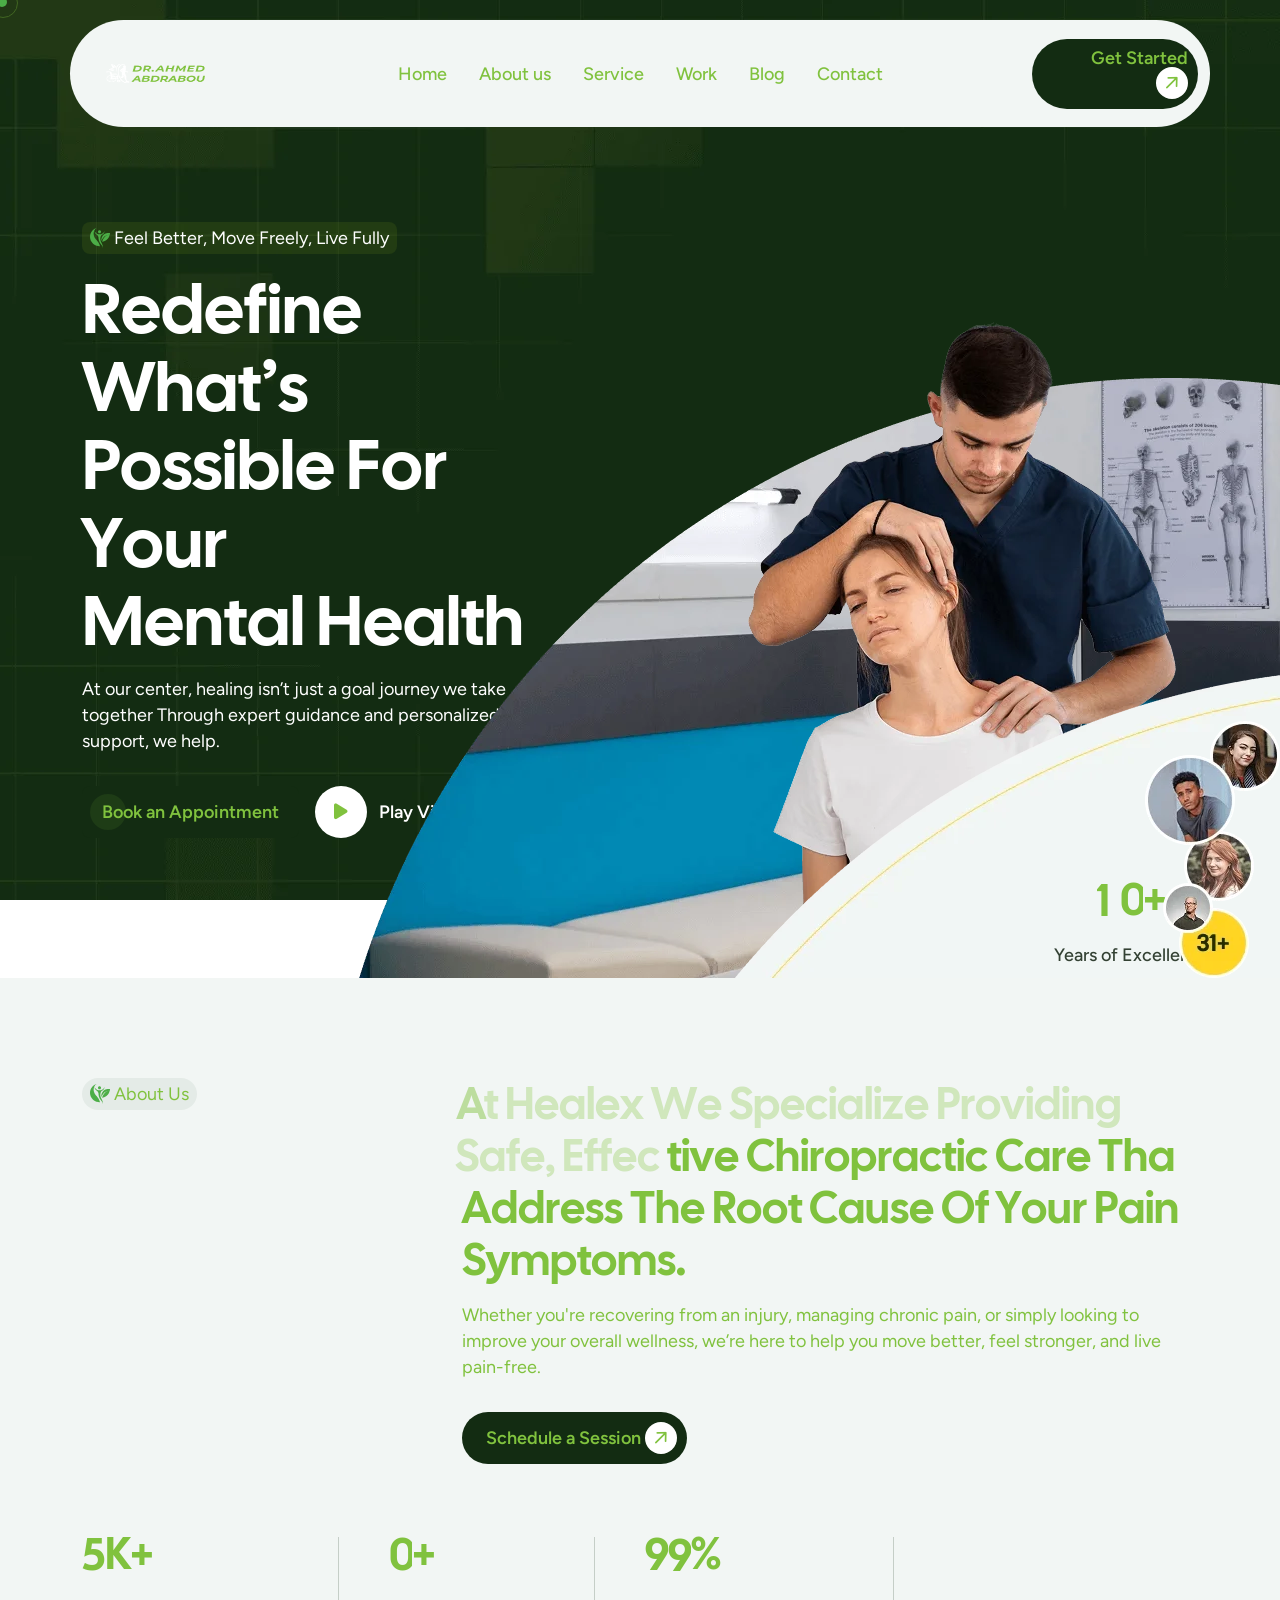
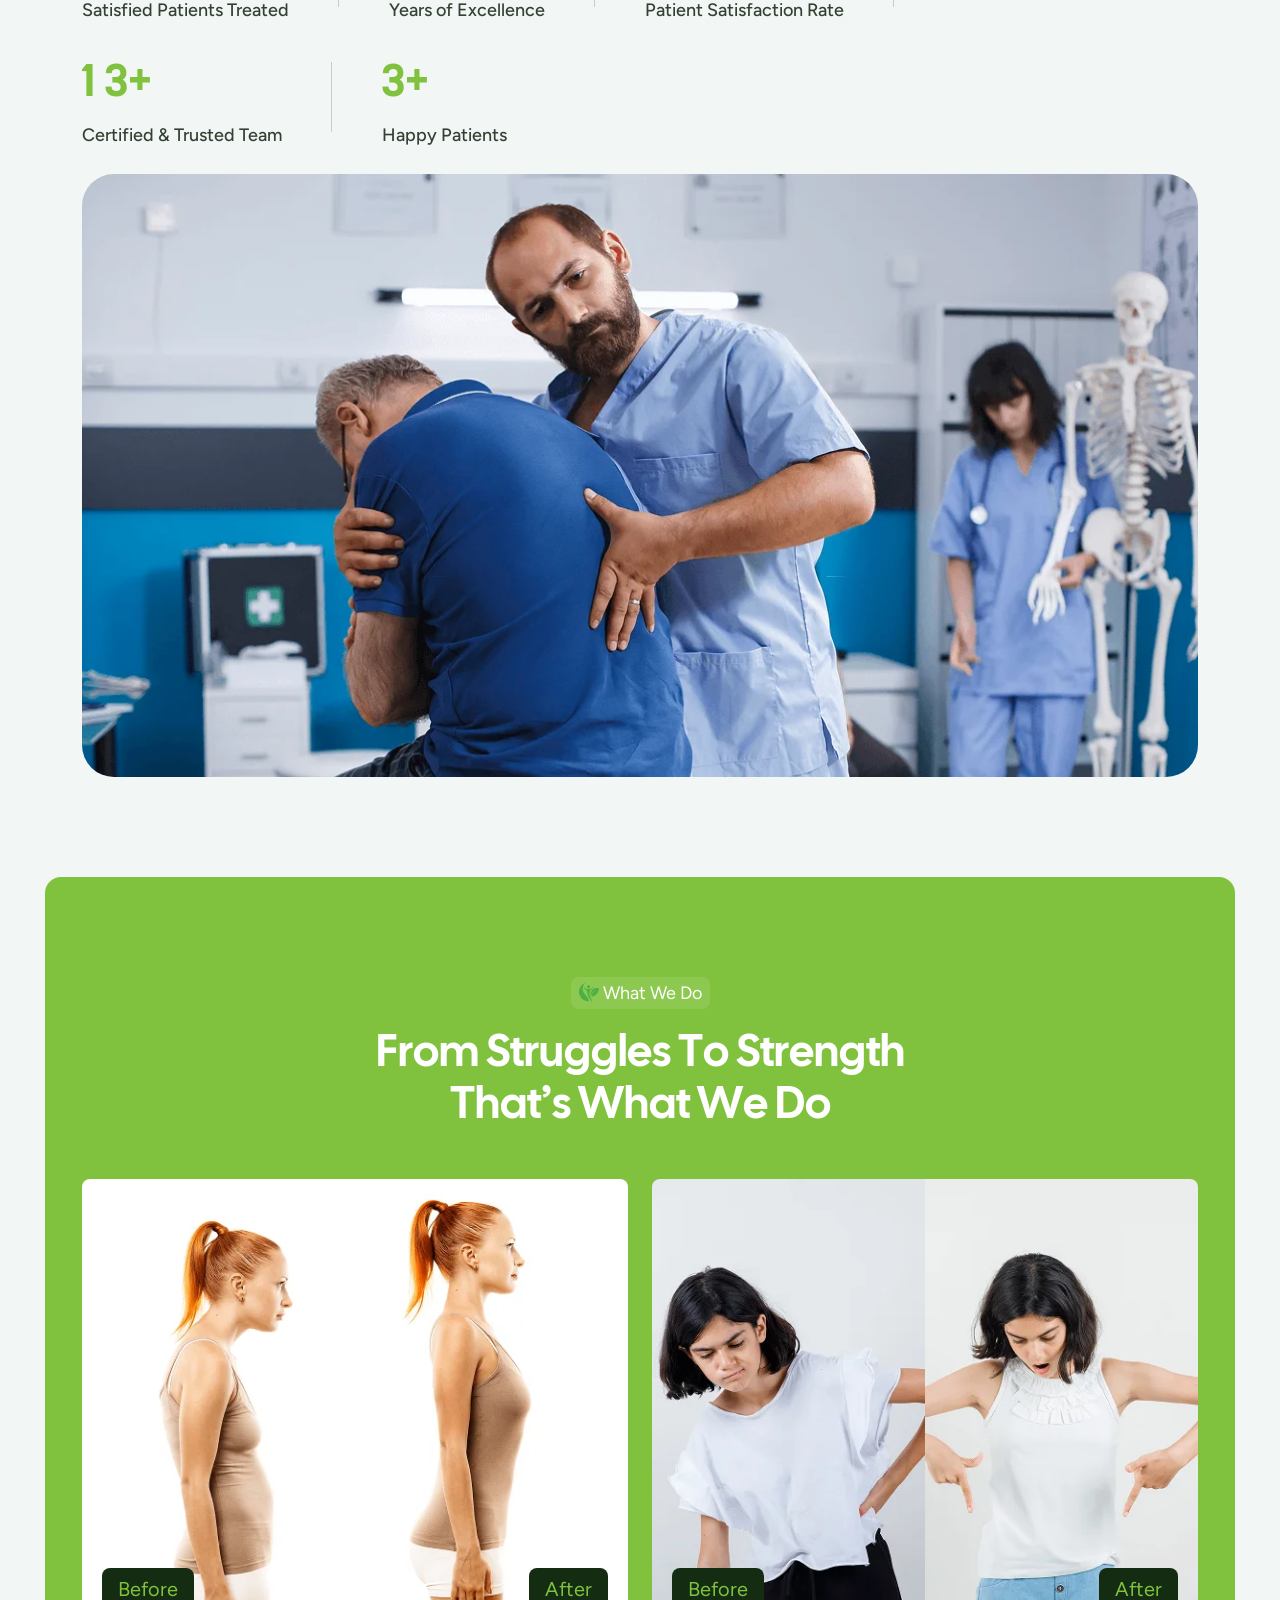
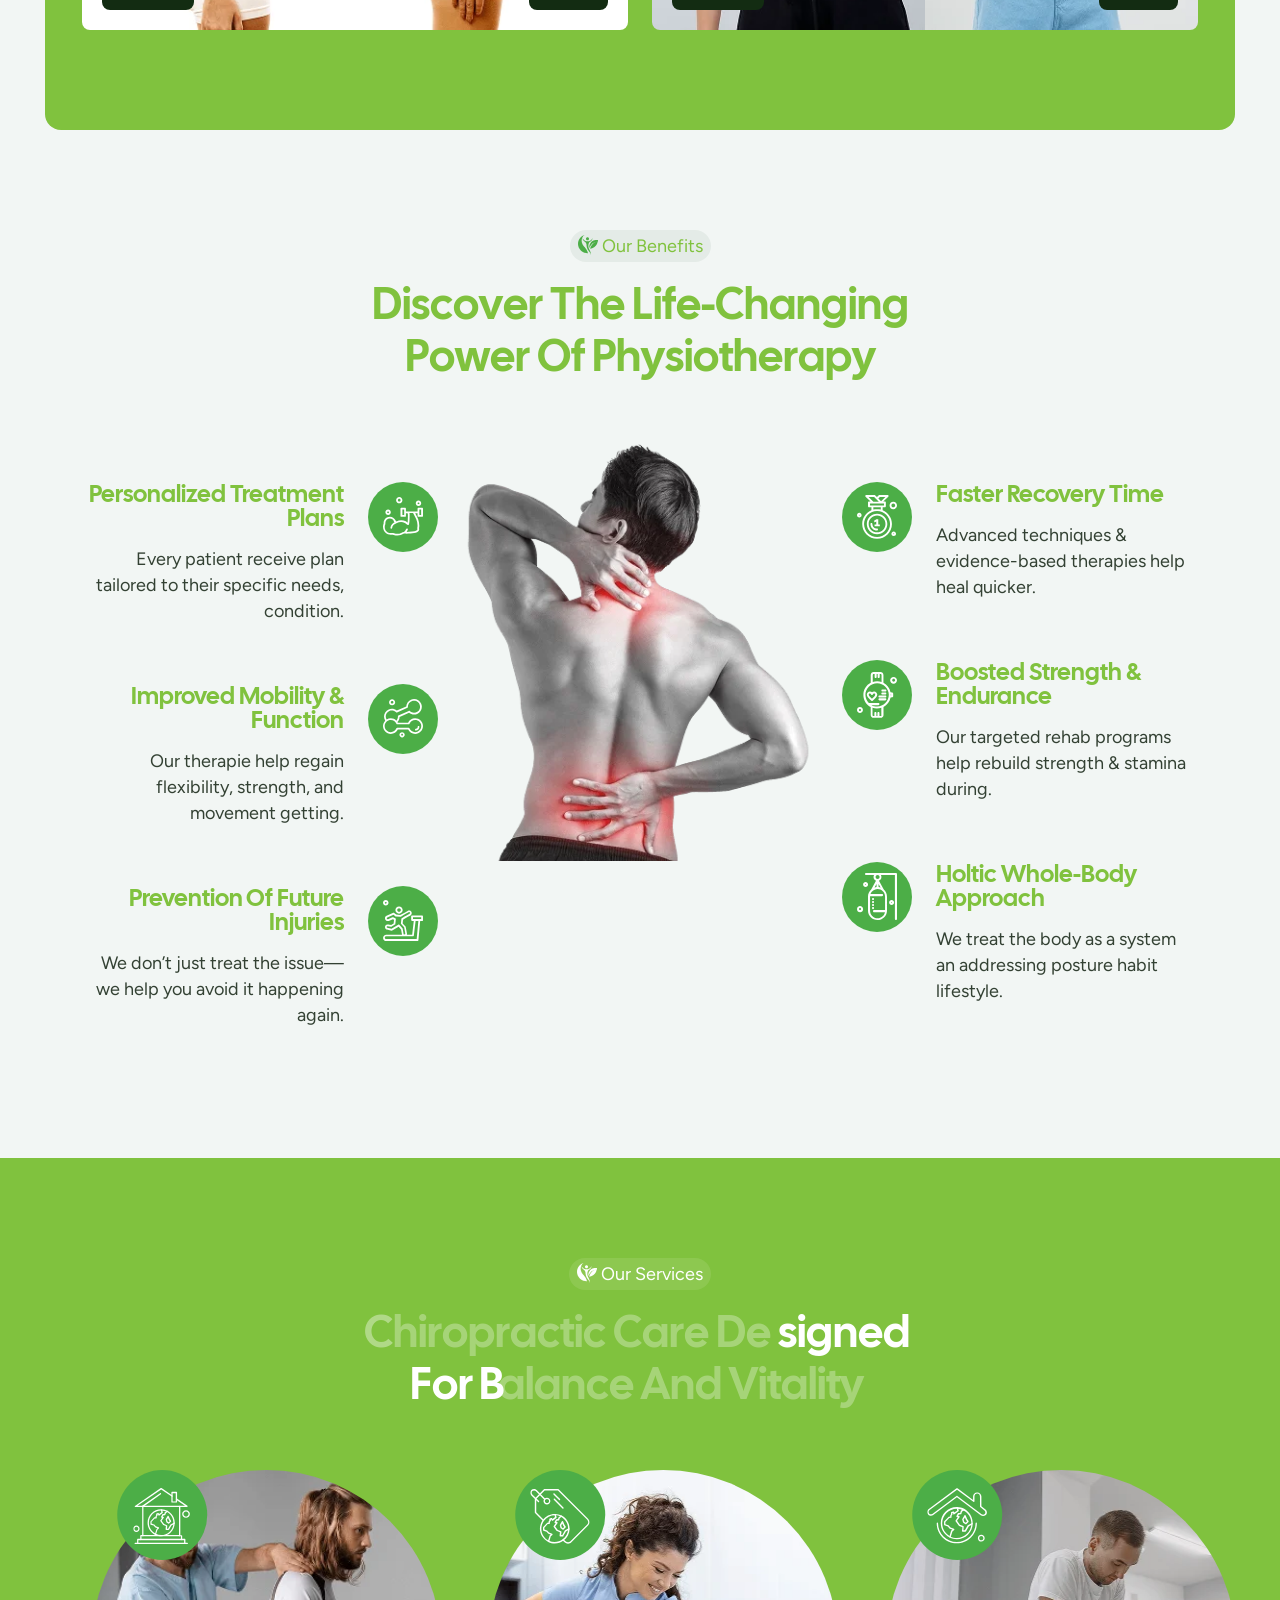
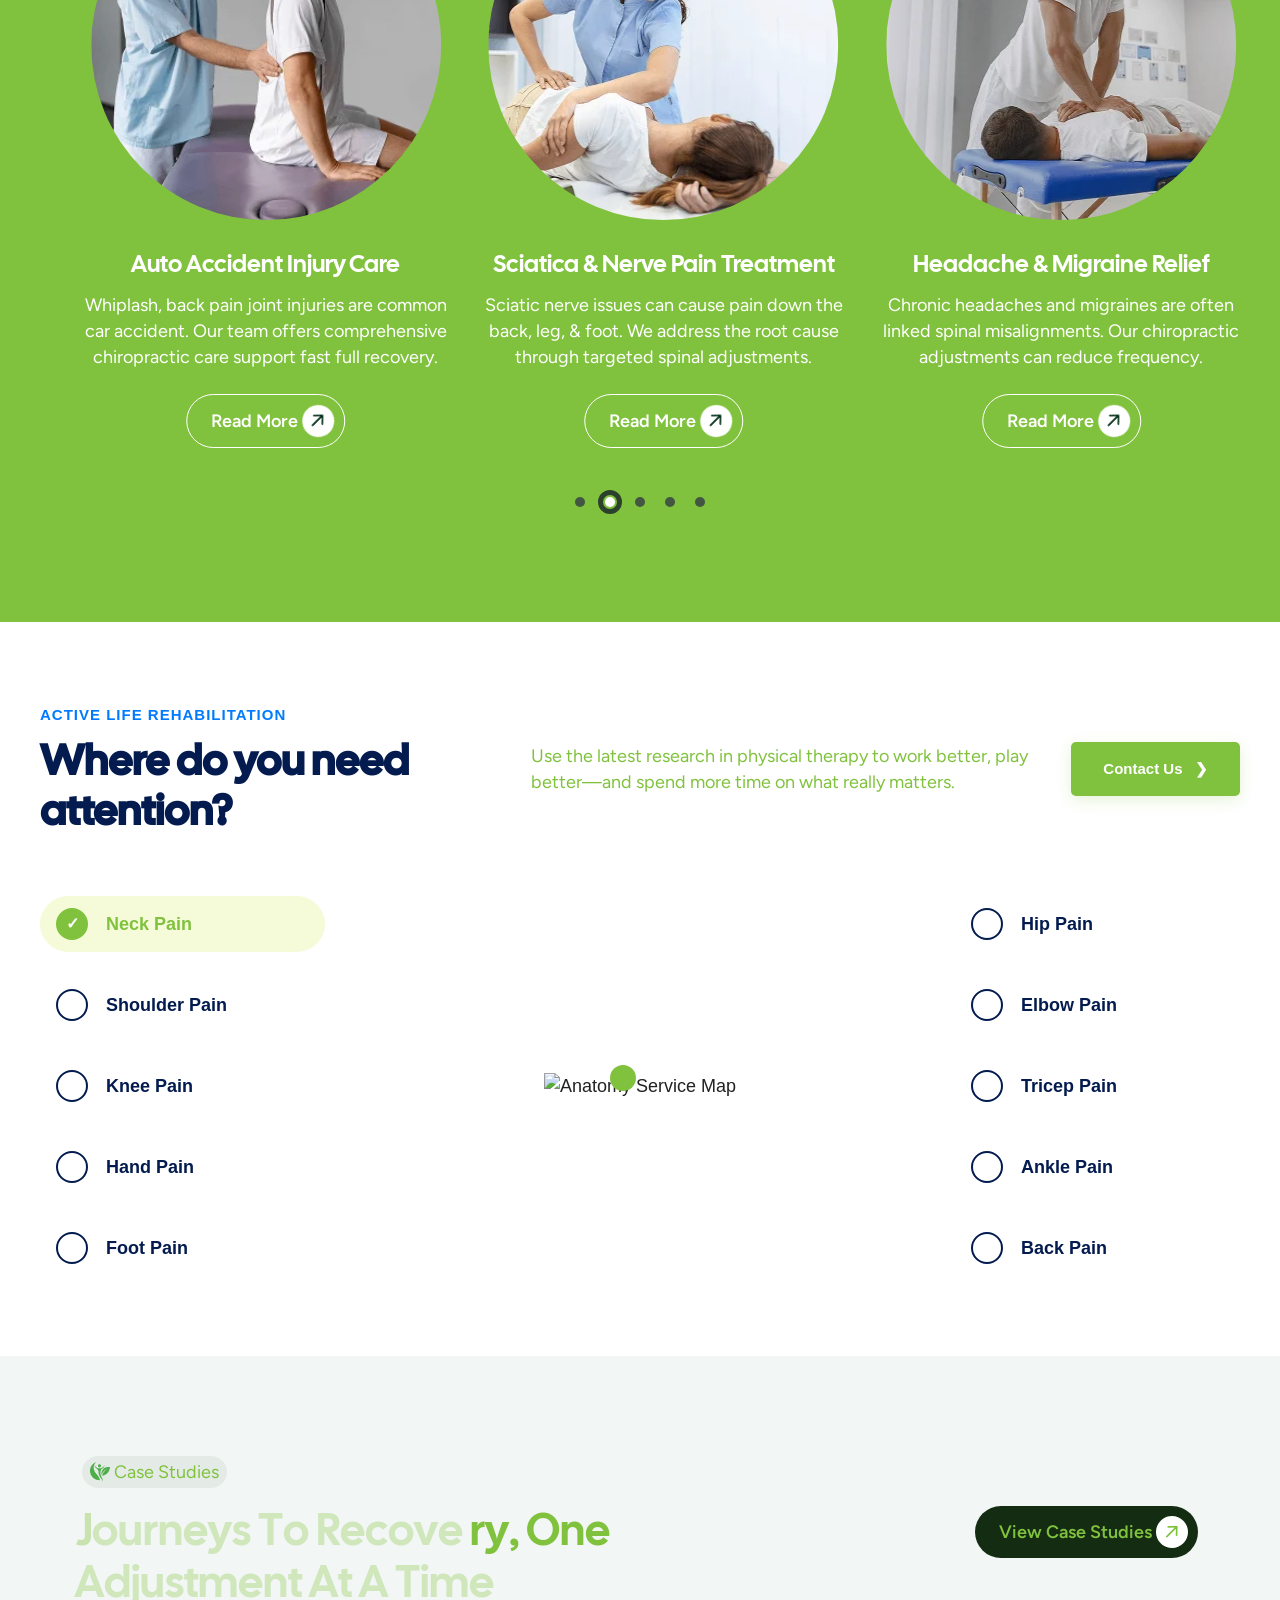
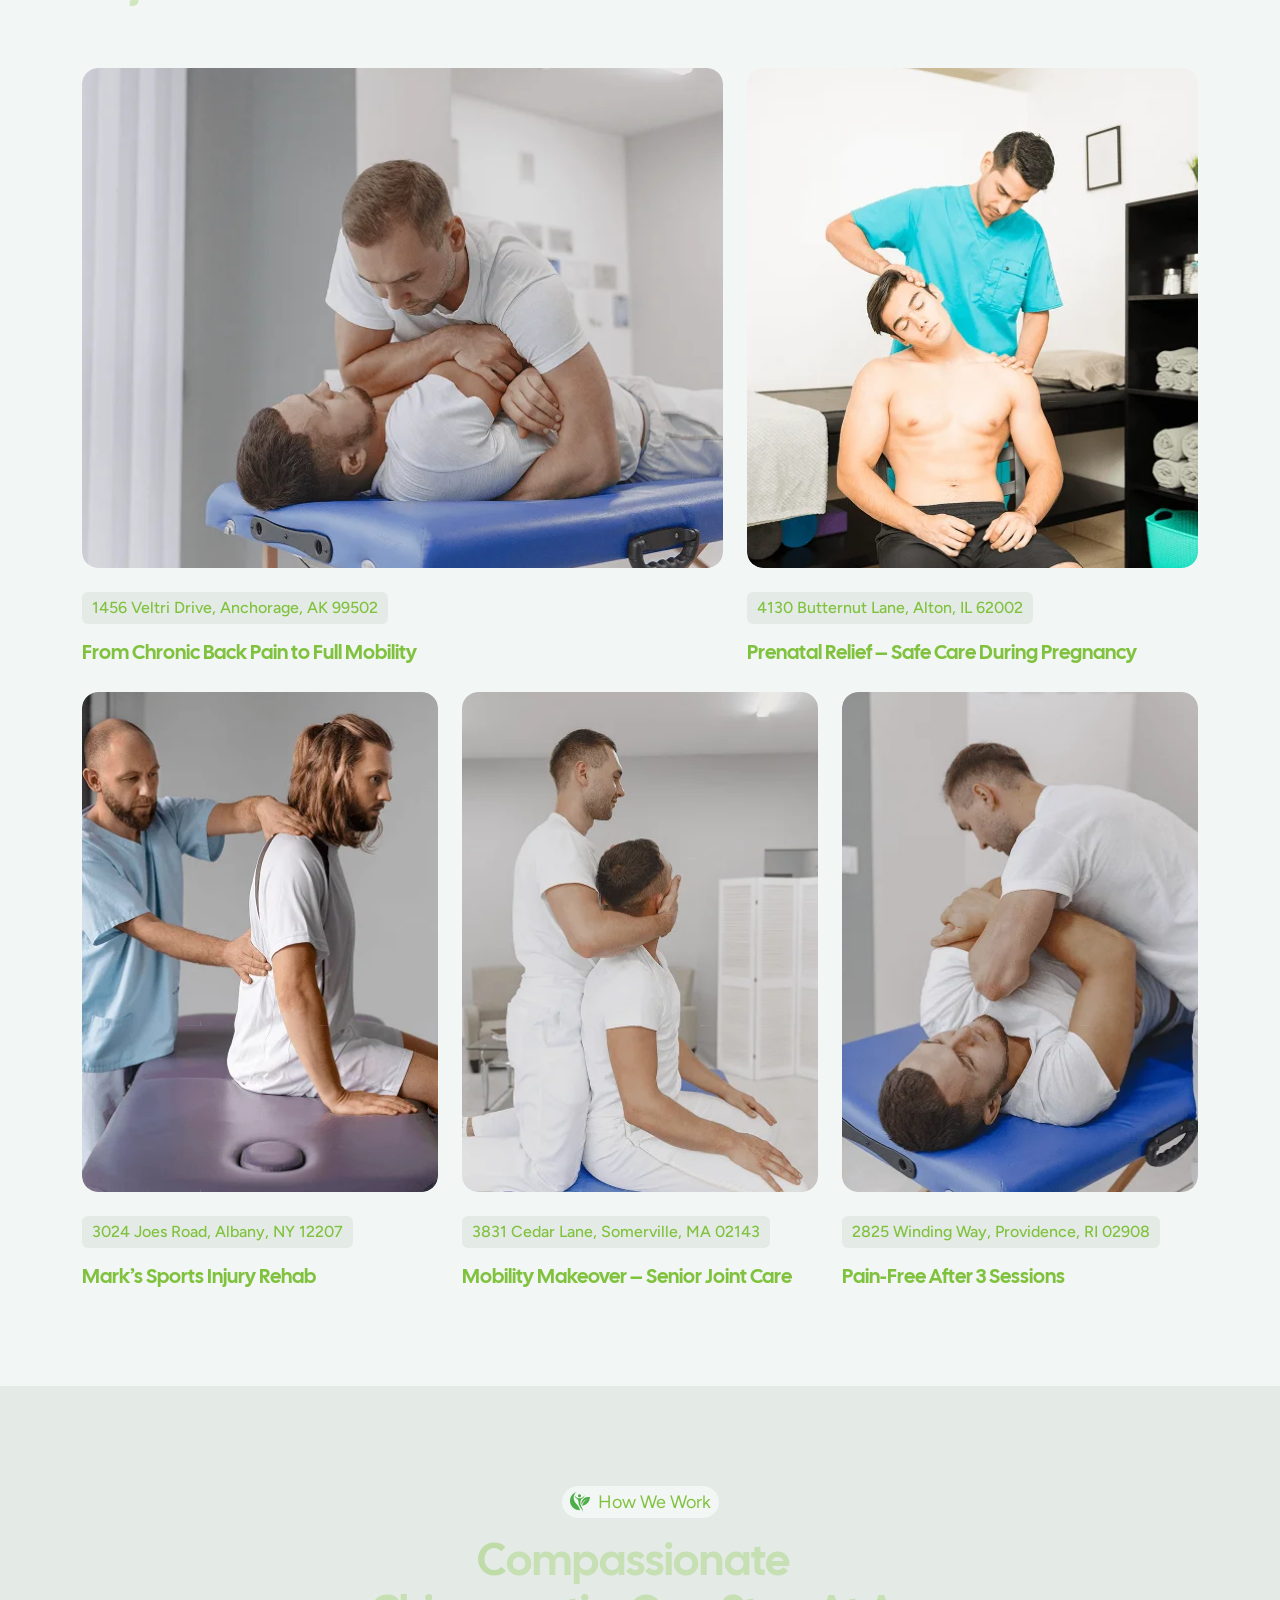
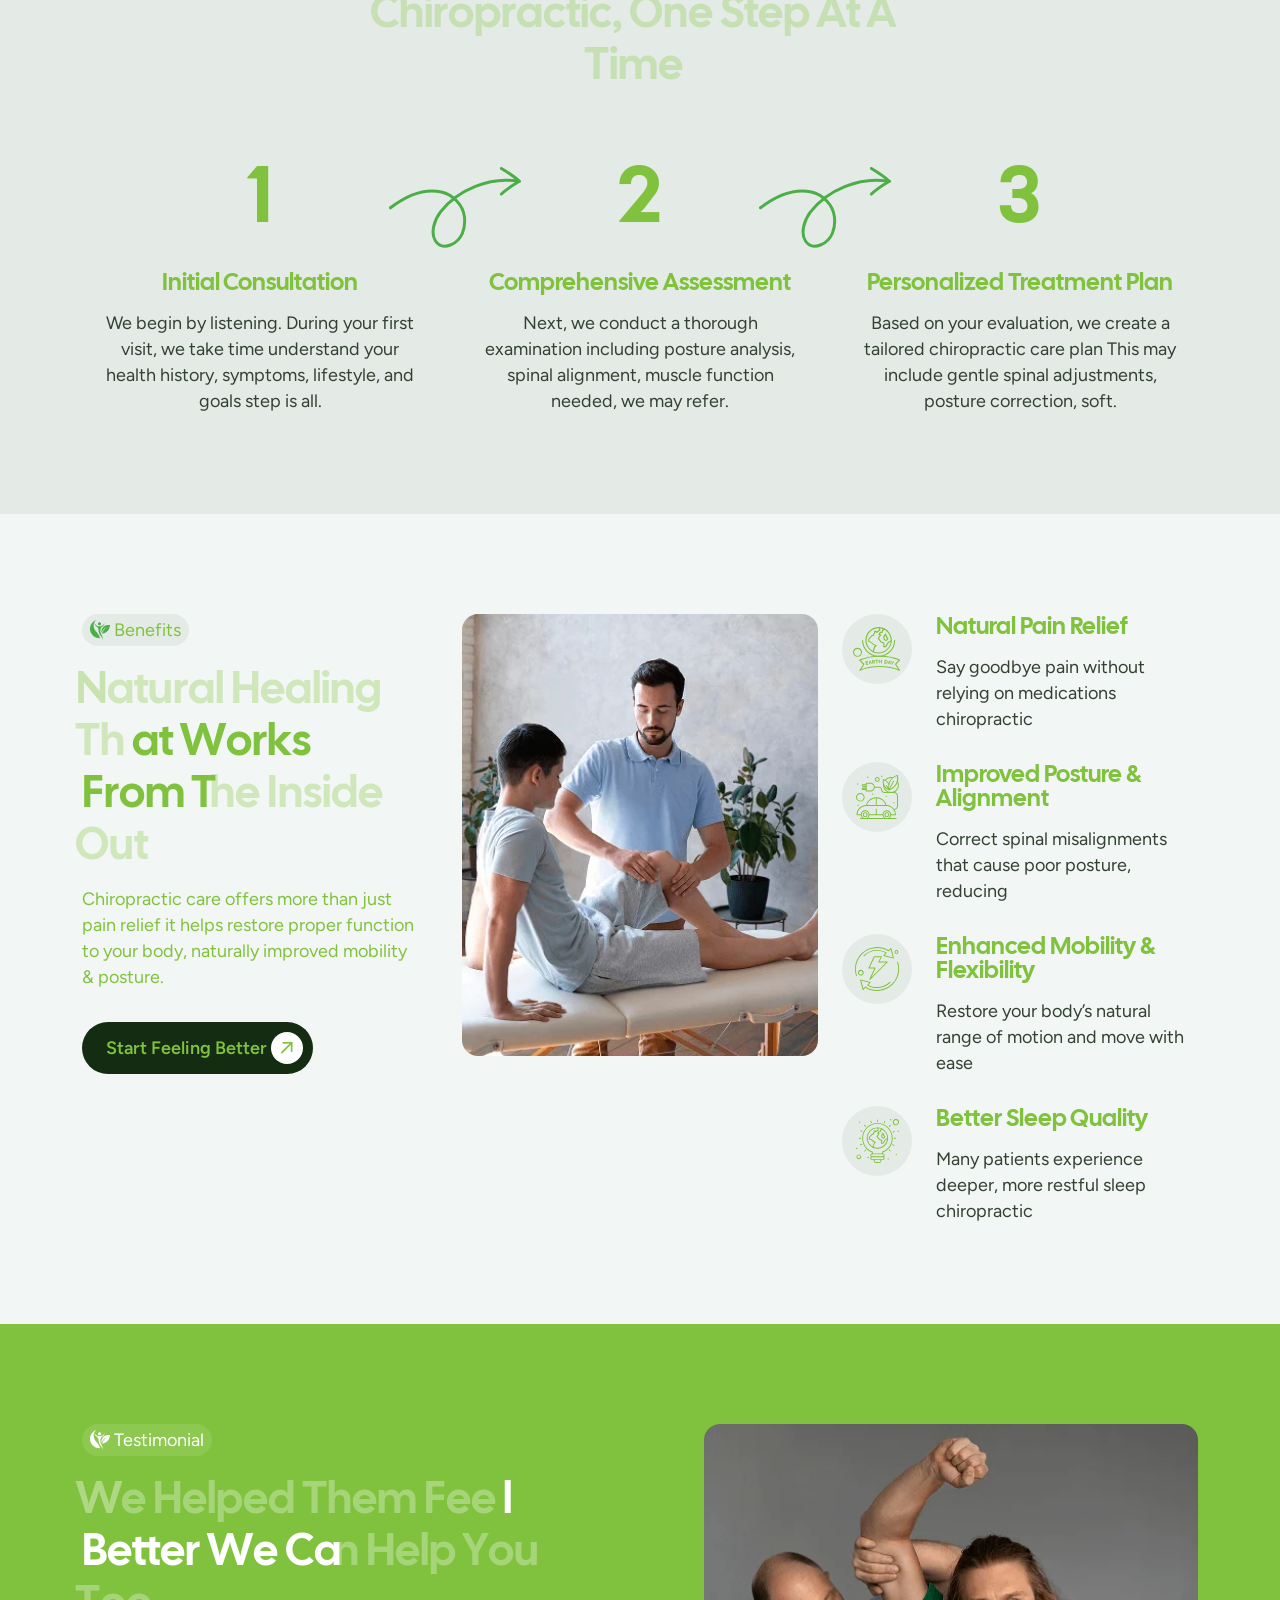
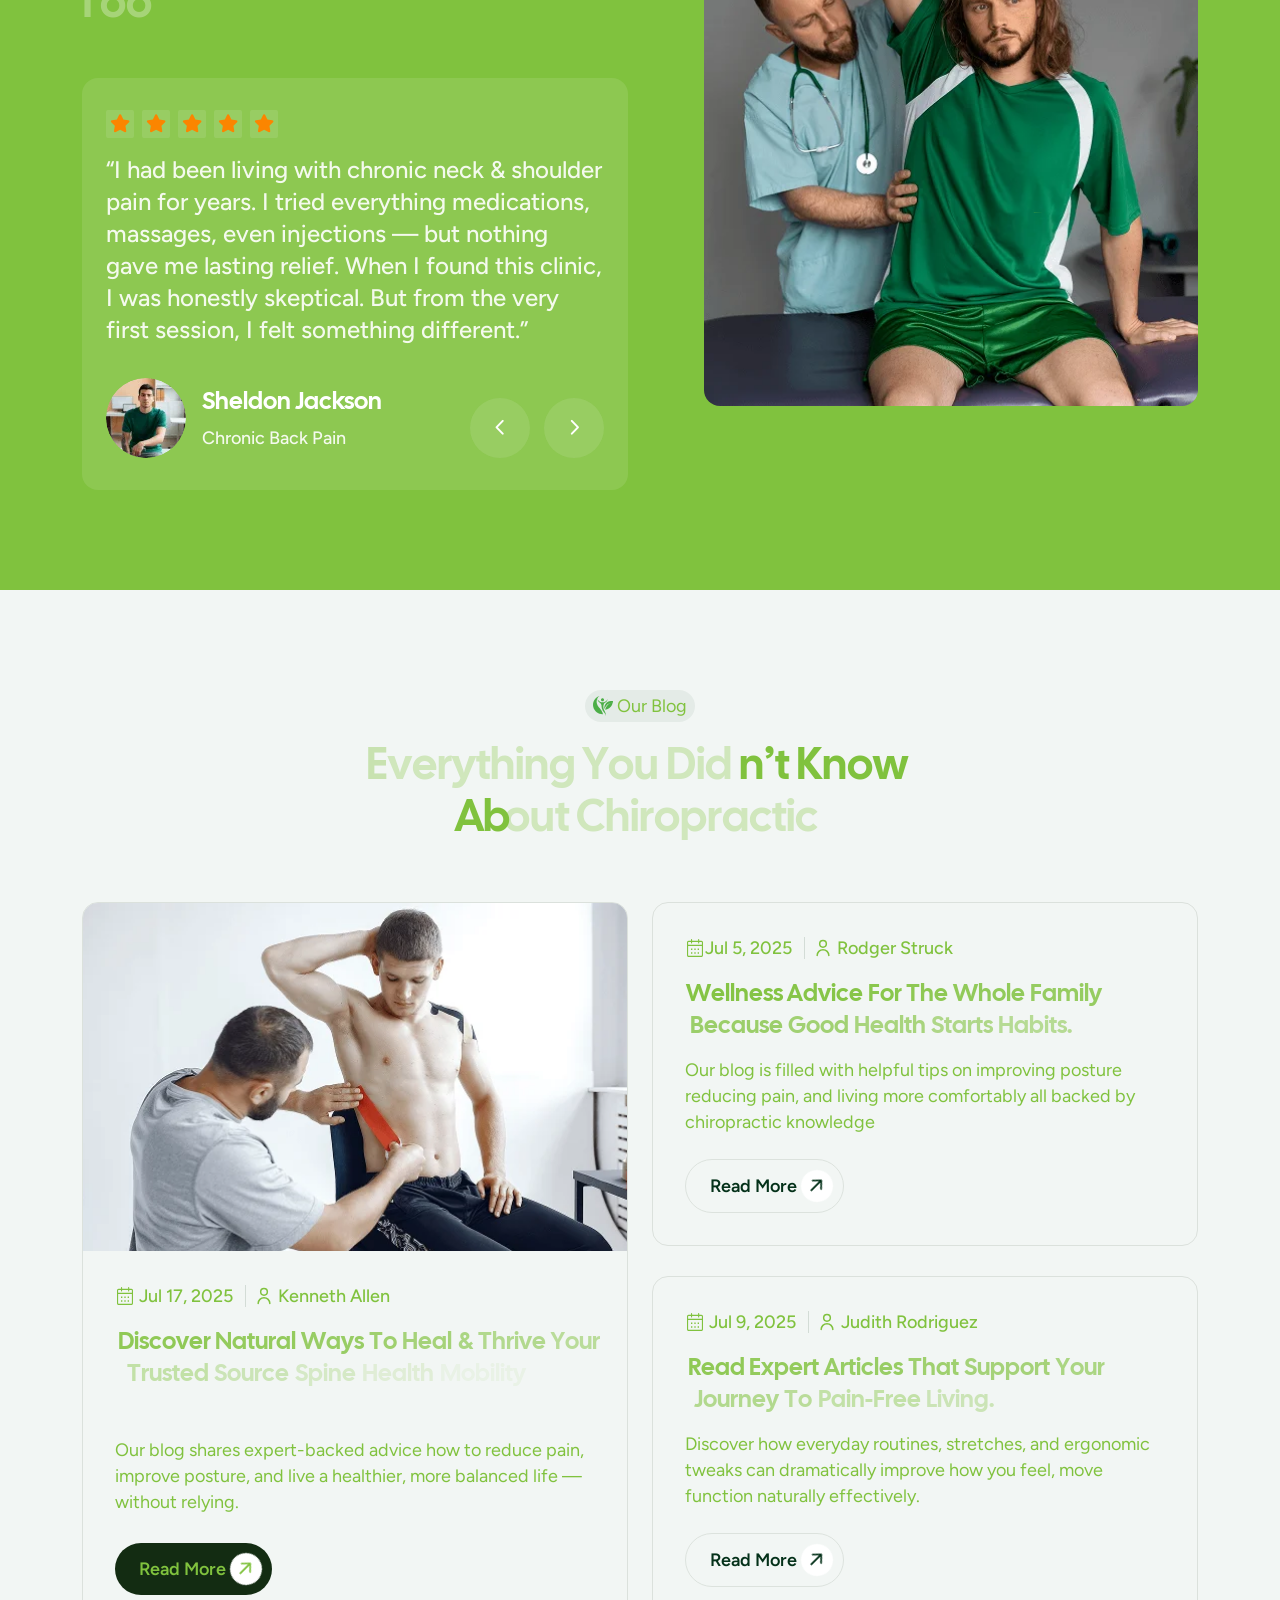
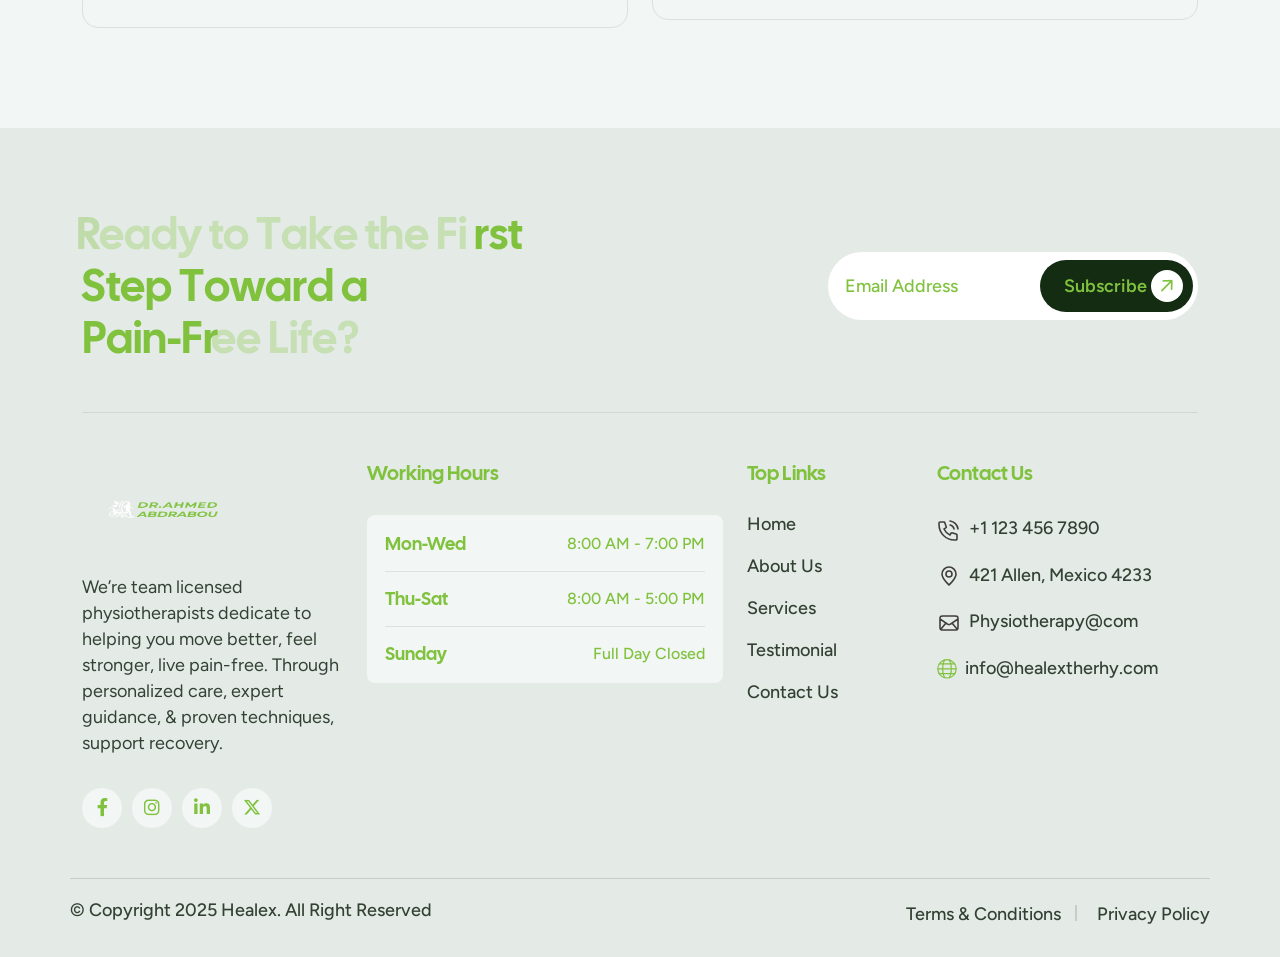
==== commit 2e323e33: "New edit" ====
--- a/index.html
+++ b/index.html
@@ -45,8 +45,9 @@
                 <div class="row align-items-center">
                     <div class="col-xl-2 col-md-6 col-6">
                         <div class="vl-logo">
-                             <a href="index.html"><img class="w-100" src="assets/img/logo/logo-black.png"
-                                    alt=""></a>
+                             <a href="index.html"><img class="w-100" src="assets/img/dr ahmed logo .png"
+                                    alt="" style="    width: 147px !important;
+    height: 107px;"></a>
                                   
                         </div>
                     </div>
@@ -97,7 +98,8 @@
         <div class="vl-offcanvas-wrapper">
             <div class="vl-offcanvas-header d-flex justify-content-between align-items-center mb-50">
                 <div class="vl-offcanvas-logo">
-                    <a href="index.html"><img src="assets/img/logo/logo-black.png" alt=""></a>
+                    <a href="index.html"><img src="assets/img/dr ahmed logo .png" alt="" style="  width: 162px;
+    height: 97px;"></a>
                 </div>
                 <div class="vl-offcanvas-close">
                     <button class="vl-offcanvas-close-toggle"><i class="fal fa-times"></i></button>
@@ -1270,7 +1272,8 @@
                     <!-- footer widget 1 -->
                     <div class="vl-footer-widget-1 mb-50">
                         <div class="vl-footer-logo">
-                            <a href="index.html"><img src="assets/img/logo/logo-black.png" alt=""></a>
+                            <a href="index.html"><img src="assets/img/dr ahmed logo .png" alt="" style="  width: 162px;
+    height: 97px;"></a>
                         </div>
                         <div class="vl-footer-content">
                             <p class="para pt-16 pb-32">We’re team licensed physiotherapists dedicate to helping you move better, feel stronger, live pain-free. Through personalized care, expert guidance, & proven techniques, support recovery.</p>
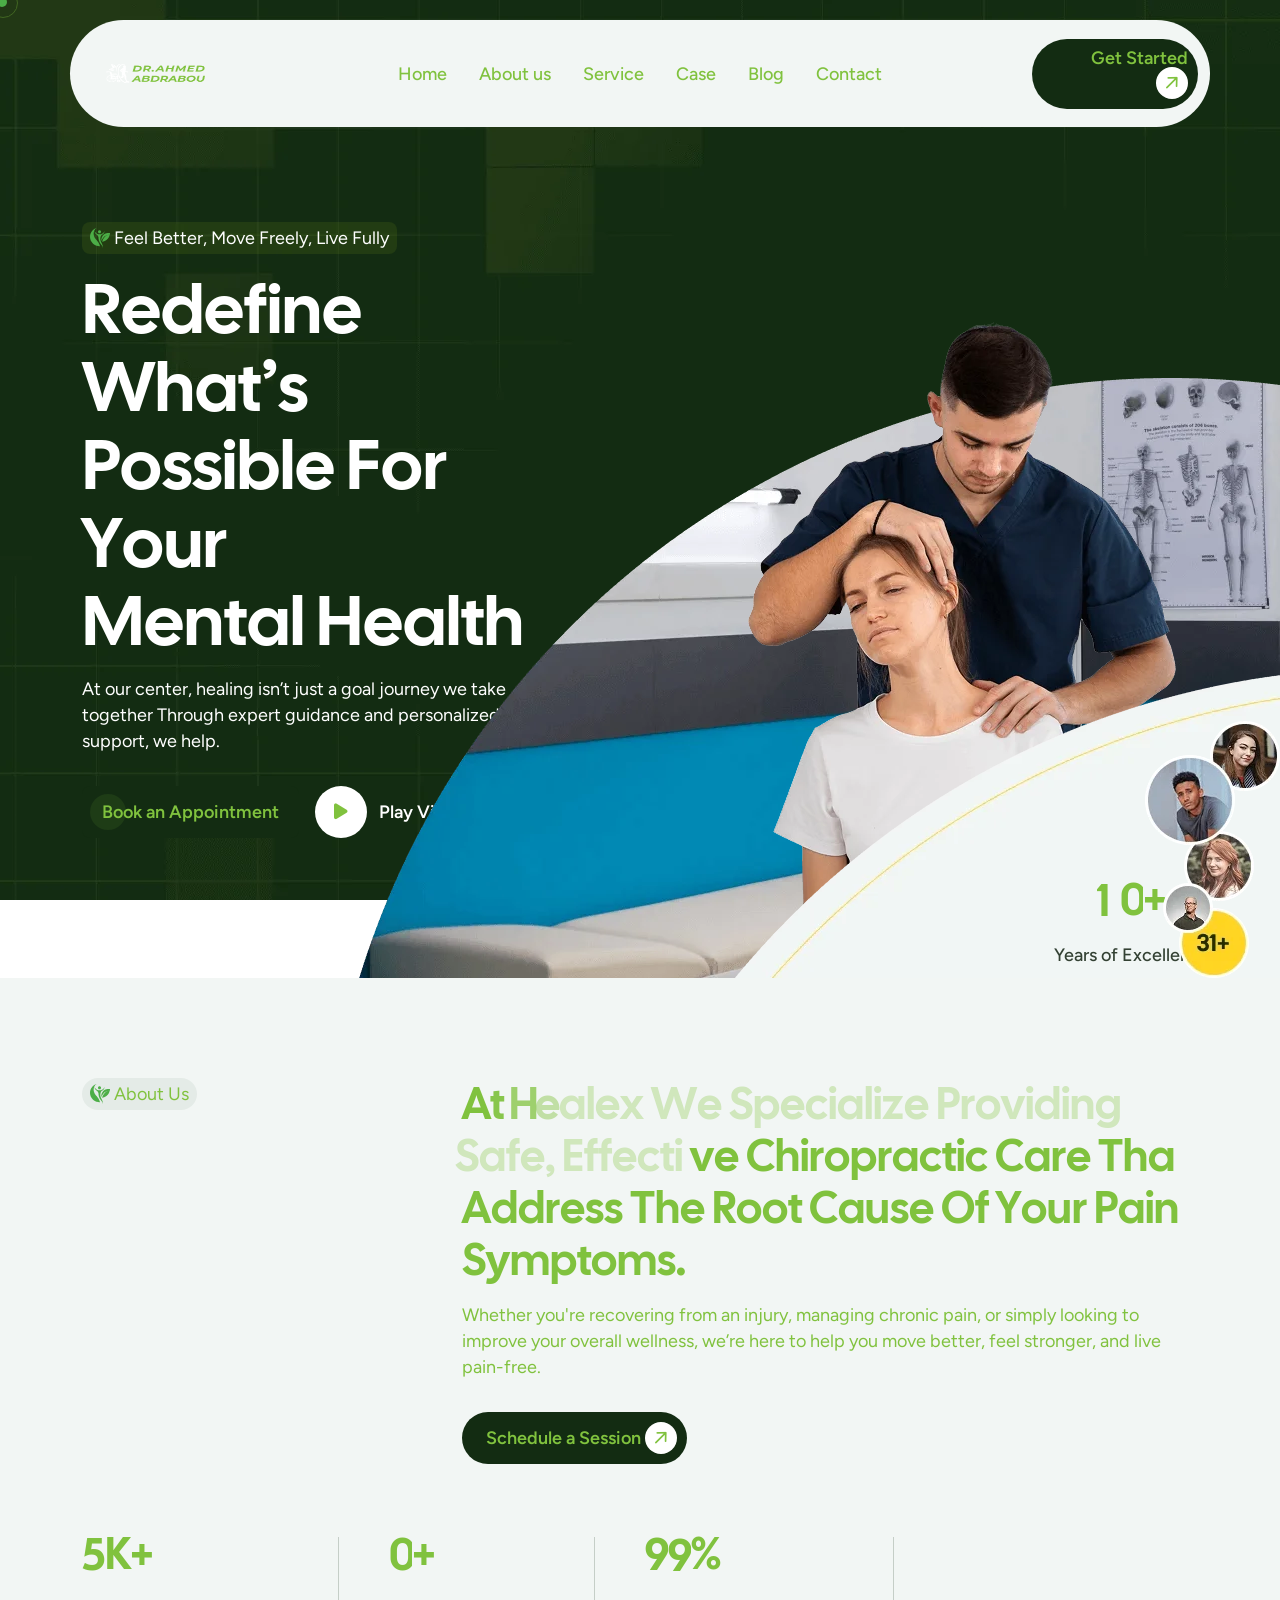
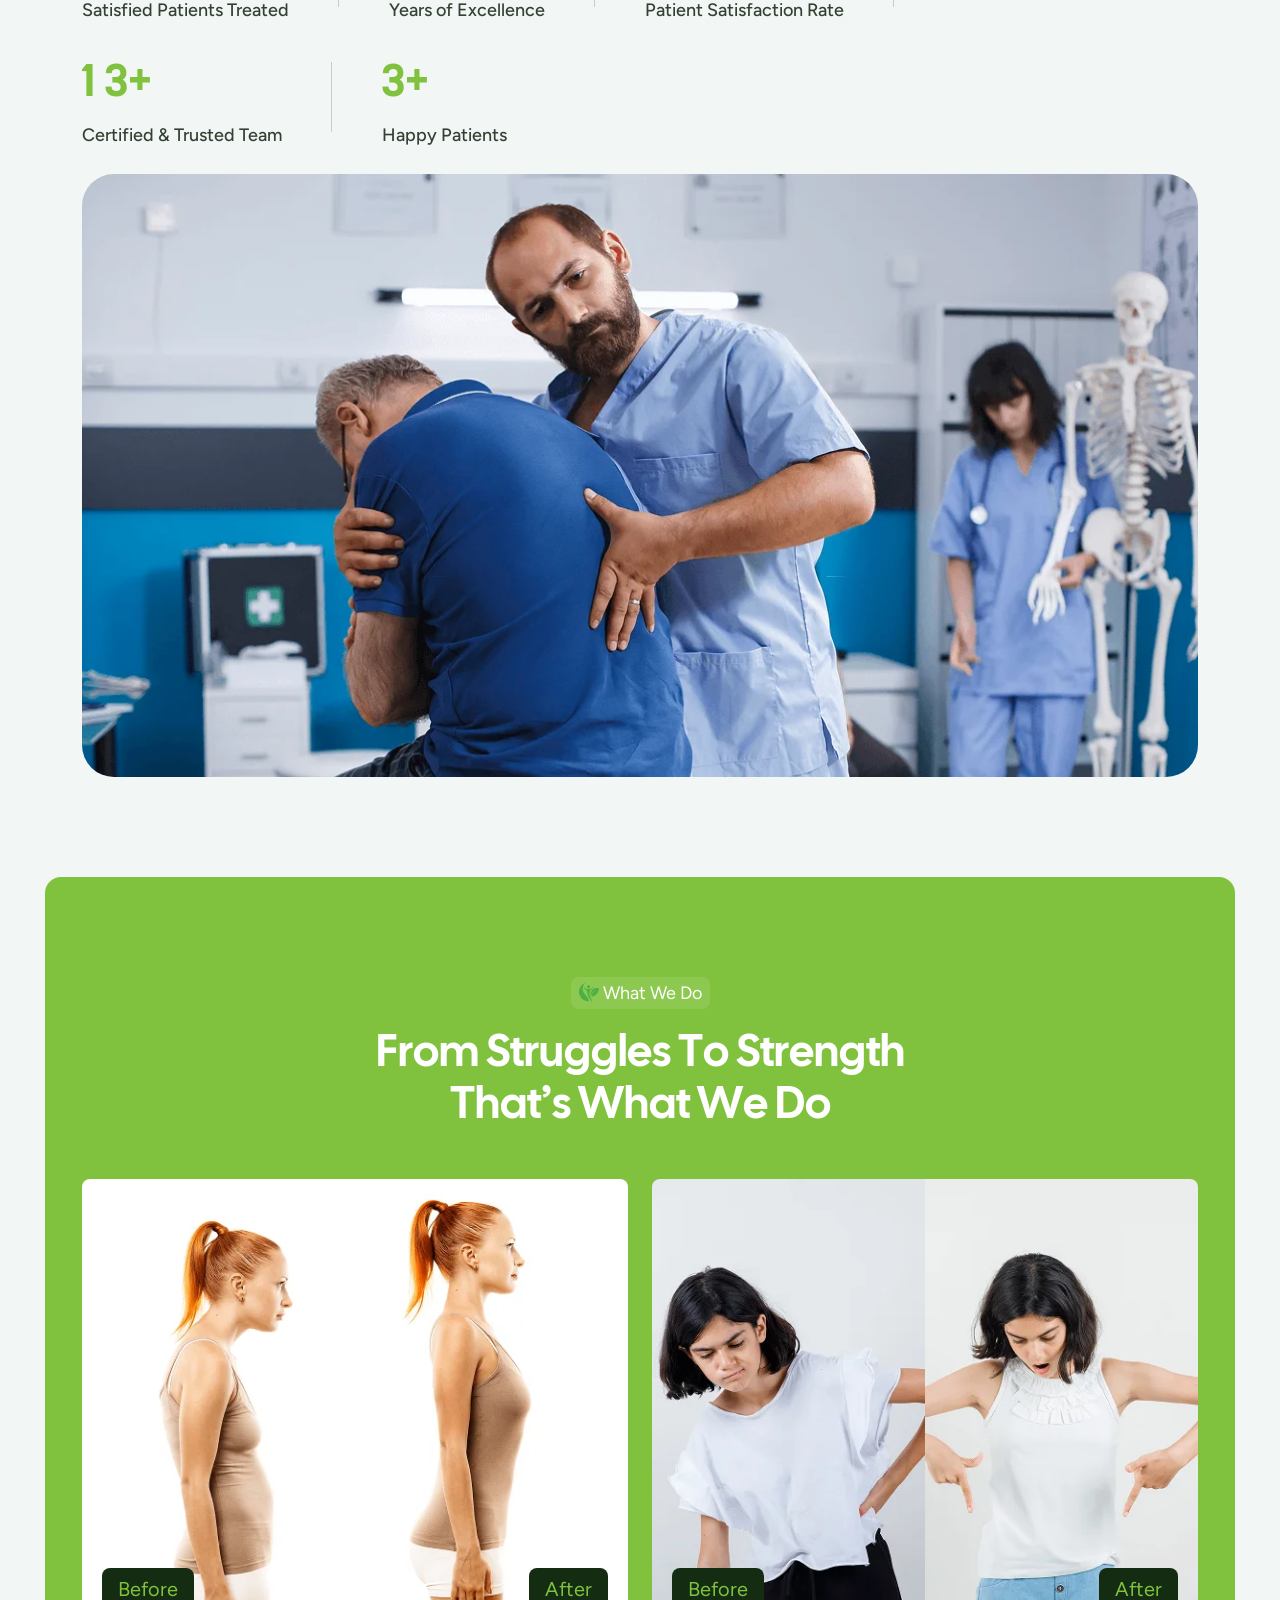
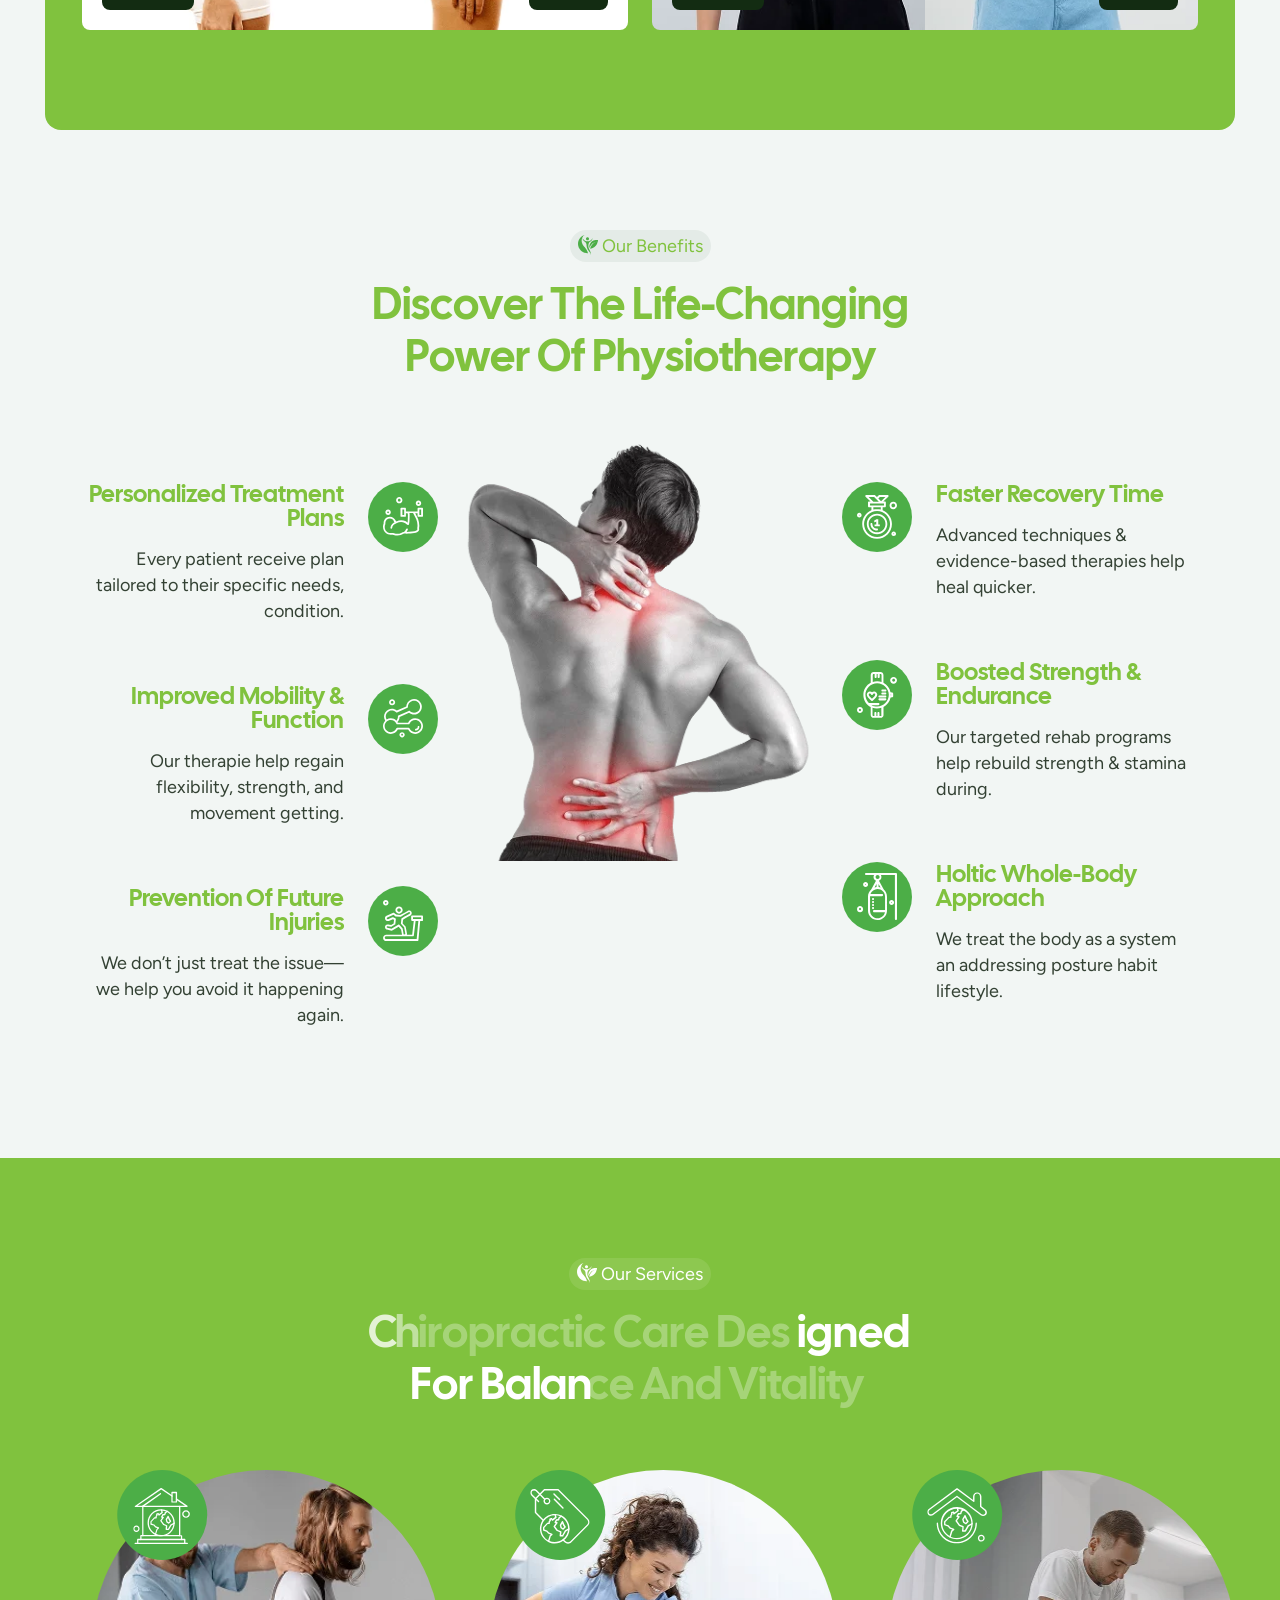
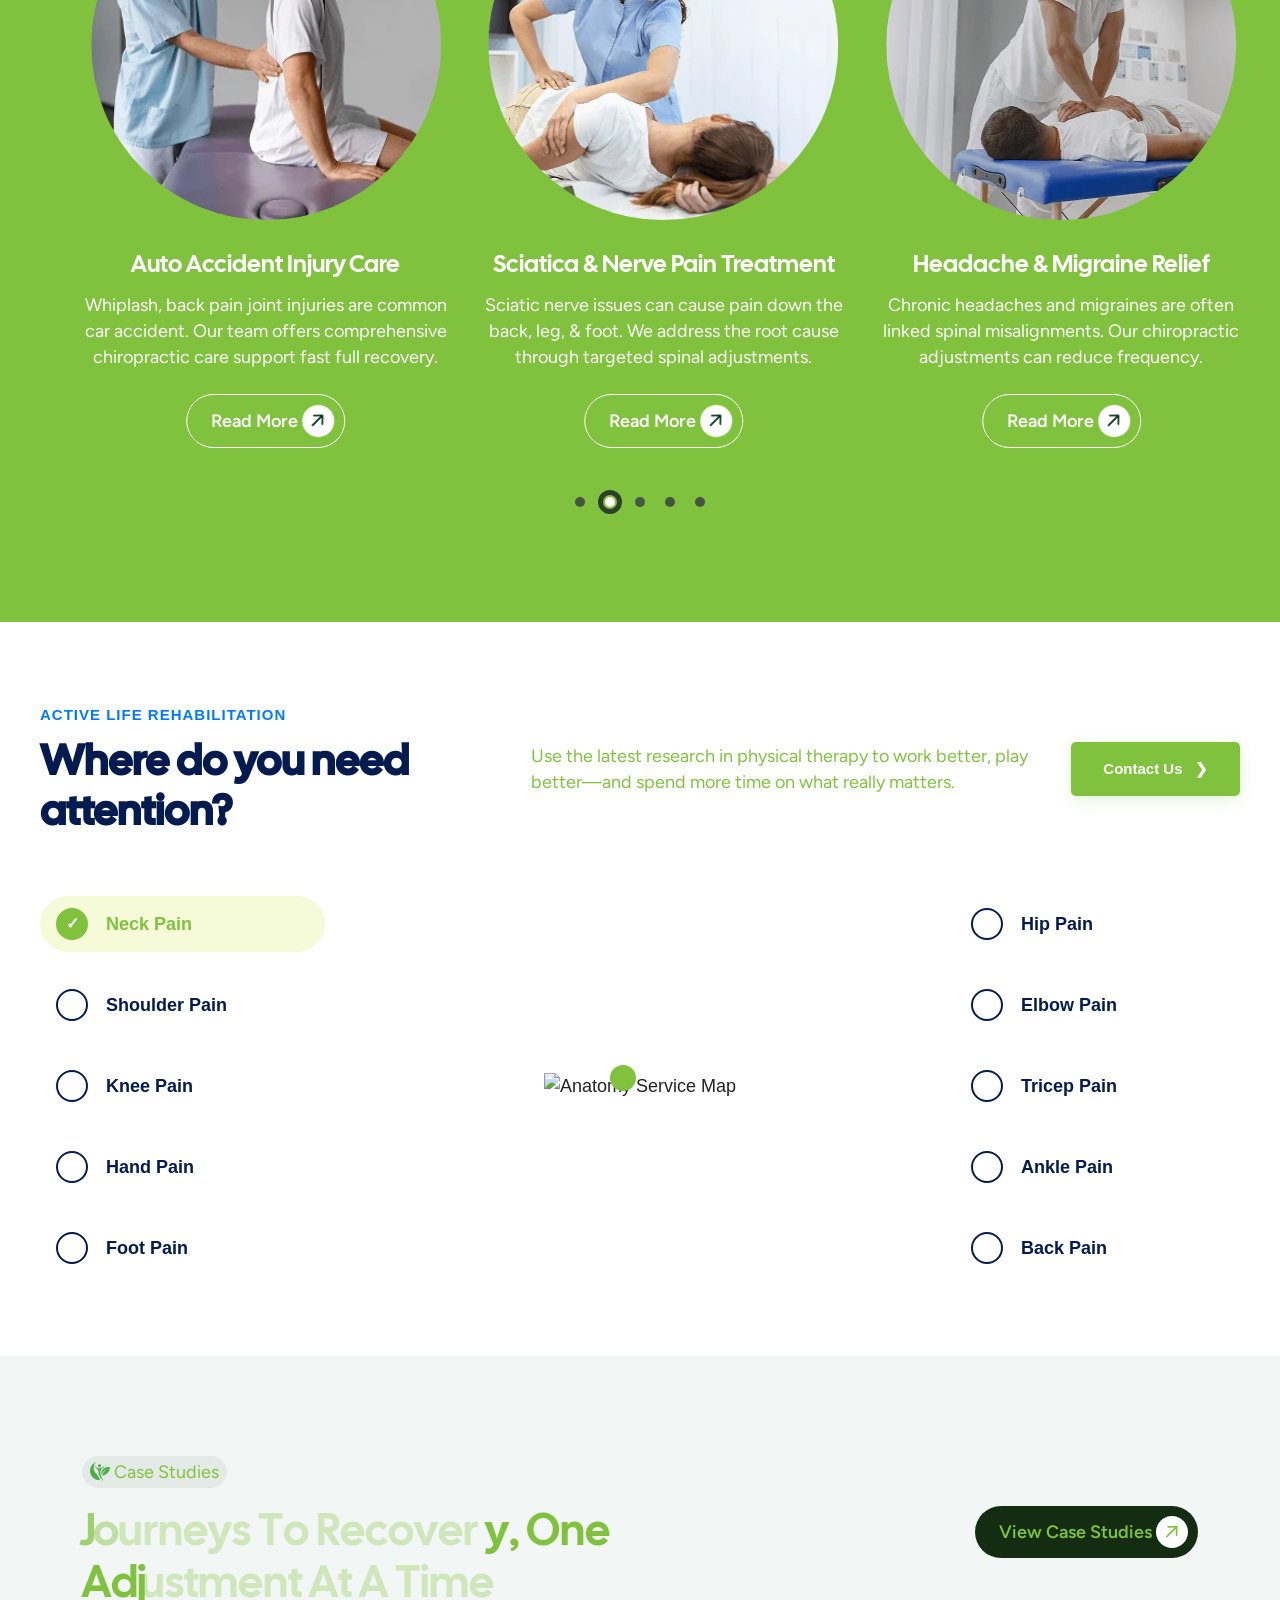
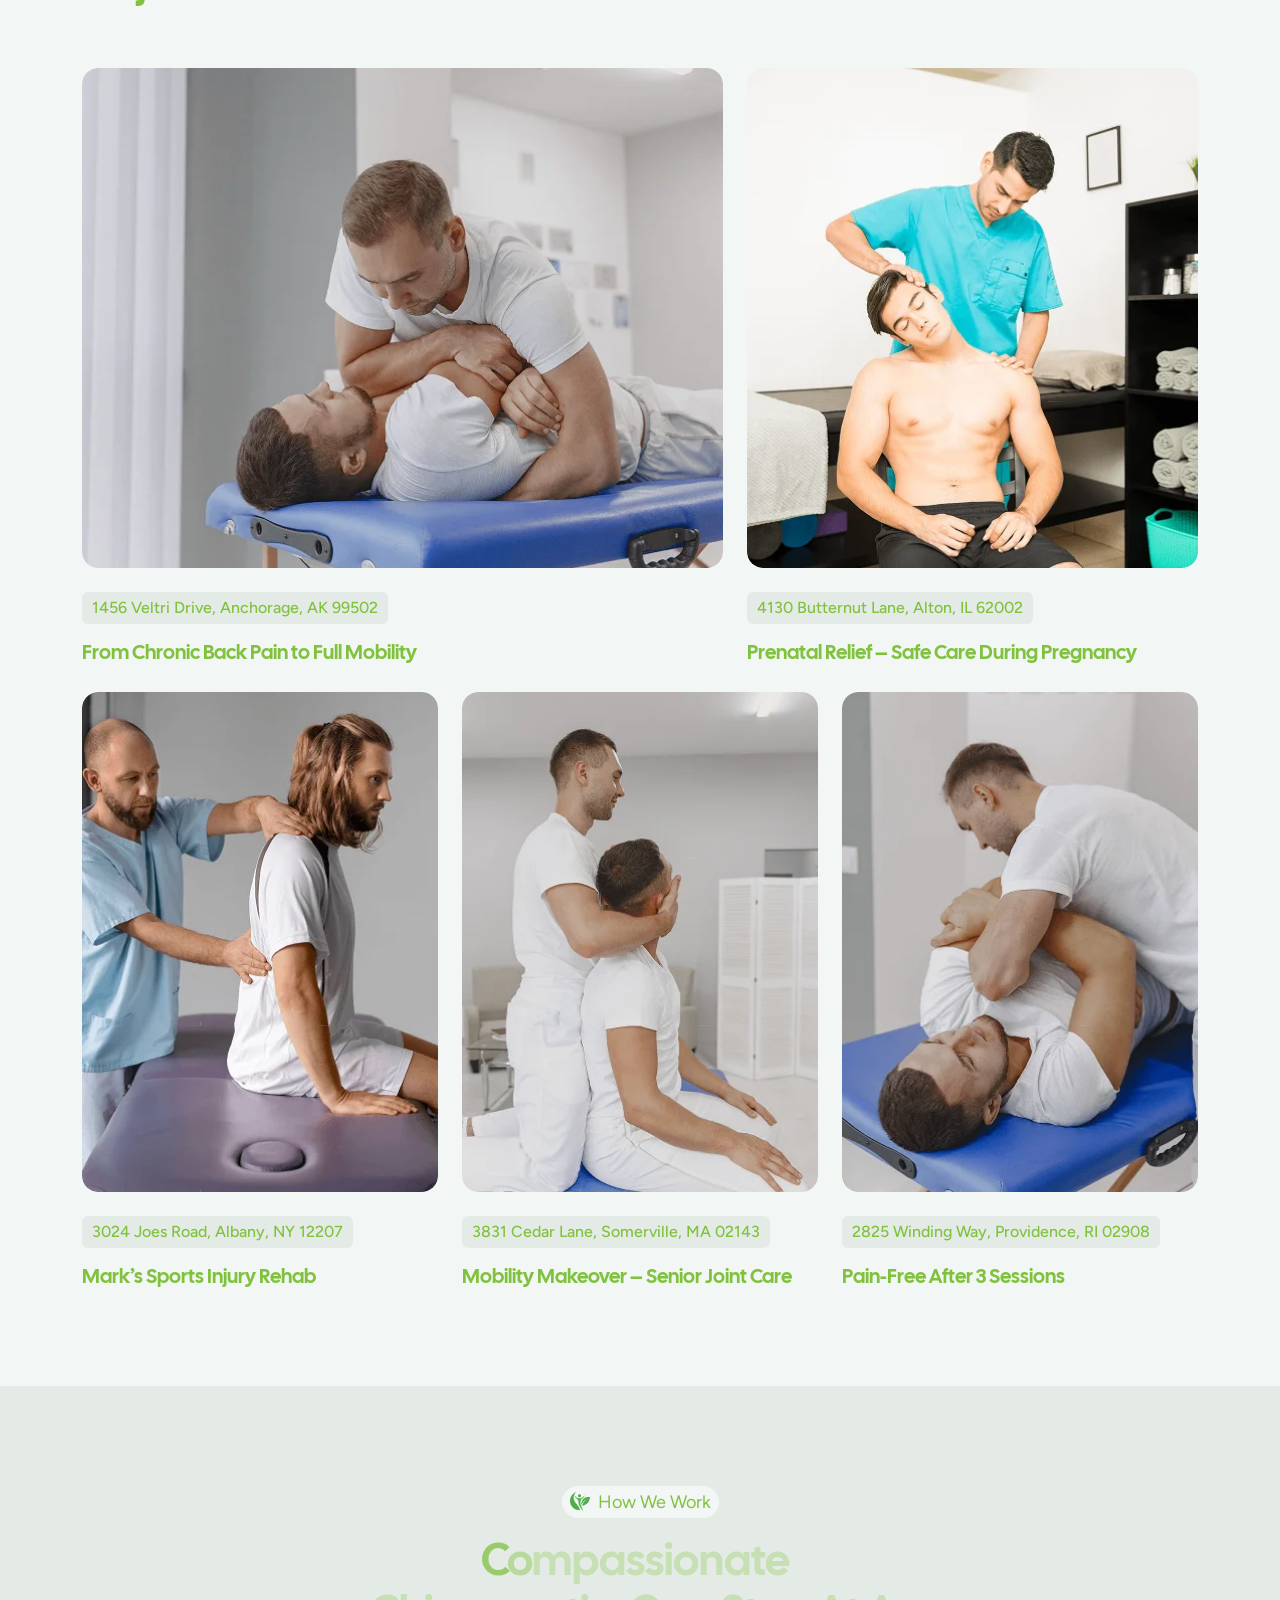
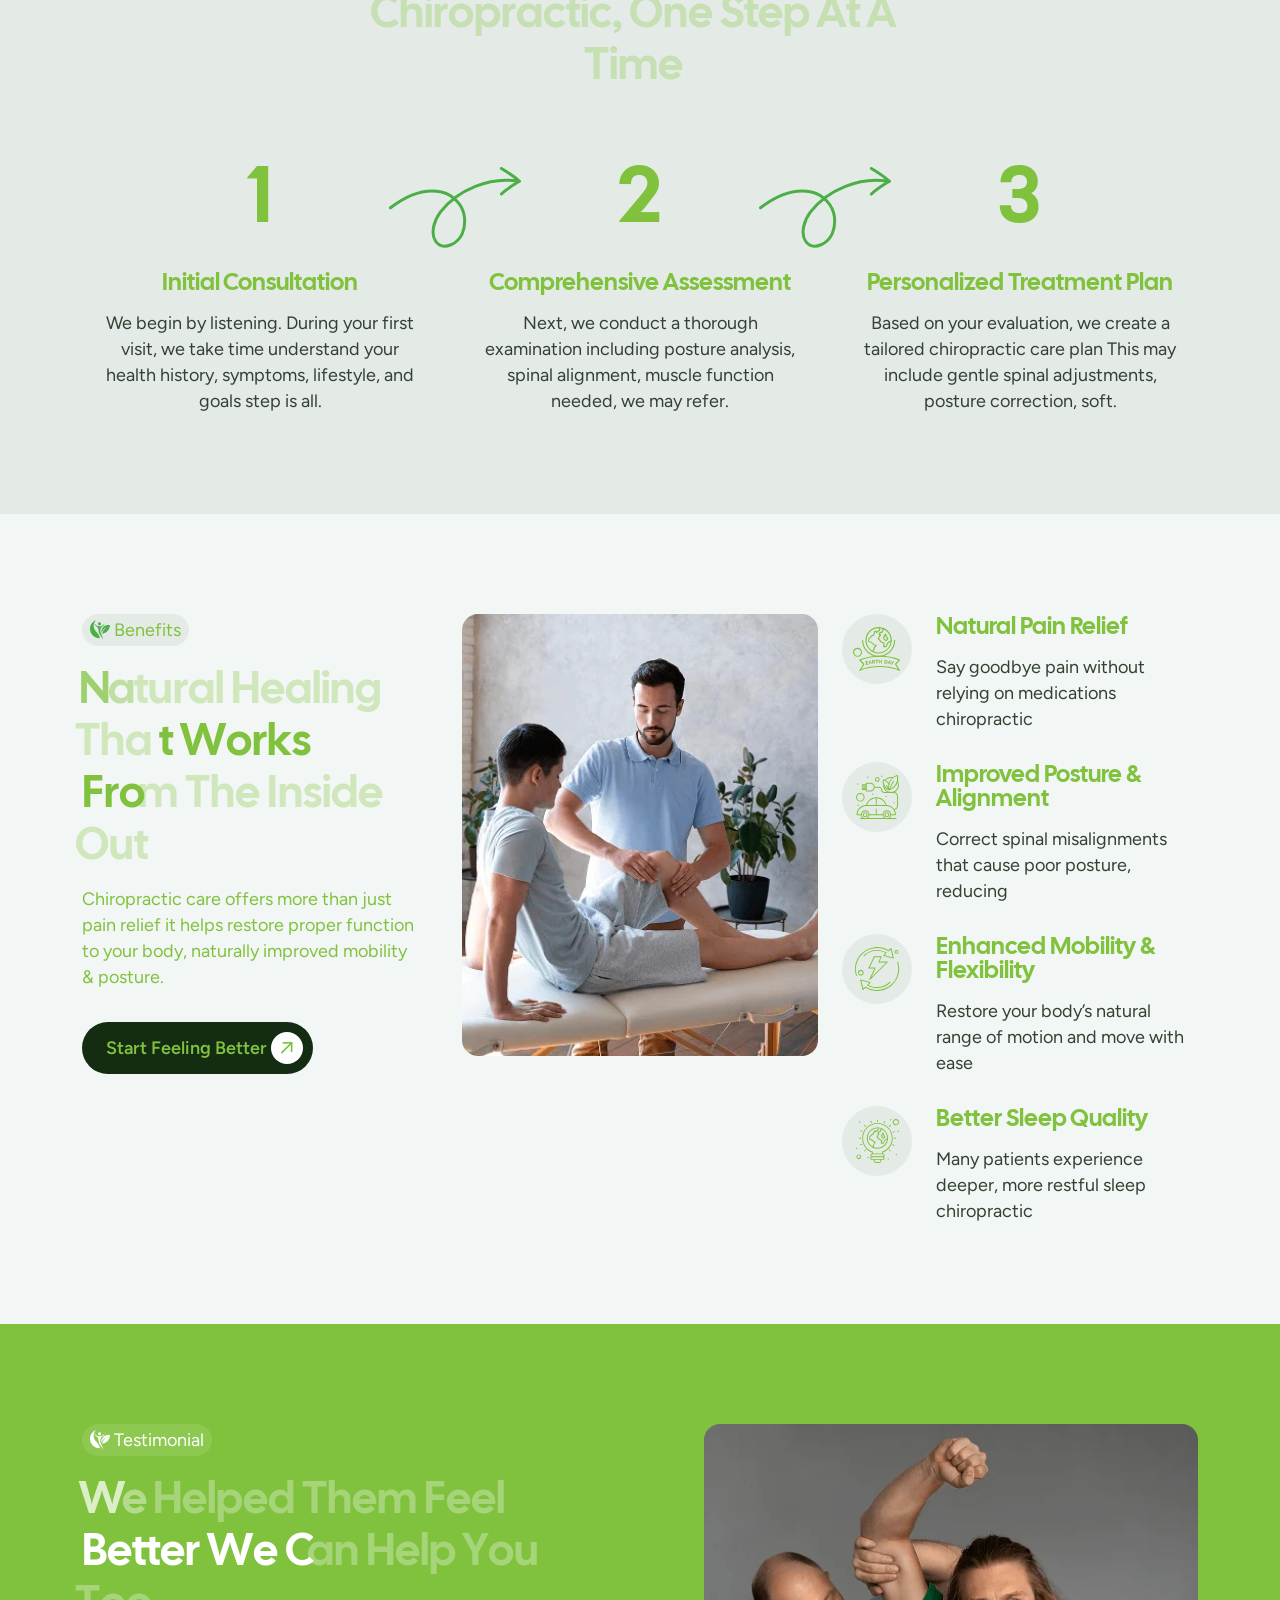
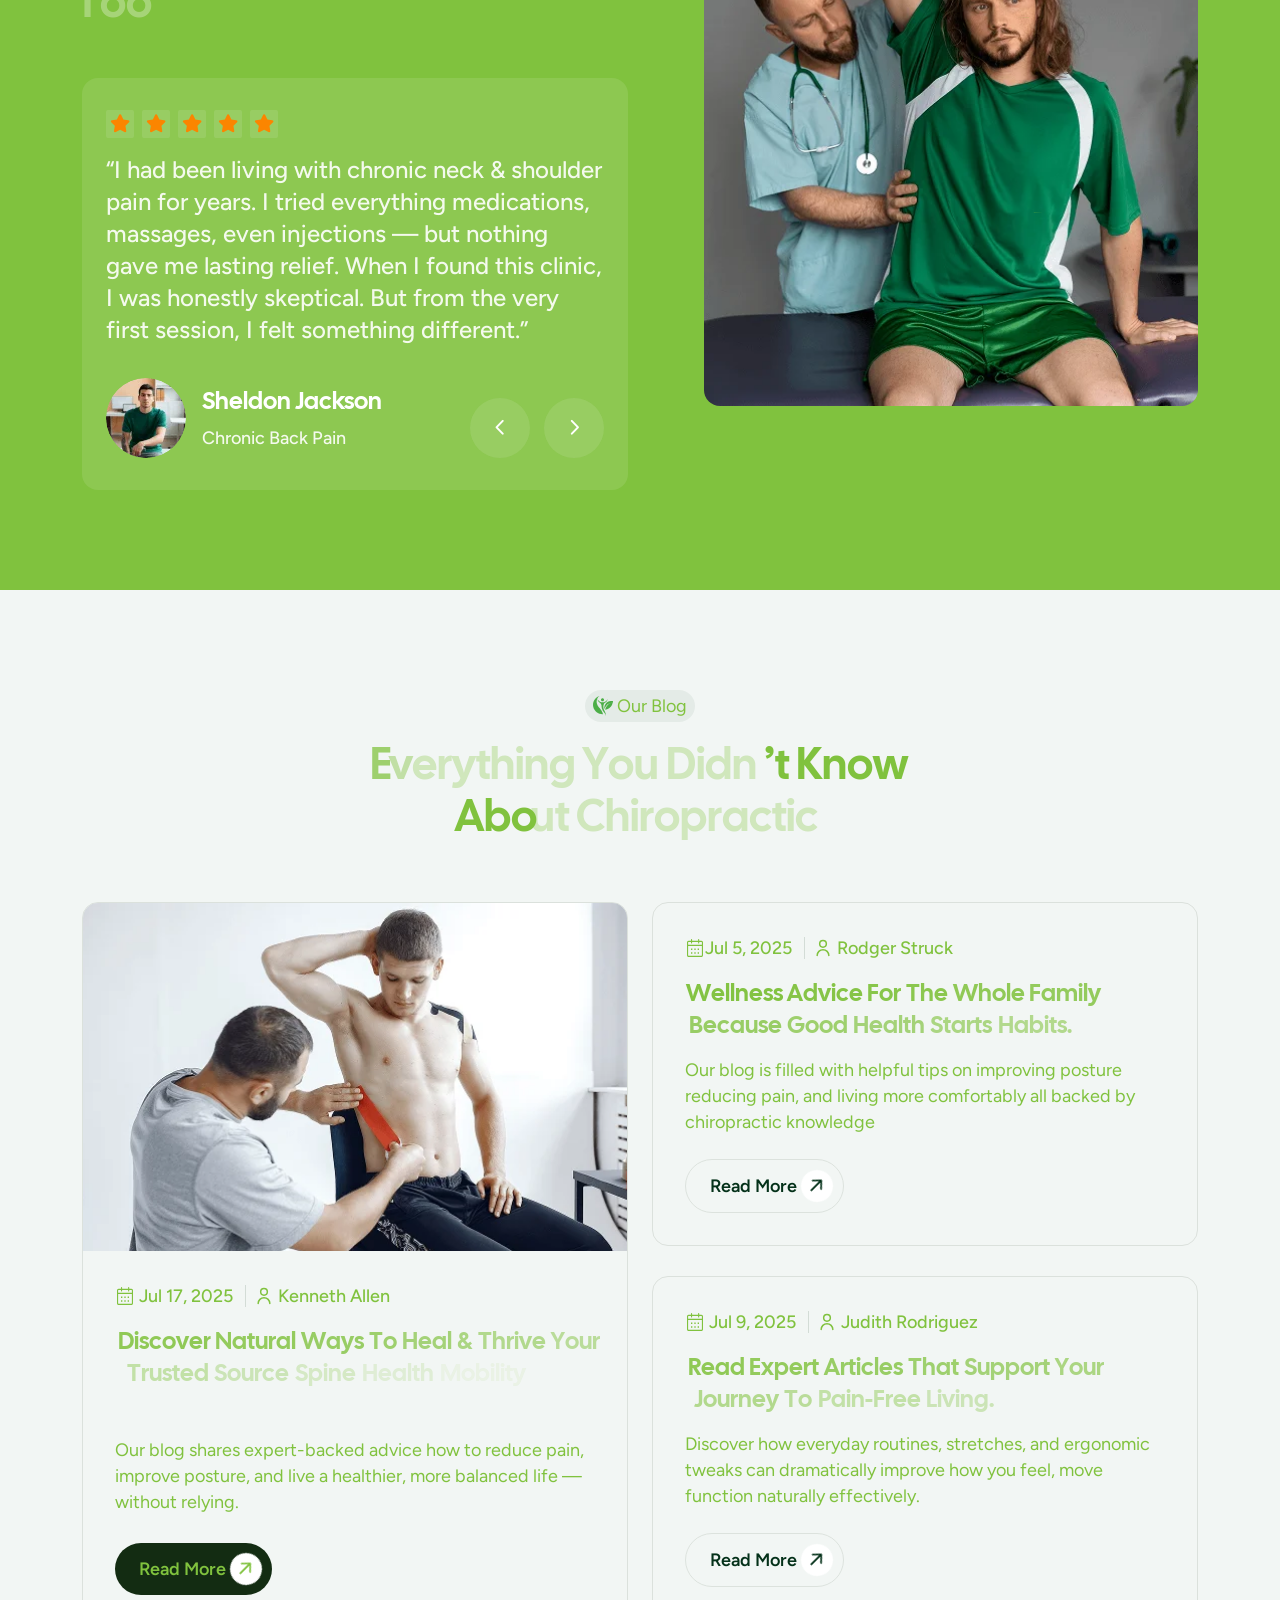
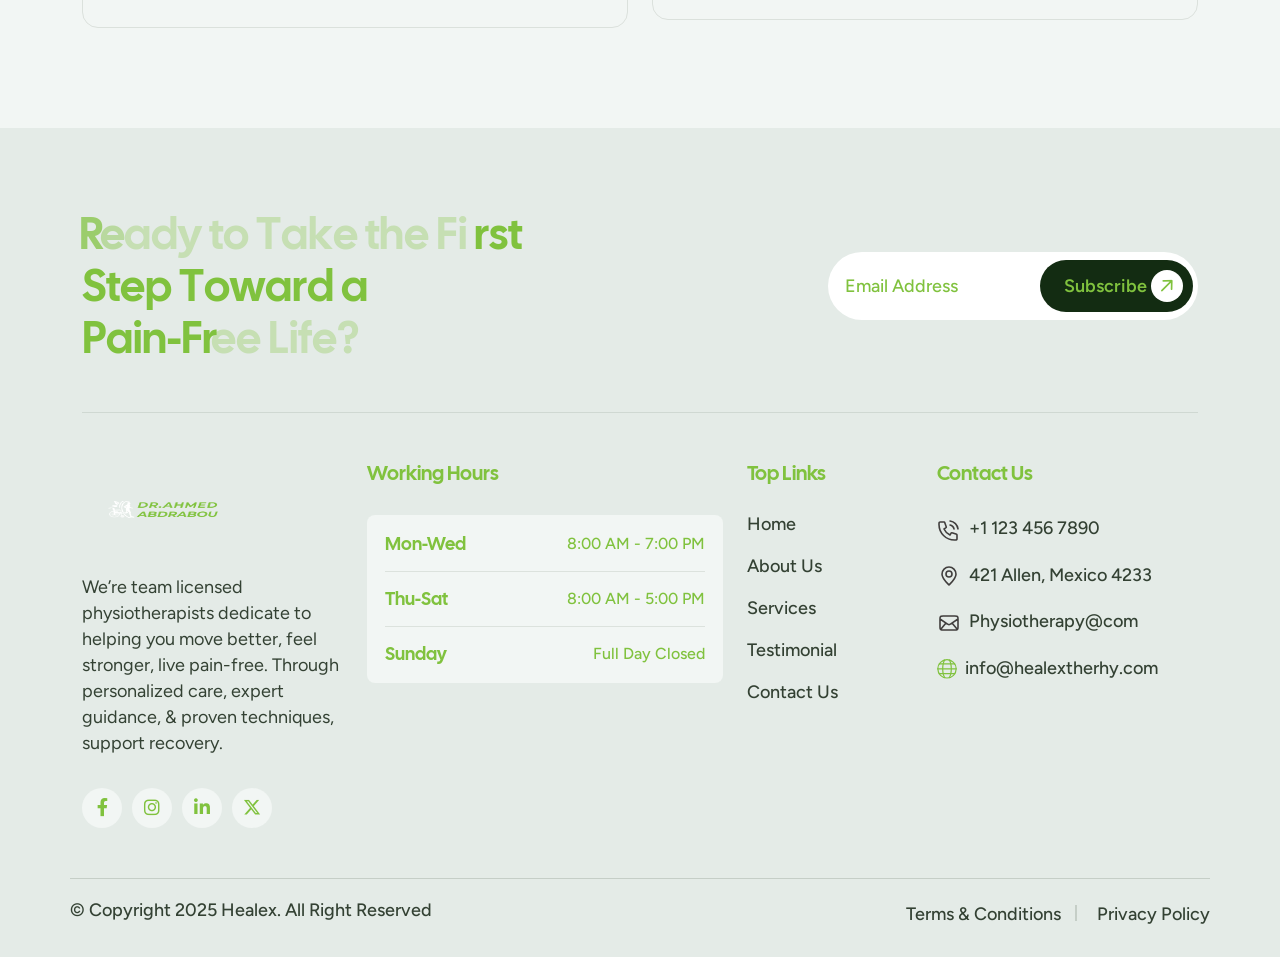
==== commit 683a62a4: "New edit" ====
--- a/index.html
+++ b/index.html
@@ -58,7 +58,7 @@
                                     <li><a href="index.html">Home</a></li>
                                     <li><a href="about.html">About us</a></li>
                                     <li><a href="service.html">Service</a></li>
-                                    <li><a href="work.html">Work</a></li>
+                                    <li><a href="case.html">Case</a></li>
                                     <li><a href="blog.html">Blog</a></li>
                                     <li><a href="contact.html">Contact</a></li>
                                 </ul>
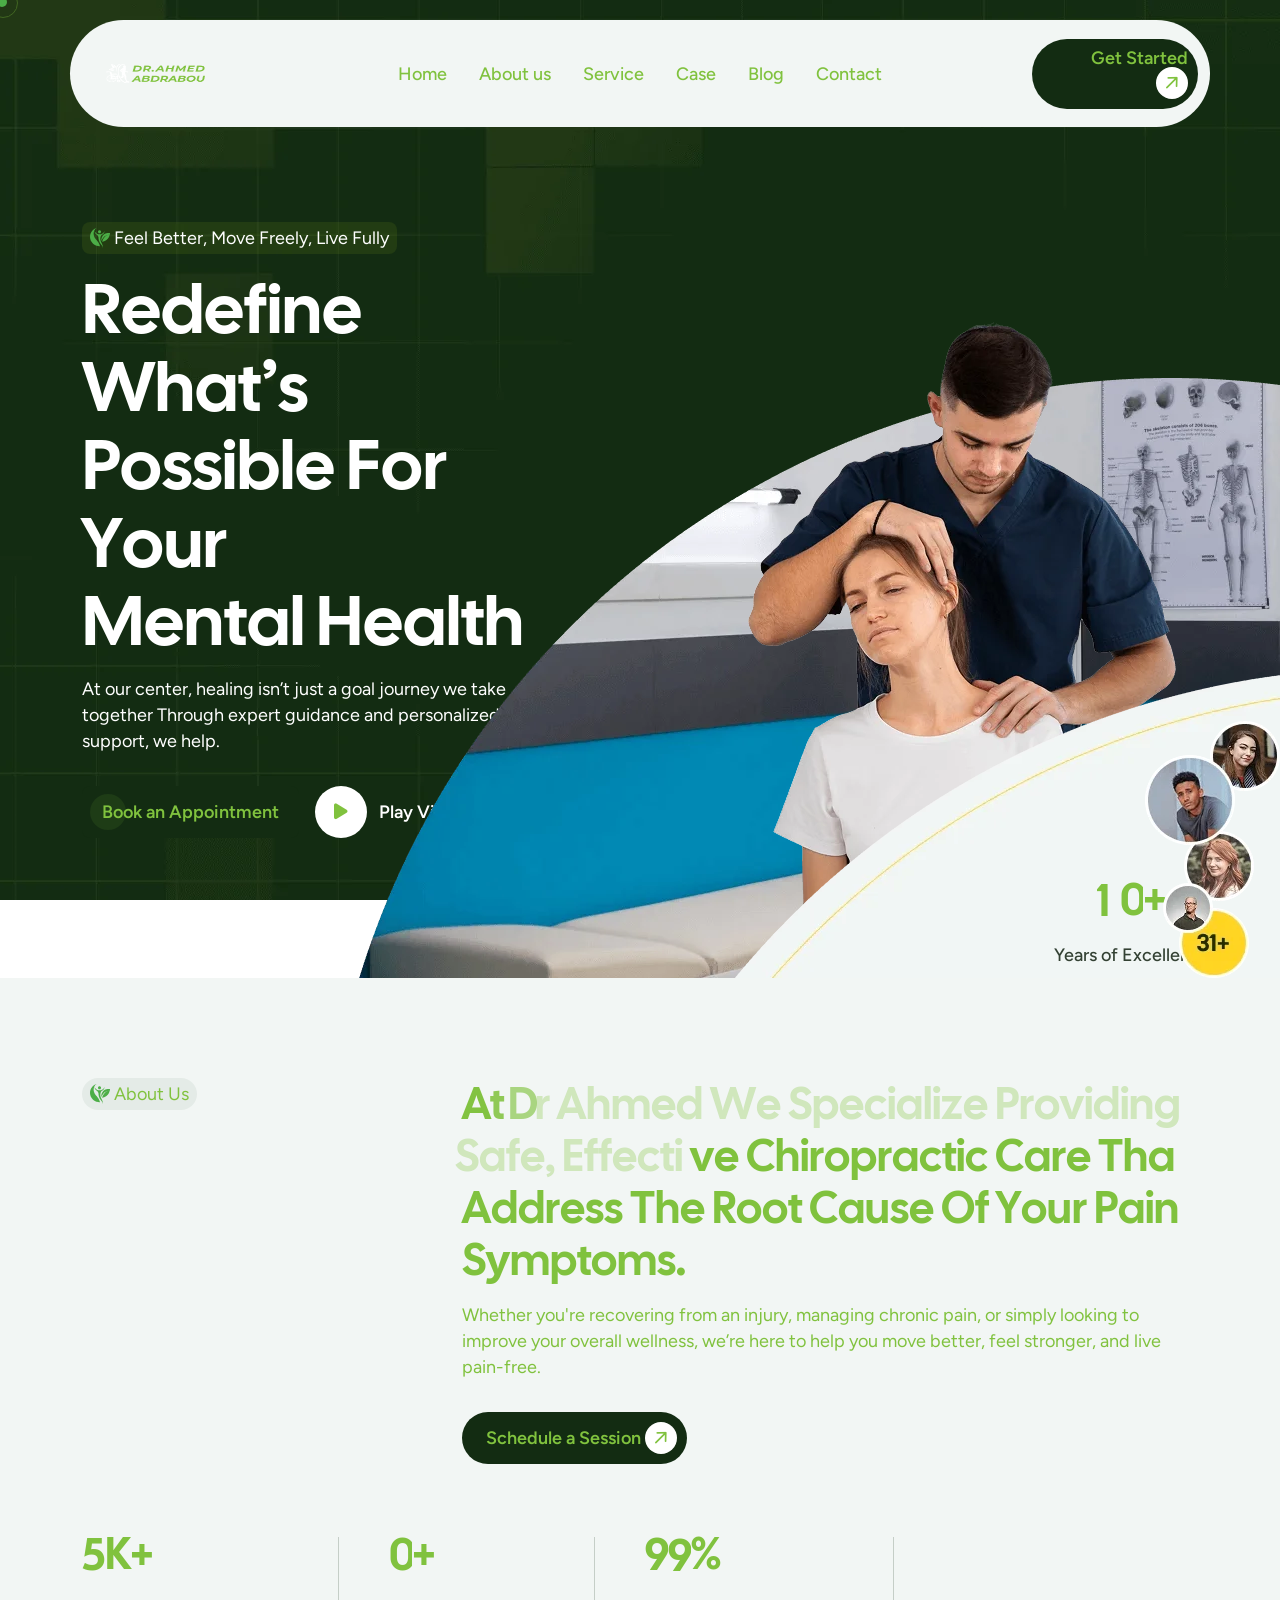
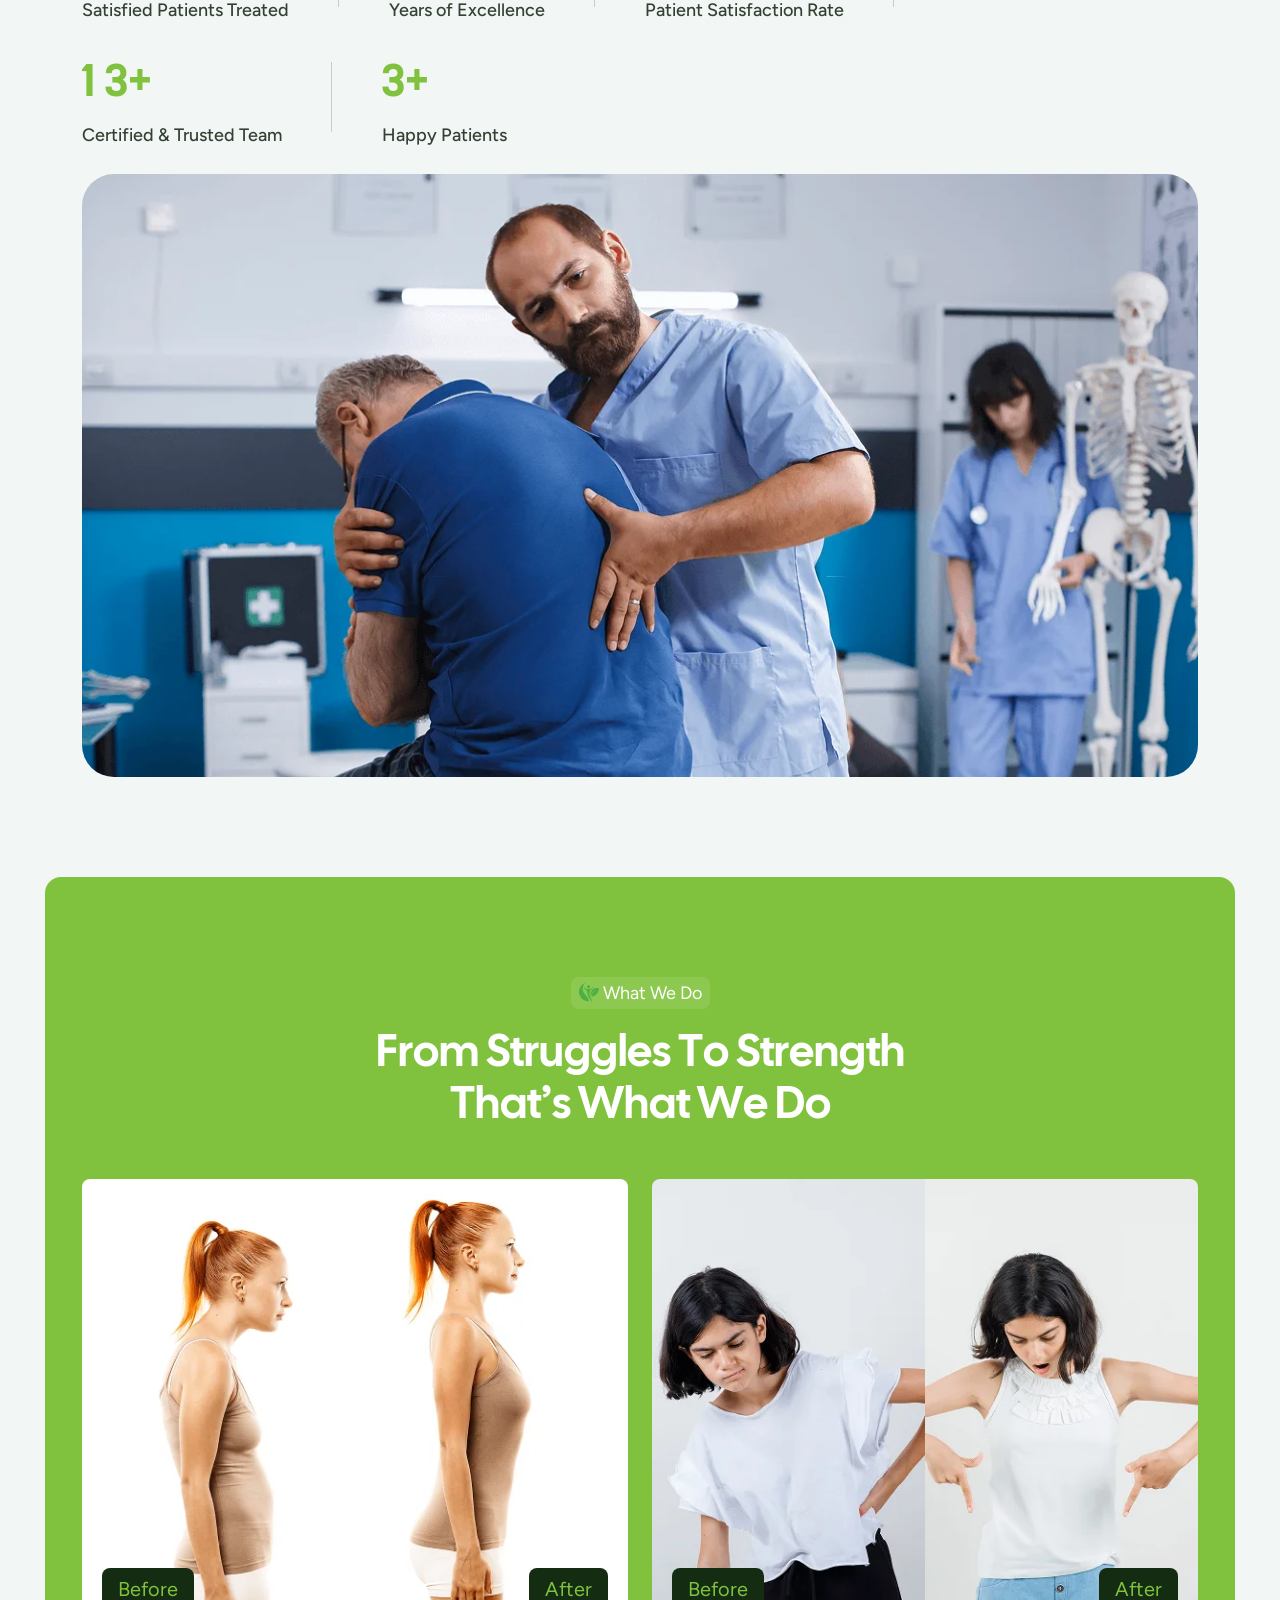
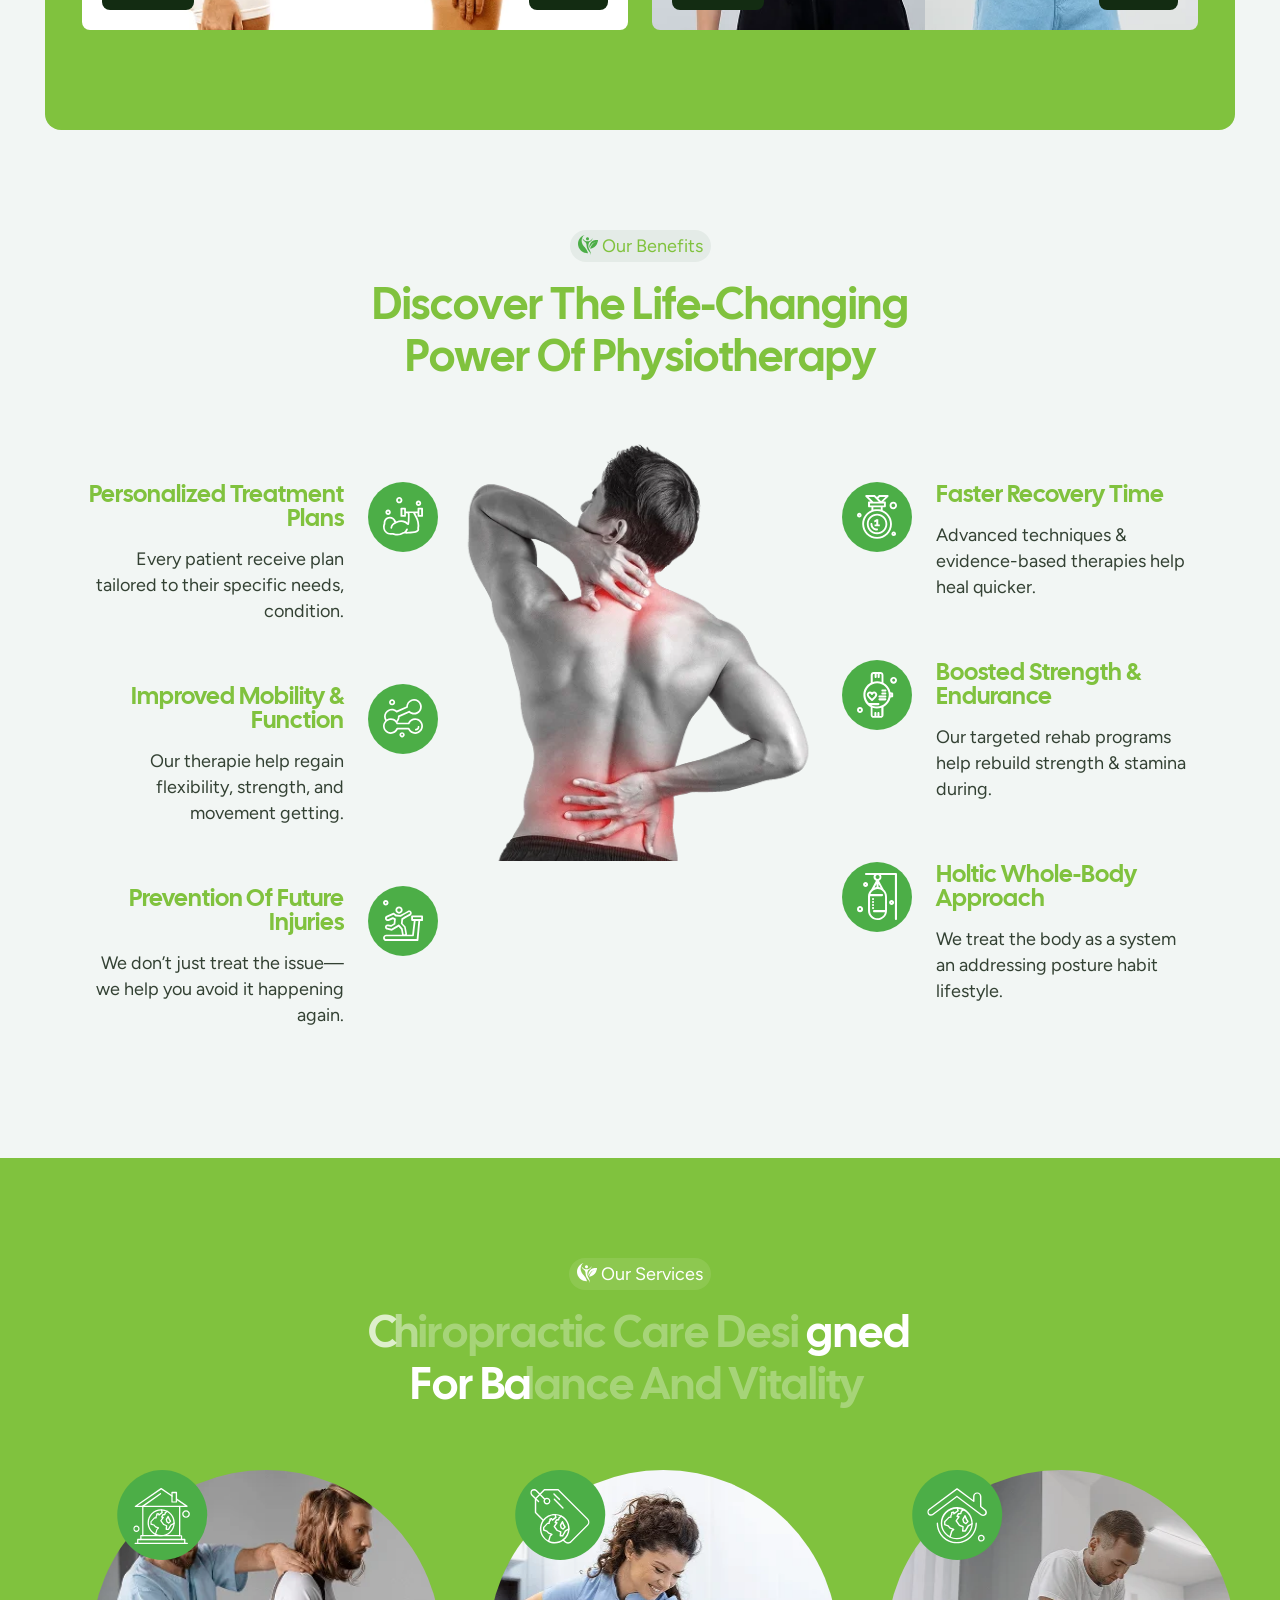
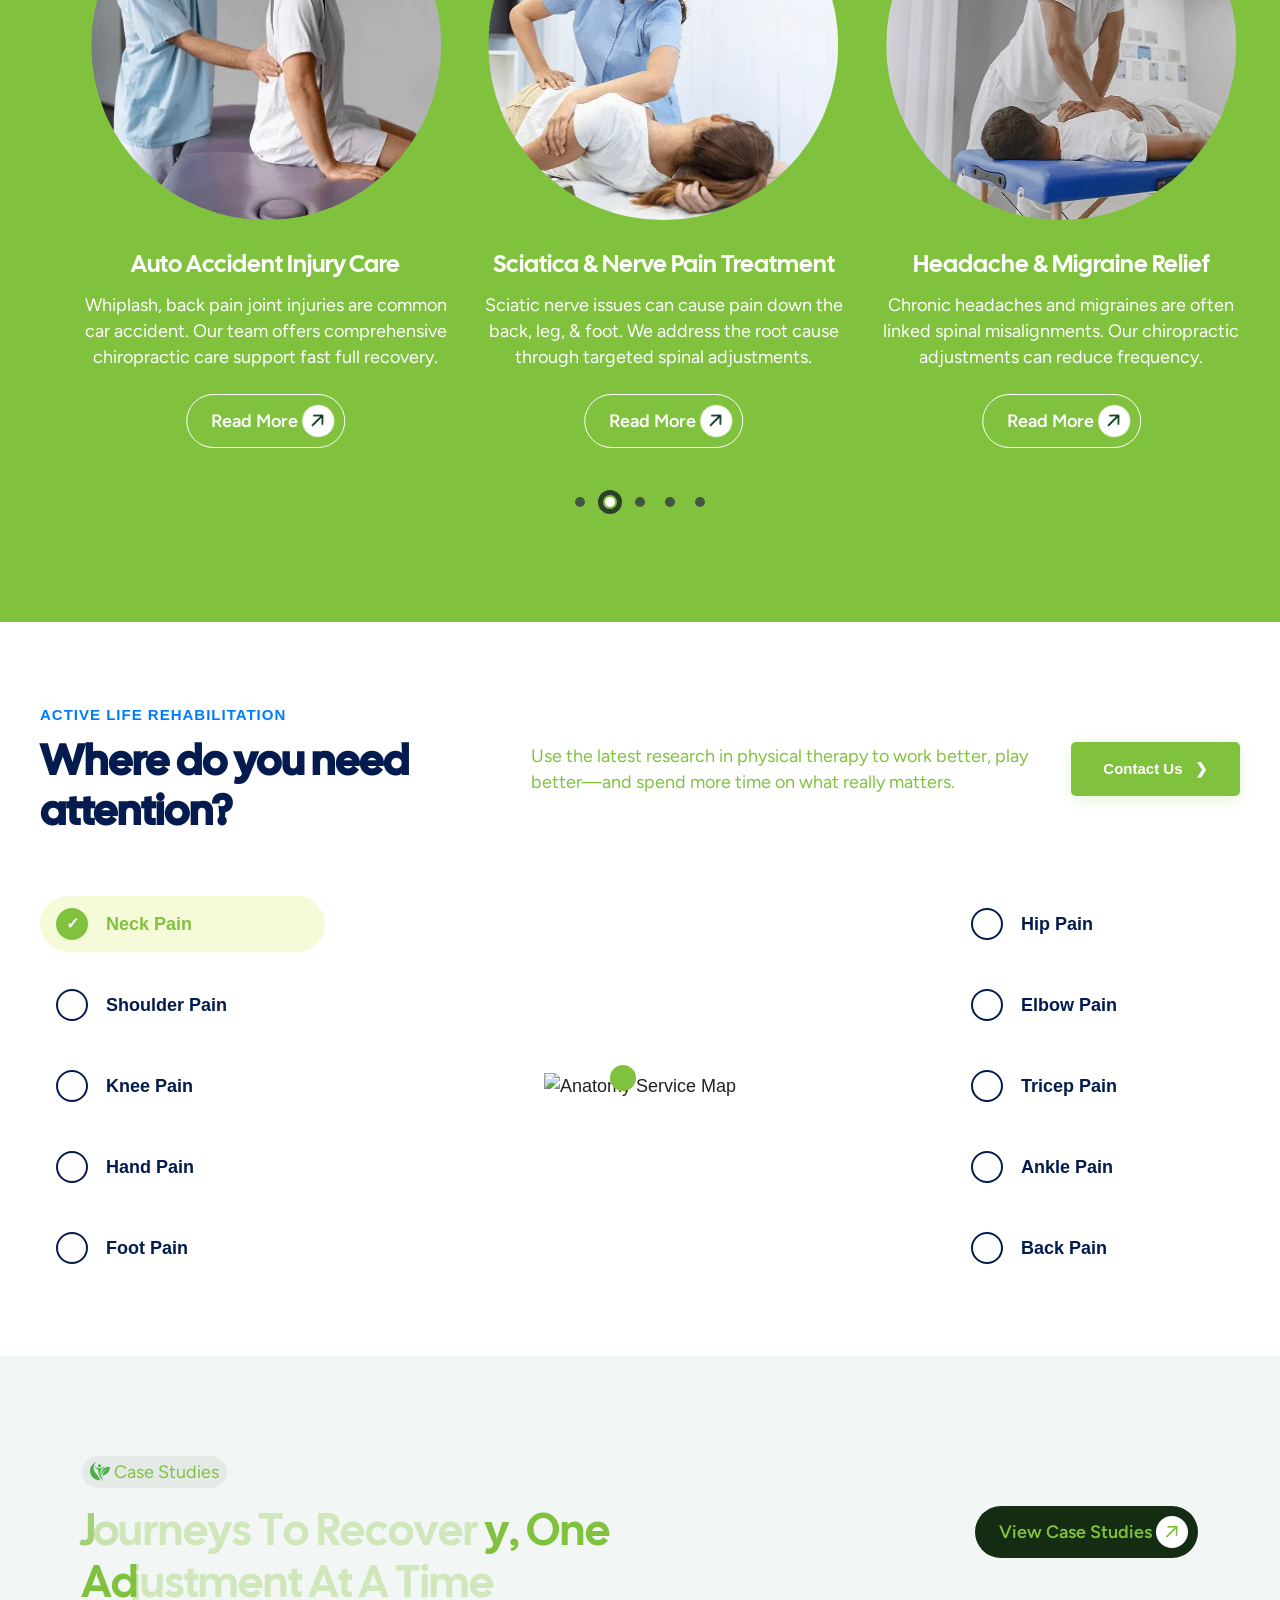
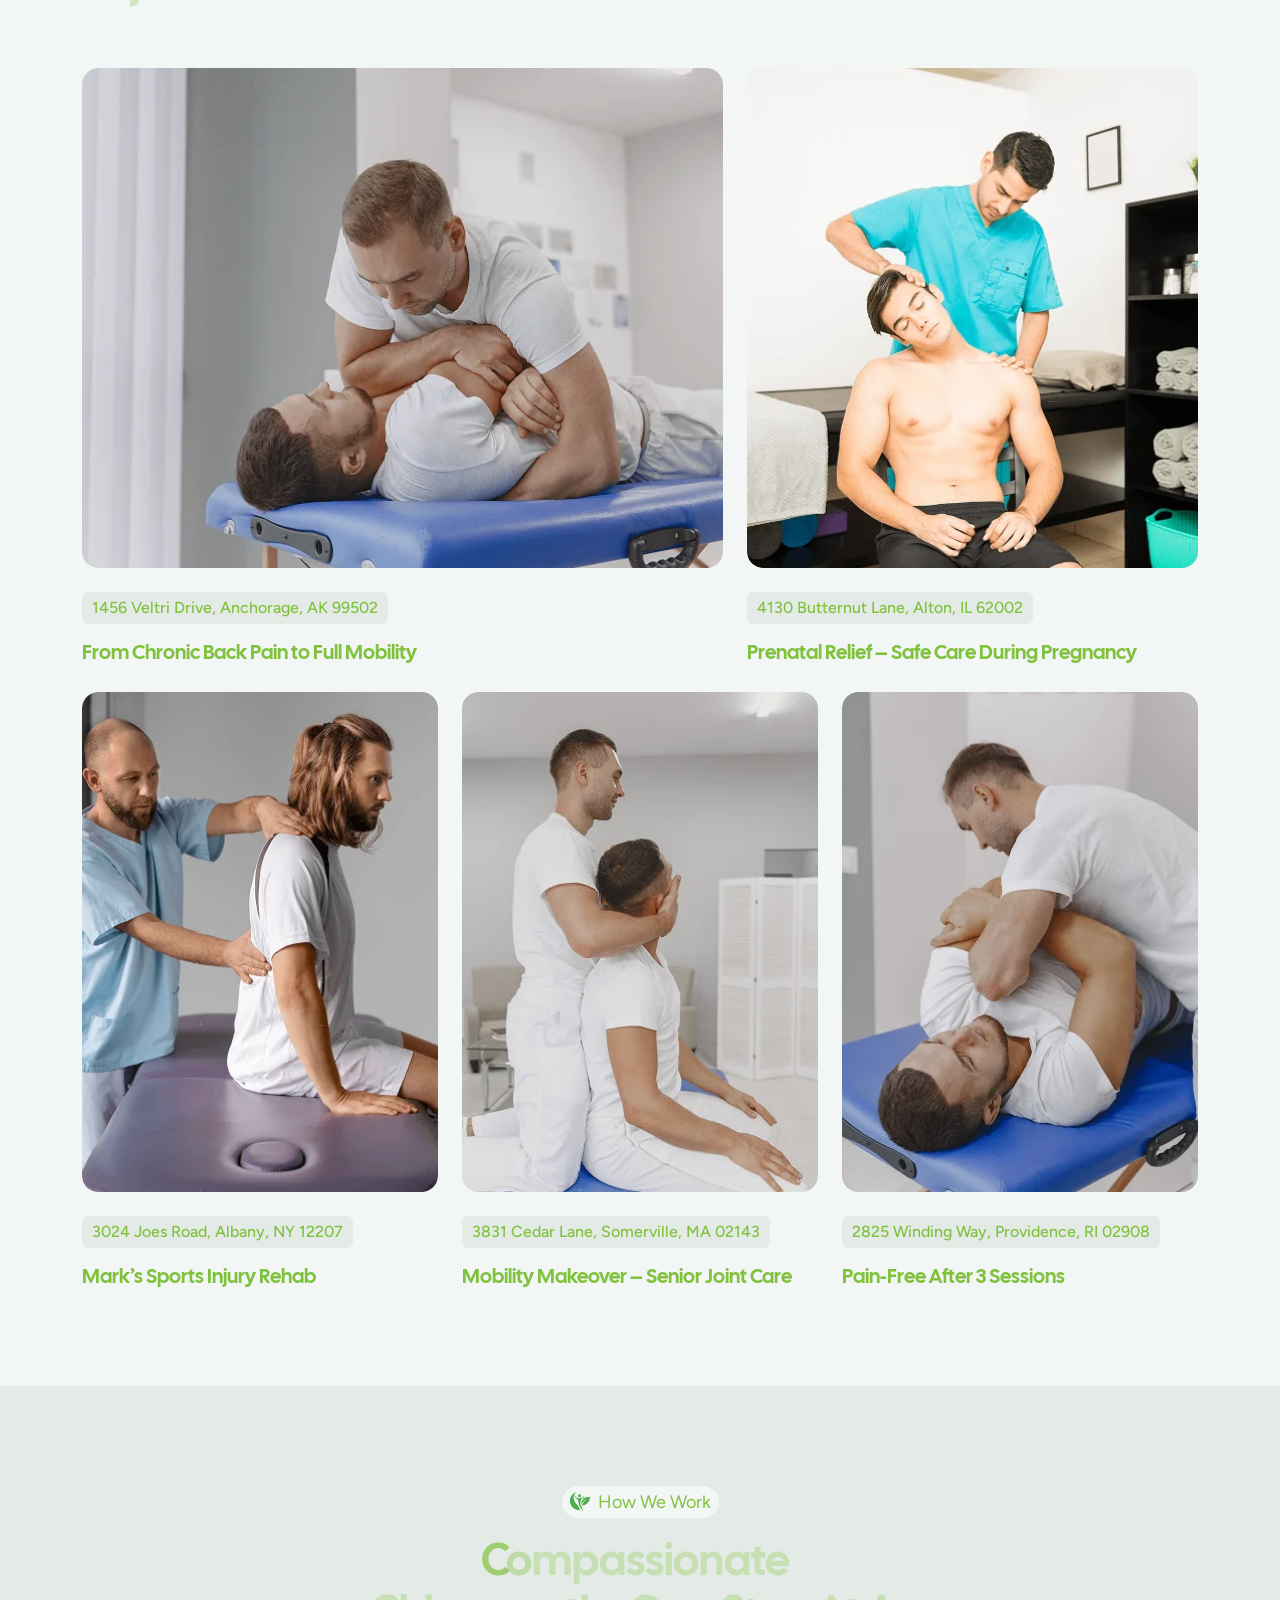
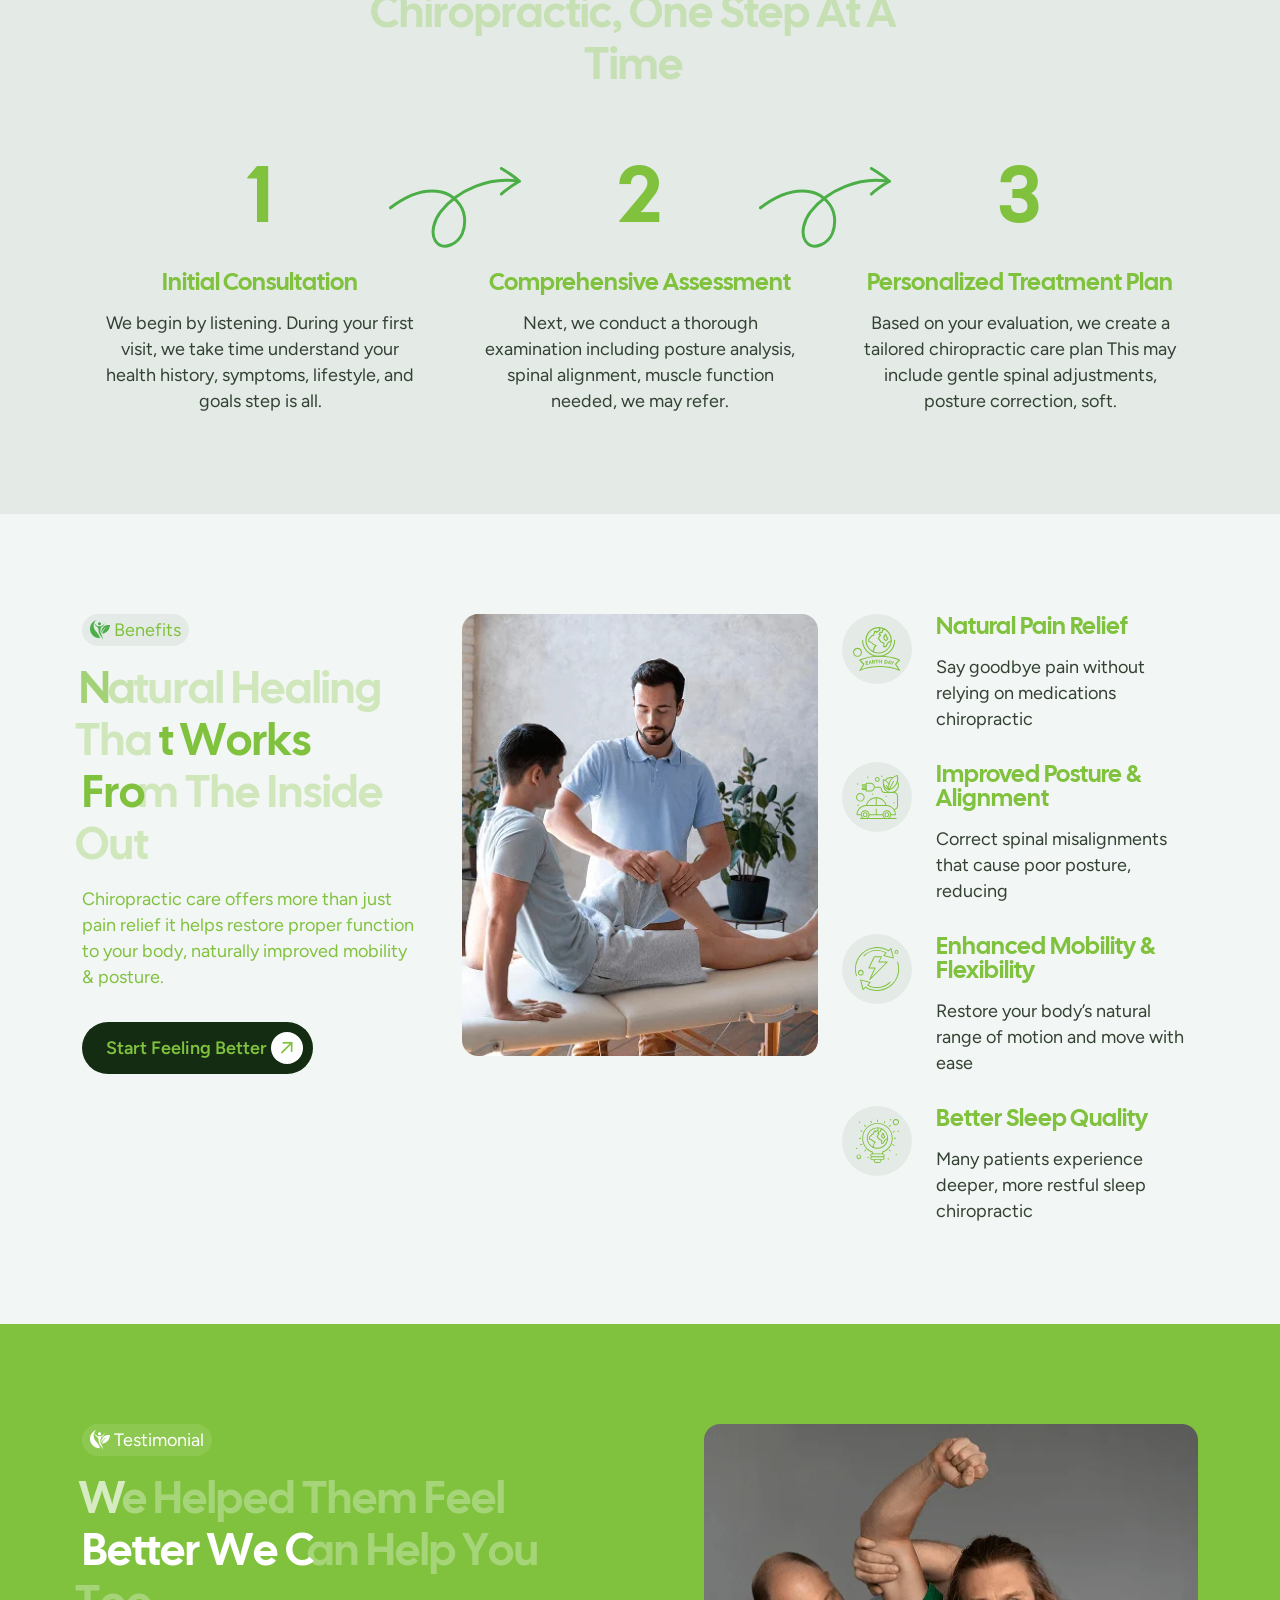
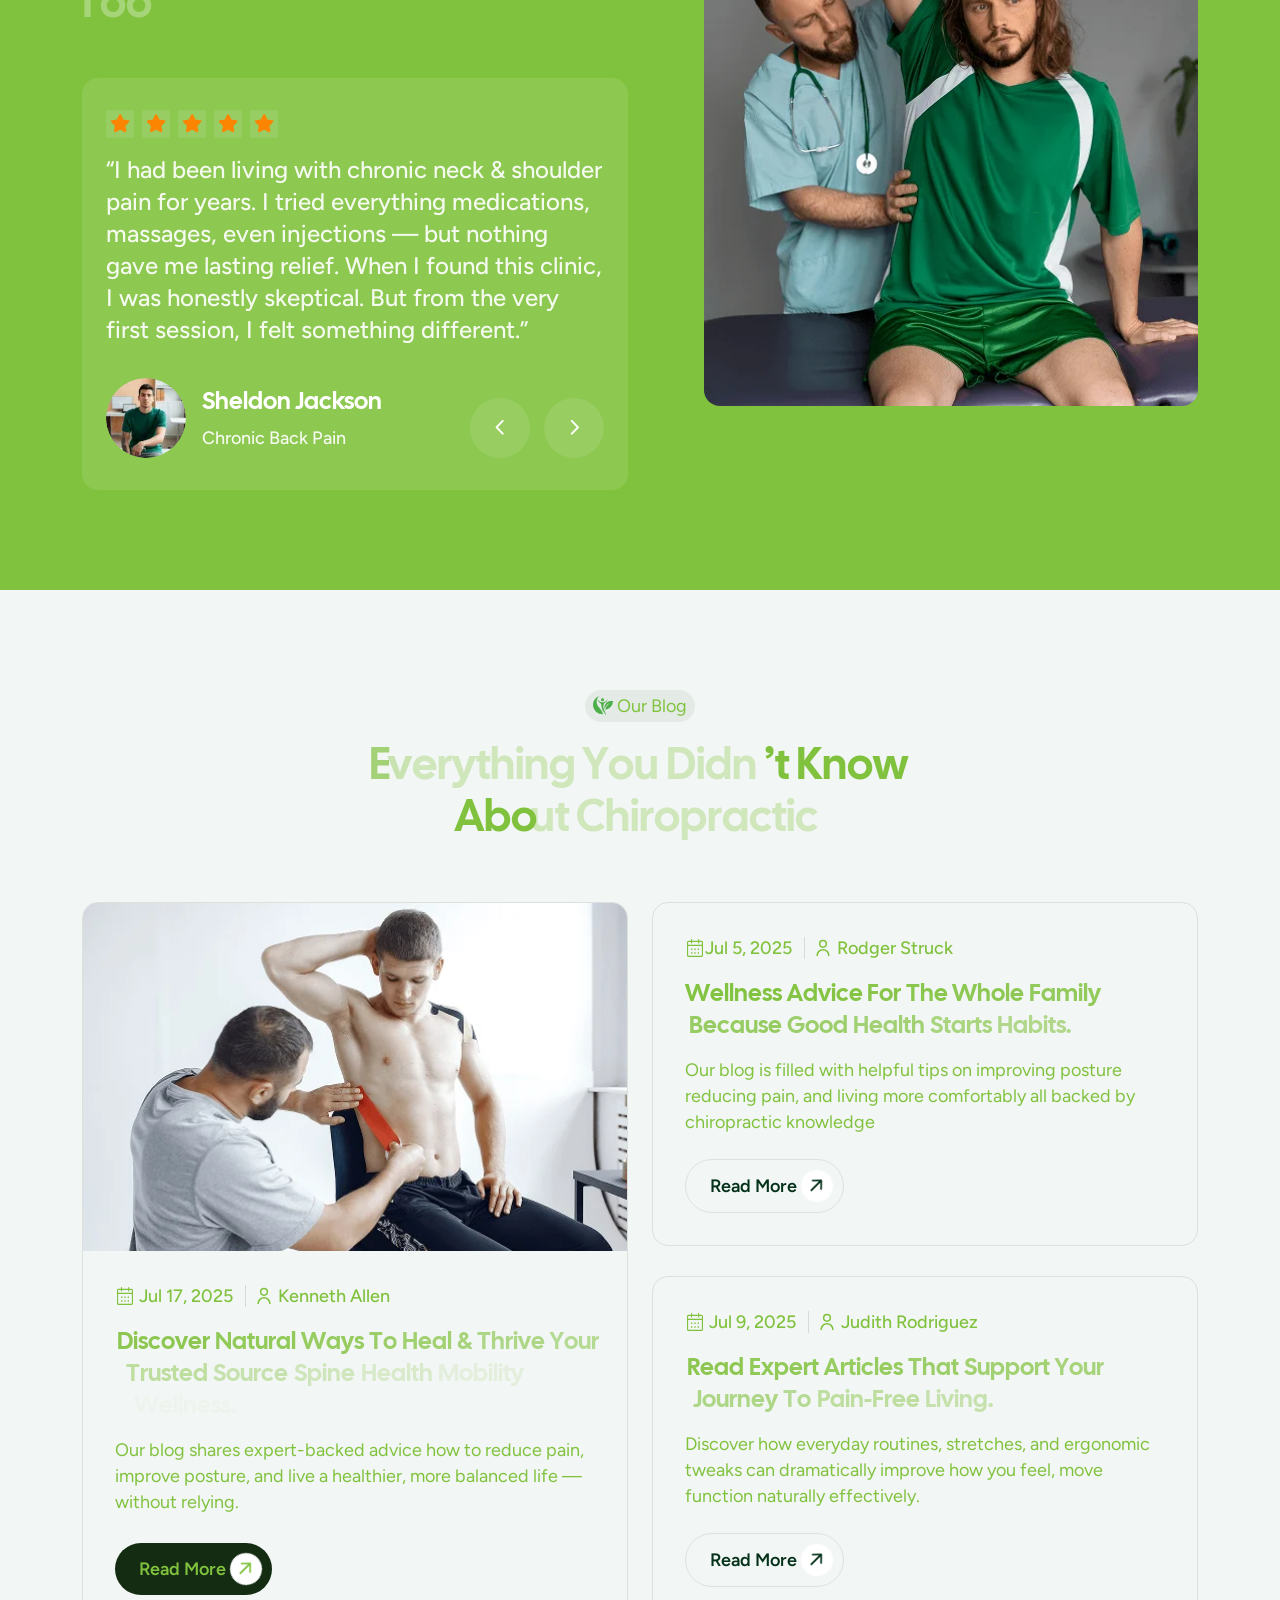
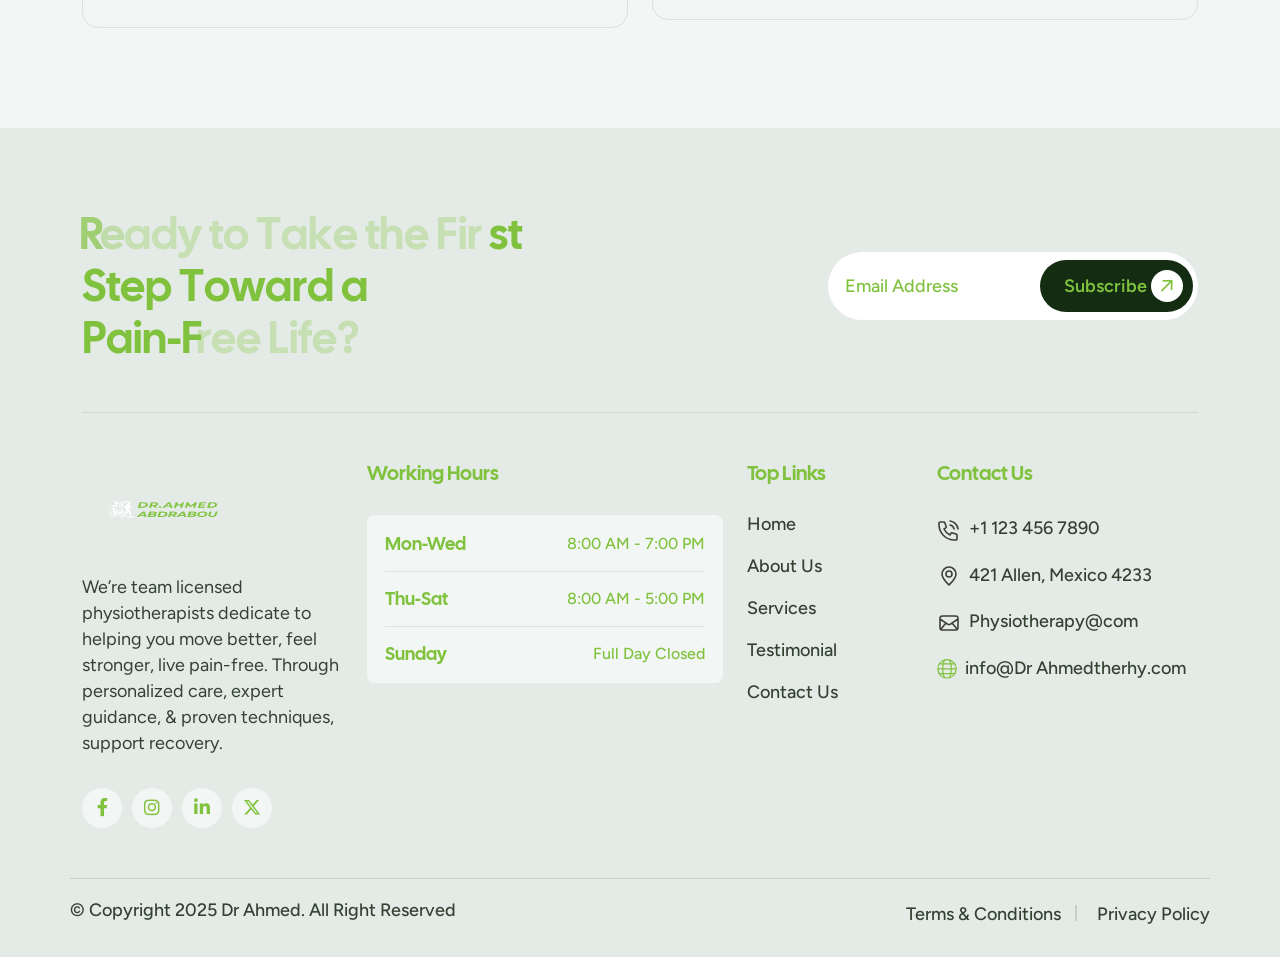
==== commit 4c2f29e7: "New edit" ====
--- a/index.html
+++ b/index.html
@@ -114,7 +114,7 @@
             <div class="vl-offcanvas-info mb-30">
                 <h3 class="vl-offcanvas-sm-title mb-20">Contact Us</h3>
                 <a href="#"><span><img src="assets/img/icon/footer-ph-1.1.svg" alt=""></span> +57 9954 6476</a>
-                <a href="#"><span><img src="assets/img/icon/footer-mail-1.1.svg" alt=""></span> hello@healex.com</a>
+                <a href="#"><span><img src="assets/img/icon/footer-mail-1.1.svg" alt=""></span> hello@Dr Ahmed.com</a>
                 <a href="#"><span><img src="assets/img/icon/vl-location-1.1.svg" alt=""></span>Los Angles,California</a>
             </div>
 
@@ -215,7 +215,7 @@
                         <div class="vl-about-content-wrap mb-60">
                             <!-- vkl section title start -->
                             <div class="vkl-section-title">
-                                <h2 class="title text-effect">At Healex We Specialize Providing Safe, Effective Chiropractic Care Tha Address The Root Cause Of Your Pain Symptoms.</h2>
+                                <h2 class="title text-effect">At Dr Ahmed We Specialize Providing Safe, Effective Chiropractic Care Tha Address The Root Cause Of Your Pain Symptoms.</h2>
                                 <p class="para pt-16 pb-32" data-aos="fade-up">Whether you're recovering from an injury, managing chronic pain, or simply looking to improve your overall wellness, we’re here to help you move better, feel stronger, and live pain-free.</p>
                             </div>
                             <!-- vkl section title end -->
@@ -1339,7 +1339,7 @@
                                 <li><a href="#"><span class="mr-8"><img src="assets/img/icon/footer-mail-1.1.svg"
                                                 alt=""></span>Physiotherapy@com</a></li>
                                 <li><a href="#"><span class="mr-8"><img src="assets/img/icon/footer-web-1.1.svg"
-                                                alt=""></span>info@healextherhy.com</a></li>
+                                                alt=""></span>info@Dr Ahmedtherhy.com</a></li>
                             </ul>
                         </div>
                     </div>
@@ -1354,7 +1354,7 @@
                     <div class="row">
                         <div class="col-md-6 mb-30">
                             <div class="vl-footer-copy-right-widget">
-                                <p class="para">© Copyright 2025 Healex. All Right Reserved</p>
+                                <p class="para">© Copyright 2025 Dr Ahmed. All Right Reserved</p>
                             </div>
                         </div>
                         <div class="col-md-6 mb-30">
--- a/assets/css/style.css
+++ b/assets/css/style.css
@@ -1,6 +1,6 @@
 /*-----------------------------------------------------------------------------------
 
-    Template Name: Healex - Physiotherapy & Chiropractor Wellness HTML Template
+    Template Name: Dr Ahmed - Physiotherapy & Chiropractor Wellness HTML Template
     Author: VikingLab
     Support: 
     Description: Example HTML Template
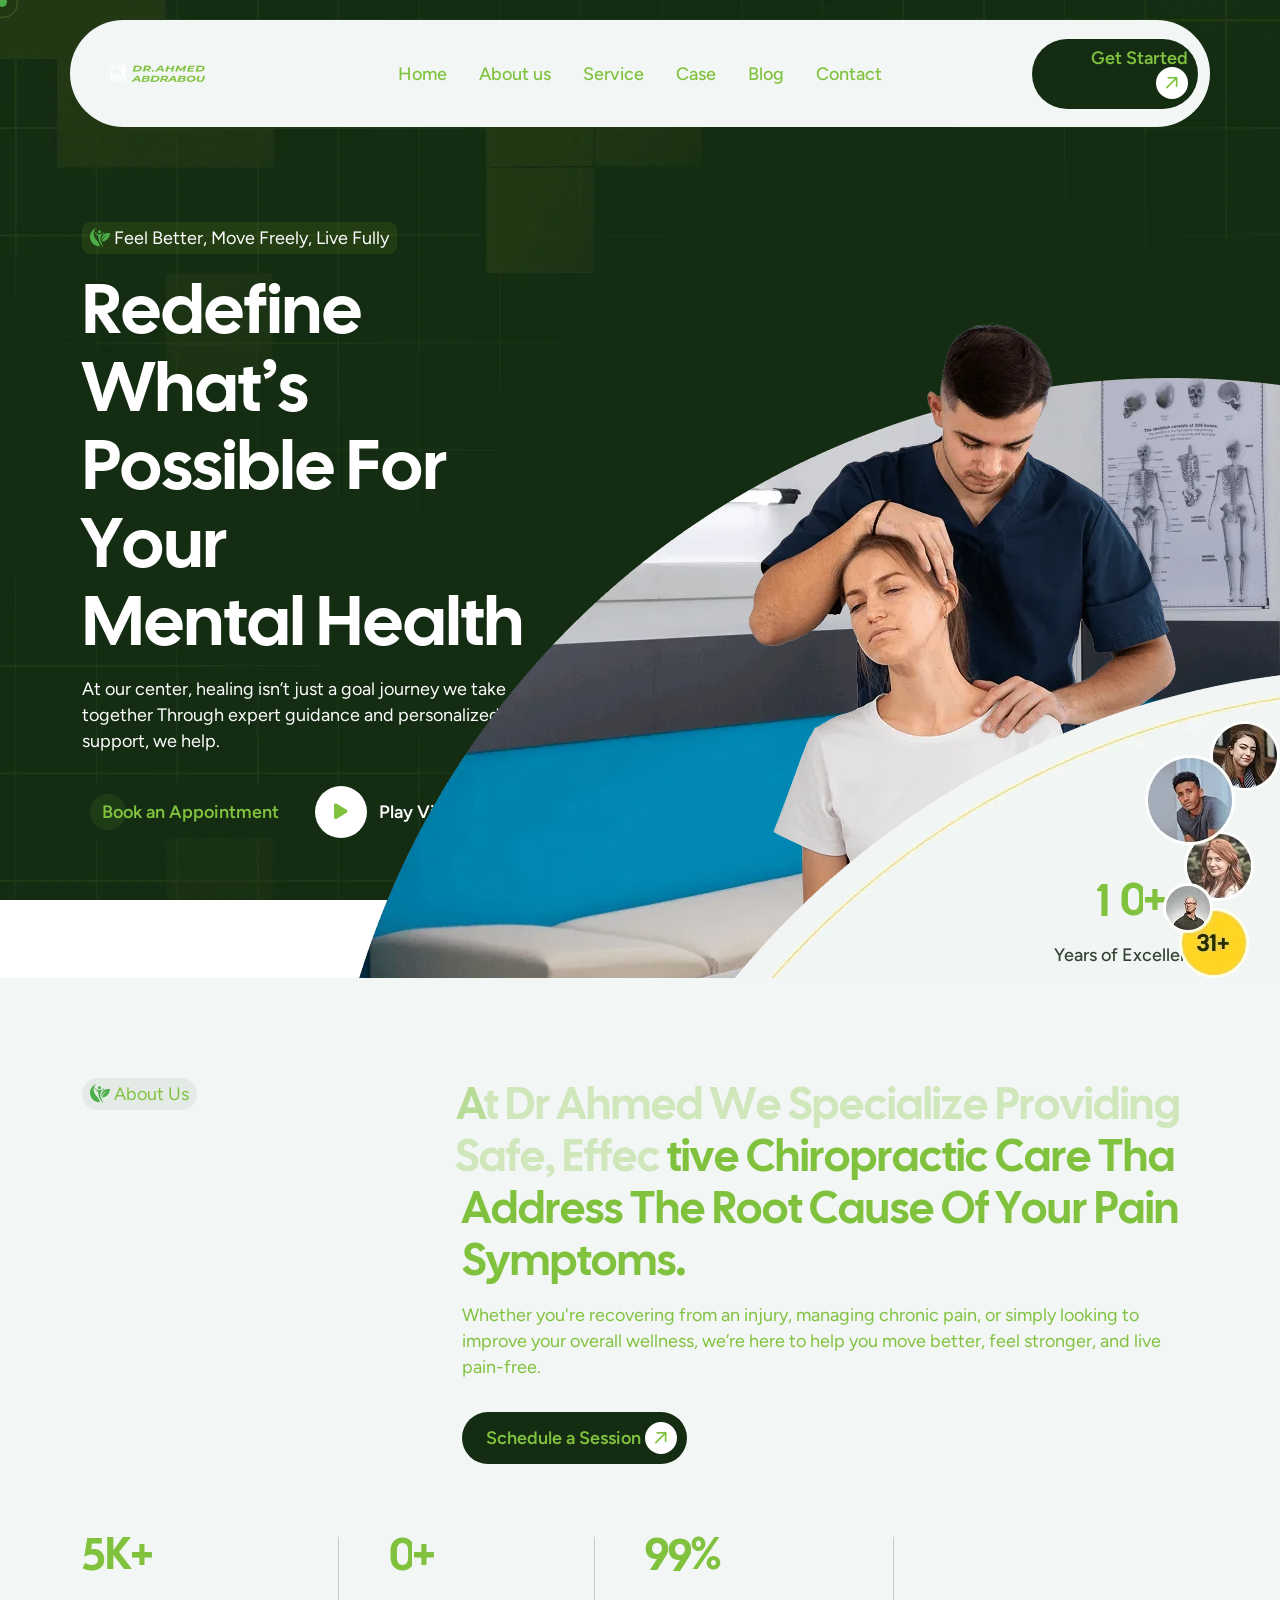
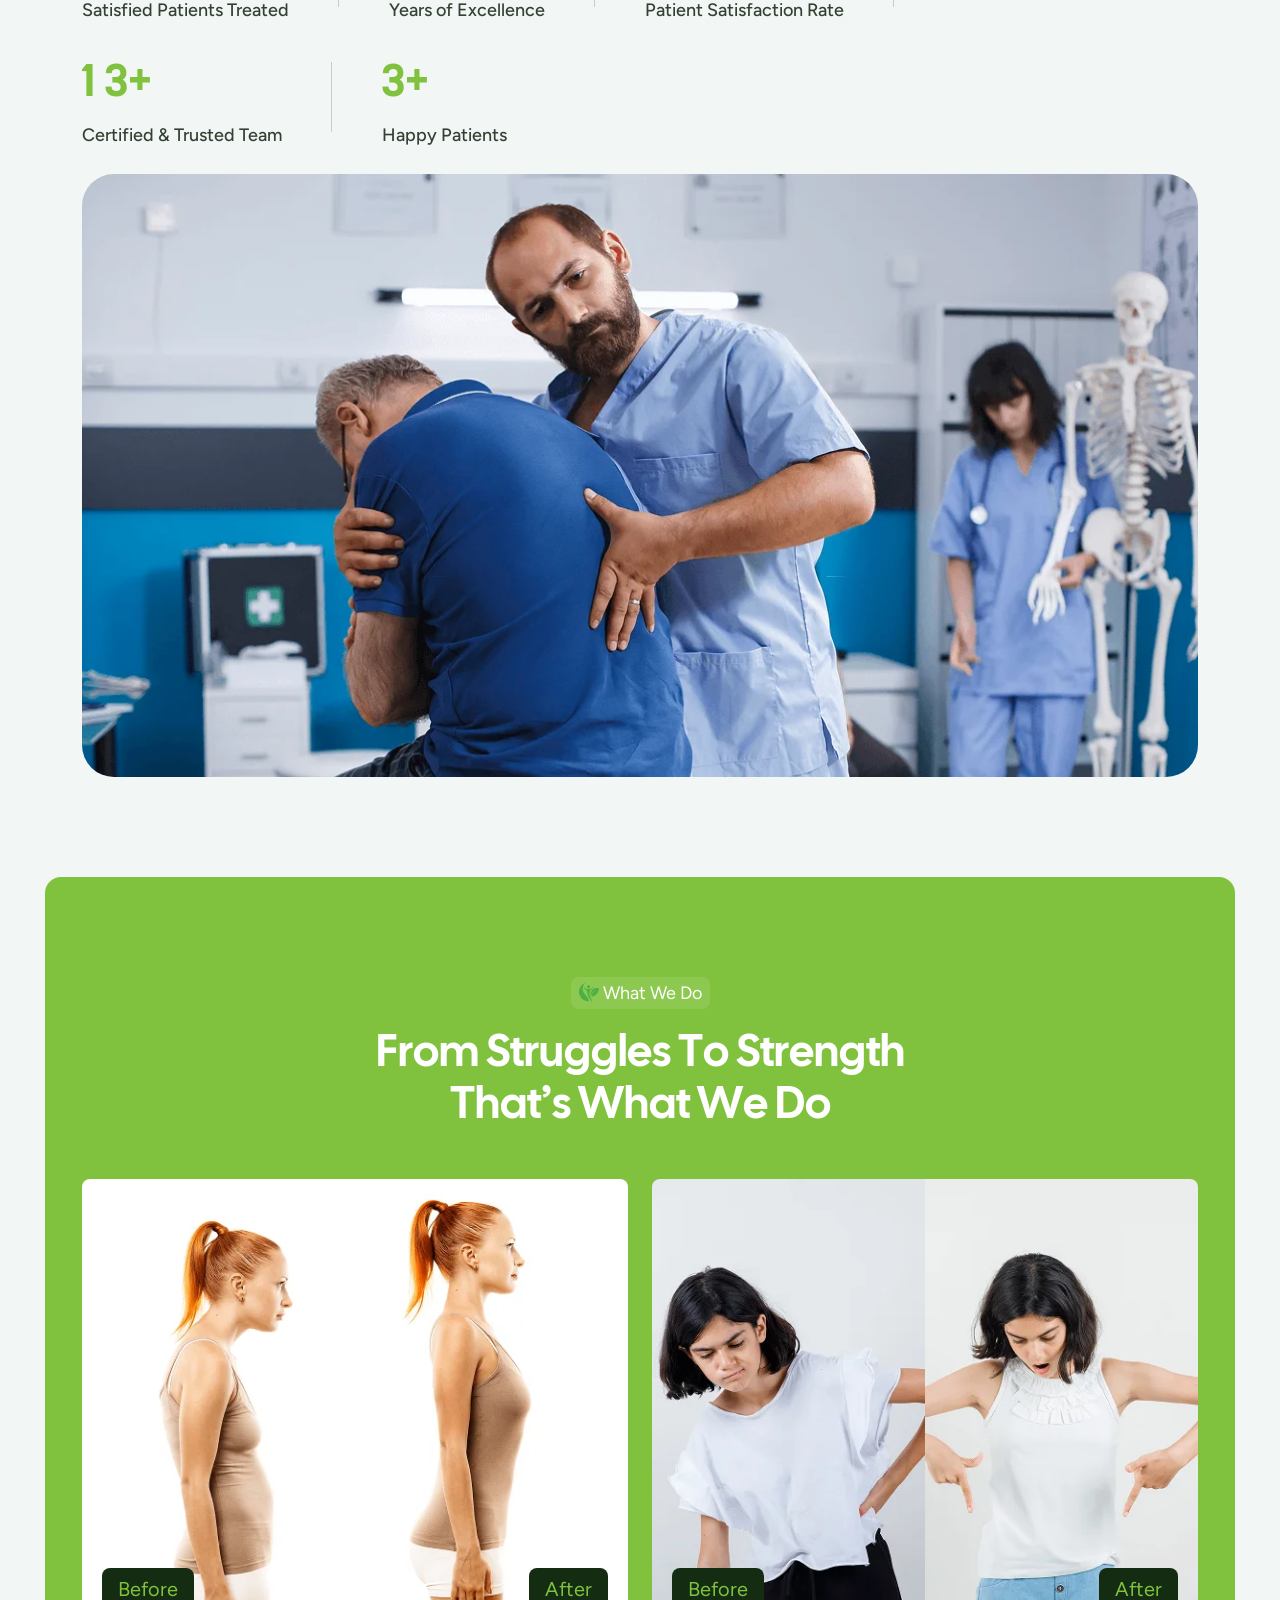
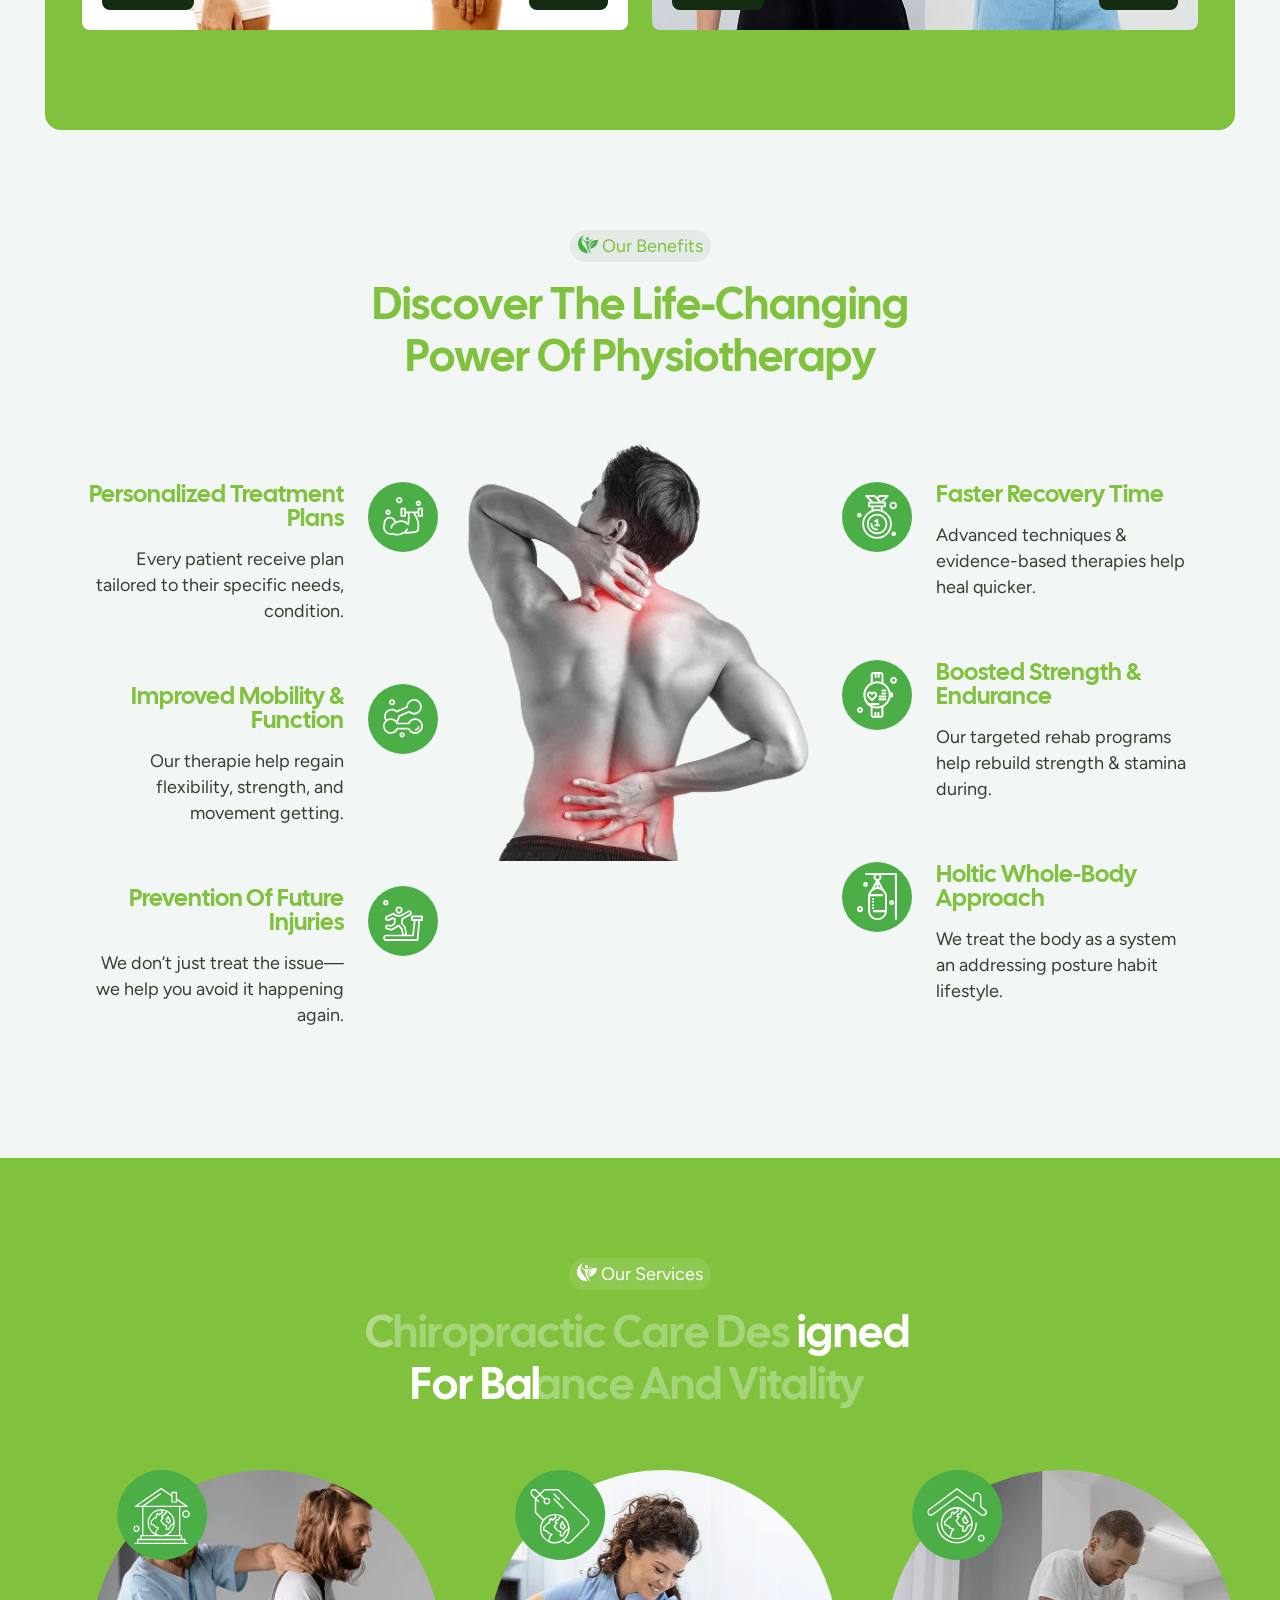
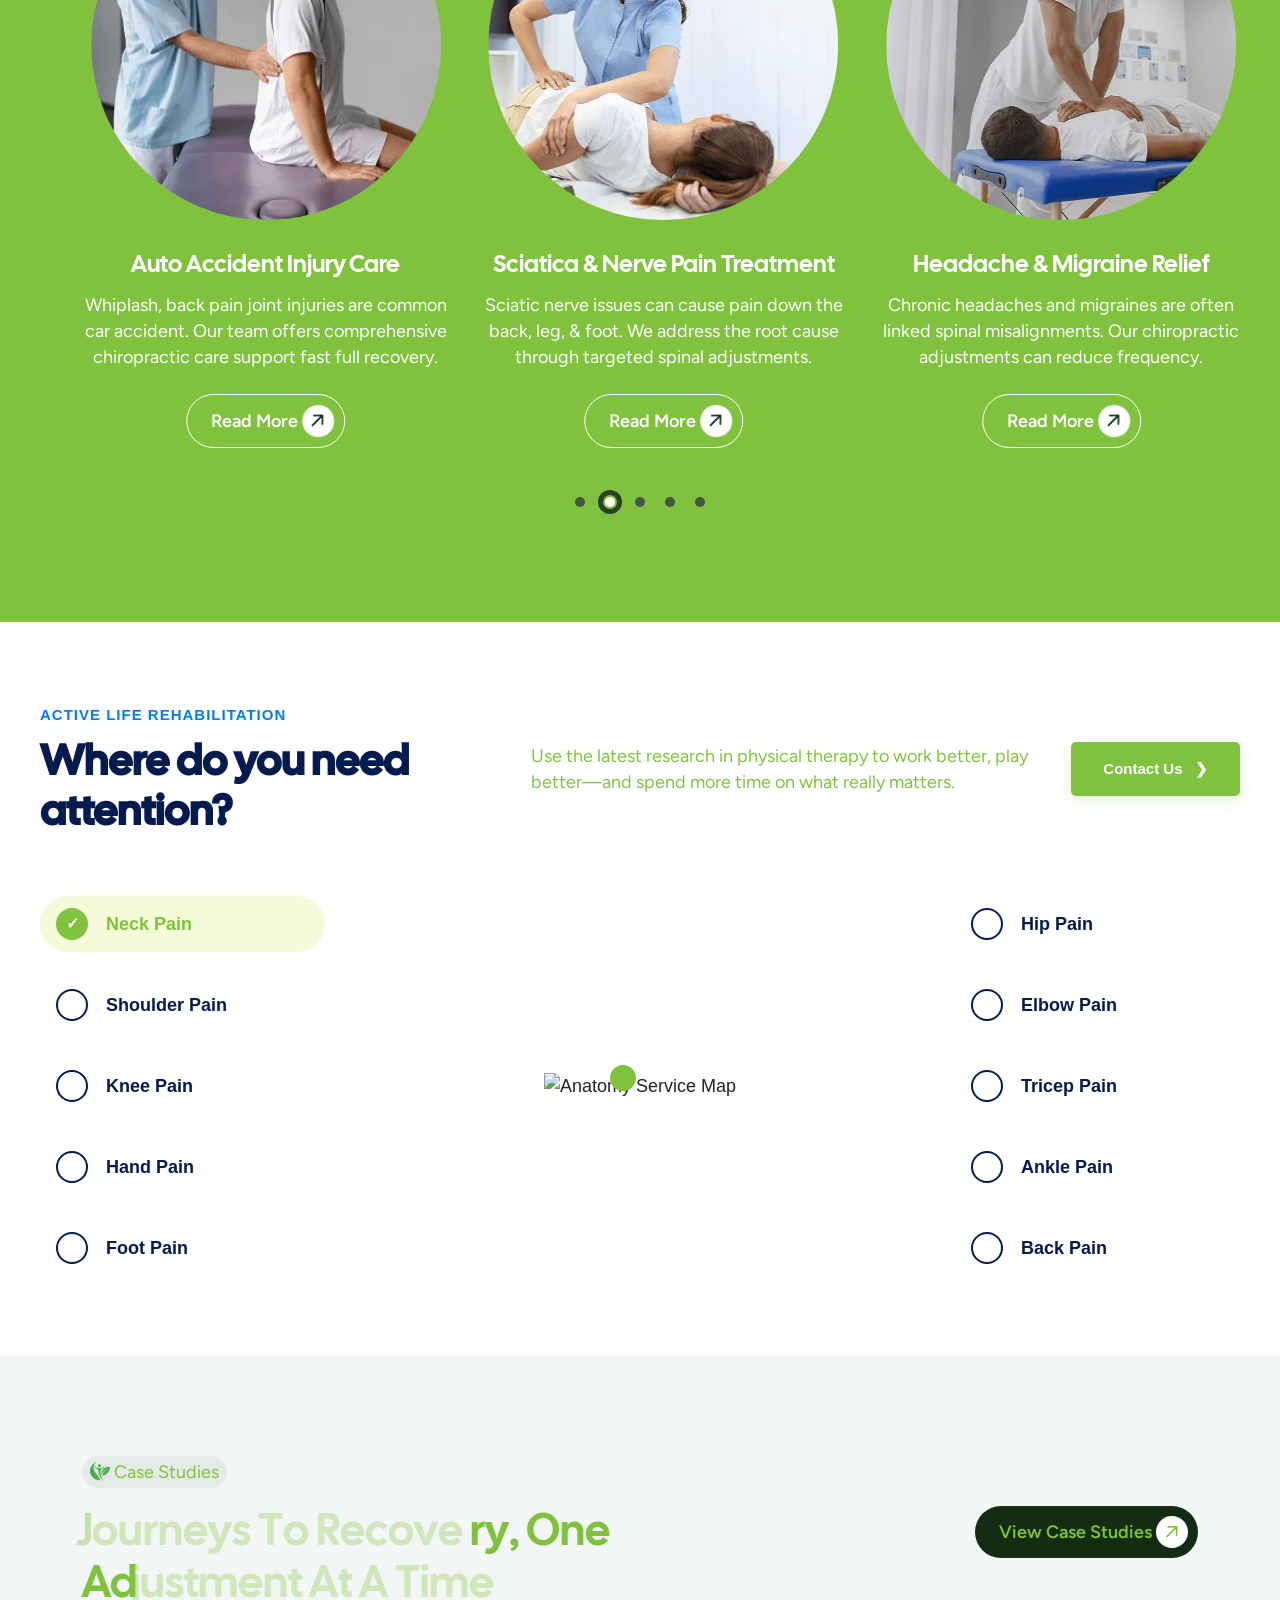
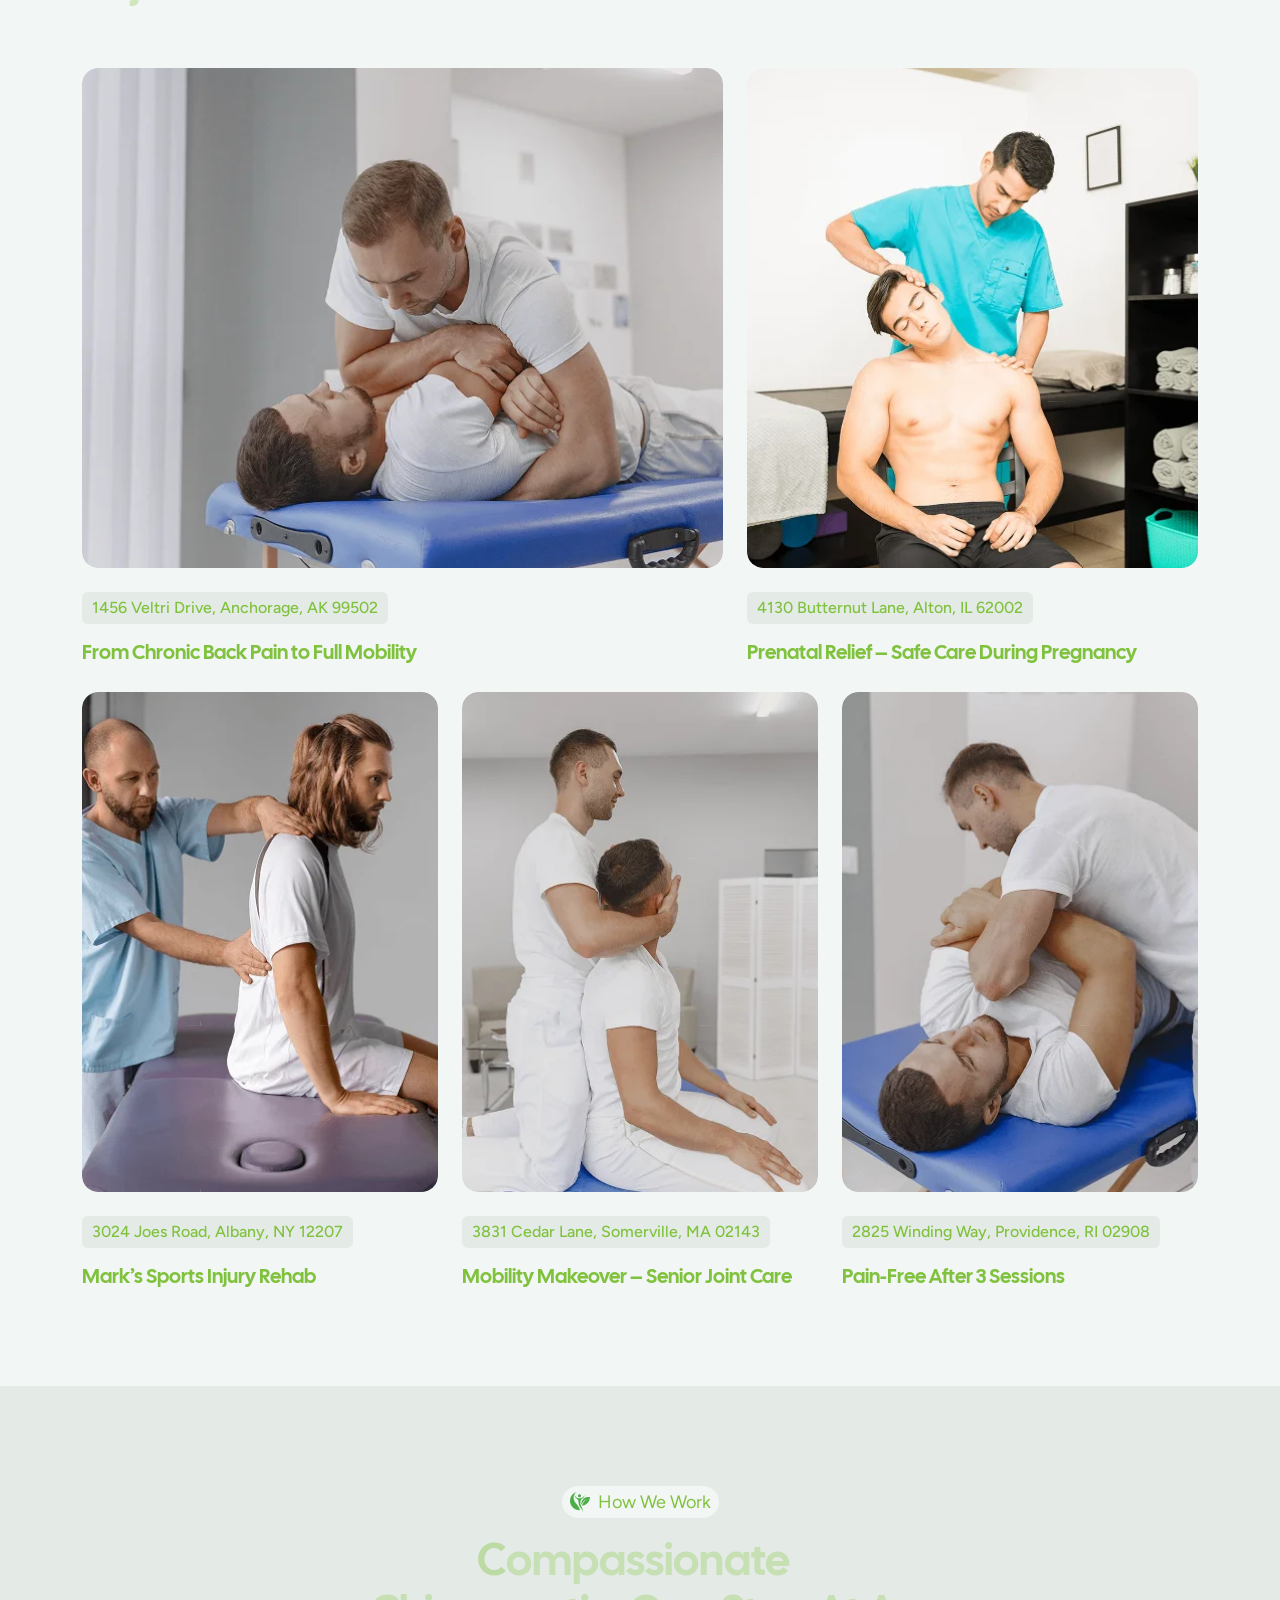
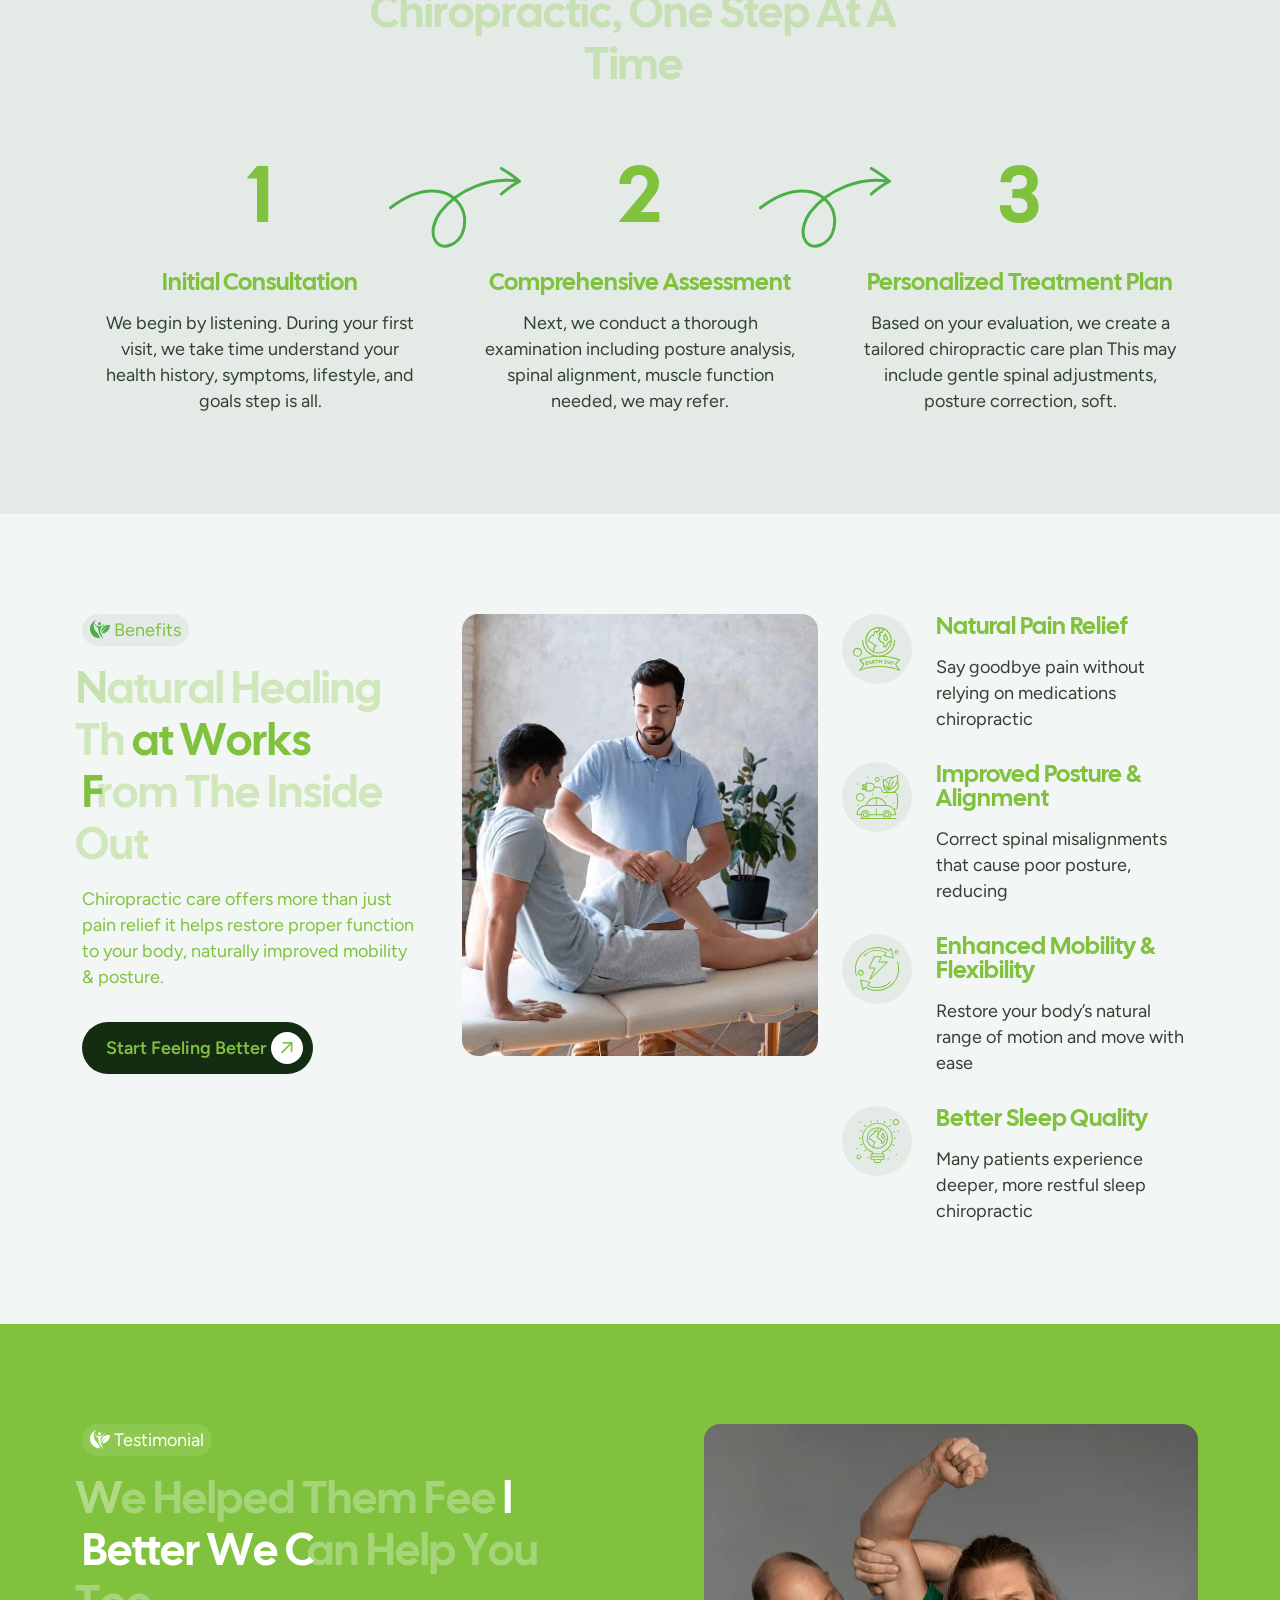
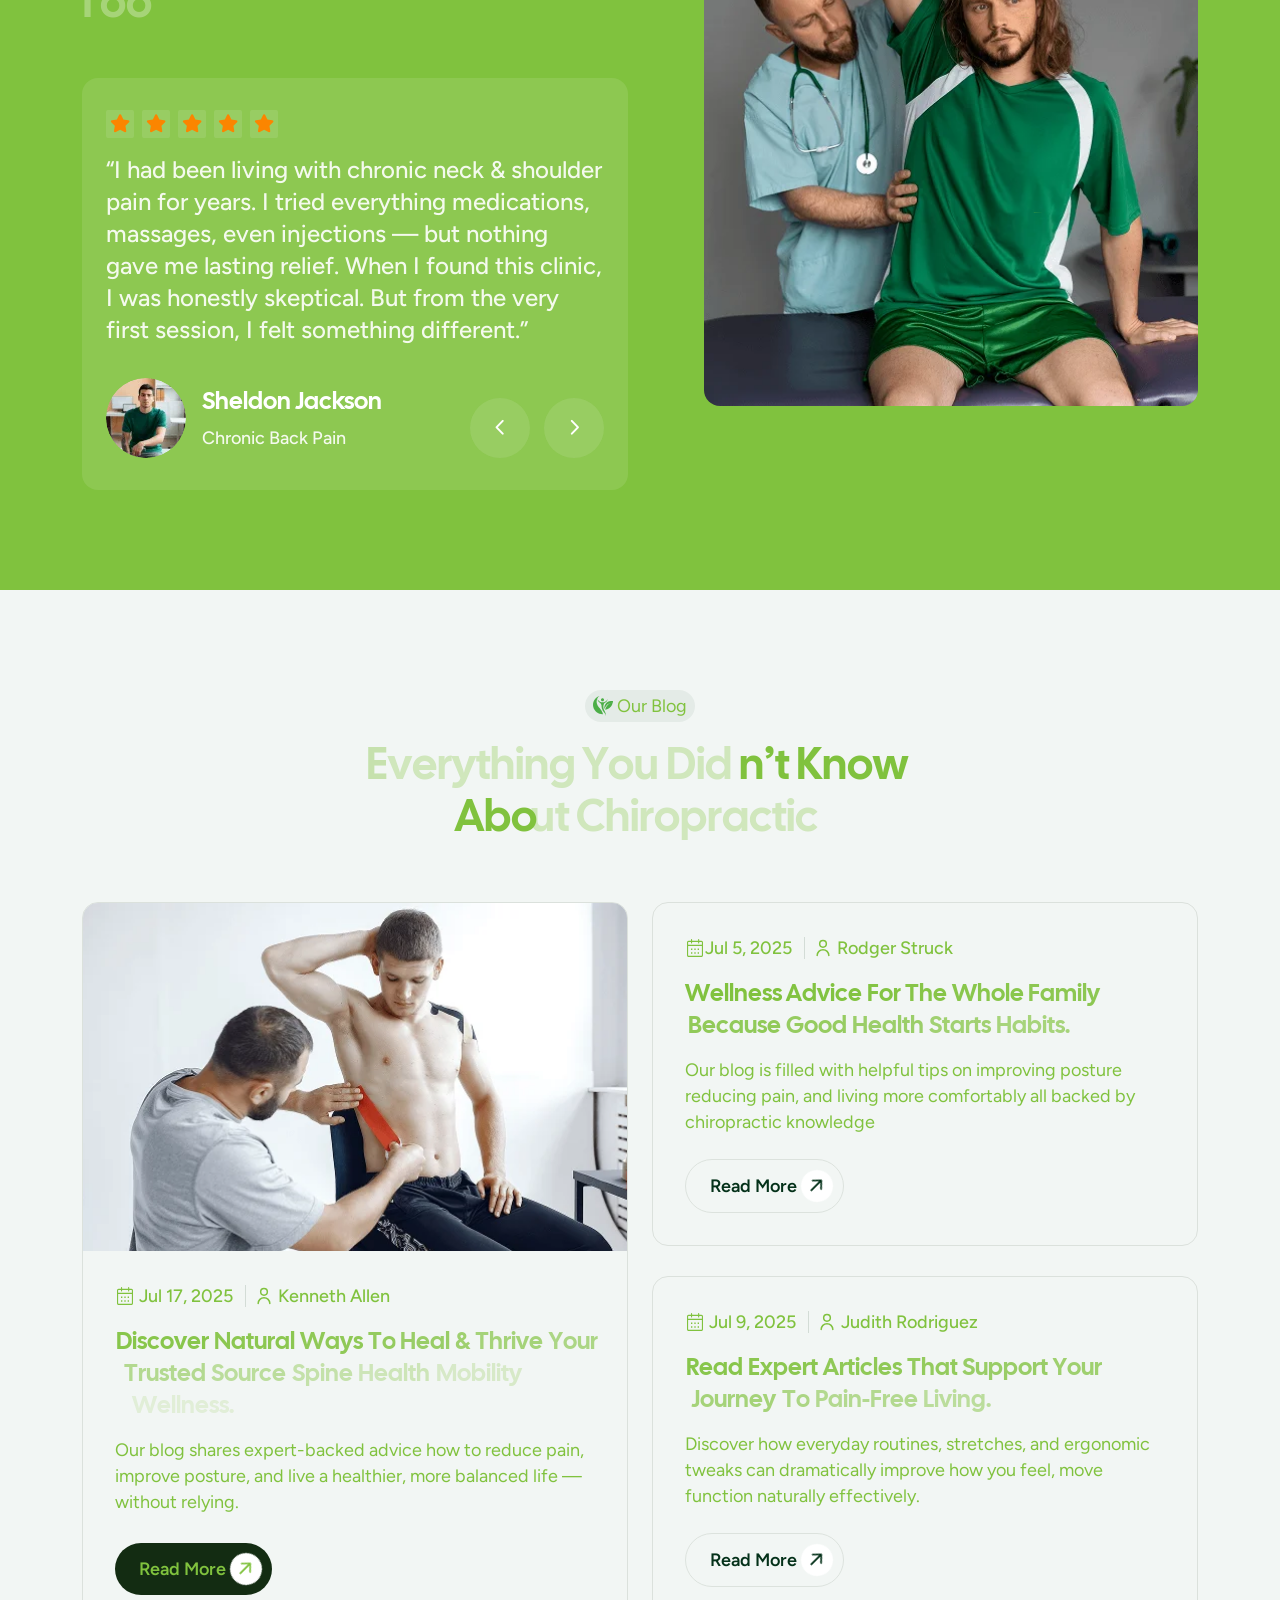
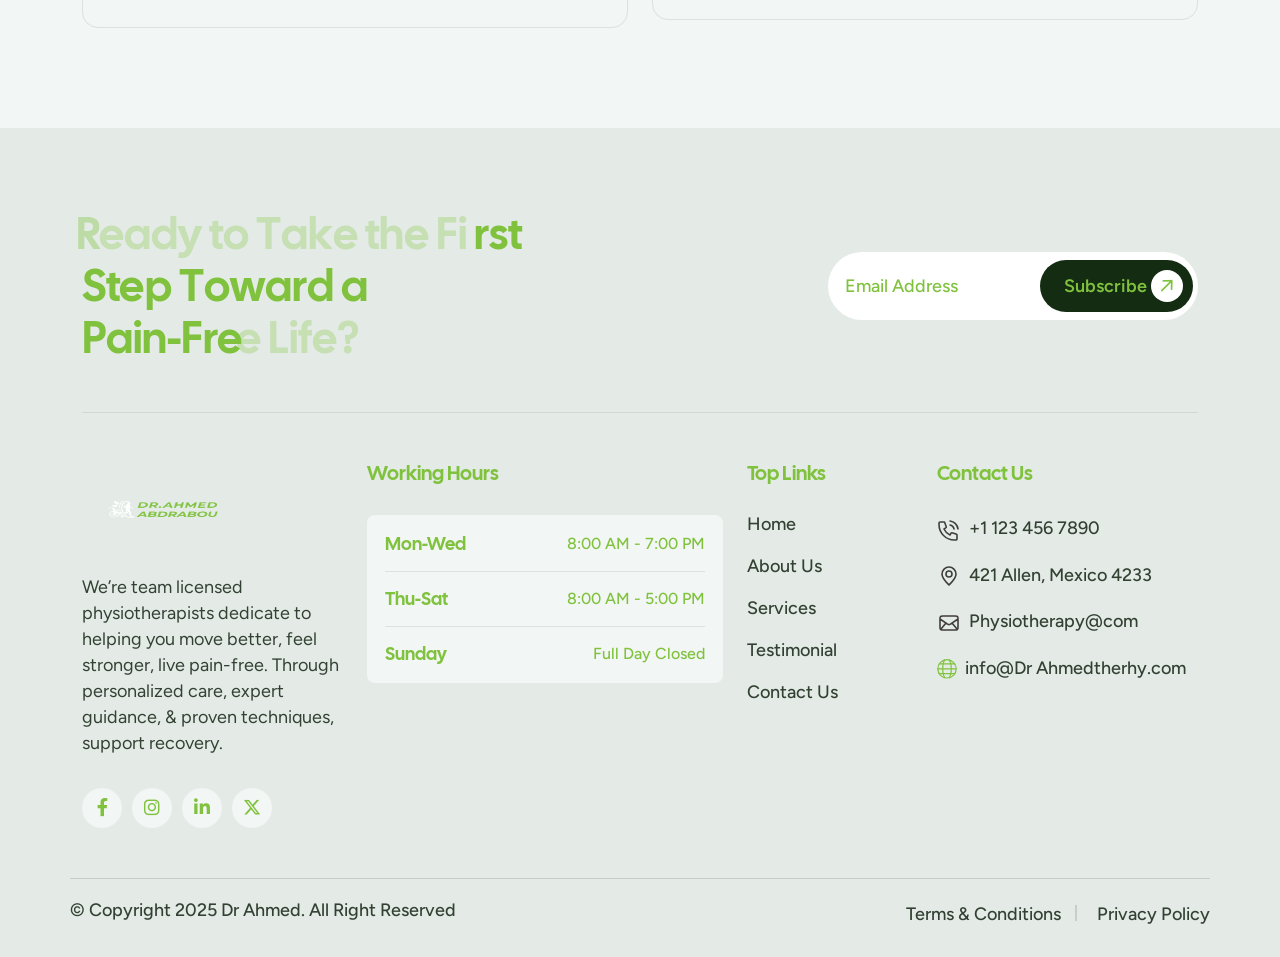
==== commit 3e9440e1: "New edit" ====
--- a/index.html
+++ b/index.html
@@ -4,7 +4,7 @@
 <head>
     <meta charset="UTF-8">
     <meta name="viewport" content="width=device-width, initial-scale=1.0">
-    <title>Chiropractor</title>
+    <title>Dr Ahmed</title>
 
     <!-- fav logo -->
     <link rel="shortcut icon" href="assets/img/logo/fav-icon.png" type="image/x-icon">
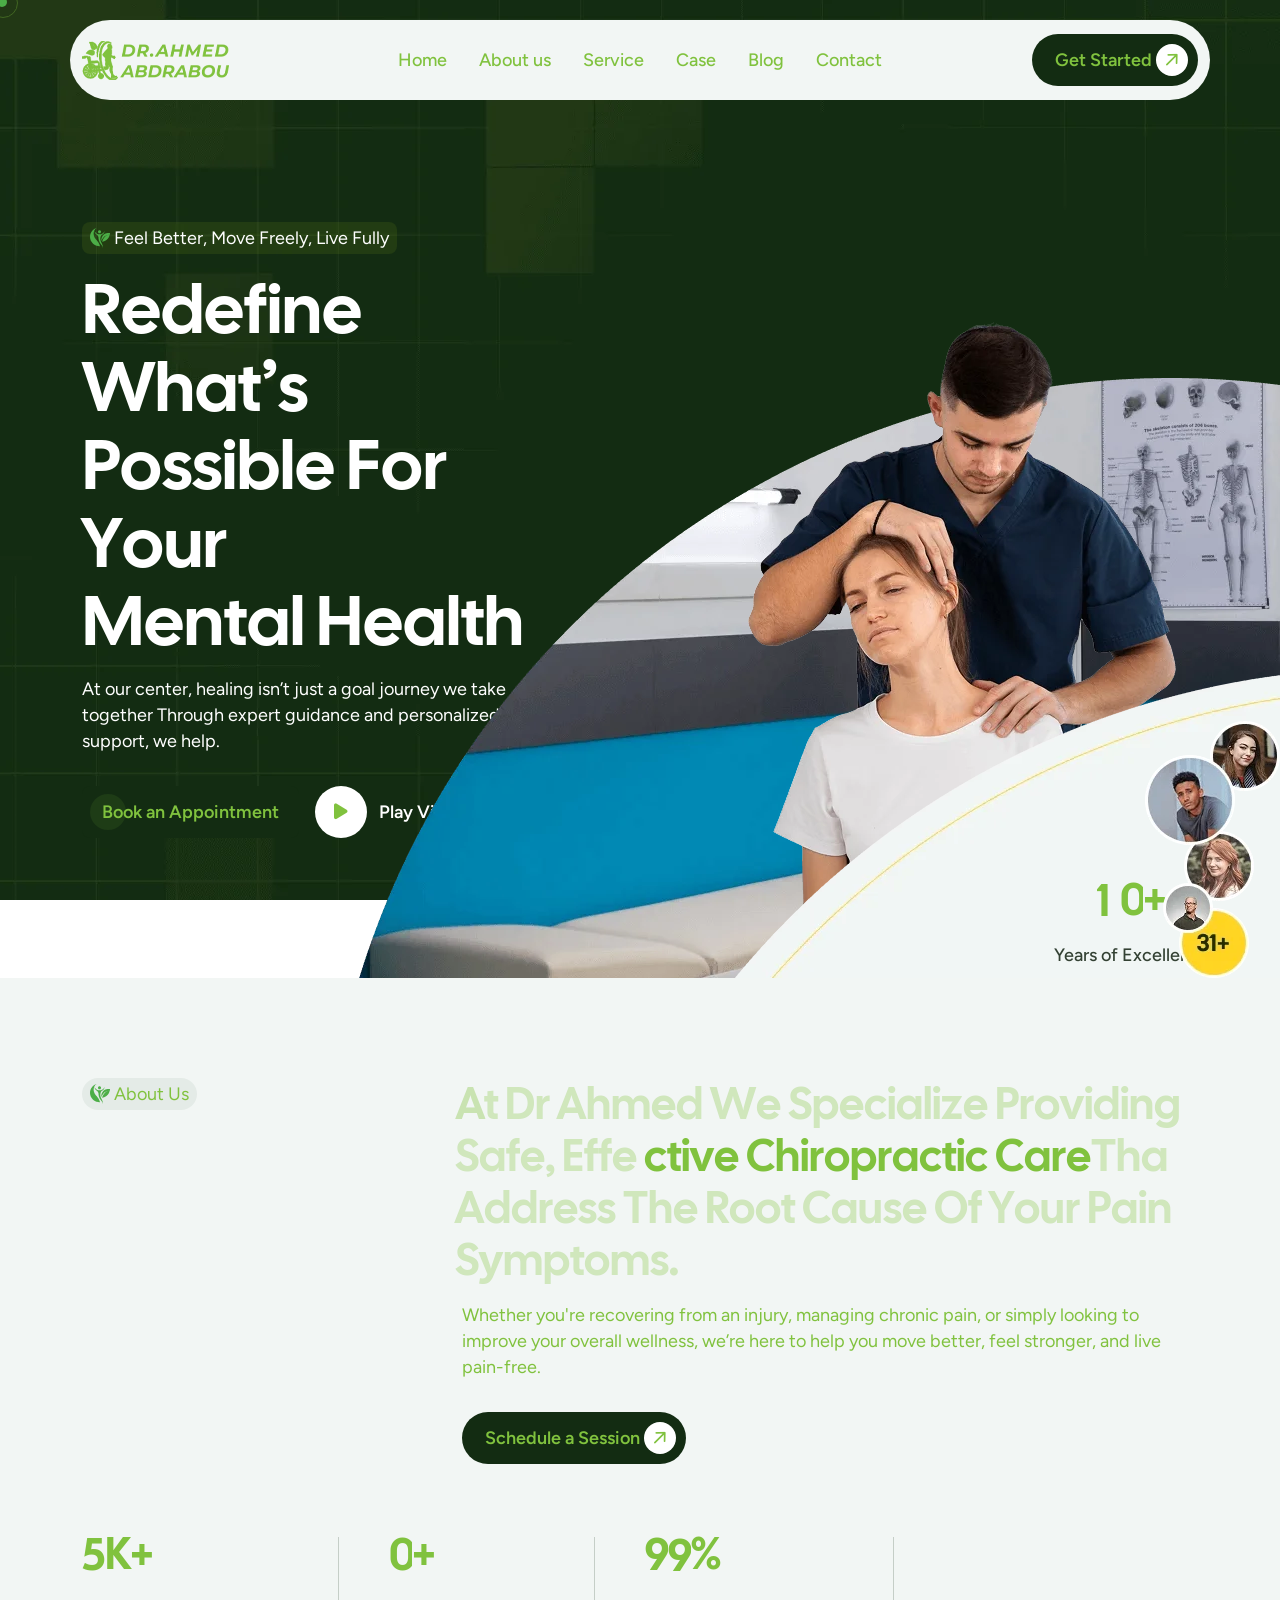
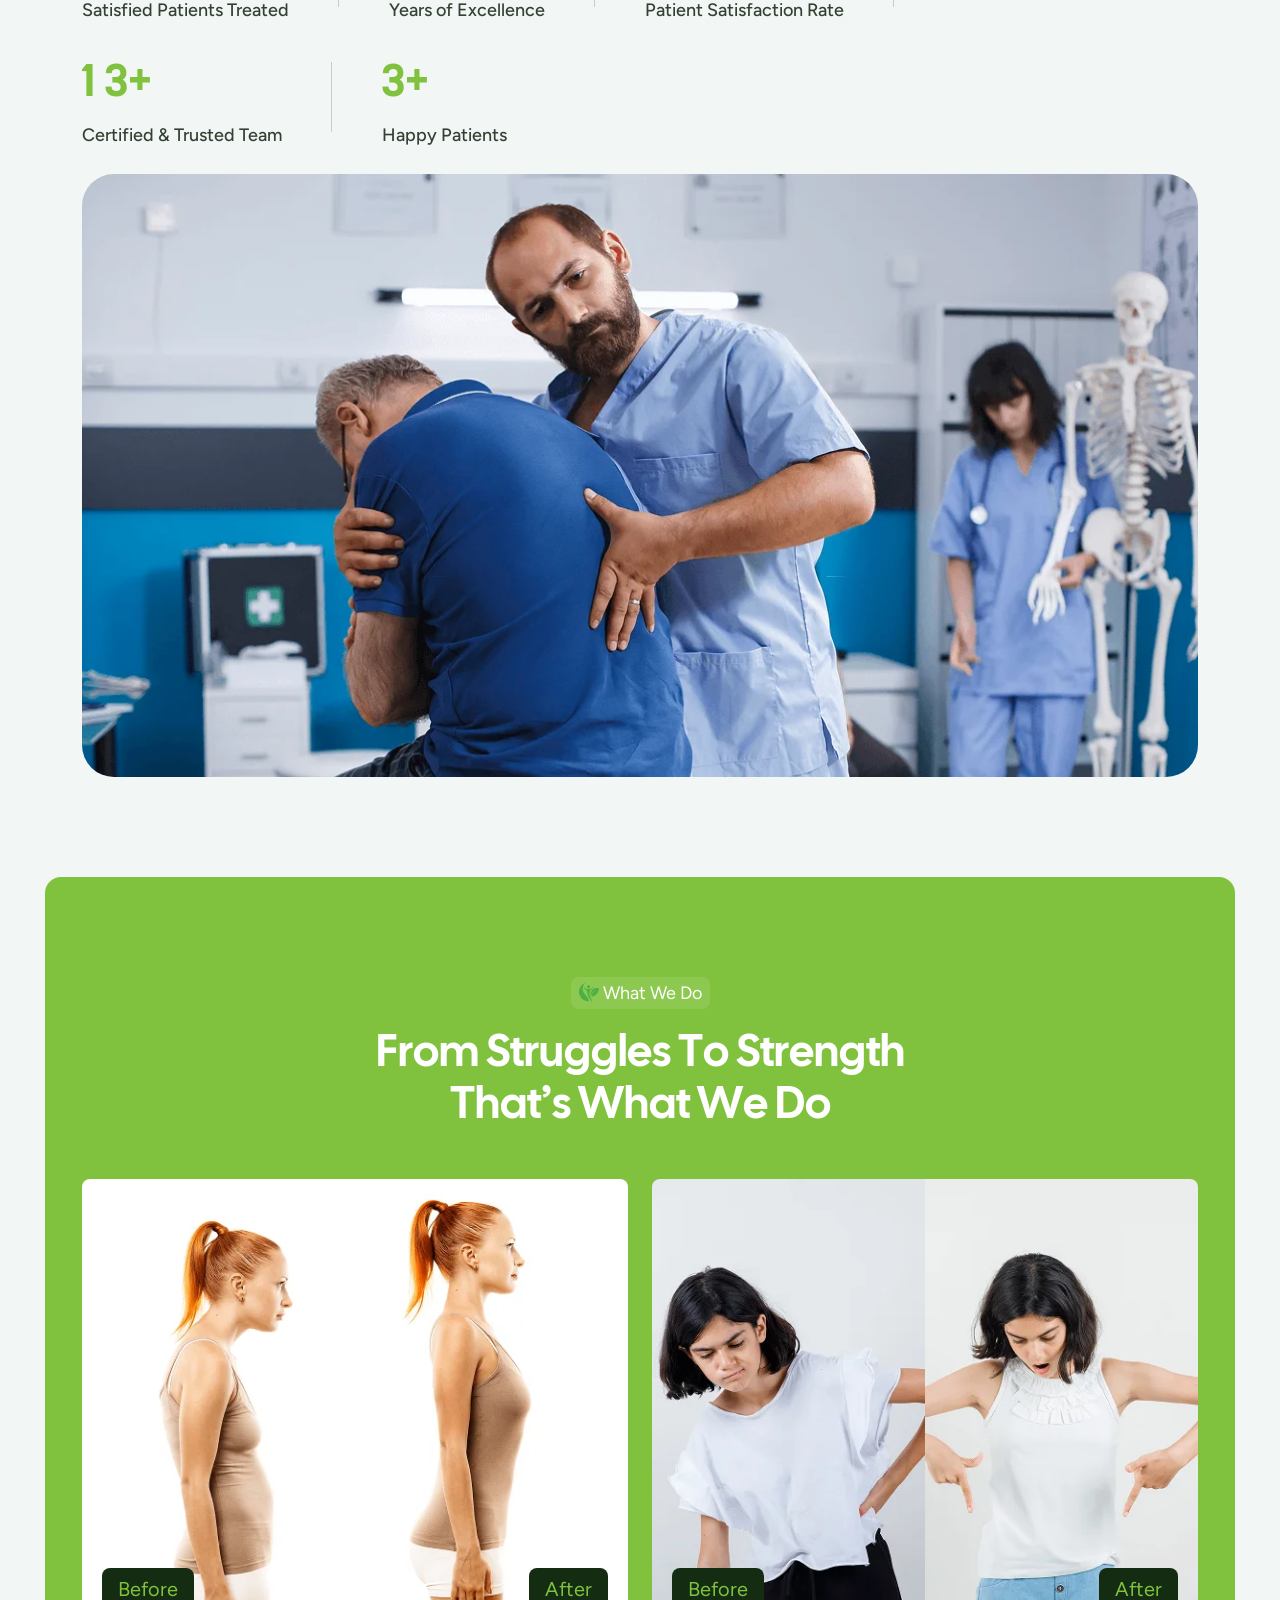
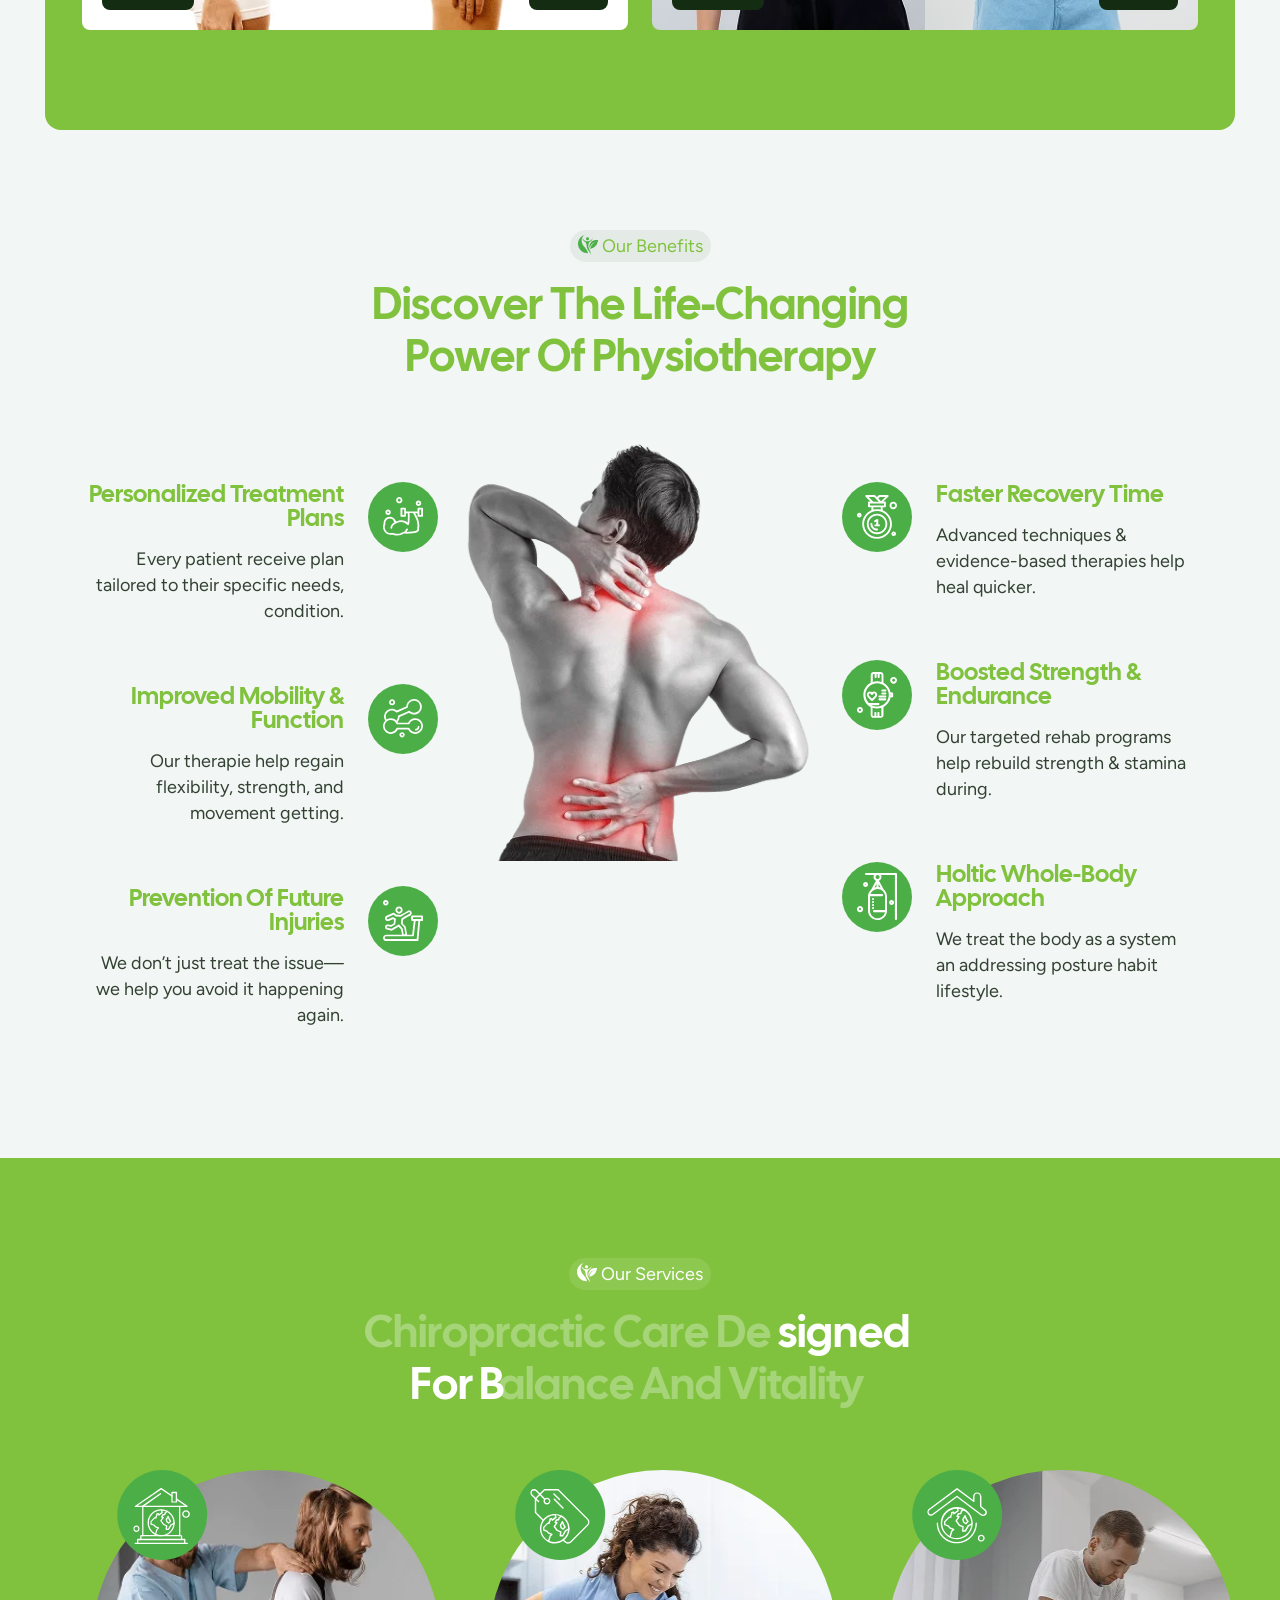
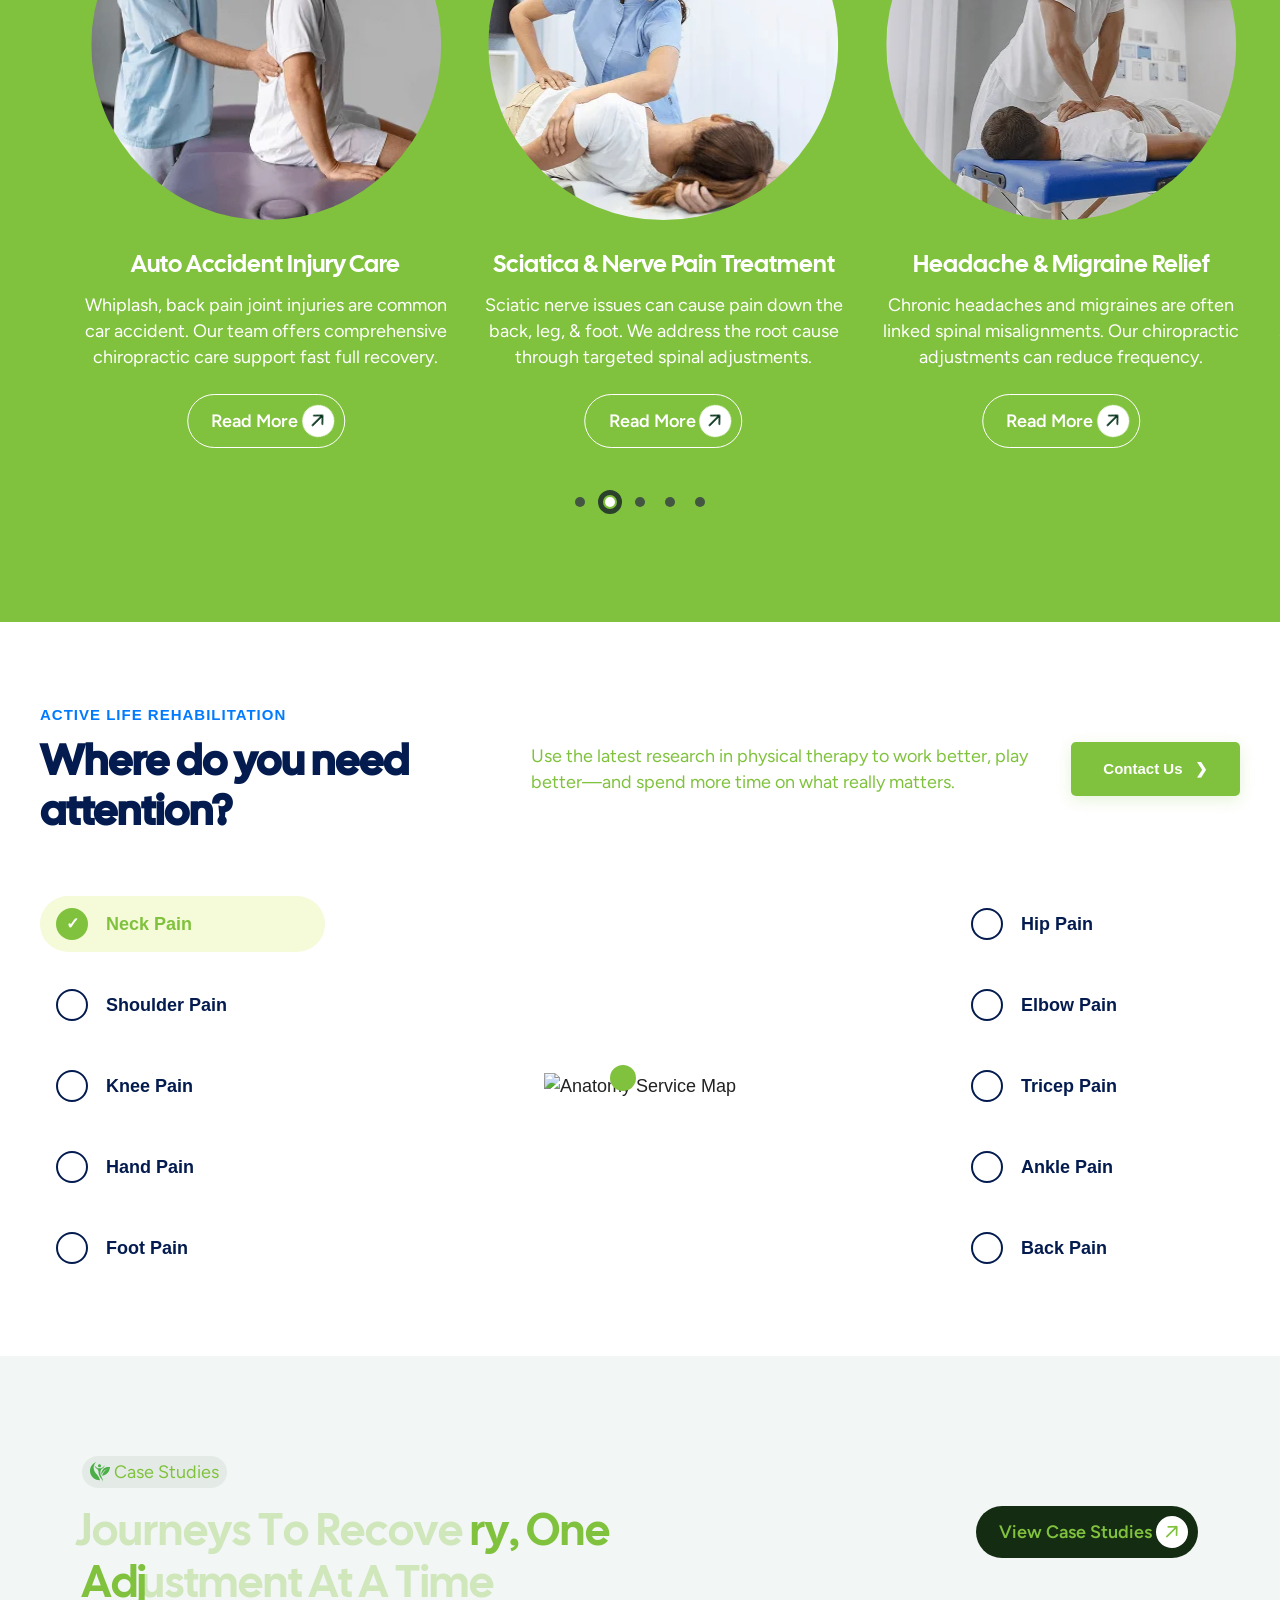
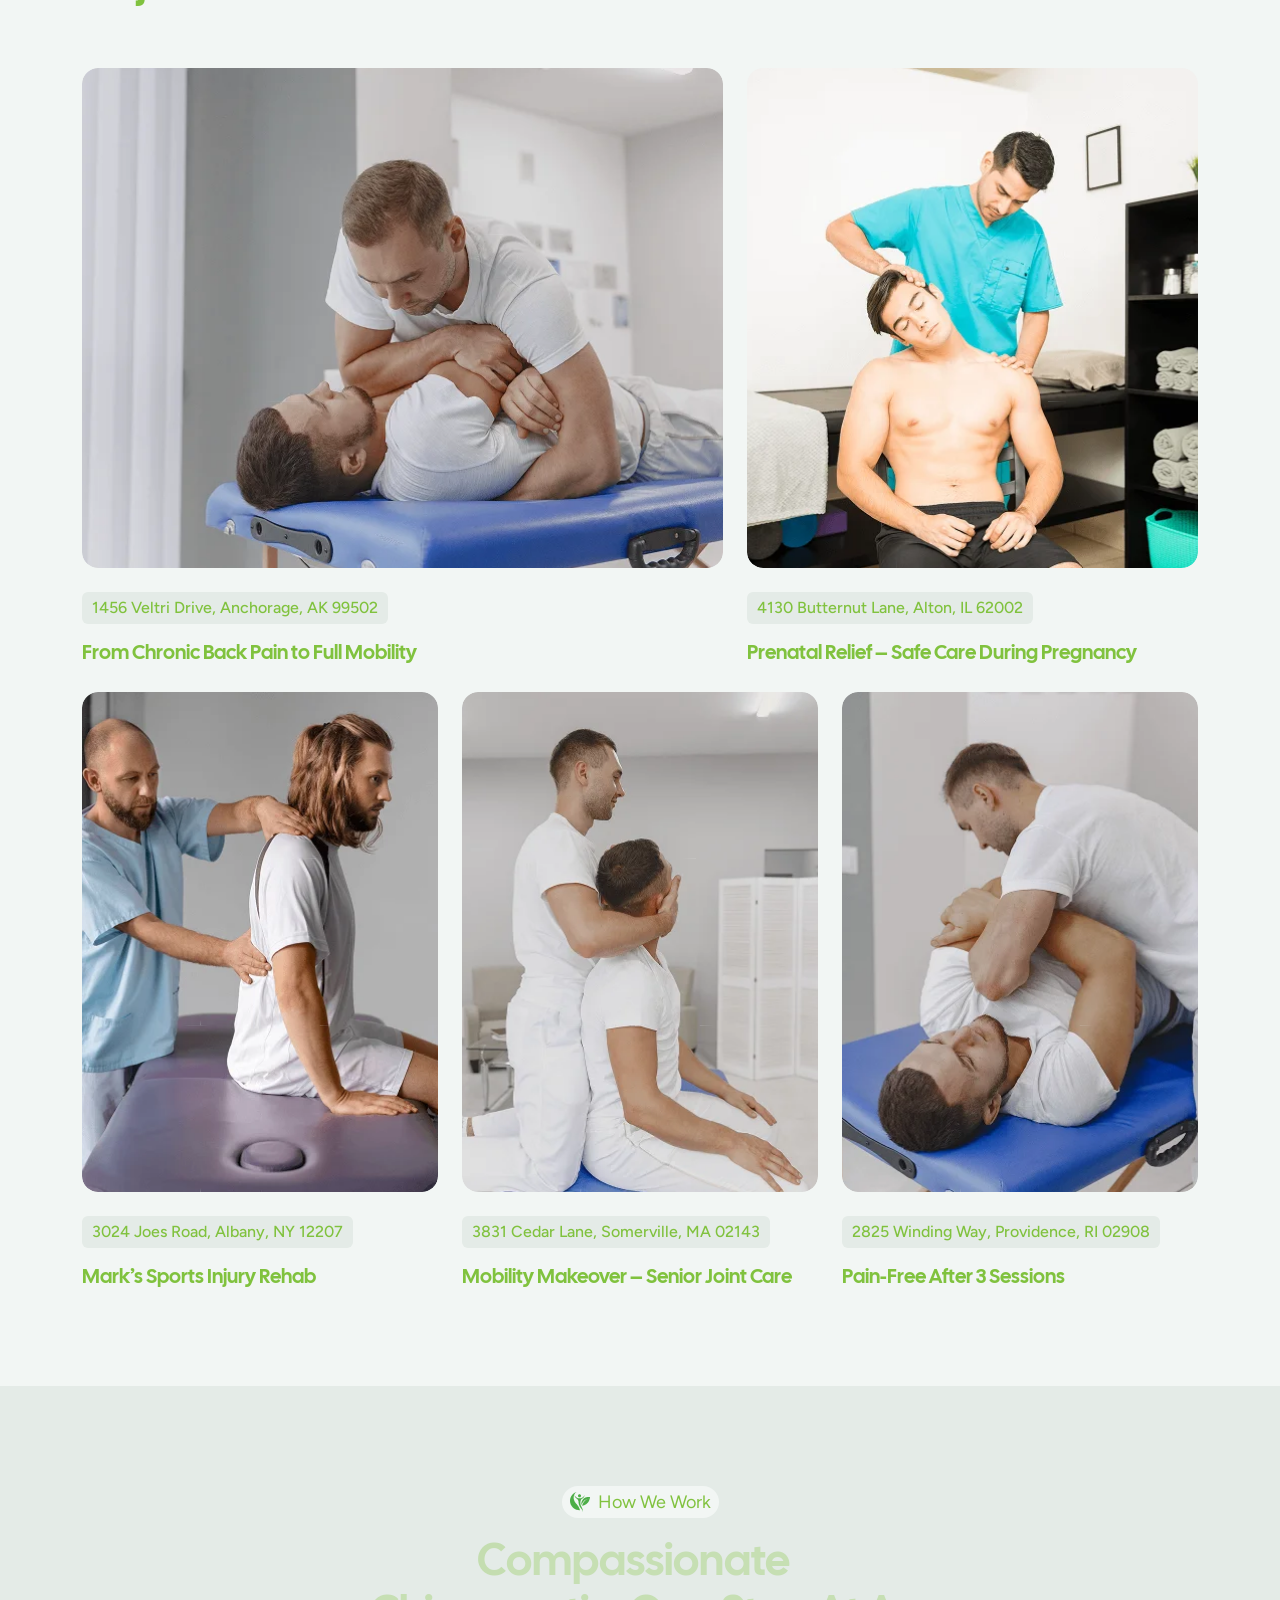
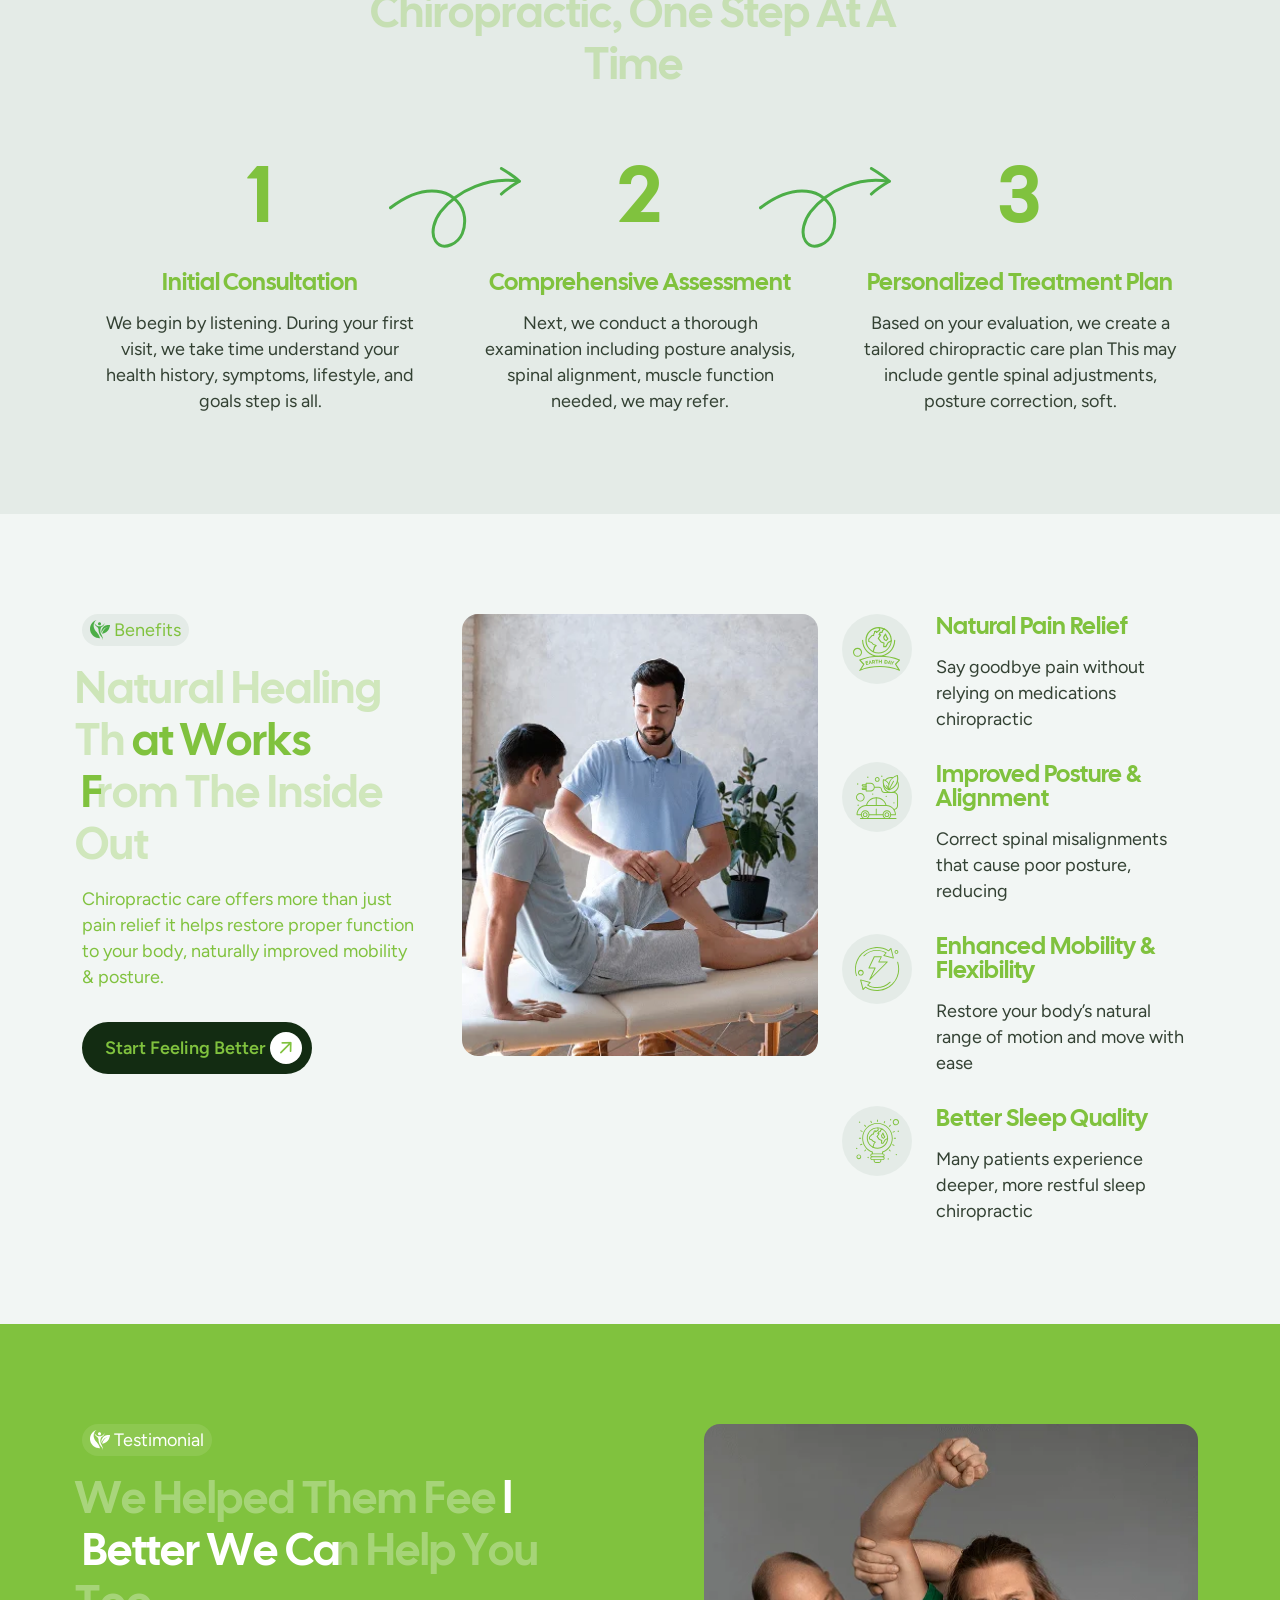
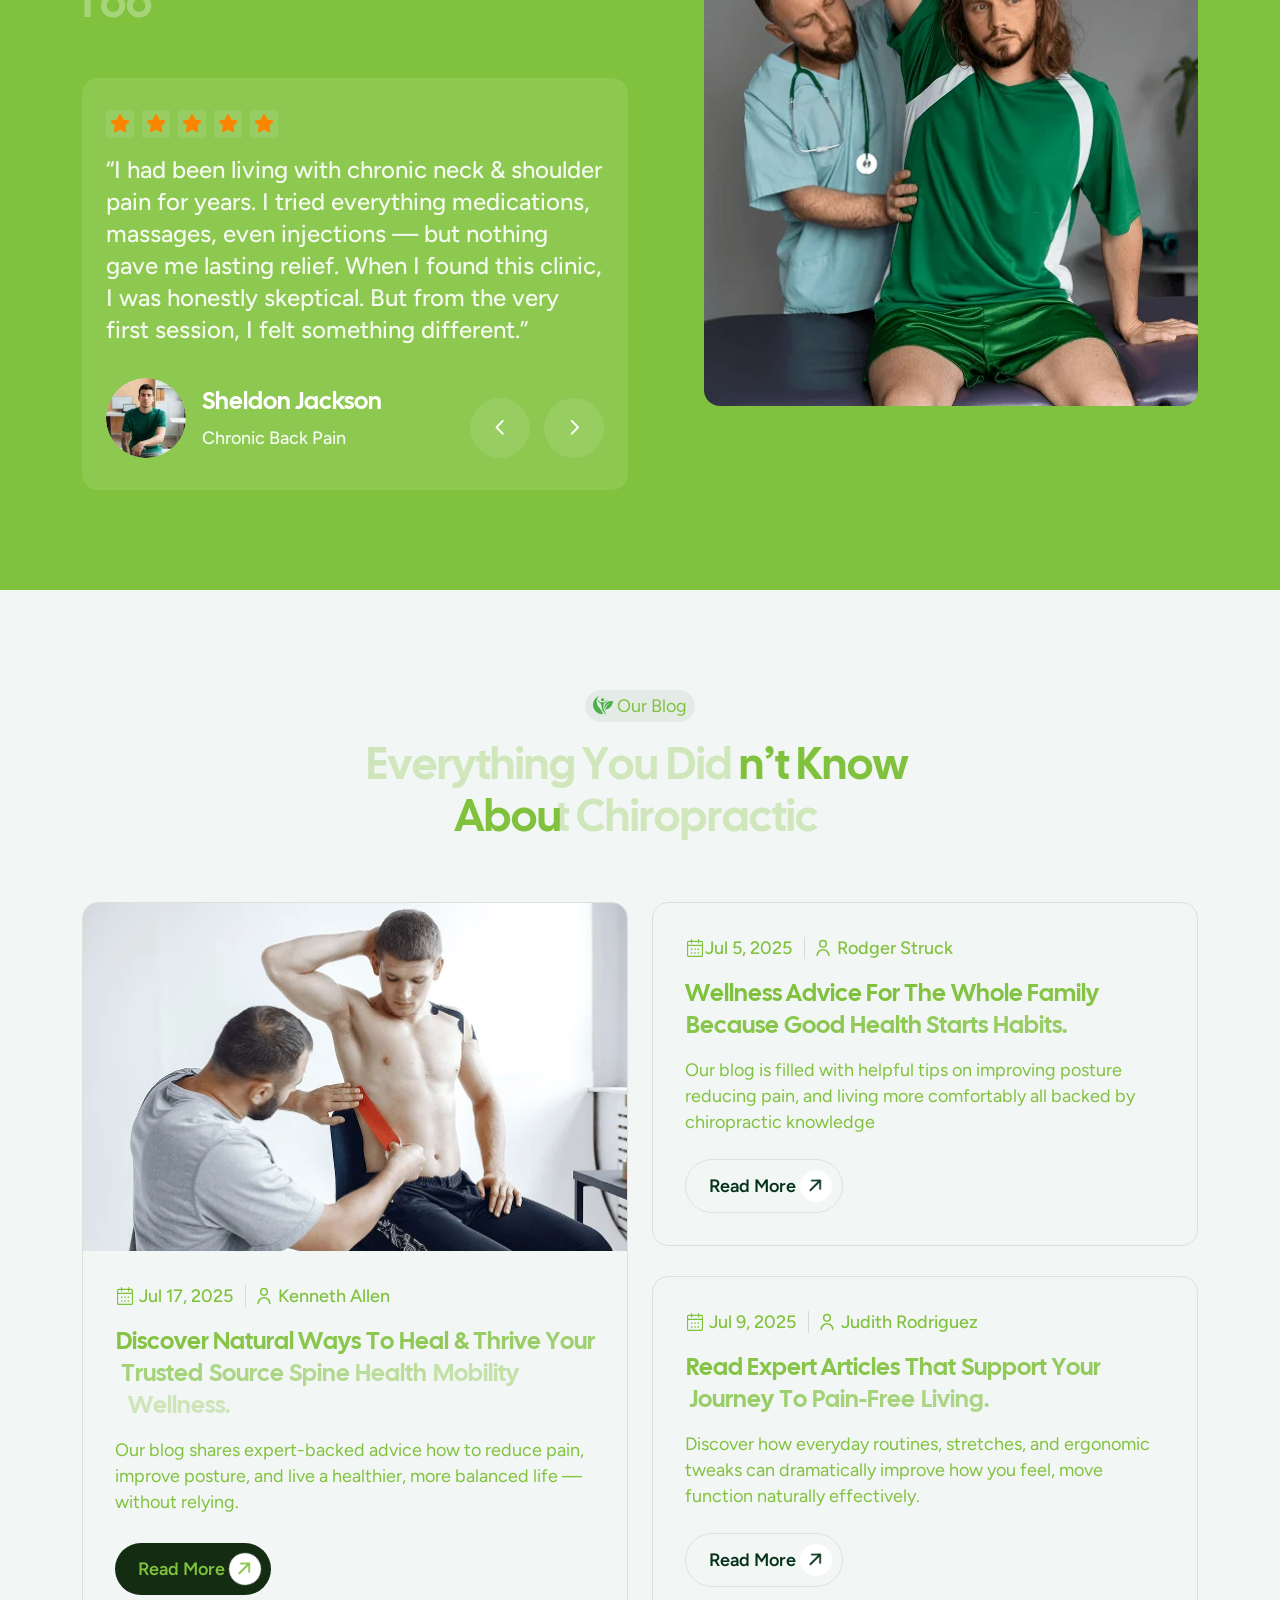
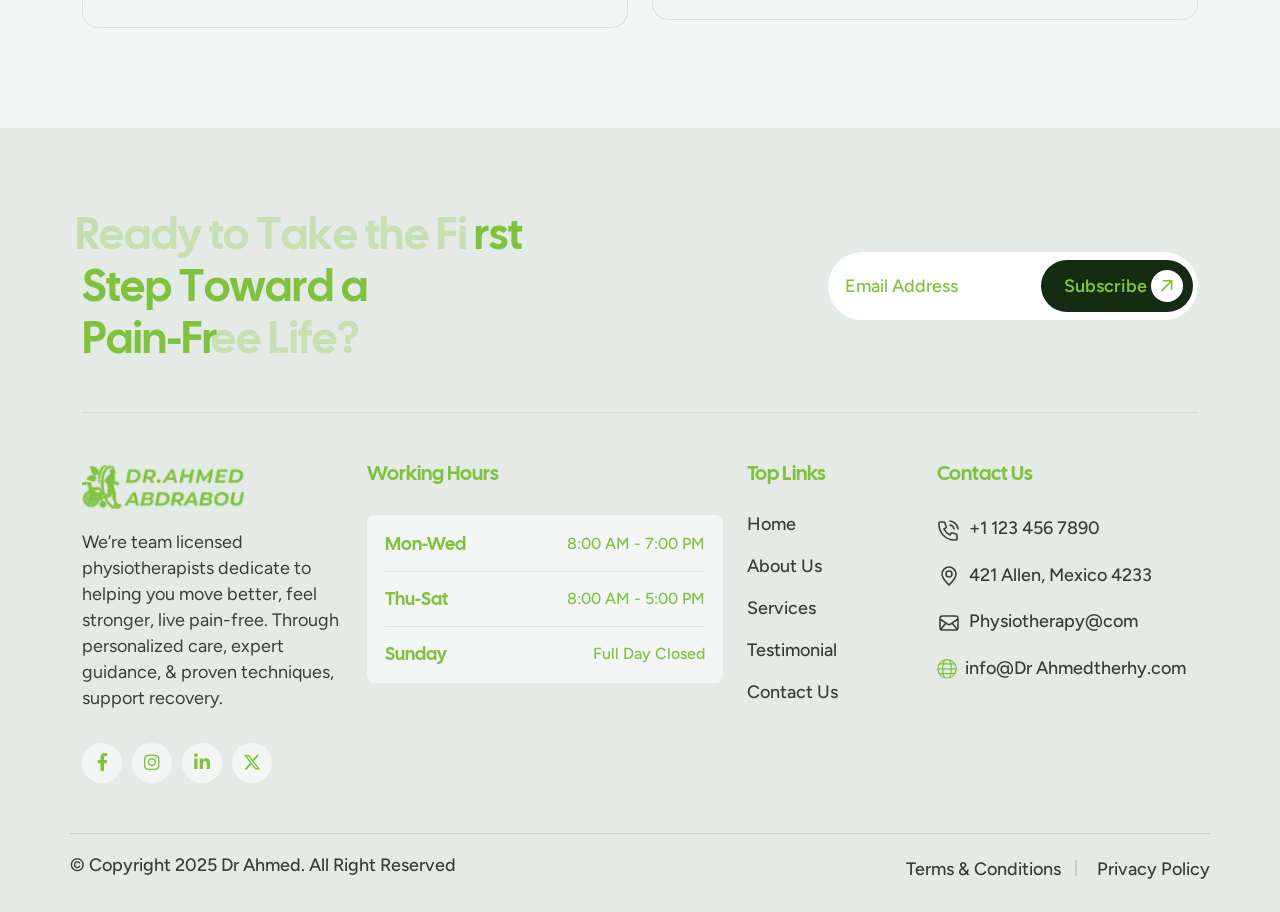
==== commit 7c29661a: "update" ====
--- a/index.html
+++ b/index.html
@@ -45,9 +45,9 @@
                 <div class="row align-items-center">
                     <div class="col-xl-2 col-md-6 col-6">
                         <div class="vl-logo">
-                             <a href="index.html"><img class="w-100" src="assets/img/dr ahmed logo .png"
+                             <a href="index.html"><img class="w-100" src="assets/img/dr ahmed logo.png"
                                     alt="" style="    width: 147px !important;
-    height: 107px;"></a>
+    "></a>
                                   
                         </div>
                     </div>
@@ -98,11 +98,11 @@
         <div class="vl-offcanvas-wrapper">
             <div class="vl-offcanvas-header d-flex justify-content-between align-items-center mb-50">
                 <div class="vl-offcanvas-logo">
-                    <a href="index.html"><img src="assets/img/dr ahmed logo .png" alt="" style="  width: 162px;
-    height: 97px;"></a>
+                    <a href="index.html"><img src="assets/img/dr ahmed logo.png" alt="" style="  width: 162px;
+"></a>
                 </div>
                 <div class="vl-offcanvas-close">
-                    <button class="vl-offcanvas-close-toggle"><i class="fal fa-times"></i></button>
+                    <button class="vl-offcanvas-close-toggle"><i class="fa-solid fa-xmark"></i></button>
                 </div>
             </div>
 
@@ -1272,8 +1272,8 @@
                     <!-- footer widget 1 -->
                     <div class="vl-footer-widget-1 mb-50">
                         <div class="vl-footer-logo">
-                            <a href="index.html"><img src="assets/img/dr ahmed logo .png" alt="" style="  width: 162px;
-    height: 97px;"></a>
+                            <a href="index.html"><img src="assets/img/dr ahmed logo.png" alt="" style="  width: 162px;
+"></a>
                         </div>
                         <div class="vl-footer-content">
                             <p class="para pt-16 pb-32">We’re team licensed physiotherapists dedicate to helping you move better, feel stronger, live pain-free. Through personalized care, expert guidance, & proven techniques, support recovery.</p>
--- a/assets/css/style.css
+++ b/assets/css/style.css
@@ -1033,7 +1033,7 @@
     font-weight: var(--vkl-weight-semibold);
     display: inline-block;
     padding: 10px !important;
-    padding-left: 24px !important;
+    padding-left: 23px !important;
     border-radius: 88px;
     transition: 0.3s;
 }
@@ -1606,7 +1606,7 @@
     right: 0;
     bottom: 0;
     z-index: 9999999999;
-    background-color: var(--vkl-text-text-black);
+    background-color: #132c12;
     display: flex;
     align-items: center;
     justify-content: center;
@@ -14869,4 +14869,4 @@
       .pbm-physio-anatomy-interactive-item {
         justify-content: flex-start;
       }
-    }+    }
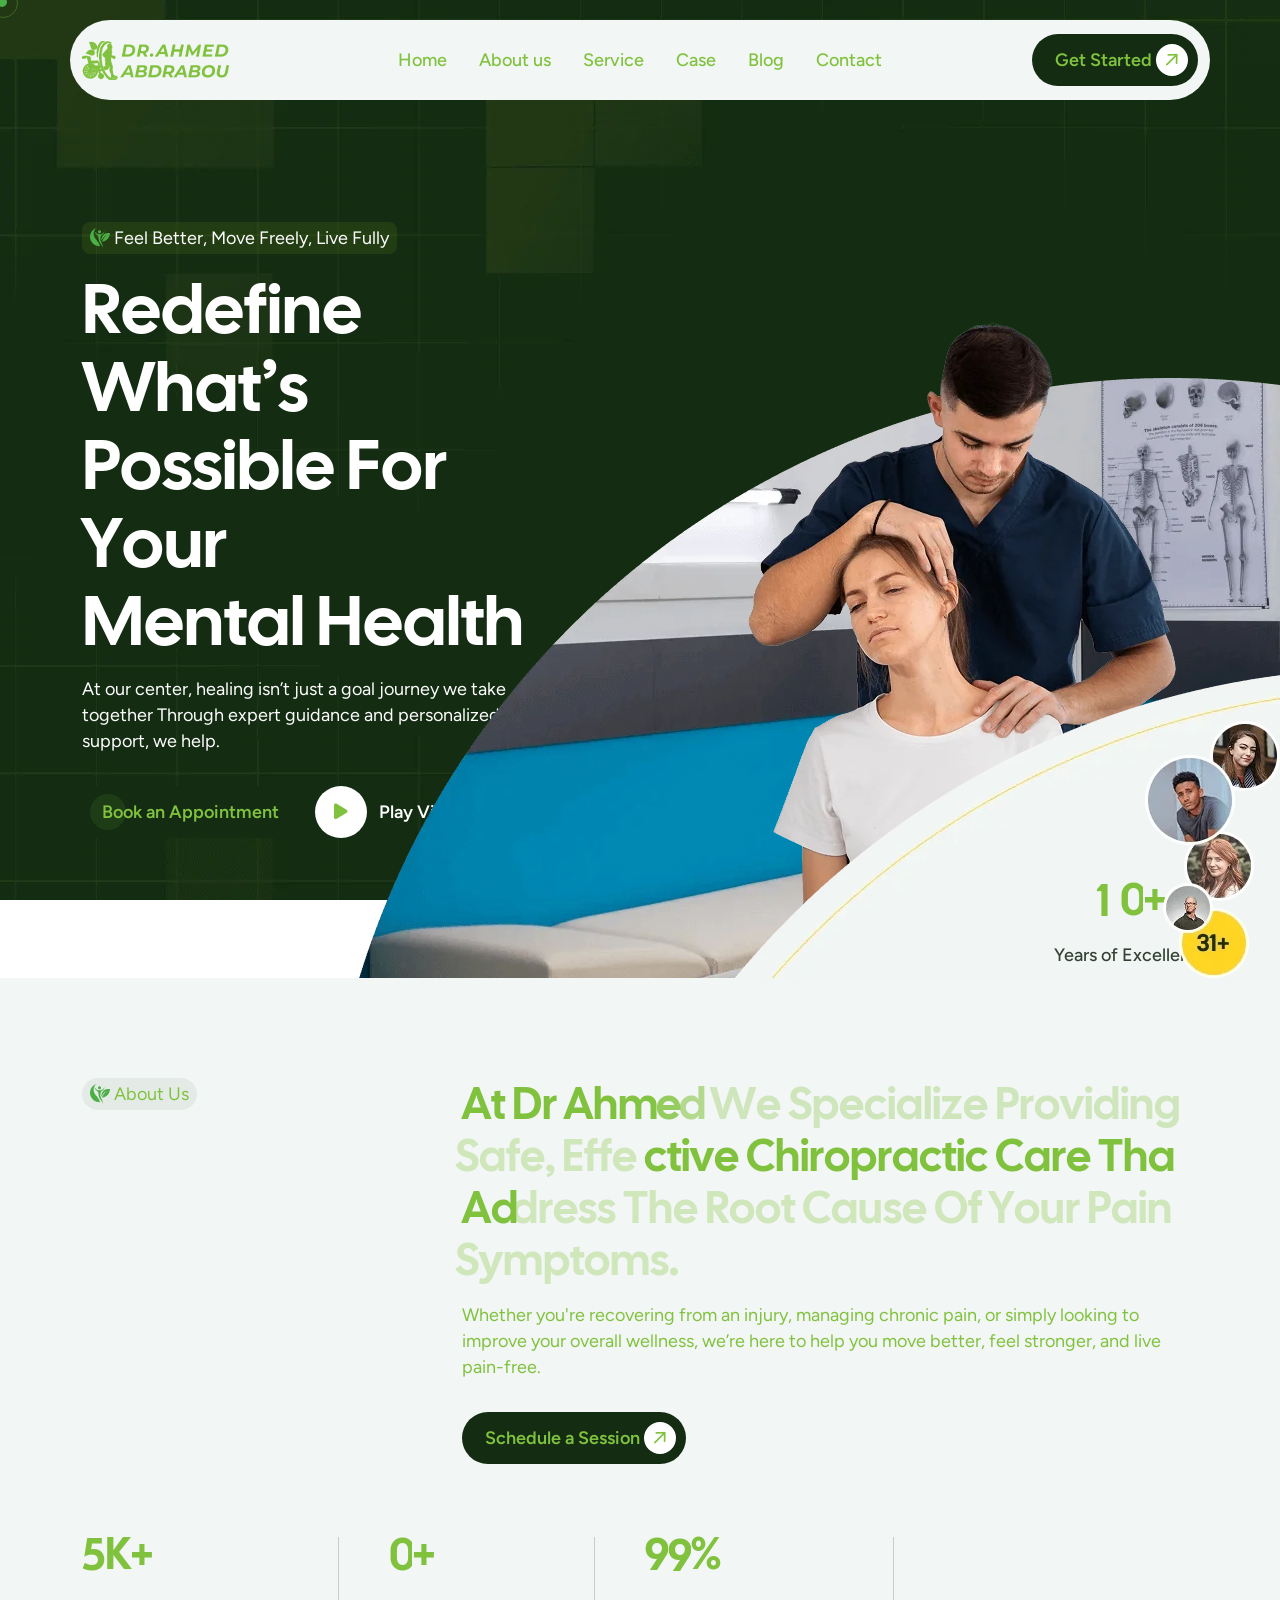
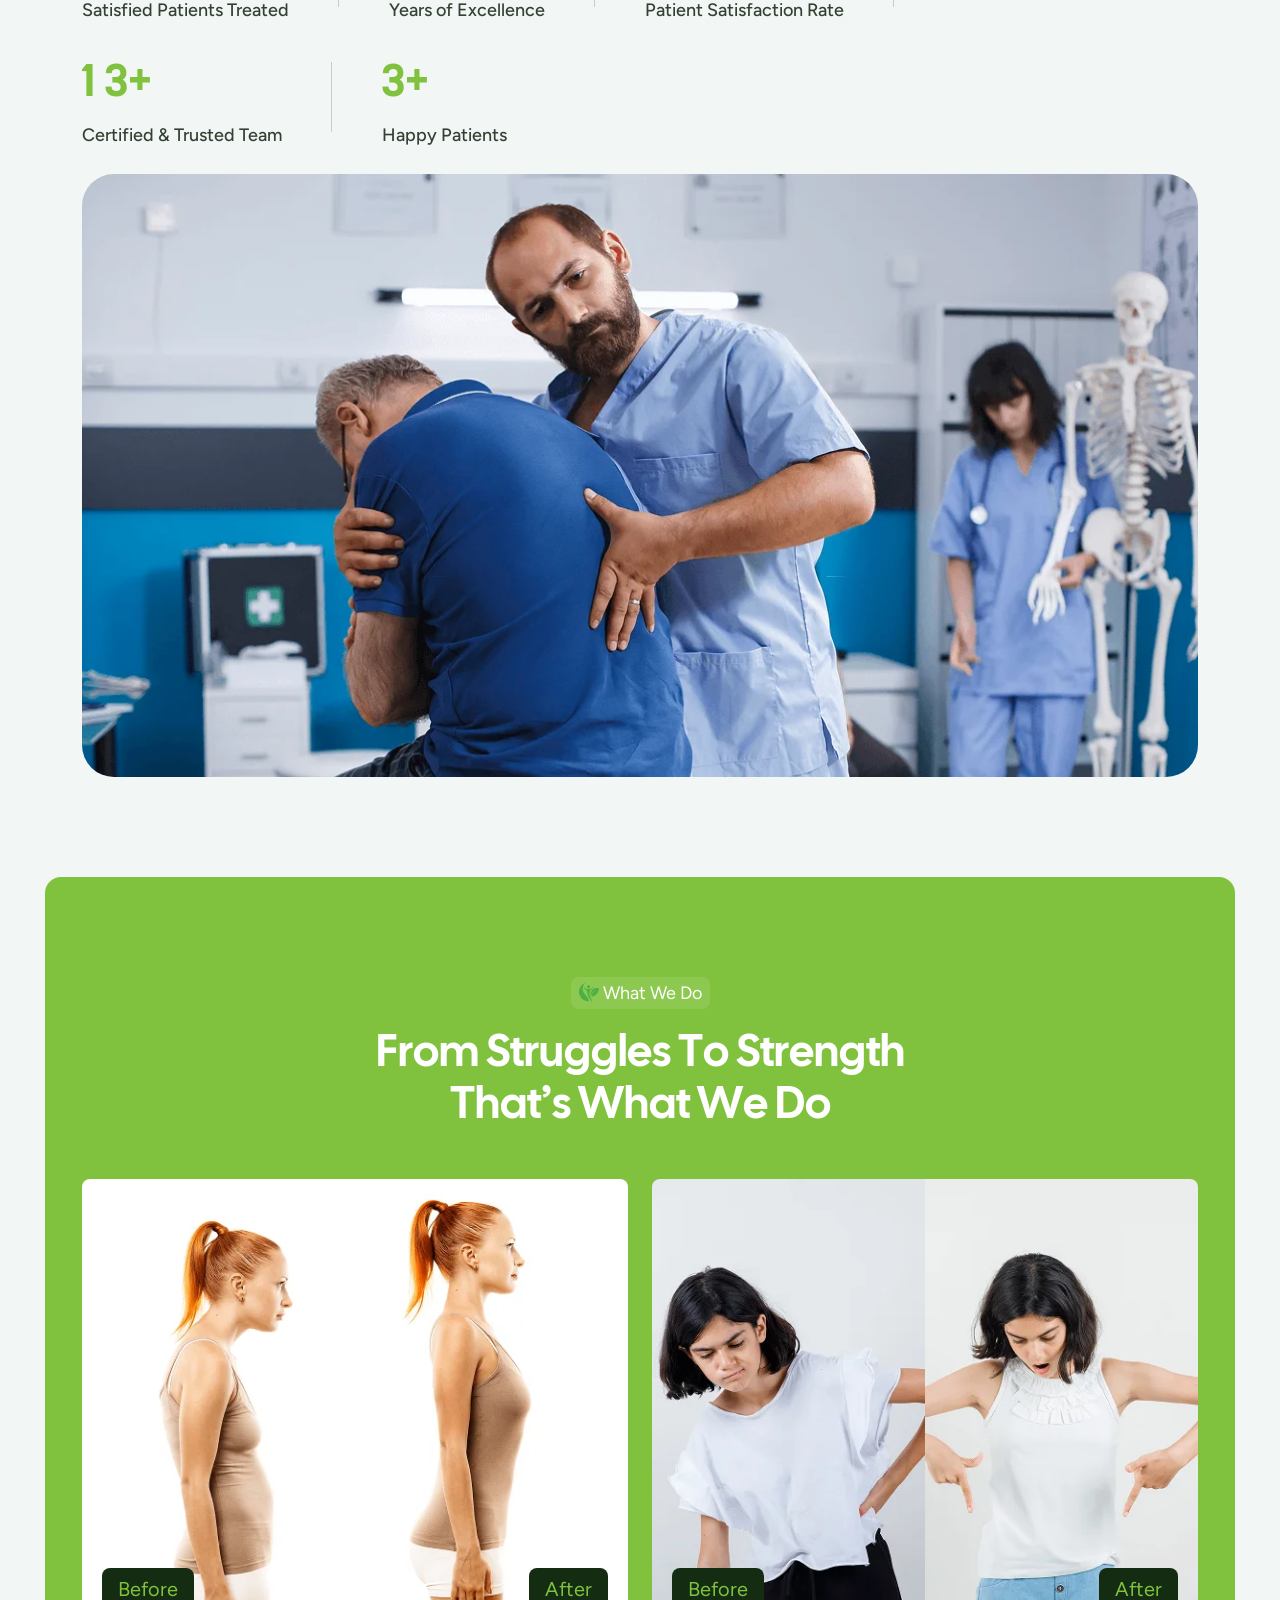
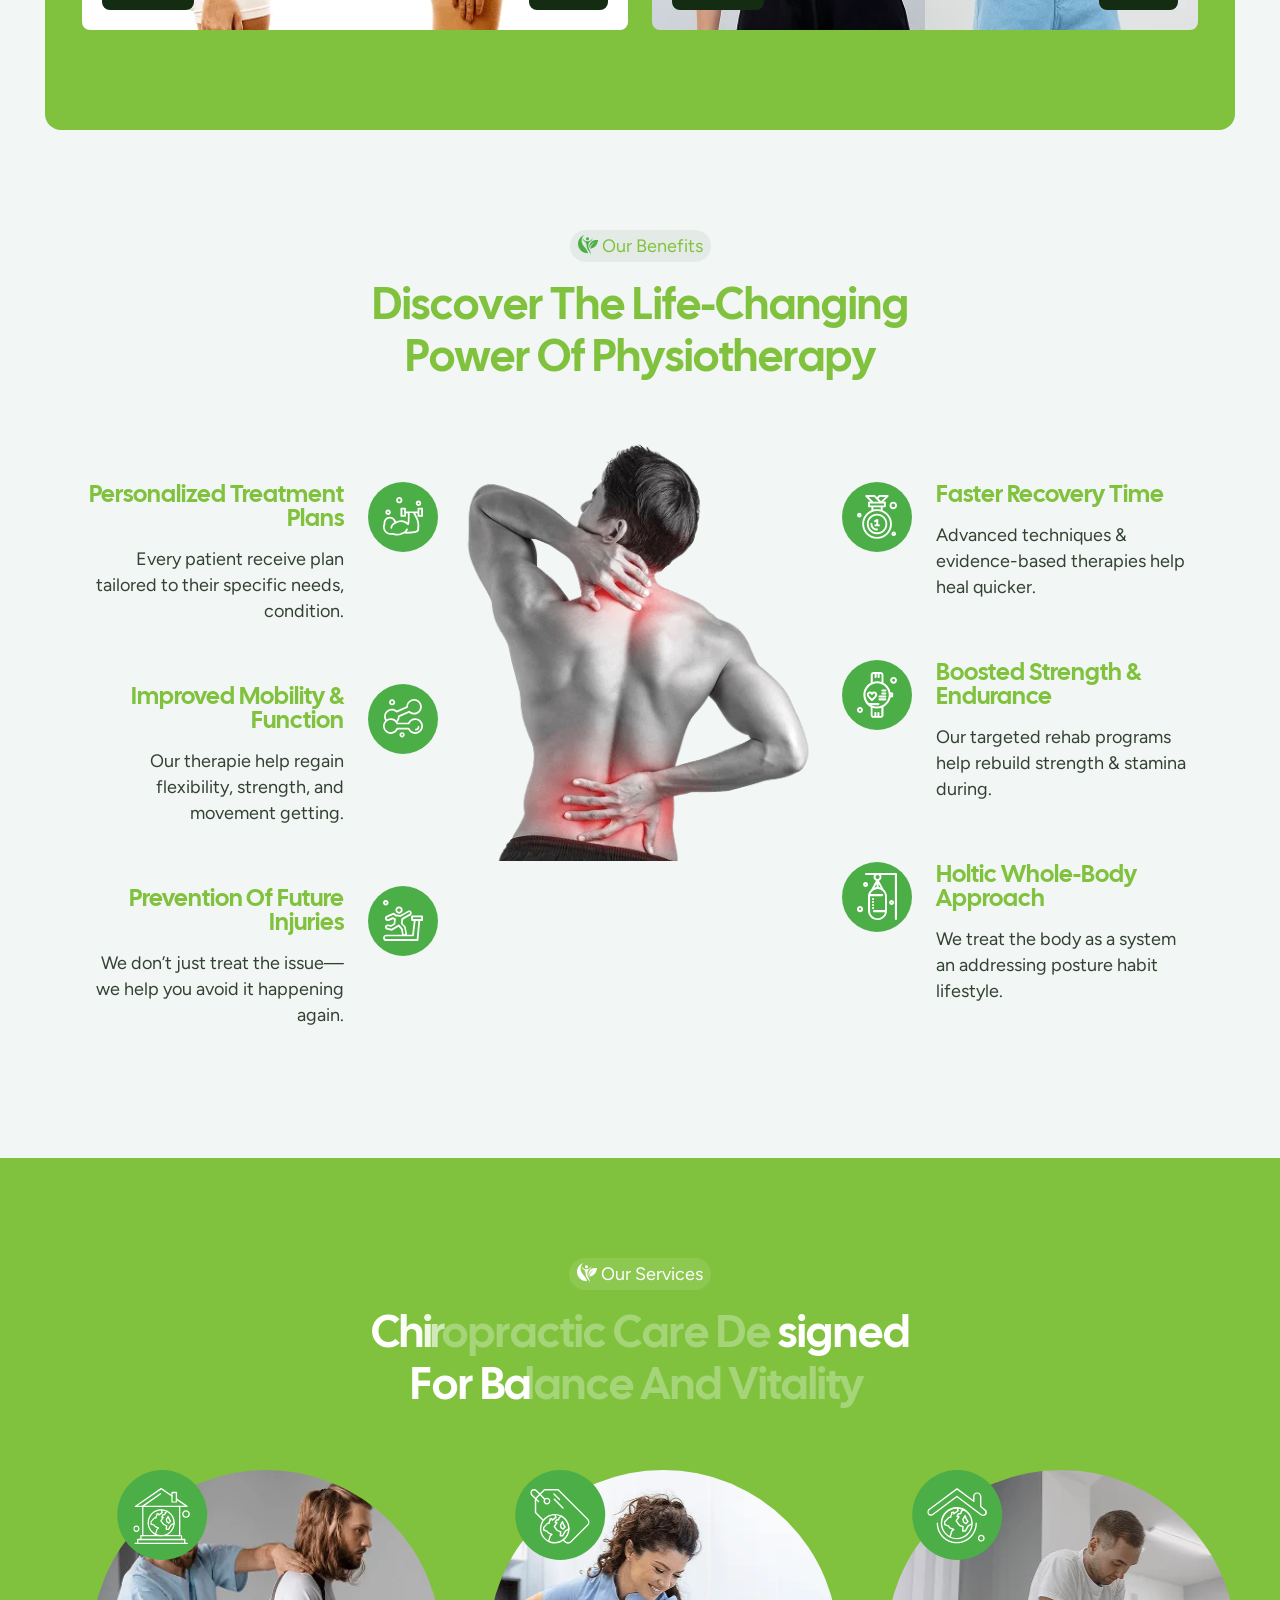
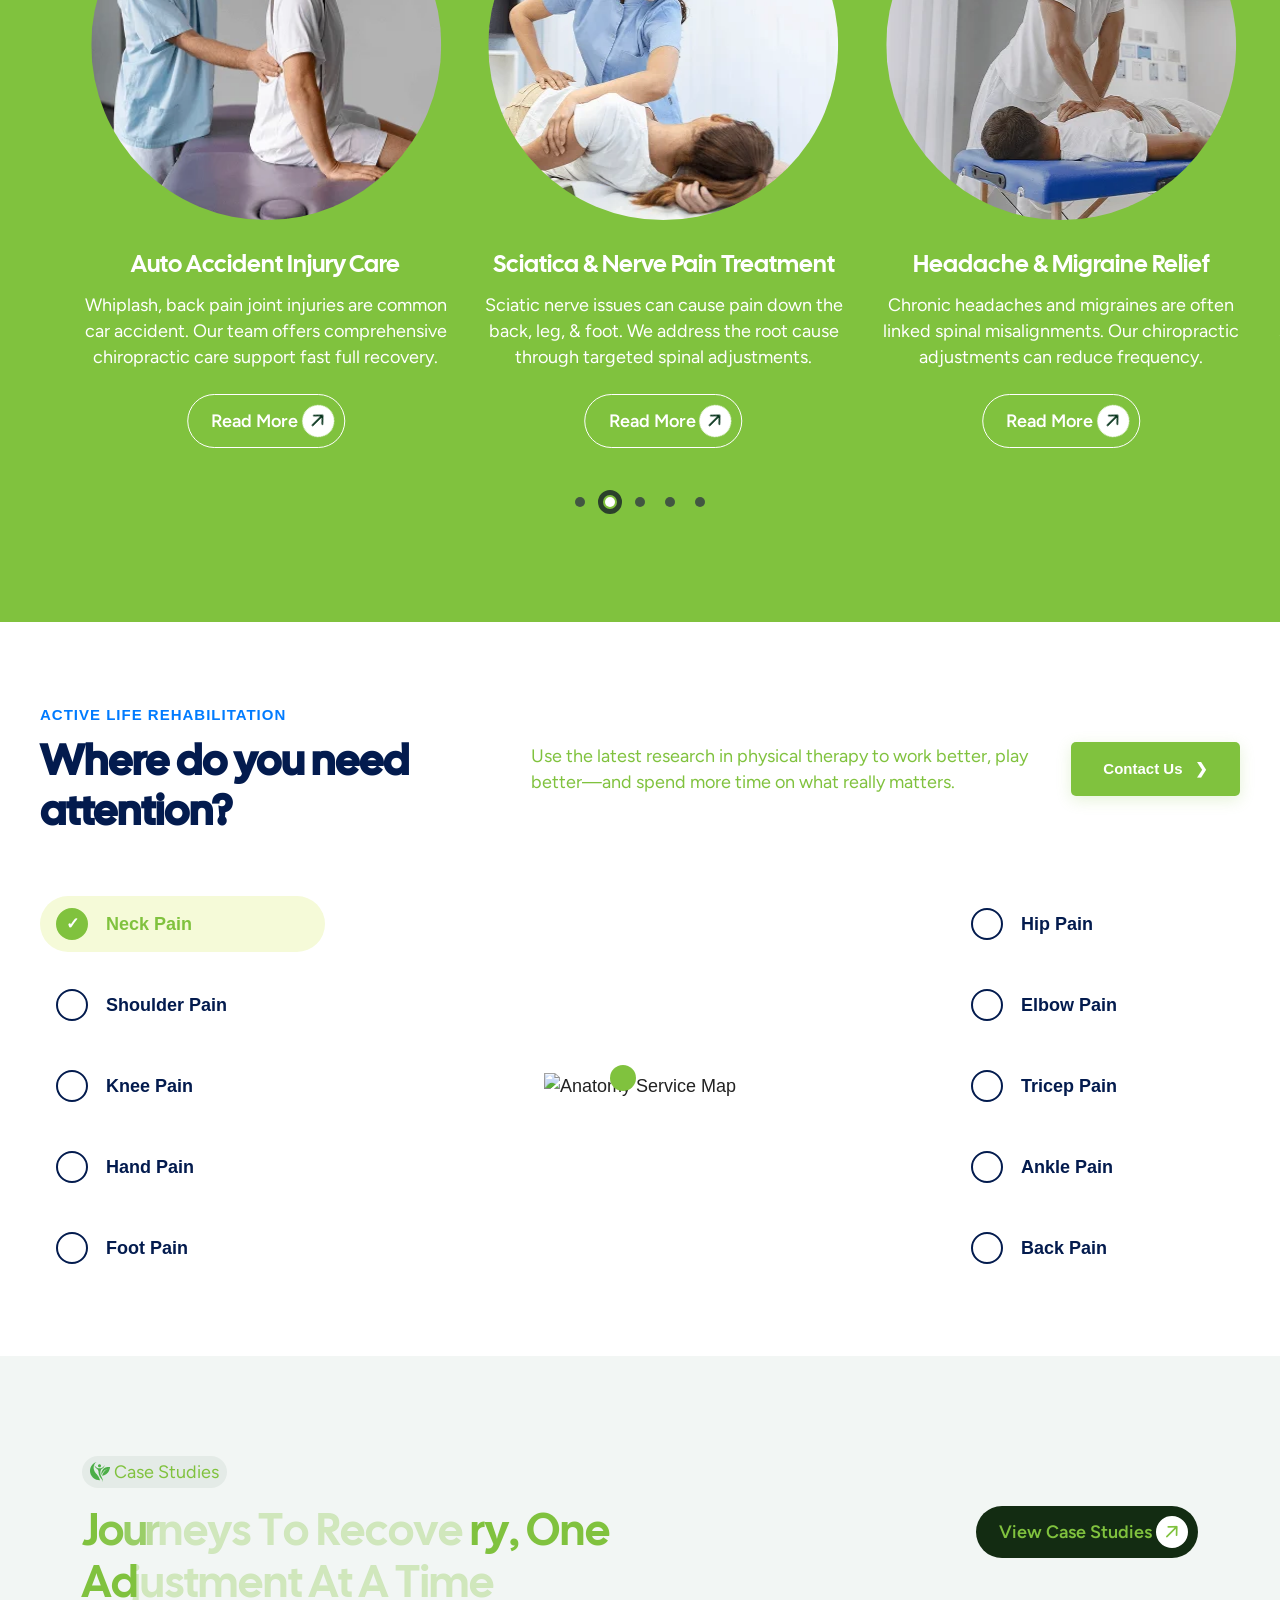
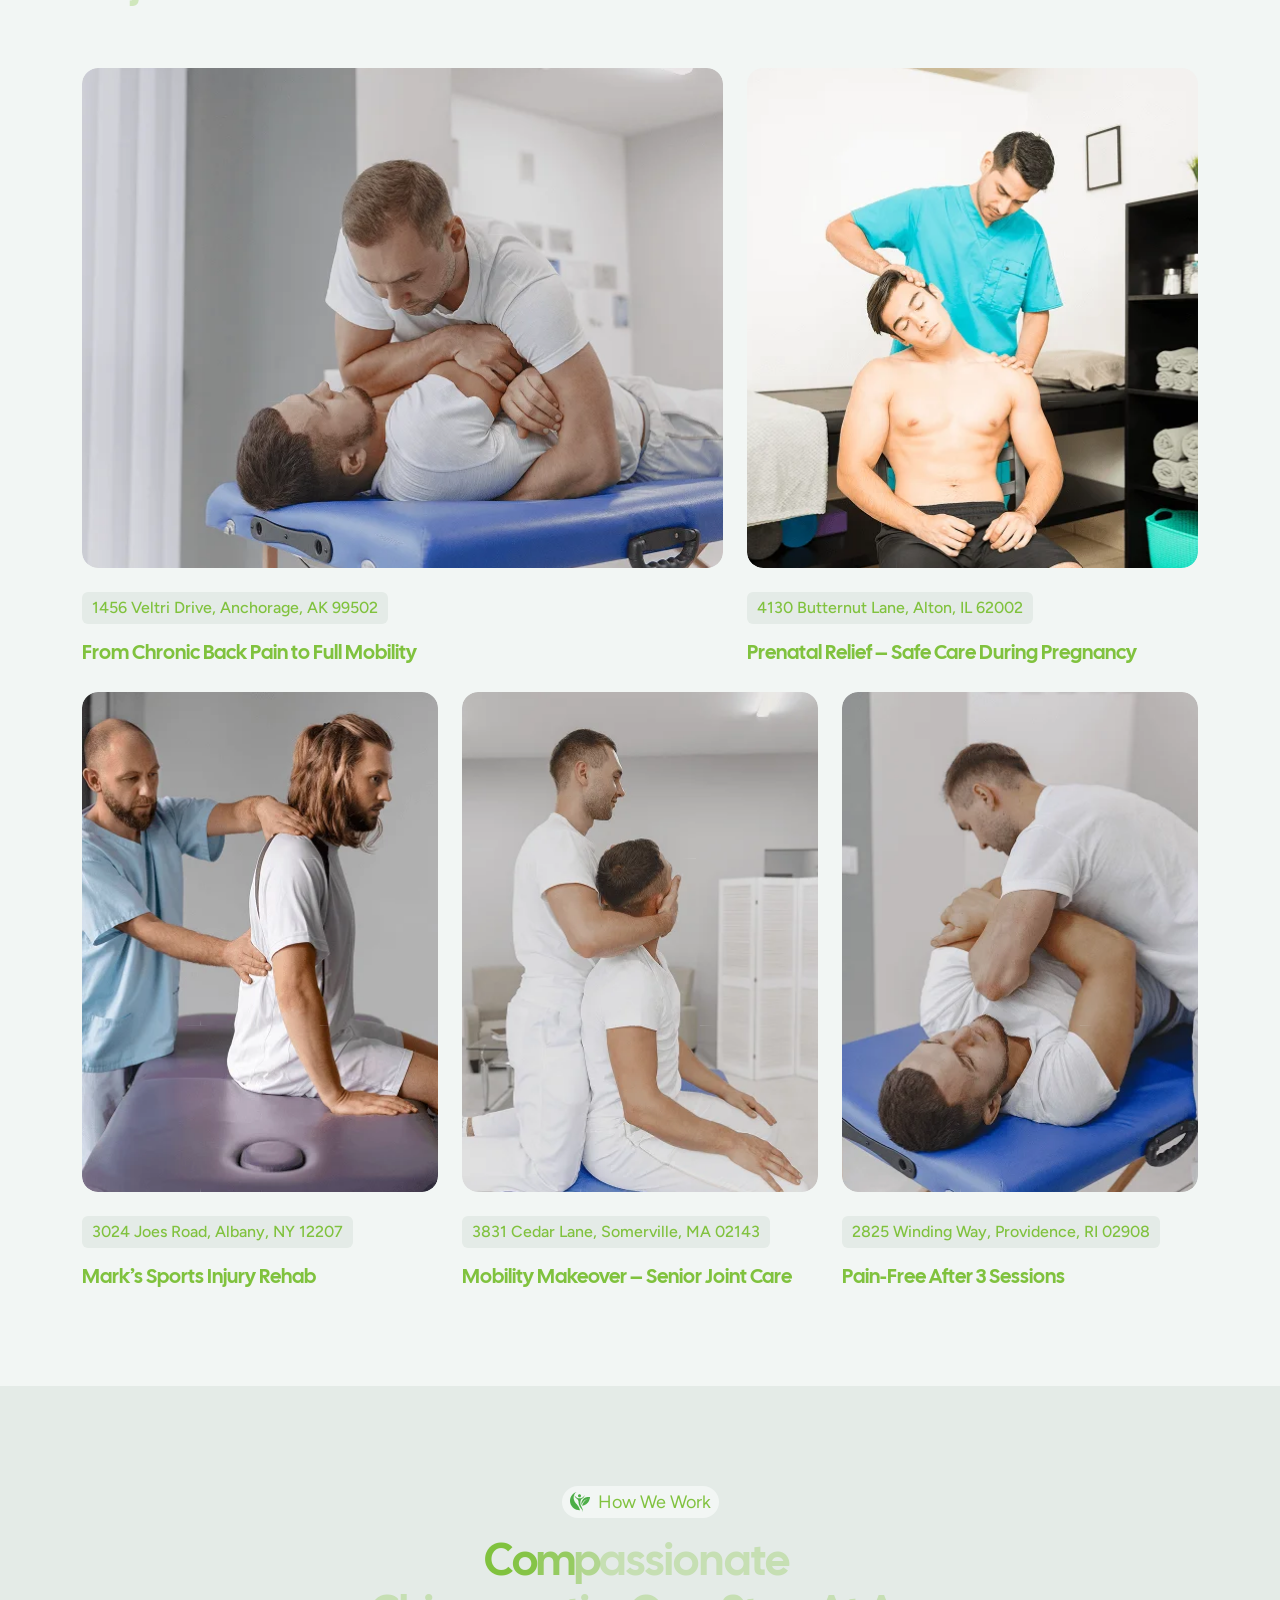
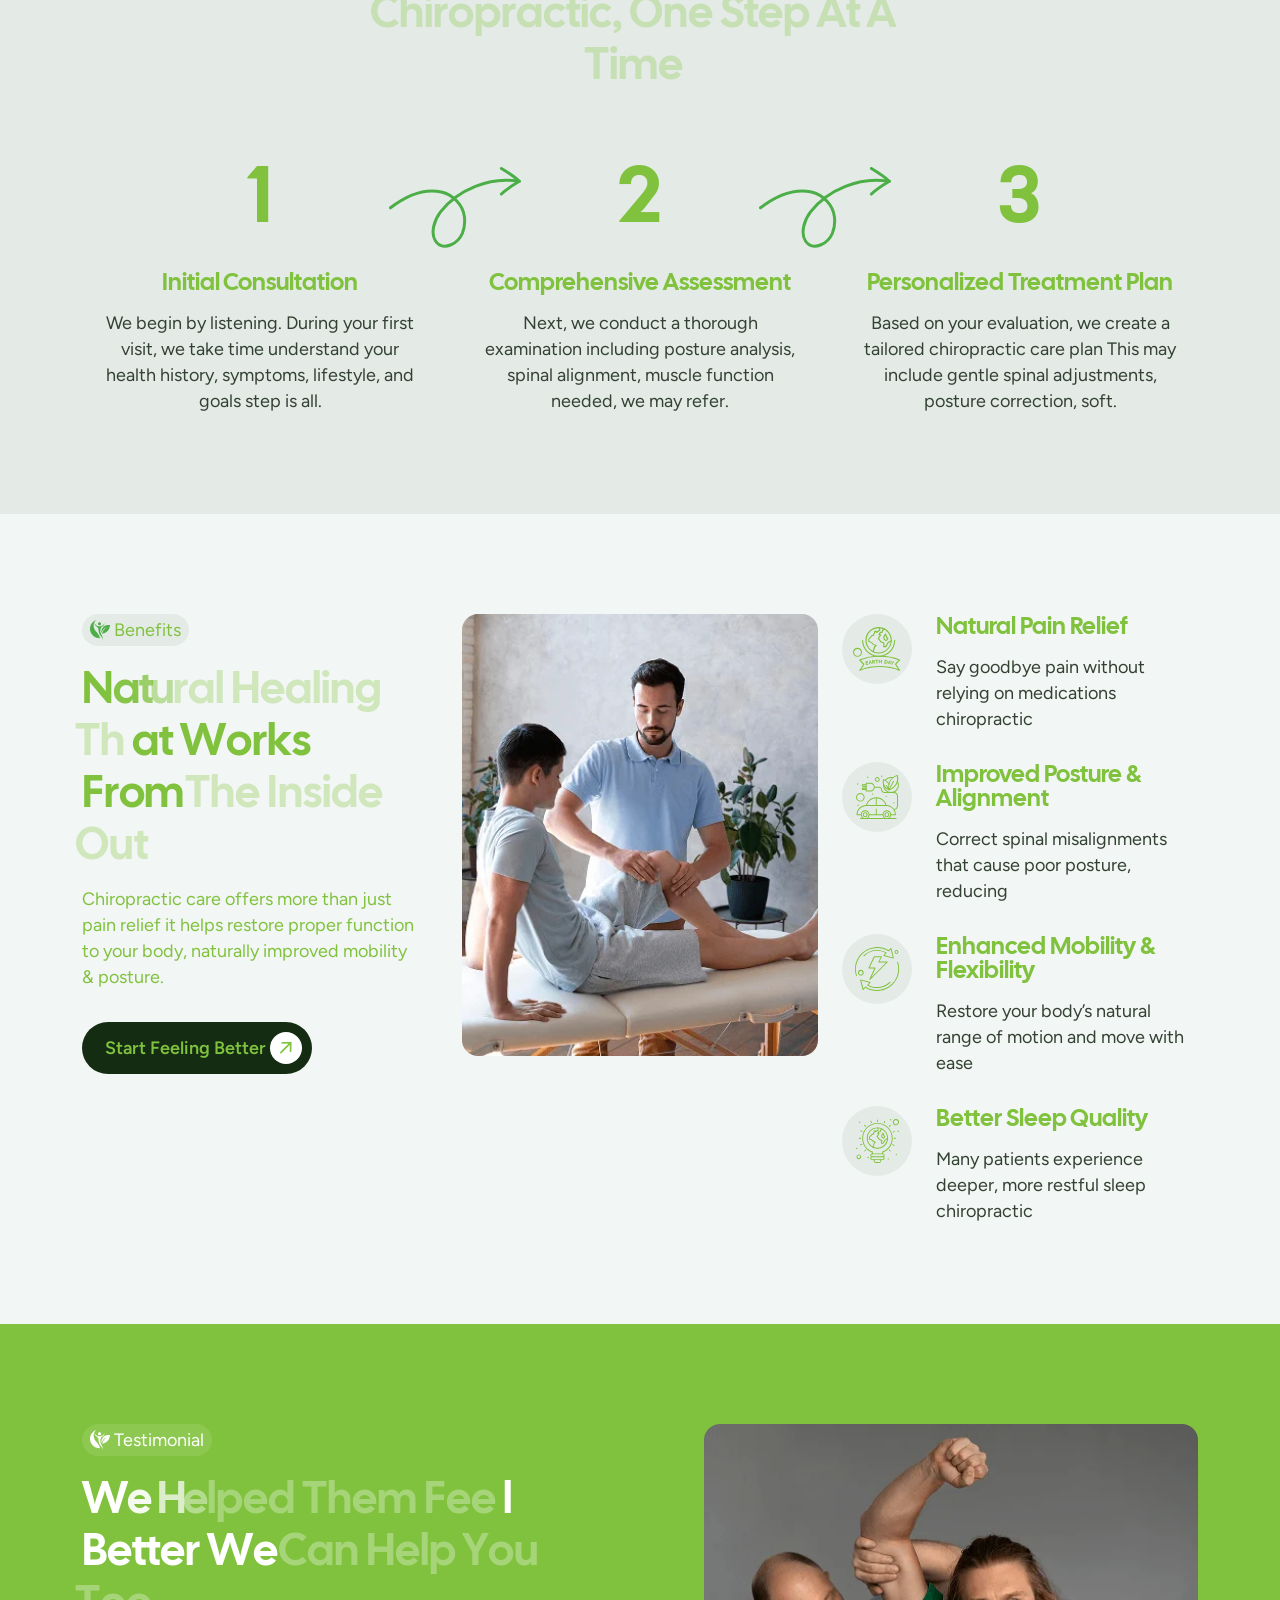
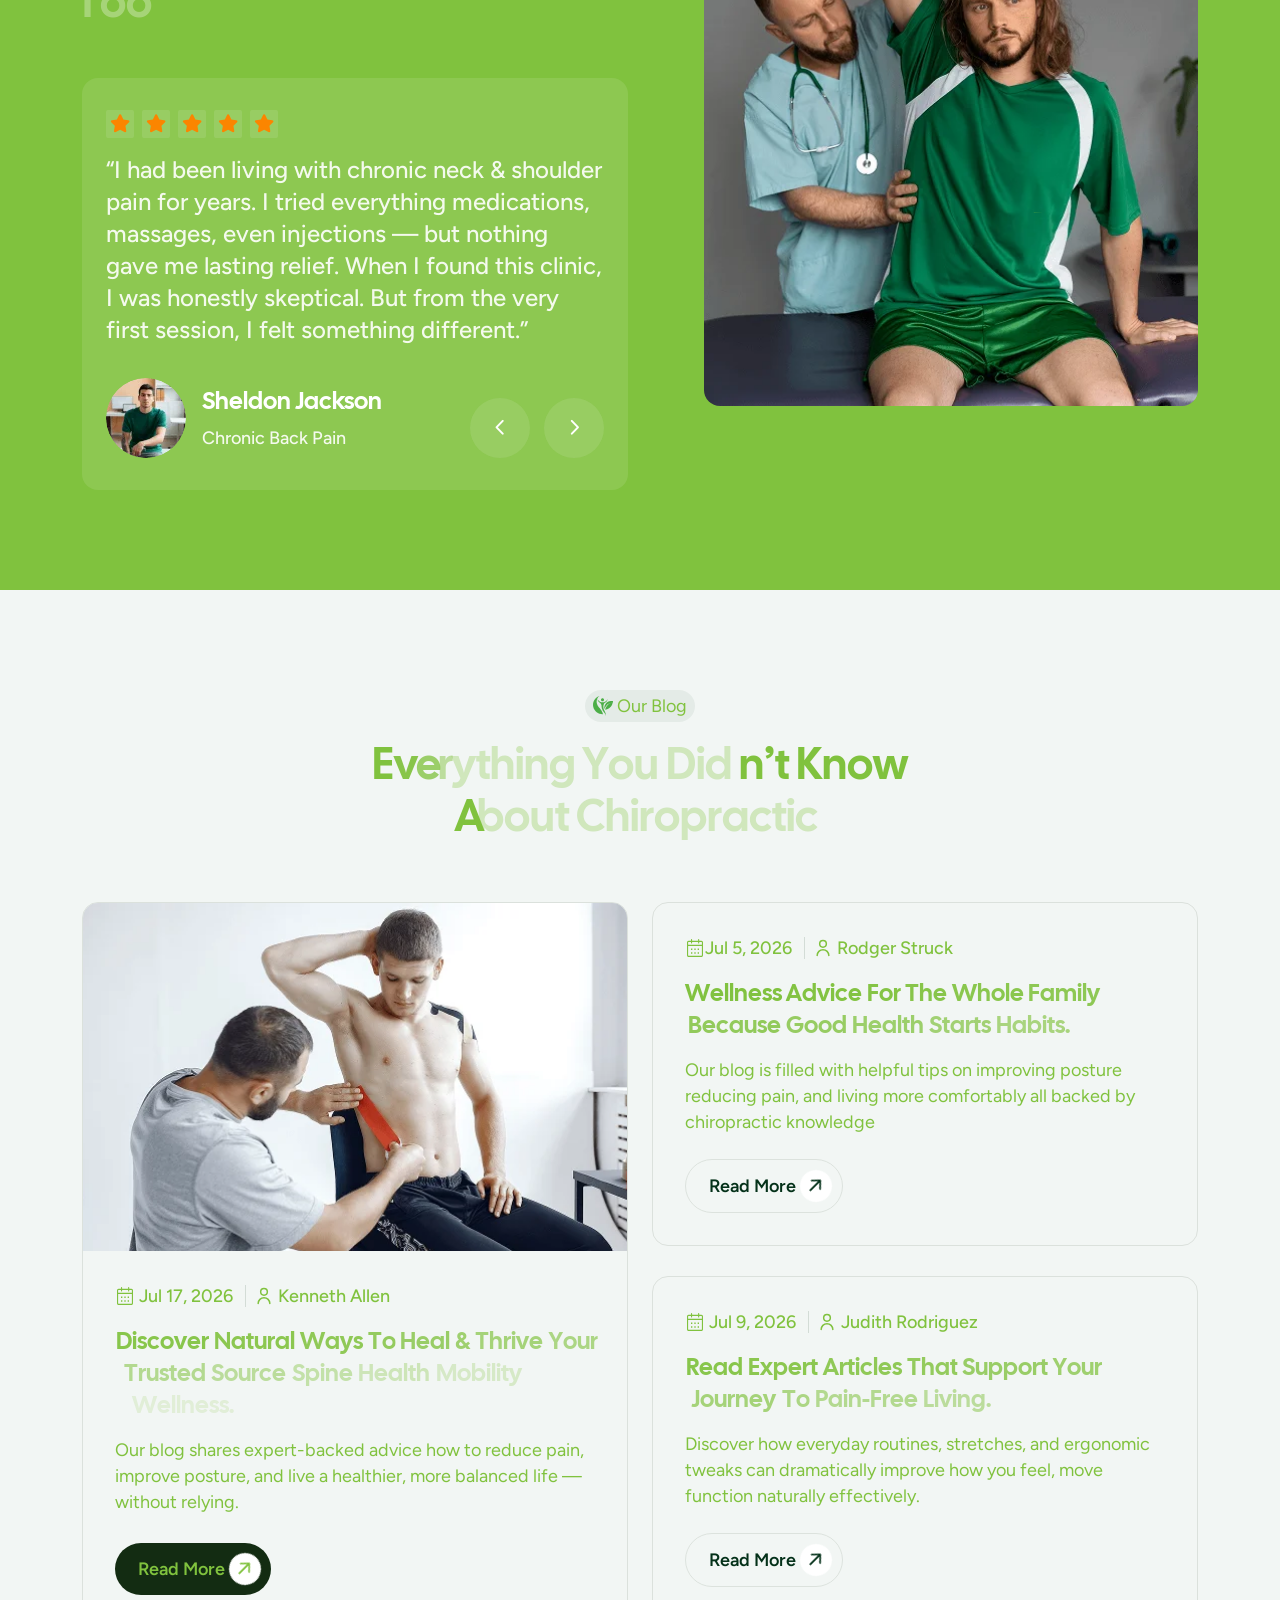
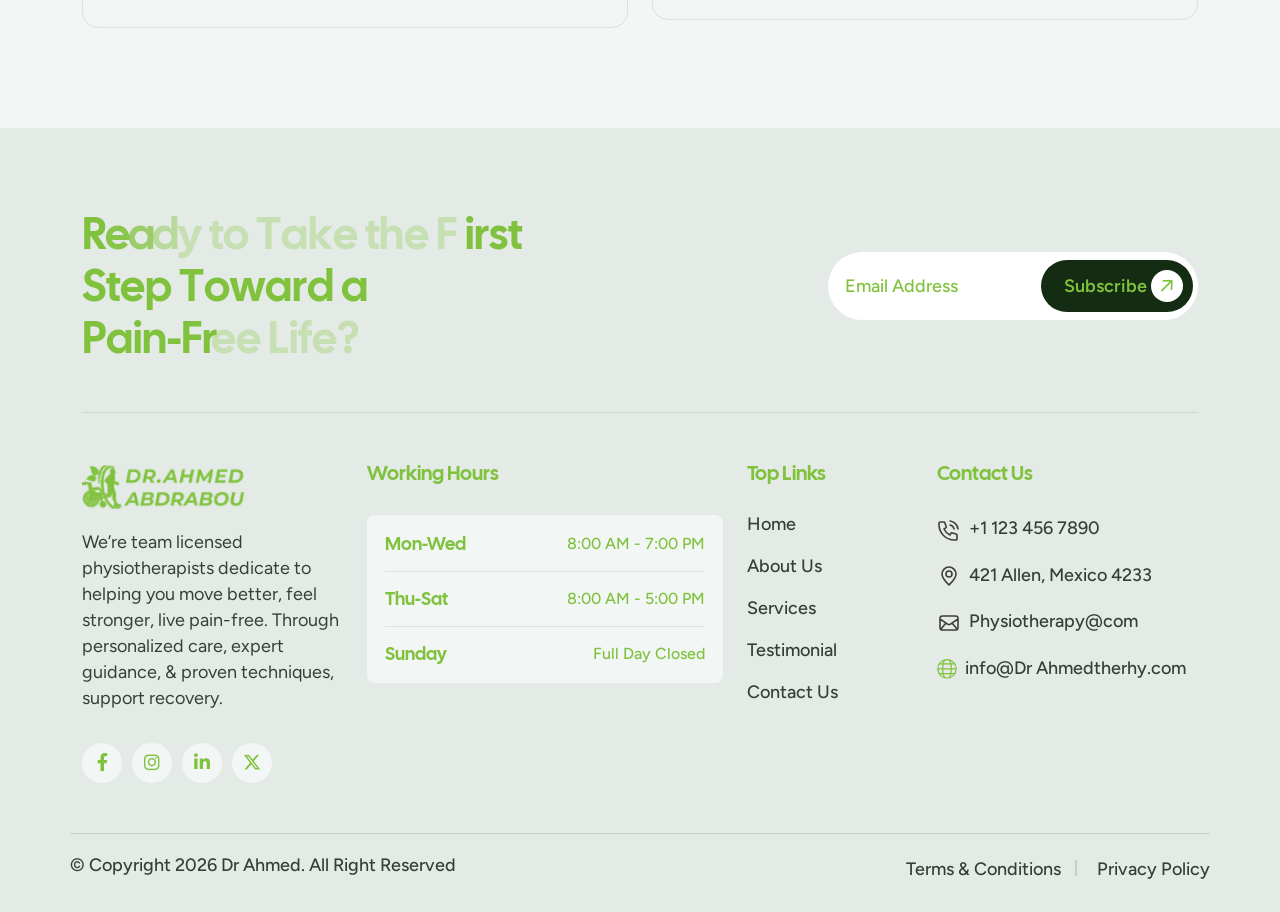
==== commit dbc4fc65: "update" ====
--- a/index.html
+++ b/index.html
@@ -1140,7 +1140,7 @@
                                 <!-- blog meta -->
                                 <div class="vkl-blog-item-tags mb-16">
                                     <a href="#"><img src="assets/img/icon/vkl-calender-ic-1.1.svg" alt=""> Jul
-                                        17, 2025 </a>
+                                        17, 2026 </a>
                                     <a href="#"><img src="assets/img/icon/vkl-user-1.1.svg" alt=""> Kenneth
                                         Allen</a>
                                 </div>
@@ -1169,7 +1169,7 @@
                                         <!-- blog meta -->
                                         <div class="vkl-blog-item-tags mb-16">
                                             <a href="#"><img src="assets/img/icon/vkl-calender-ic-1.1.svg" alt="">Jul 5,
-                                                2025 </a>
+                                                2026 </a>
                                             <a href="#"><img src="assets/img/icon/vkl-user-1.1.svg" alt="">
                                                 Rodger Struck</a>
                                         </div>
@@ -1195,7 +1195,7 @@
                                         <!-- blog meta -->
                                         <div class="vkl-blog-item-tags mb-16">
                                             <a href="#"><img src="assets/img/icon/vkl-calender-ic-1.1.svg" alt=""> Jul
-                                                9, 2025 </a>
+                                                9, 2026 </a>
                                             <a href="#"><img src="assets/img/icon/vkl-user-1.1.svg" alt="">
                                                 Judith Rodriguez</a>
                                         </div>
@@ -1354,7 +1354,7 @@
                     <div class="row">
                         <div class="col-md-6 mb-30">
                             <div class="vl-footer-copy-right-widget">
-                                <p class="para">© Copyright 2025 Dr Ahmed. All Right Reserved</p>
+                                <p class="para">© Copyright 2026 Dr Ahmed. All Right Reserved</p>
                             </div>
                         </div>
                         <div class="col-md-6 mb-30">
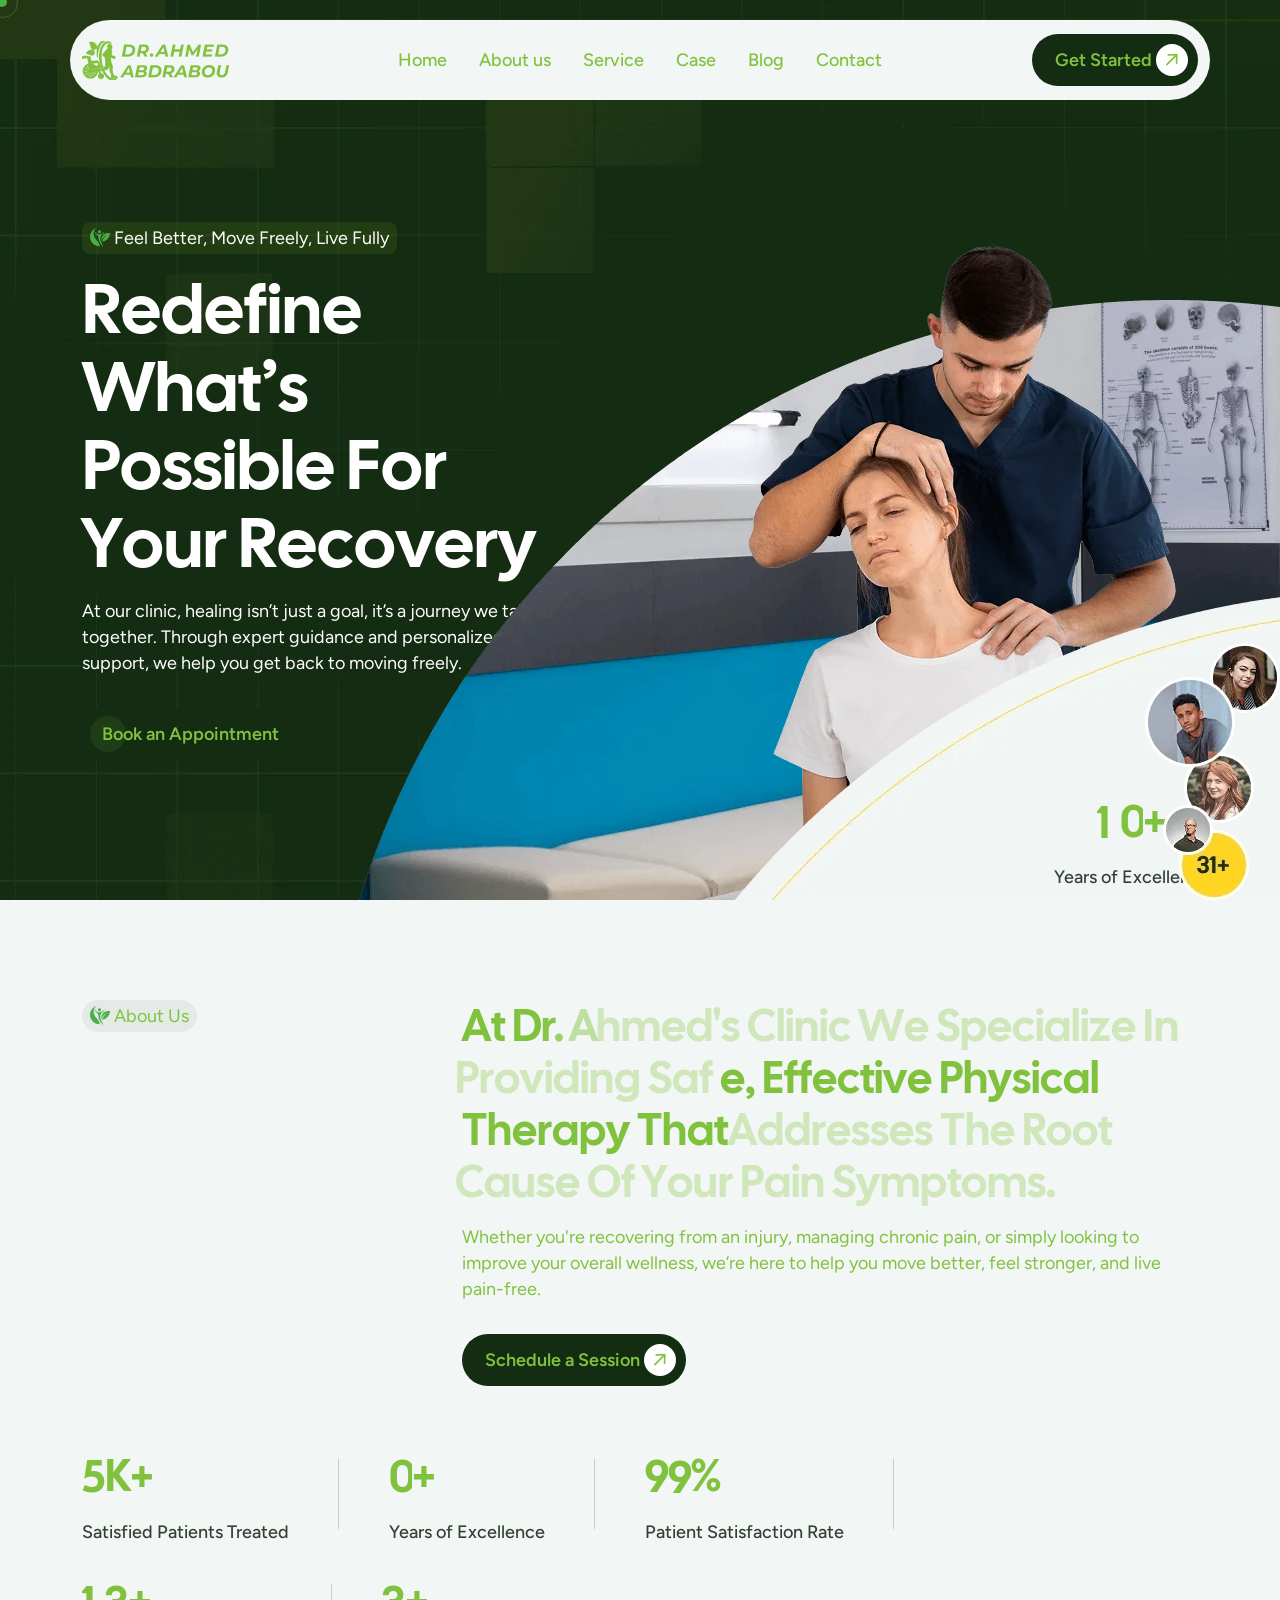
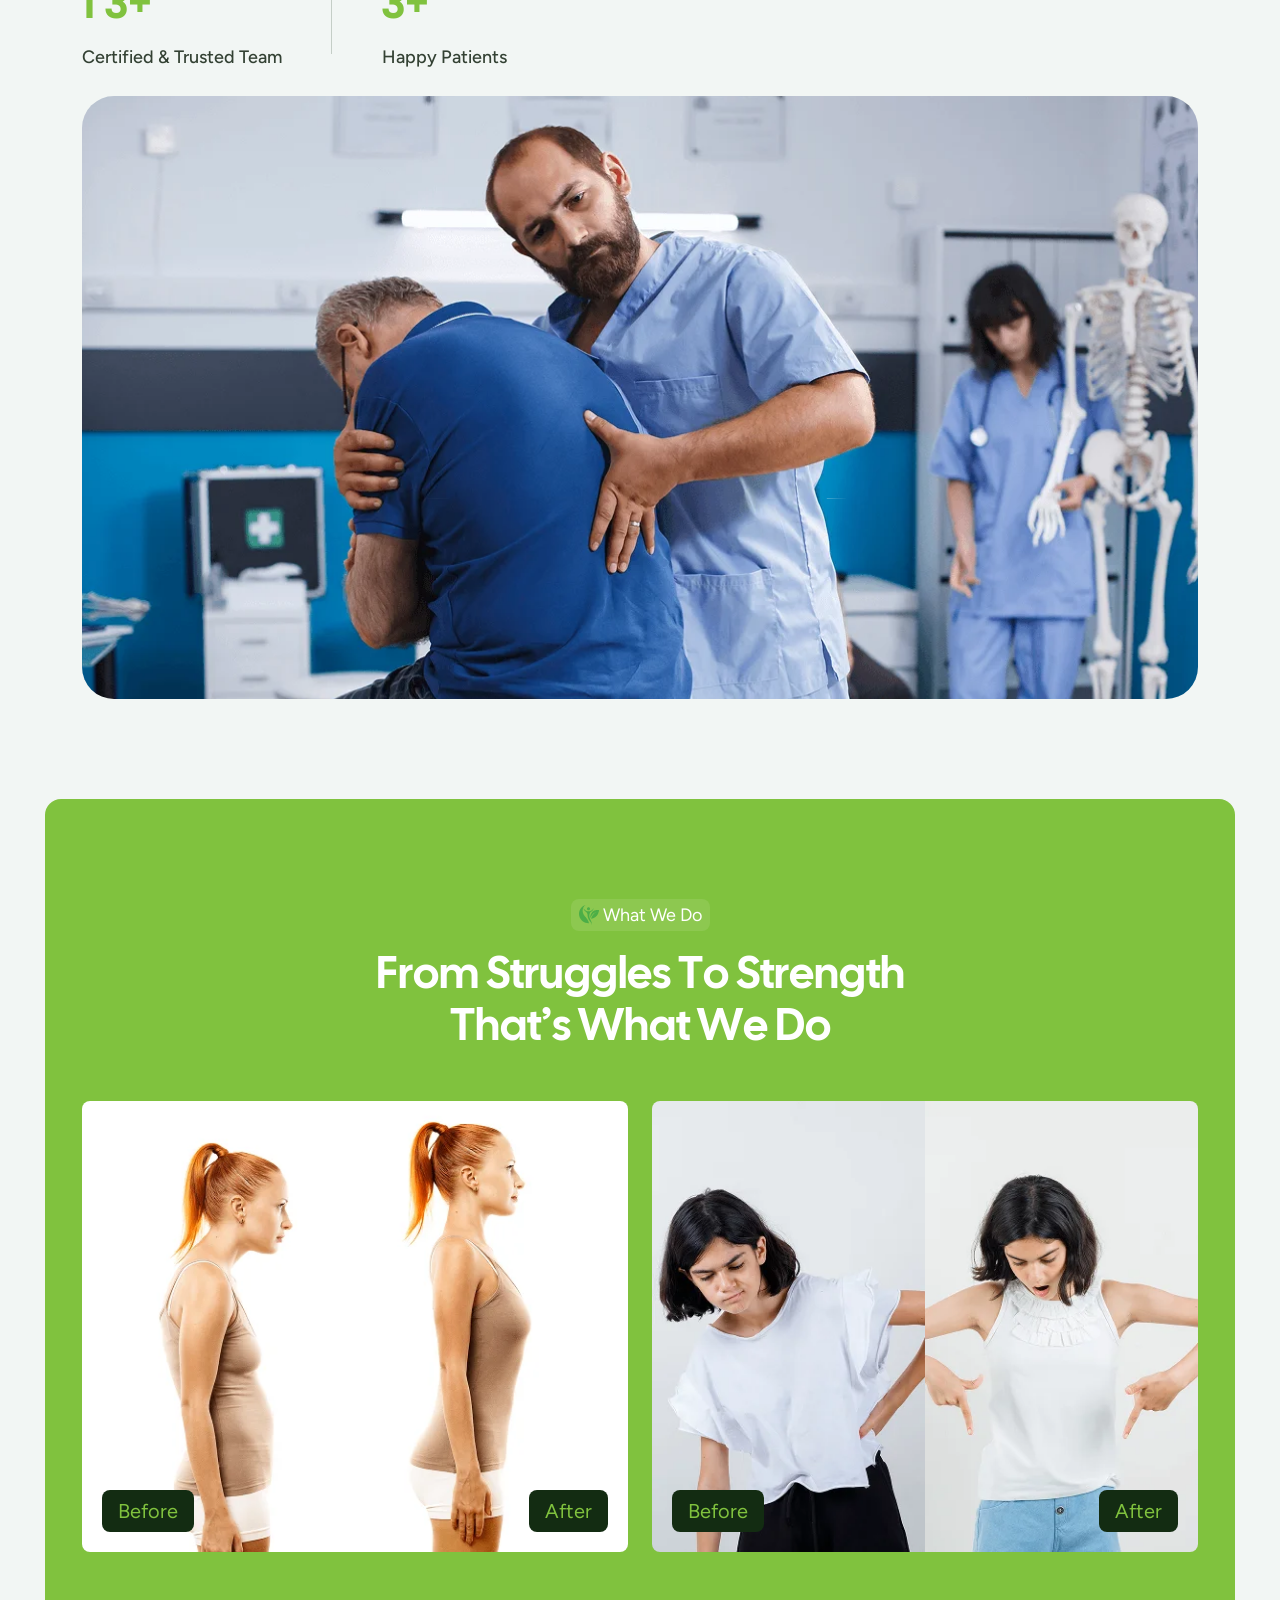
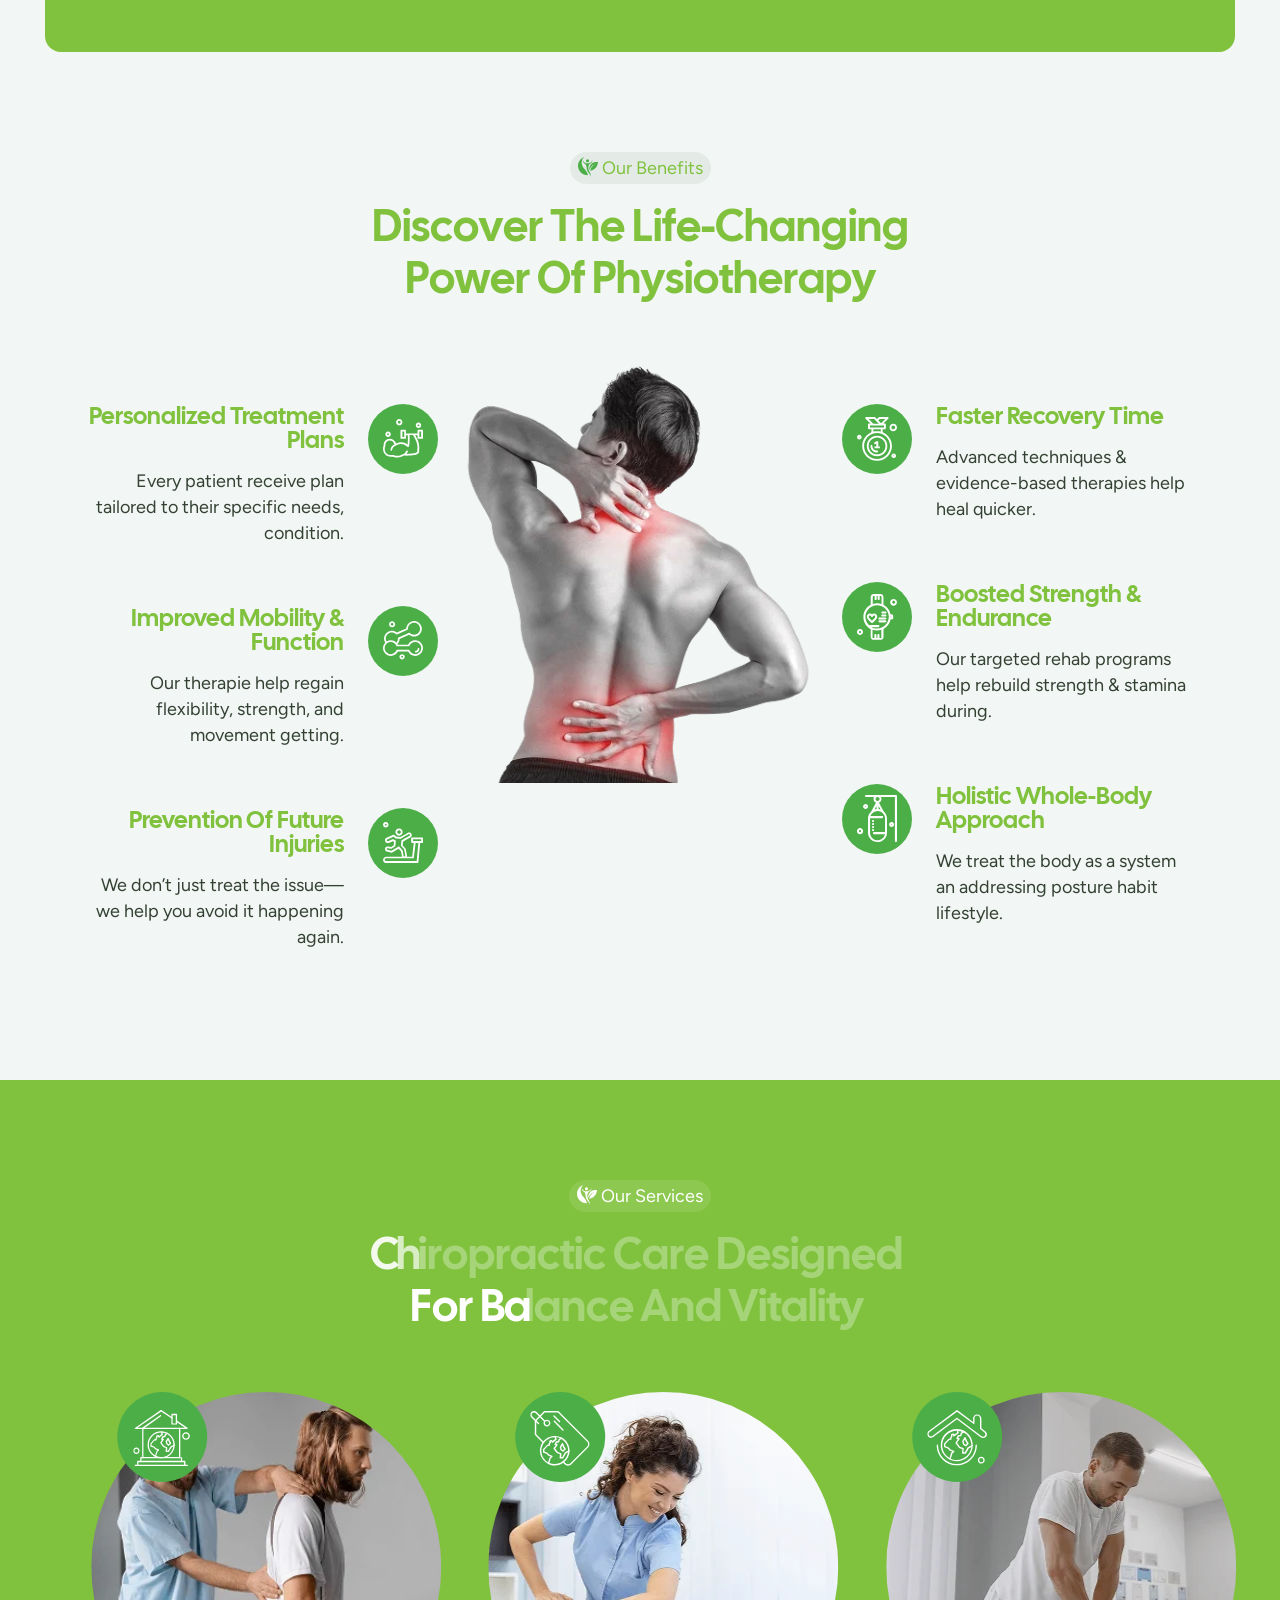
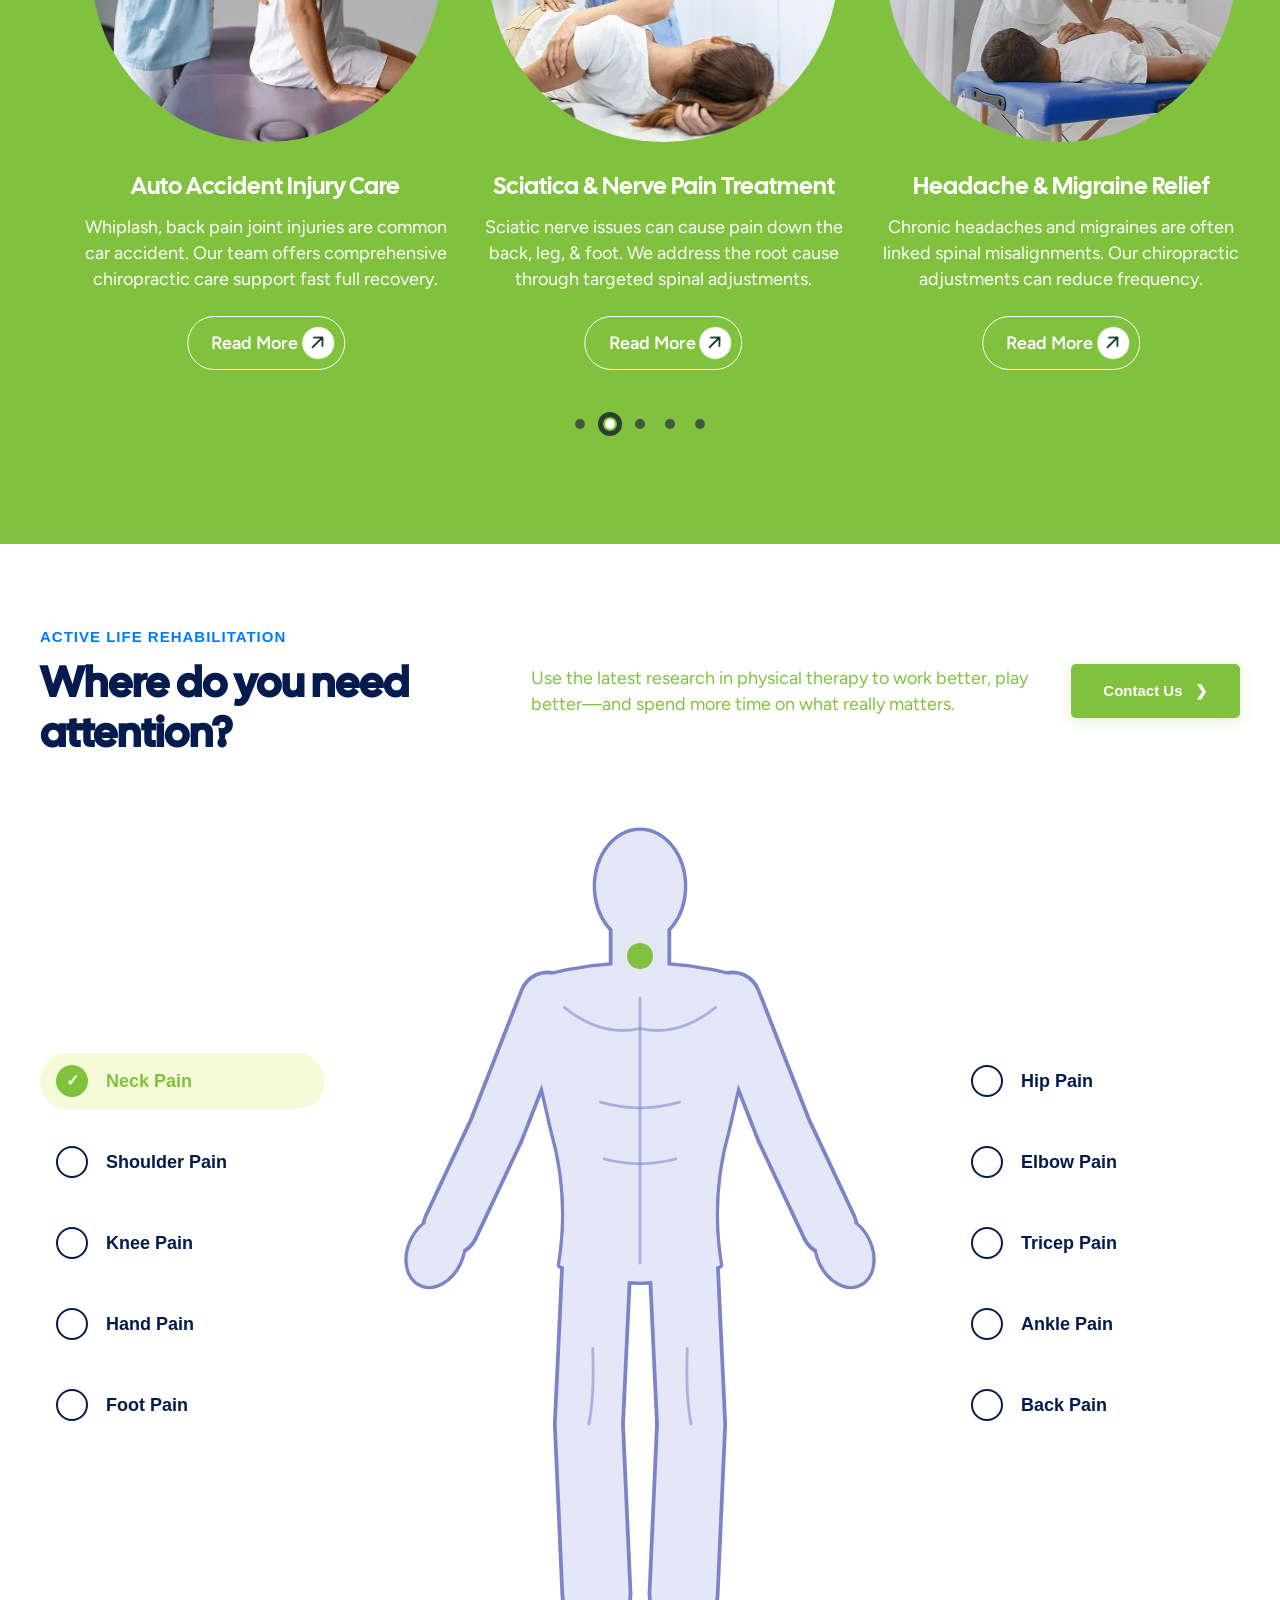
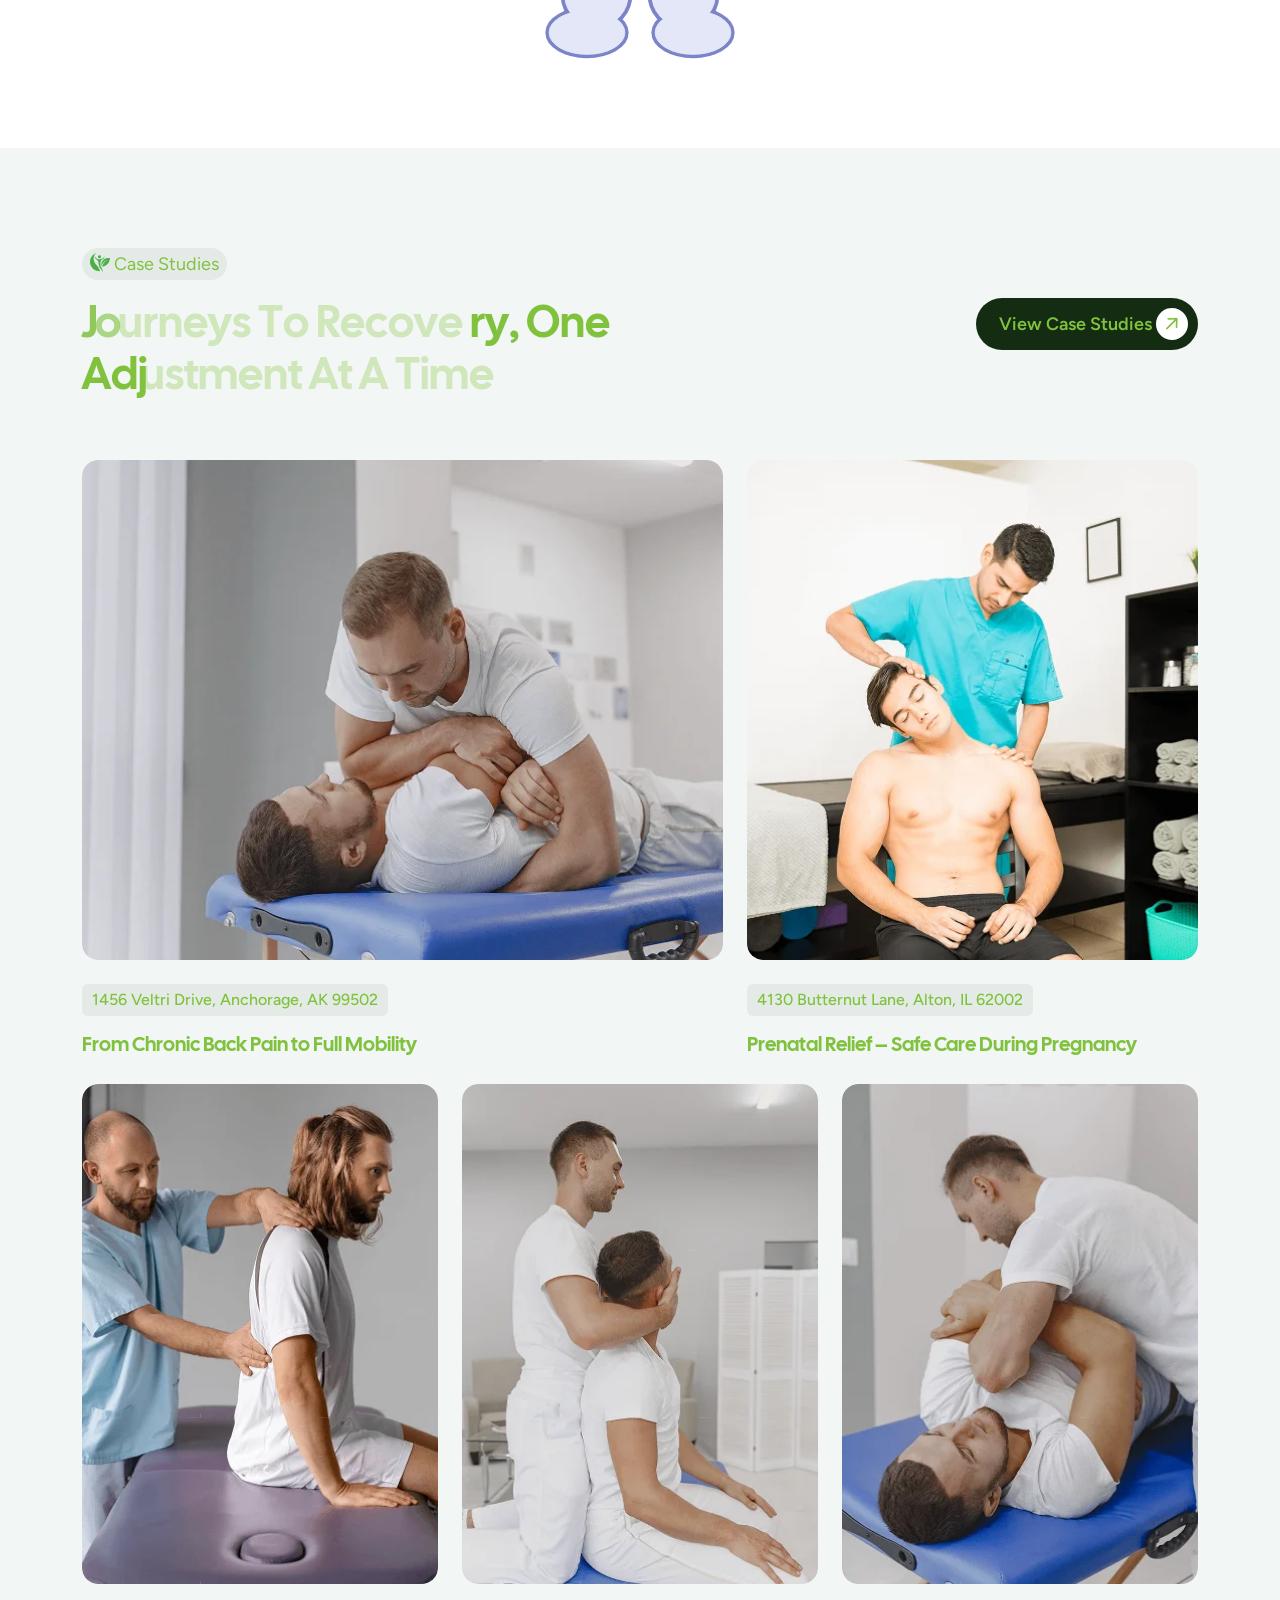
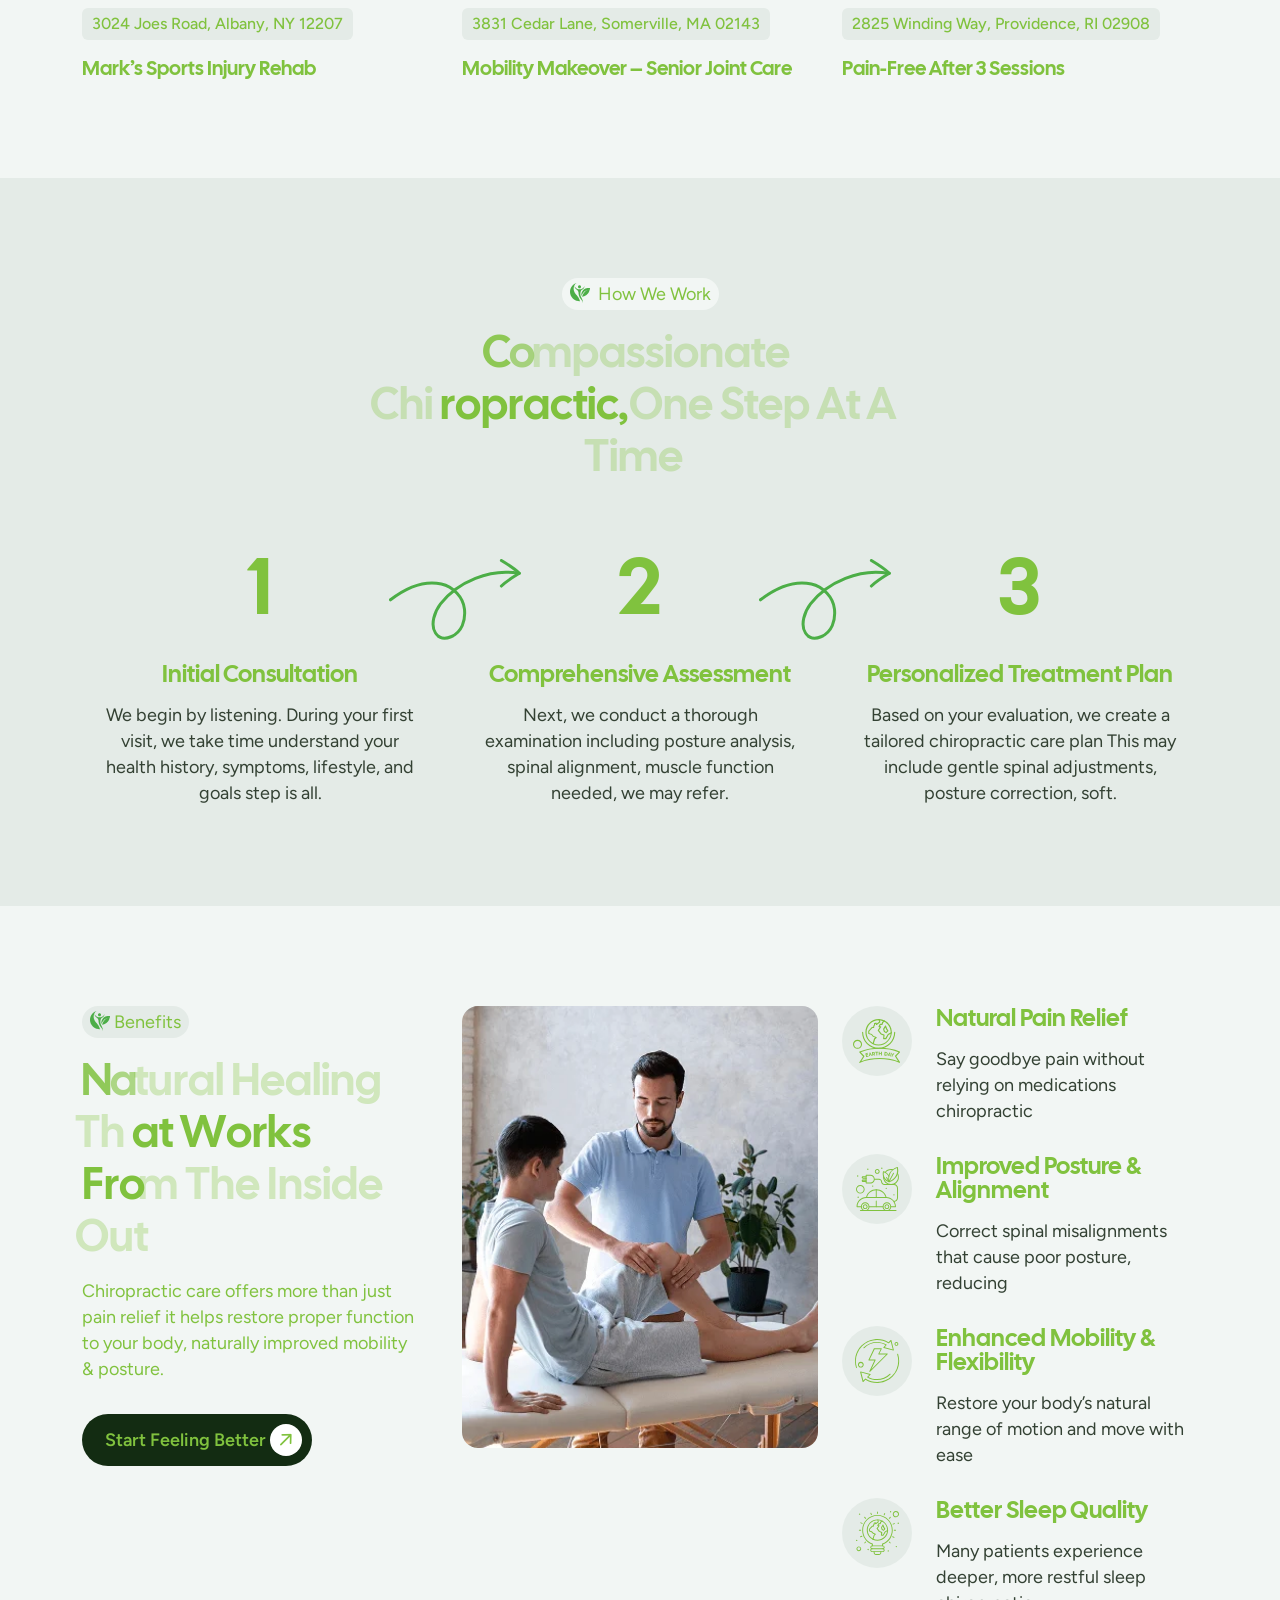
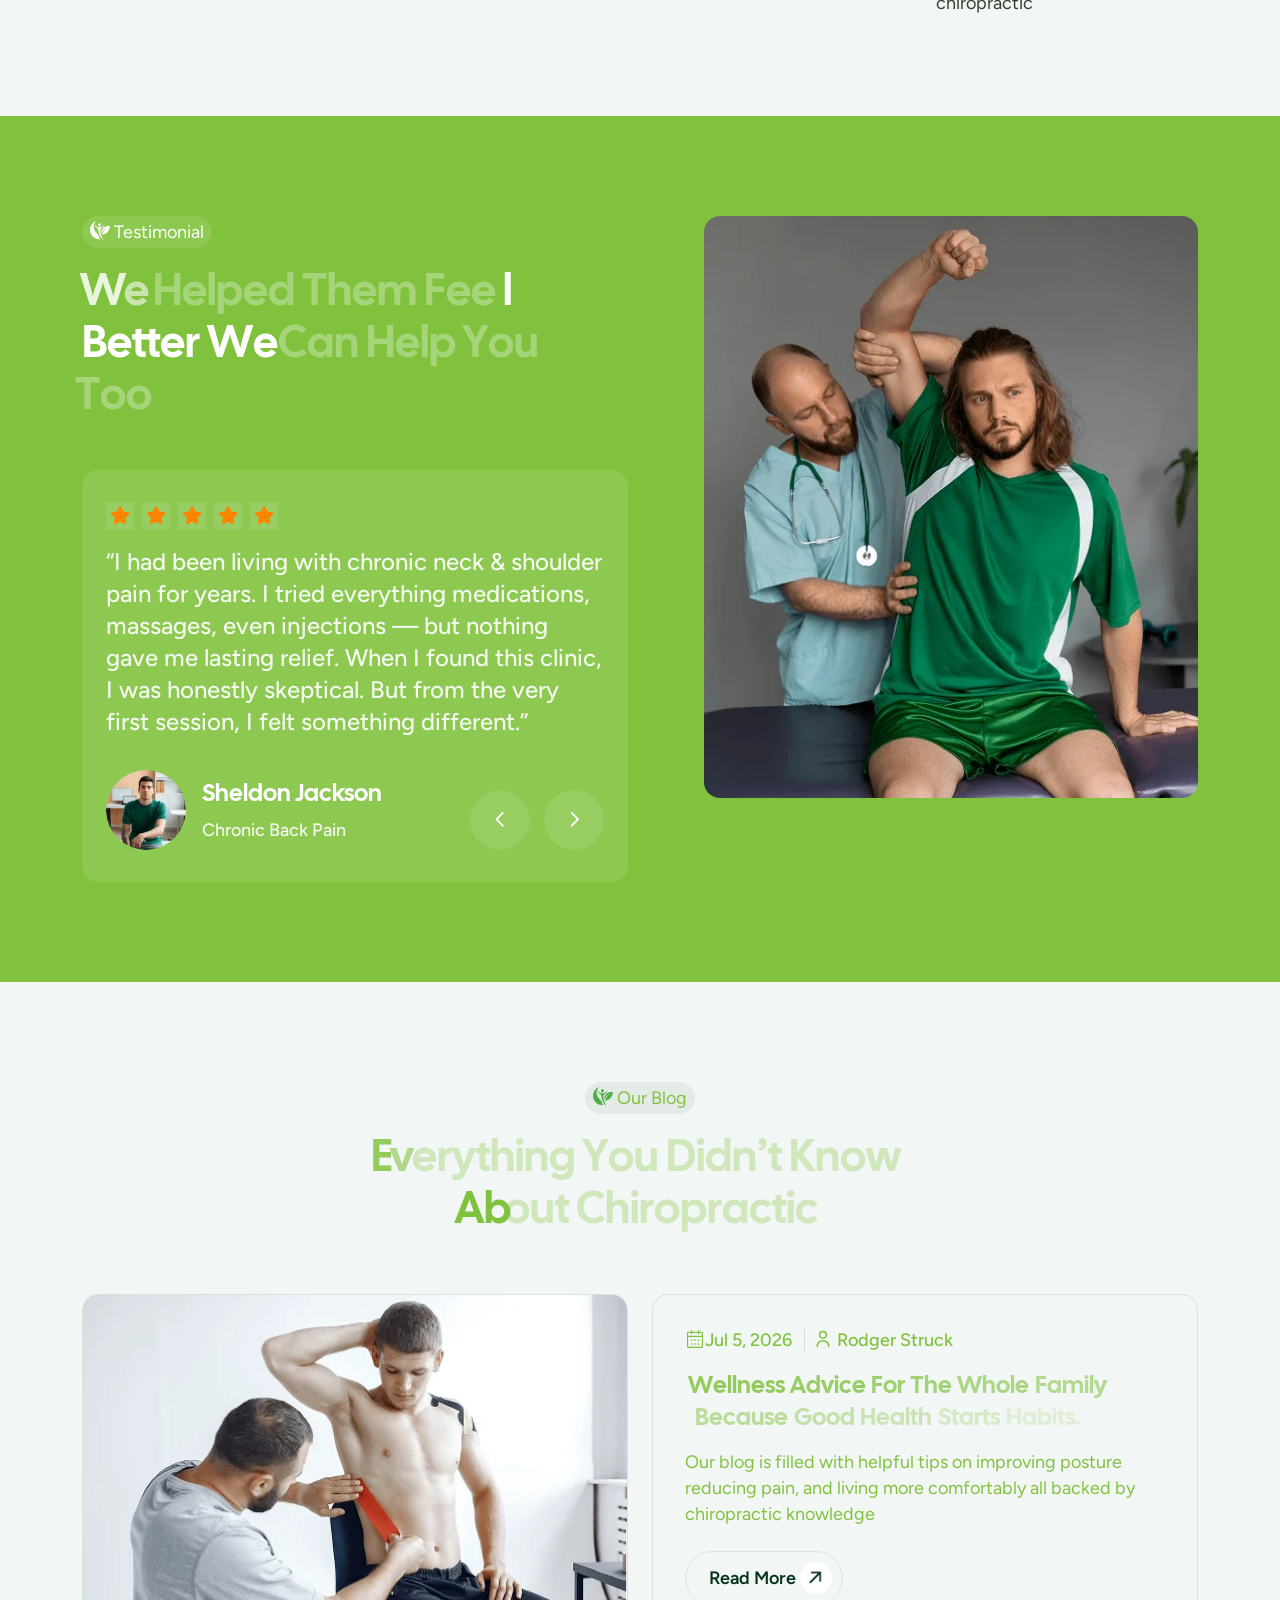
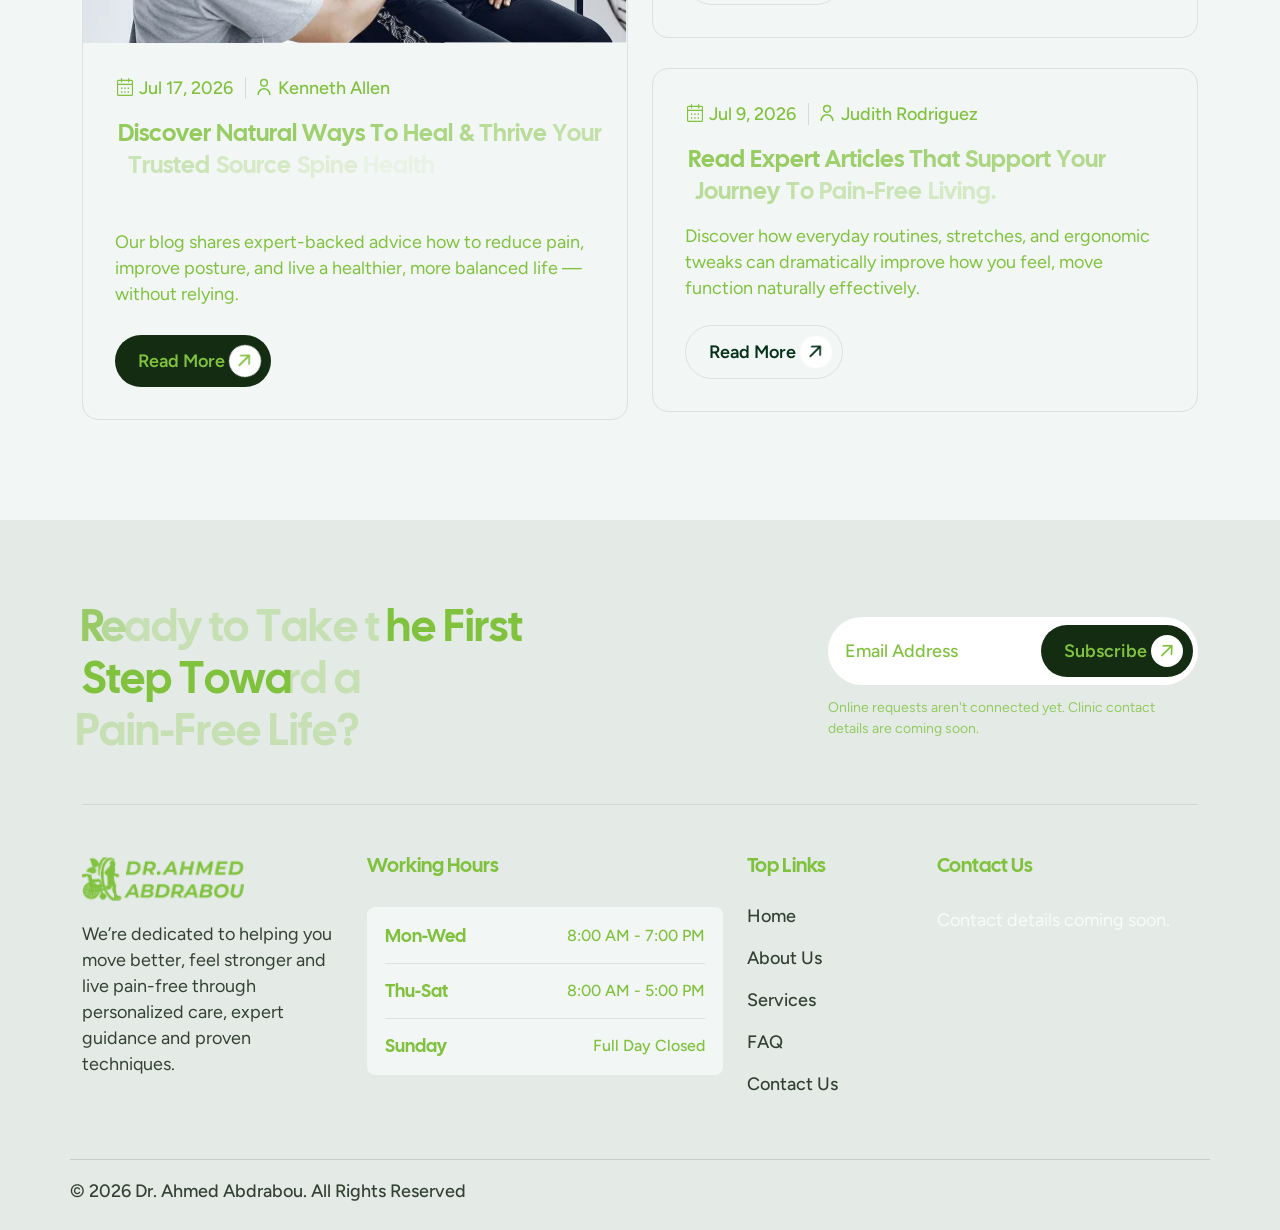
==== commit daa07670: "fix: remove placeholder data, fix broken assets and links, add form validation and SEO - Remove temp" ====
--- a/index.html
+++ b/index.html
@@ -4,10 +4,19 @@
 <head>
     <meta charset="UTF-8">
     <meta name="viewport" content="width=device-width, initial-scale=1.0">
-    <title>Dr Ahmed</title>
+    <title>Dr. Ahmed Abdrabou | Physical Therapy Clinic</title>
+    <meta name="description" content="Physical therapy and rehabilitation with Dr. Ahmed Abdrabou: personalised treatment plans for pain relief, injury recovery and better mobility.">
+    <link rel="canonical" href="https://physical-therapy-orpin.vercel.app/">
+    <meta property="og:type" content="website">
+    <meta property="og:site_name" content="Dr. Ahmed Abdrabou Physical Therapy">
+    <meta property="og:title" content="Dr. Ahmed Abdrabou | Physical Therapy Clinic">
+    <meta property="og:description" content="Physical therapy and rehabilitation with Dr. Ahmed Abdrabou: personalised treatment plans for pain relief, injury recovery and better mobility.">
+    <meta property="og:url" content="https://physical-therapy-orpin.vercel.app/">
+    <meta property="og:image" content="https://physical-therapy-orpin.vercel.app/assets/img/og-image.jpg">
+    <meta name="twitter:card" content="summary_large_image">
 
     <!-- fav logo -->
-    <link rel="shortcut icon" href="assets/img/logo/fav-icon.png" type="image/x-icon">
+    <link rel="icon" href="assets/img/fav-icon.png" type="image/png">
 
     <!-- css files -->
     <!-- bootstrap css -->
@@ -113,9 +122,7 @@
 
             <div class="vl-offcanvas-info mb-30">
                 <h3 class="vl-offcanvas-sm-title mb-20">Contact Us</h3>
-                <a href="#"><span><img src="assets/img/icon/footer-ph-1.1.svg" alt=""></span> +57 9954 6476</a>
-                <a href="#"><span><img src="assets/img/icon/footer-mail-1.1.svg" alt=""></span> hello@Dr Ahmed.com</a>
-                <a href="#"><span><img src="assets/img/icon/vl-location-1.1.svg" alt=""></span>Los Angles,California</a>
+                <p>Contact details coming soon.</p>
             </div>
 
             <div class="vkl-offcanvas-btn mb-30">
@@ -123,14 +130,6 @@
                 <a href="contact.html" class="vkl-btn-primary-2 text-center w-100">Get Started <span
                         class="arrow-icon"><i class="fa-regular fa-arrow-right"></i></span></a>
 
-            </div>
-
-            <div class="vl-offcanvas-social mb-30">
-                <h3 class="vl-offcanvas-sm-title mb-20">Follow Us</h3>
-                <a href="#"><i class="fab fa-facebook-f"></i></a>
-                <a href="#"><i class="fab fa-twitter"></i></a>
-                <a href="#"><i class="fab fa-linkedin-in"></i></a>
-                <a href="#"><i class="fab fa-instagram"></i></a>
             </div>
         </div>
     </div>
@@ -150,21 +149,11 @@
                             <div class="vkl-section-title">
                                 <p class="sub-title vkl-bg-1 br-8 aos-init aos-animate" data-aos="fade-up"> <span><img src="assets/img/icon/sub-title-icon-1.1.svg" alt=""></span>Feel
                                     Better, Move Freely, Live Fully</p>
-                                <h1 class="title text-anime-style-3 pt-16" style="perspective: 400px;"><div class="split-line" style="display: block; text-align: start; position: relative;"><div style="position:relative;display:inline-block;"><div style="position: relative; display: inline-block; translate: none; rotate: none; scale: none; transform: translate(0px, 0px); opacity: 1;">R</div><div style="position: relative; display: inline-block; translate: none; rotate: none; scale: none; transform: translate(0px, 0px); opacity: 1;">e</div><div style="position: relative; display: inline-block; translate: none; rotate: none; scale: none; transform: translate(0px, 0px); opacity: 1;">d</div><div style="position: relative; display: inline-block; translate: none; rotate: none; scale: none; transform: translate(0px, 0px); opacity: 1;">e</div><div style="position: relative; display: inline-block; translate: none; rotate: none; scale: none; transform: translate(0px, 0px); opacity: 1;">f</div><div style="position: relative; display: inline-block; translate: none; rotate: none; scale: none; transform: translate(0px, 0px); opacity: 1;">i</div><div style="position: relative; display: inline-block; translate: none; rotate: none; scale: none; transform: translate(0px, 0px); opacity: 1;">n</div><div style="position: relative; display: inline-block; translate: none; rotate: none; scale: none; transform: translate(0px, 0px); opacity: 1;">e</div></div> <div style="position:relative;display:inline-block;"><div style="position: relative; display: inline-block; translate: none; rotate: none; scale: none; transform: translate(0px, 0px); opacity: 1;">W</div><div style="position: relative; display: inline-block; translate: none; rotate: none; scale: none; transform: translate(0px, 0px); opacity: 1;">h</div><div style="position: relative; display: inline-block; translate: none; rotate: none; scale: none; transform: translate(0px, 0px); opacity: 1;">a</div><div style="position: relative; display: inline-block; translate: none; rotate: none; scale: none; transform: translate(0px, 0px); opacity: 1;">t</div><div style="position: relative; display: inline-block; translate: none; rotate: none; scale: none; transform: translate(0px, 0px); opacity: 1;">’</div><div style="position: relative; display: inline-block; translate: none; rotate: none; scale: none; transform: translate(0px, 0px); opacity: 1;">s</div></div> </div><div class="split-line" style="display: block; text-align: start; position: relative;"><div style="position:relative;display:inline-block;"><div style="position: relative; display: inline-block; translate: none; rotate: none; scale: none; transform: translate(0px, 0px); opacity: 1;">P</div><div style="position: relative; display: inline-block; translate: none; rotate: none; scale: none; transform: translate(0px, 0px); opacity: 1;">o</div><div style="position: relative; display: inline-block; translate: none; rotate: none; scale: none; transform: translate(0px, 0px); opacity: 1;">s</div><div style="position: relative; display: inline-block; translate: none; rotate: none; scale: none; transform: translate(0px, 0px); opacity: 1;">s</div><div style="position: relative; display: inline-block; translate: none; rotate: none; scale: none; transform: translate(0px, 0px); opacity: 1;">i</div><div style="position: relative; display: inline-block; translate: none; rotate: none; scale: none; transform: translate(0px, 0px); opacity: 1;">b</div><div style="position: relative; display: inline-block; translate: none; rotate: none; scale: none; transform: translate(0px, 0px); opacity: 1;">l</div><div style="position: relative; display: inline-block; translate: none; rotate: none; scale: none; transform: translate(0px, 0px); opacity: 1;">e</div></div> <div style="position:relative;display:inline-block;"><div style="position: relative; display: inline-block; translate: none; rotate: none; scale: none; transform: translate(0px, 0px); opacity: 1;">F</div><div style="position: relative; display: inline-block; translate: none; rotate: none; scale: none; transform: translate(0px, 0px); opacity: 1;">o</div><div style="position: relative; display: inline-block; translate: none; rotate: none; scale: none; transform: translate(0px, 0px); opacity: 1;">r</div></div> <div style="position:relative;display:inline-block;"><div style="position: relative; display: inline-block; translate: none; rotate: none; scale: none; transform: translate(0px, 0px); opacity: 1;">Y</div><div style="position: relative; display: inline-block; translate: none; rotate: none; scale: none; transform: translate(0px, 0px); opacity: 1;">o</div><div style="position: relative; display: inline-block; translate: none; rotate: none; scale: none; transform: translate(0px, 0px); opacity: 1;">u</div><div style="position: relative; display: inline-block; translate: none; rotate: none; scale: none; transform: translate(0px, 0px); opacity: 1;">r</div></div> </div><div class="split-line" style="display: block; text-align: start; position: relative;"><div style="position:relative;display:inline-block;"><div style="position: relative; display: inline-block; translate: none; rotate: none; scale: none; transform: translate(0px, 0px); opacity: 1;">M</div><div style="position: relative; display: inline-block; translate: none; rotate: none; scale: none; transform: translate(0px, 0px); opacity: 1;">e</div><div style="position: relative; display: inline-block; translate: none; rotate: none; scale: none; transform: translate(0px, 0px); opacity: 1;">n</div><div style="position: relative; display: inline-block; translate: none; rotate: none; scale: none; transform: translate(0px, 0px); opacity: 1;">t</div><div style="position: relative; display: inline-block; translate: none; rotate: none; scale: none; transform: translate(0px, 0px); opacity: 1;">a</div><div style="position: relative; display: inline-block; translate: none; rotate: none; scale: none; transform: translate(0px, 0px); opacity: 1;">l</div></div> <div style="position:relative;display:inline-block;"><div style="position: relative; display: inline-block; translate: none; rotate: none; scale: none; transform: translate(0px, 0px); opacity: 1;">H</div><div style="position: relative; display: inline-block; translate: none; rotate: none; scale: none; transform: translate(0px, 0px); opacity: 1;">e</div><div style="position: relative; display: inline-block; translate: none; rotate: none; scale: none; transform: translate(0px, 0px); opacity: 1;">a</div><div style="position: relative; display: inline-block; translate: none; rotate: none; scale: none; transform: translate(0px, 0px); opacity: 1;">l</div><div style="position: relative; display: inline-block; translate: none; rotate: none; scale: none; transform: translate(0px, 0px); opacity: 1;">t</div><div style="position: relative; display: inline-block; translate: none; rotate: none; scale: none; transform: translate(0px, 0px); opacity: 1;">h</div></div></div></h1>
-                                <p class="desc pt-16 vkl-wh-text aos-init aos-animate" data-aos="fade-up">At our center, healing isn’t just a
-                                    goal
-                                    journey we take together Through expert guidance and personalized support,
-                                    we help.</p>
+                                <h1 class="title text-anime-style-3 pt-16">Redefine What’s Possible For Your Recovery</h1>
+                                <p class="desc pt-16 vkl-wh-text aos-init aos-animate" data-aos="fade-up">At our clinic, healing isn’t just a goal, it’s a journey we take together. Through expert guidance and personalized support, we help you get back to moving freely.</p>
                             </div> <!-- vkl section title end -->
                             <div class="vkl-hero-wrap vkl-hero-wrap-5 mt-32 aos-init" data-aos="fade-up">
                                 <a href="contact.html" class="vkl-primary-btn-6 mr-16">Book an Appointment</a>
-
-                                <div class="vkl-ply-btn-flex">
-                                    <div class="vkl-pay-icon">
-                                        <a class="popup-video" href="https://www.youtube.com/watch?v=HkYGxh1XUGQ"><i class="fa-solid fa-play"></i></a>
-                                    </div>
-                                    <p class="play-content">Play Video</p>
-                                </div>
                             </div>
                         </div>
                     </div>
@@ -215,7 +204,7 @@
                         <div class="vl-about-content-wrap mb-60">
                             <!-- vkl section title start -->
                             <div class="vkl-section-title">
-                                <h2 class="title text-effect">At Dr Ahmed We Specialize Providing Safe, Effective Chiropractic Care Tha Address The Root Cause Of Your Pain Symptoms.</h2>
+                                <h2 class="title text-effect">At Dr. Ahmed's Clinic We Specialize In Providing Safe, Effective Physical Therapy That Addresses The Root Cause Of Your Pain Symptoms.</h2>
                                 <p class="para pt-16 pb-32" data-aos="fade-up">Whether you're recovering from an injury, managing chronic pain, or simply looking to improve your overall wellness, we’re here to help you move better, feel stronger, and live pain-free.</p>
                             </div>
                             <!-- vkl section title end -->
@@ -333,7 +322,7 @@
                             <!-- content -->
                             <div class="vkl-work-item-content">
                                 <!-- title -->
-                                <h4 class="vkl-work-item-title"><a href="case-single.html">Personalized
+                                <h4 class="vkl-work-item-title"><a href="case-left.html">Personalized
                                         Treatment Plans</a></h4>
                                 <!-- desc -->
                                 <p class="vkl-work-item-desc">Every patient receive plan tailored to their
@@ -350,7 +339,7 @@
                             <!-- content -->
                             <div class="vkl-work-item-content">
                                 <!-- title -->
-                                <h4 class="vkl-work-item-title"><a href="case-single.html">Improved Mobility &amp;
+                                <h4 class="vkl-work-item-title"><a href="case-left.html">Improved Mobility &amp;
                                         Function</a></h4>
                                 <!-- desc -->
                                 <p class="vkl-work-item-desc">Our therapie help regain flexibility, strength,
@@ -366,7 +355,7 @@
                             <!-- content -->
                             <div class="vkl-work-item-content">
                                 <!-- title -->
-                                <h4 class="vkl-work-item-title"><a href="case-single.html">Prevention Of Future
+                                <h4 class="vkl-work-item-title"><a href="case-left.html">Prevention Of Future
                                         Injuries</a></h4>
                                 <!-- desc -->
                                 <p class="vkl-work-item-desc">We don’t just treat the issue—we help you avoid it
@@ -390,7 +379,7 @@
                             <!-- content -->
                             <div class="vkl-work-item-content">
                                 <!-- title -->
-                                <h4 class="vkl-work-item-title"><a href="case-single.html">Faster Recovery
+                                <h4 class="vkl-work-item-title"><a href="case-left.html">Faster Recovery
                                         Time</a></h4>
                                 <!-- desc -->
                                 <p class="vkl-work-item-desc">Advanced techniques &amp; evidence-based therapies
@@ -407,7 +396,7 @@
                             <!-- content -->
                             <div class="vkl-work-item-content">
                                 <!-- title -->
-                                <h4 class="vkl-work-item-title"><a href="case-single.html">Boosted Strength &amp;
+                                <h4 class="vkl-work-item-title"><a href="case-left.html">Boosted Strength &amp;
                                         Endurance</a></h4>
                                 <!-- desc -->
                                 <p class="vkl-work-item-desc">Our targeted rehab programs help rebuild strength
@@ -423,7 +412,7 @@
                             <!-- content -->
                             <div class="vkl-work-item-content">
                                 <!-- title -->
-                                <h4 class="vkl-work-item-title"><a href="case-single.html">Holtic Whole-Body
+                                <h4 class="vkl-work-item-title"><a href="case-left.html">Holistic Whole-Body
                                         Approach</a></h4>
                                 <!-- desc -->
                                 <p class="vkl-work-item-desc">We treat the body as a system an addressing
@@ -611,26 +600,26 @@
           <p>Use the latest research in physical therapy to work better, play better—and spend more time on what really matters.</p>
         </div>
         <div class="pbm-physio-anatomy-btn-block">
-          <a href="#" class="pbm-physio-anatomy-cta-btn">Contact Us &nbsp; ❯</a>
+          <a href="contact.html" class="pbm-physio-anatomy-cta-btn">Contact Us &nbsp; ❯</a>
         </div>
       </div>
 
       <div class="pbm-physio-anatomy-showcase-grid">
         
         <ul class="pbm-physio-anatomy-items-list">
-          <li class="pbm-physio-anatomy-interactive-item" data-x="41.2%" data-y="15.8%">
+          <li class="pbm-physio-anatomy-interactive-item" tabindex="0" data-x="50%" data-y="16.3%">
             <span class="pbm-physio-anatomy-check-circle"></span> Neck Pain
           </li>
-          <li class="pbm-physio-anatomy-interactive-item" data-x="34.8%" data-y="21.5%">
+          <li class="pbm-physio-anatomy-interactive-item" tabindex="0" data-x="33%" data-y="21.5%">
             <span class="pbm-physio-anatomy-check-circle"></span> Shoulder Pain
           </li>
-          <li class="pbm-physio-anatomy-interactive-item" data-x="39.6%" data-y="65.2%">
+          <li class="pbm-physio-anatomy-interactive-item" tabindex="0" data-x="40.4%" data-y="71.9%">
             <span class="pbm-physio-anatomy-check-circle"></span> Knee Pain
           </li>
-          <li class="pbm-physio-anatomy-interactive-item" data-x="28.2%" data-y="51.8%">
+          <li class="pbm-physio-anatomy-interactive-item" tabindex="0" data-x="11.2%" data-y="51.2%">
             <span class="pbm-physio-anatomy-check-circle"></span> Hand Pain
           </li>
-          <li class="pbm-physio-anatomy-interactive-item" data-x="38.5%" data-y="91.5%">
+          <li class="pbm-physio-anatomy-interactive-item" tabindex="0" data-x="40%" data-y="96.4%">
             <span class="pbm-physio-anatomy-check-circle"></span> Foot Pain
           </li>
         </ul>
@@ -638,7 +627,7 @@
         <div class="pbm-physio-anatomy-image-wrapper">
           <div class="pbm-physio-anatomy-image-inner-holder">
             
-            <img src="https://physiofy-demo.pbminfotech.com/html-demo/images/homepage-2/service/service-neck.png" alt="Anatomy Service Map" class="pbm-physio-anatomy-img-fluid">
+            <img src="assets/img/body-map.svg" alt="Body diagram showing the selected pain area" width="560" height="890" class="pbm-physio-anatomy-img-fluid">
             
             <div class="pbm-physio-anatomy-master-tracker-dot" id="pbmAnatomyMasterDot"></div>
             
@@ -646,19 +635,19 @@
         </div>
 
         <ul class="pbm-physio-anatomy-items-list">
-          <li class="pbm-physio-anatomy-interactive-item" data-x="59.2%" data-y="53.5%">
+          <li class="pbm-physio-anatomy-interactive-item" tabindex="0" data-x="60%" data-y="53%">
             <span class="pbm-physio-anatomy-check-circle"></span> Hip Pain
           </li>
-          <li class="pbm-physio-anatomy-interactive-item" data-x="68.8%" data-y="44.2%">
+          <li class="pbm-physio-anatomy-interactive-item" tabindex="0" data-x="77.3%" data-y="37.1%">
             <span class="pbm-physio-anatomy-check-circle"></span> Elbow Pain
           </li>
-          <li class="pbm-physio-anatomy-interactive-item" data-x="67.2%" data-y="31.8%">
+          <li class="pbm-physio-anatomy-interactive-item" tabindex="0" data-x="72.5%" data-y="29%">
             <span class="pbm-physio-anatomy-check-circle"></span> Tricep Pain
           </li>
-          <li class="pbm-physio-anatomy-interactive-item" data-x="63.5%" data-y="88.2%">
+          <li class="pbm-physio-anatomy-interactive-item" tabindex="0" data-x="58.2%" data-y="91.6%">
             <span class="pbm-physio-anatomy-check-circle"></span> Ankle Pain
           </li>
-          <li class="pbm-physio-anatomy-interactive-item" data-x="62.4%" data-y="46.5%">
+          <li class="pbm-physio-anatomy-interactive-item" tabindex="0" data-x="50%" data-y="46%">
             <span class="pbm-physio-anatomy-check-circle"></span> Back Pain
           </li>
         </ul>
@@ -705,7 +694,7 @@
                                 <div class="overlay-bg"></div>
                                 <!-- arrow -->
                                 <div class="vkl-up-arrow">
-                                    <a href="case-single.html"><span><img src="assets/img/icon/ArrowUpRight.svg"
+                                    <a href="case-left.html"><span><img src="assets/img/icon/ArrowUpRight.svg"
                                                 alt=""></span></a>
                                 </div>
                             </div>
@@ -713,7 +702,7 @@
                             <!-- content -->
                             <p class="vkl-case-item-2-desc br-6 mt-24">1456 Veltri Drive, Anchorage, AK 99502
                             </p>
-                            <h4 class="vkl-case-item-2-title pt-18"><a href="case-single.html">From Chronic Back
+                            <h4 class="vkl-case-item-2-title pt-18"><a href="case-left.html">From Chronic Back
                                     Pain to Full Mobility</a></h4>
                         </div>
                     </div>
@@ -732,14 +721,14 @@
                                 <div class="overlay-bg"></div>
                                 <!-- arrow -->
                                 <div class="vkl-up-arrow">
-                                    <a href="case-single.html"><span><img src="assets/img/icon/ArrowUpRight.svg"
+                                    <a href="case-left.html"><span><img src="assets/img/icon/ArrowUpRight.svg"
                                                 alt=""></span></a>
                                 </div>
                             </div>
 
                             <!-- content -->
                             <p class="vkl-case-item-2-desc br-6 mt-24">4130 Butternut Lane, Alton, IL 62002</p>
-                            <h4 class="vkl-case-item-2-title pt-18"><a href="case-single.html">Prenatal Relief –
+                            <h4 class="vkl-case-item-2-title pt-18"><a href="case-left.html">Prenatal Relief –
                                     Safe Care During Pregnancy</a></h4>
                         </div>
                     </div>
@@ -758,14 +747,14 @@
                                 <div class="overlay-bg"></div>
                                 <!-- arrow -->
                                 <div class="vkl-up-arrow">
-                                    <a href="case-single.html"><span><img src="assets/img/icon/ArrowUpRight.svg"
+                                    <a href="case-left.html"><span><img src="assets/img/icon/ArrowUpRight.svg"
                                                 alt=""></span></a>
                                 </div>
                             </div>
 
                             <!-- content -->
                             <p class="vkl-case-item-2-desc br-6 mt-24">3024 Joes Road, Albany, NY 12207</p>
-                            <h4 class="vkl-case-item-2-title pt-18"><a href="case-single.html">Mark’s Sports
+                            <h4 class="vkl-case-item-2-title pt-18"><a href="case-left.html">Mark’s Sports
                                     Injury Rehab</a></h4>
                         </div>
                     </div>
@@ -784,14 +773,14 @@
                                 <div class="overlay-bg"></div>
                                 <!-- arrow -->
                                 <div class="vkl-up-arrow">
-                                    <a href="case-single.html"><span><img src="assets/img/icon/ArrowUpRight.svg"
+                                    <a href="case-left.html"><span><img src="assets/img/icon/ArrowUpRight.svg"
                                                 alt=""></span></a>
                                 </div>
                             </div>
 
                             <!-- content -->
                             <p class="vkl-case-item-2-desc br-6 mt-24">3831 Cedar Lane, Somerville, MA 02143</p>
-                            <h4 class="vkl-case-item-2-title pt-18"><a href="case-single.html">Mobility Makeover
+                            <h4 class="vkl-case-item-2-title pt-18"><a href="case-left.html">Mobility Makeover
                                     – Senior Joint Care</a></h4>
                         </div>
                     </div>
@@ -810,7 +799,7 @@
                                 <div class="overlay-bg"></div>
                                 <!-- arrow -->
                                 <div class="vkl-up-arrow">
-                                    <a href="case-single.html"><span><img src="assets/img/icon/ArrowUpRight.svg"
+                                    <a href="case-left.html"><span><img src="assets/img/icon/ArrowUpRight.svg"
                                                 alt=""></span></a>
                                 </div>
                             </div>
@@ -818,7 +807,7 @@
                             <!-- content -->
                             <p class="vkl-case-item-2-desc br-6 mt-24">2825 Winding Way, Providence, RI 02908
                             </p>
-                            <h4 class="vkl-case-item-2-title pt-18"><a href="case-single.html">Pain-Free After 3
+                            <h4 class="vkl-case-item-2-title pt-18"><a href="case-left.html">Pain-Free After 3
                                     Sessions</a></h4>
                         </div>
                     </div>
@@ -919,7 +908,7 @@
                             <!-- content -->
                             <div class="vkl-work-item-content">
                                 <!-- title -->
-                                <h4 class="vkl-work-item-title vkl-work-item-title-2"><a href="case-single.html">Natural
+                                <h4 class="vkl-work-item-title vkl-work-item-title-2"><a href="case-left.html">Natural
                                         Pain Relief</a></h4>
                                 <!-- desc -->
                                 <p class="vkl-work-item-desc vkl-work-item-desc-2">Say goodbye pain without relying on medications chiropractic</p>
@@ -936,7 +925,7 @@
                             <!-- content -->
                             <div class="vkl-work-item-content">
                                 <!-- title -->
-                                <h4 class="vkl-work-item-title vkl-work-item-title-2"><a href="case-single.html">Improved Posture & Alignment</a></h4>
+                                <h4 class="vkl-work-item-title vkl-work-item-title-2"><a href="case-left.html">Improved Posture & Alignment</a></h4>
                                 <!-- desc -->
                                 <p class="vkl-work-item-desc vkl-work-item-desc-2">Correct spinal misalignments that cause poor posture, reducing</p>
                             </div>
@@ -952,7 +941,7 @@
                             <!-- content -->
                             <div class="vkl-work-item-content">
                                 <!-- title -->
-                                <h4 class="vkl-work-item-title vkl-work-item-title-2"><a href="case-single.html">Enhanced Mobility & Flexibility</a></h4>
+                                <h4 class="vkl-work-item-title vkl-work-item-title-2"><a href="case-left.html">Enhanced Mobility & Flexibility</a></h4>
                                 <!-- desc -->
                                 <p class="vkl-work-item-desc vkl-work-item-desc-2">Restore your body’s natural range of motion and move with ease</p>
                             </div>
@@ -968,7 +957,7 @@
                             <!-- content -->
                             <div class="vkl-work-item-content">
                                 <!-- title -->
-                                <h4 class="vkl-work-item-title vkl-work-item-title-2"><a href="case-single.html">Better
+                                <h4 class="vkl-work-item-title vkl-work-item-title-2"><a href="case-left.html">Better
                                         Sleep Quality</a></h4>
                                 <!-- desc -->
                                 <p class="vkl-work-item-desc vkl-work-item-desc-2">Many patients experience deeper, more restful sleep chiropractic</p>
@@ -1028,7 +1017,7 @@
                                                         <!-- vkl authbox thumb end -->
                                                         <!-- vkl authbox content start -->
                                                         <div class="vkl-testimonial-item-authbox-content">
-                                                            <h6 class="vkl-testimonial-item-authbox-title"><a href="testimonial.html">Sheldon Jackson</a>
+                                                            <h6 class="vkl-testimonial-item-authbox-title">Sheldon Jackson
                                                             </h6>
                                                             <p class="vkl-testimonial-item-authbox-position">
                                                                 Chronic Back Pain</p>
@@ -1069,7 +1058,7 @@
                                                         <!-- vkl authbox thumb end -->
                                                         <!-- vkl authbox content start -->
                                                         <div class="vkl-testimonial-item-authbox-content">
-                                                            <h6 class="vkl-testimonial-item-authbox-title"><a href="testimonial.html">Sheldon Jackson</a>
+                                                            <h6 class="vkl-testimonial-item-authbox-title">Sheldon Jackson
                                                             </h6>
                                                             <p class="vkl-testimonial-item-authbox-position">
                                                                 Chronic Back Pain</p>
@@ -1276,14 +1265,7 @@
 "></a>
                         </div>
                         <div class="vl-footer-content">
-                            <p class="para pt-16 pb-32">We’re team licensed physiotherapists dedicate to helping you move better, feel stronger, live pain-free. Through personalized care, expert guidance, & proven techniques, support recovery.</p>
-                        </div>
-                        <!-- social -->
-                        <div class="social-area p-relative">
-                            <a href="#"><i class="fa-brands fa-facebook-f"></i></a>
-                            <a href="#"><i class="fa-brands fa-instagram"></i></a>
-                            <a href="#"><i class="fa-brands fa-linkedin-in"></i></a>
-                            <a href="#"><i class="fa-brands fa-x-twitter"></i></a>
+                            <p class="para pt-16 pb-32">We’re dedicated to helping you move better, feel stronger and live pain-free through personalized care, expert guidance and proven techniques.</p>
                         </div>
                     </div>
                 </div>
@@ -1314,11 +1296,11 @@
                         <h3 class="vl-footer-widget-title mb-30">Top Links</h3>
                         <div class="vl-footer-menu">
                             <ul>
-                                <li><a href="#">Home</a></li>
-                                <li><a href="#">About Us</a></li>
-                                <li><a href="#">Services</a></li>
-                                <li><a href="#">Testimonial</a></li>
-                                <li><a href="#">Contact Us</a></li>
+                                <li><a href="index.html">Home</a></li>
+                                <li><a href="about.html">About Us</a></li>
+                                <li><a href="service.html">Services</a></li>
+                                <li><a href="faq.html">FAQ</a></li>
+                                <li><a href="contact.html">Contact Us</a></li>
                             </ul>
                         </div>
                     </div>
@@ -1328,20 +1310,7 @@
                     <!-- footer widget 4 -->
                     <div class="vl-footer-widget-4 mb-50">
                         <h3 class="vl-footer-widget-title mb-30">Contact Us</h3>
-                        <!-- icon list -->
-                        <div class="vl-icon-list">
-                            <ul>
-                                <li><a href="#"><span class="mr-8"><img src="assets/img/icon/footer-ph-1.1.svg"
-                                                alt=""></span>+1 123 456 7890</a></li>
-                                <li><a href="#"><span class="mr-8"><img src="assets/img/icon/vl-location-1.1.svg"
-                                                alt=""></span>421
-                                        Allen, Mexico 4233</a></li>
-                                <li><a href="#"><span class="mr-8"><img src="assets/img/icon/footer-mail-1.1.svg"
-                                                alt=""></span>Physiotherapy@com</a></li>
-                                <li><a href="#"><span class="mr-8"><img src="assets/img/icon/footer-web-1.1.svg"
-                                                alt=""></span>info@Dr Ahmedtherhy.com</a></li>
-                            </ul>
-                        </div>
+                        <p class="para">Contact details coming soon.</p>
                     </div>
                 </div>
             </div>
@@ -1354,15 +1323,11 @@
                     <div class="row">
                         <div class="col-md-6 mb-30">
                             <div class="vl-footer-copy-right-widget">
-                                <p class="para">© Copyright 2026 Dr Ahmed. All Right Reserved</p>
+                                <p class="para">© 2026 Dr. Ahmed Abdrabou. All Rights Reserved</p>
                             </div>
                         </div>
                         <div class="col-md-6 mb-30">
                             <div class="vl-copy-right-menu">
-                                <ul>
-                                    <li><a href="#">Terms & Conditions</a></li>
-                                    <li><a href="#">Privacy Policy</a></li>
-                                </ul>
                             </div>
                         </div>
                     </div>
@@ -1397,6 +1362,7 @@
     <script src="assets/js/plugins/plugin.js" defer></script>
     <!-- custom js -->
     <script src="assets/js/main.js" defer></script>
+    <script src="assets/js/forms.js" defer></script>
     <script src="assets/js/slider.js" defer></script>
 </body>
 
--- a/assets/css/style.css
+++ b/assets/css/style.css
@@ -14870,3 +14870,22 @@
         justify-content: flex-start;
       }
     }
+
+/* form validation feedback (assets/js/forms.js) */
+form .is-invalid {
+  border-color: #d93025 !important;
+  outline: 1px solid #d93025;
+}
+form .form-status,
+form .form-note {
+  width: 100%;
+  margin-top: 12px;
+  font-size: 14px;
+  line-height: 1.5;
+}
+form .form-status.is-error {
+  color: #d93025;
+}
+form .form-note {
+  opacity: 0.8;
+}
